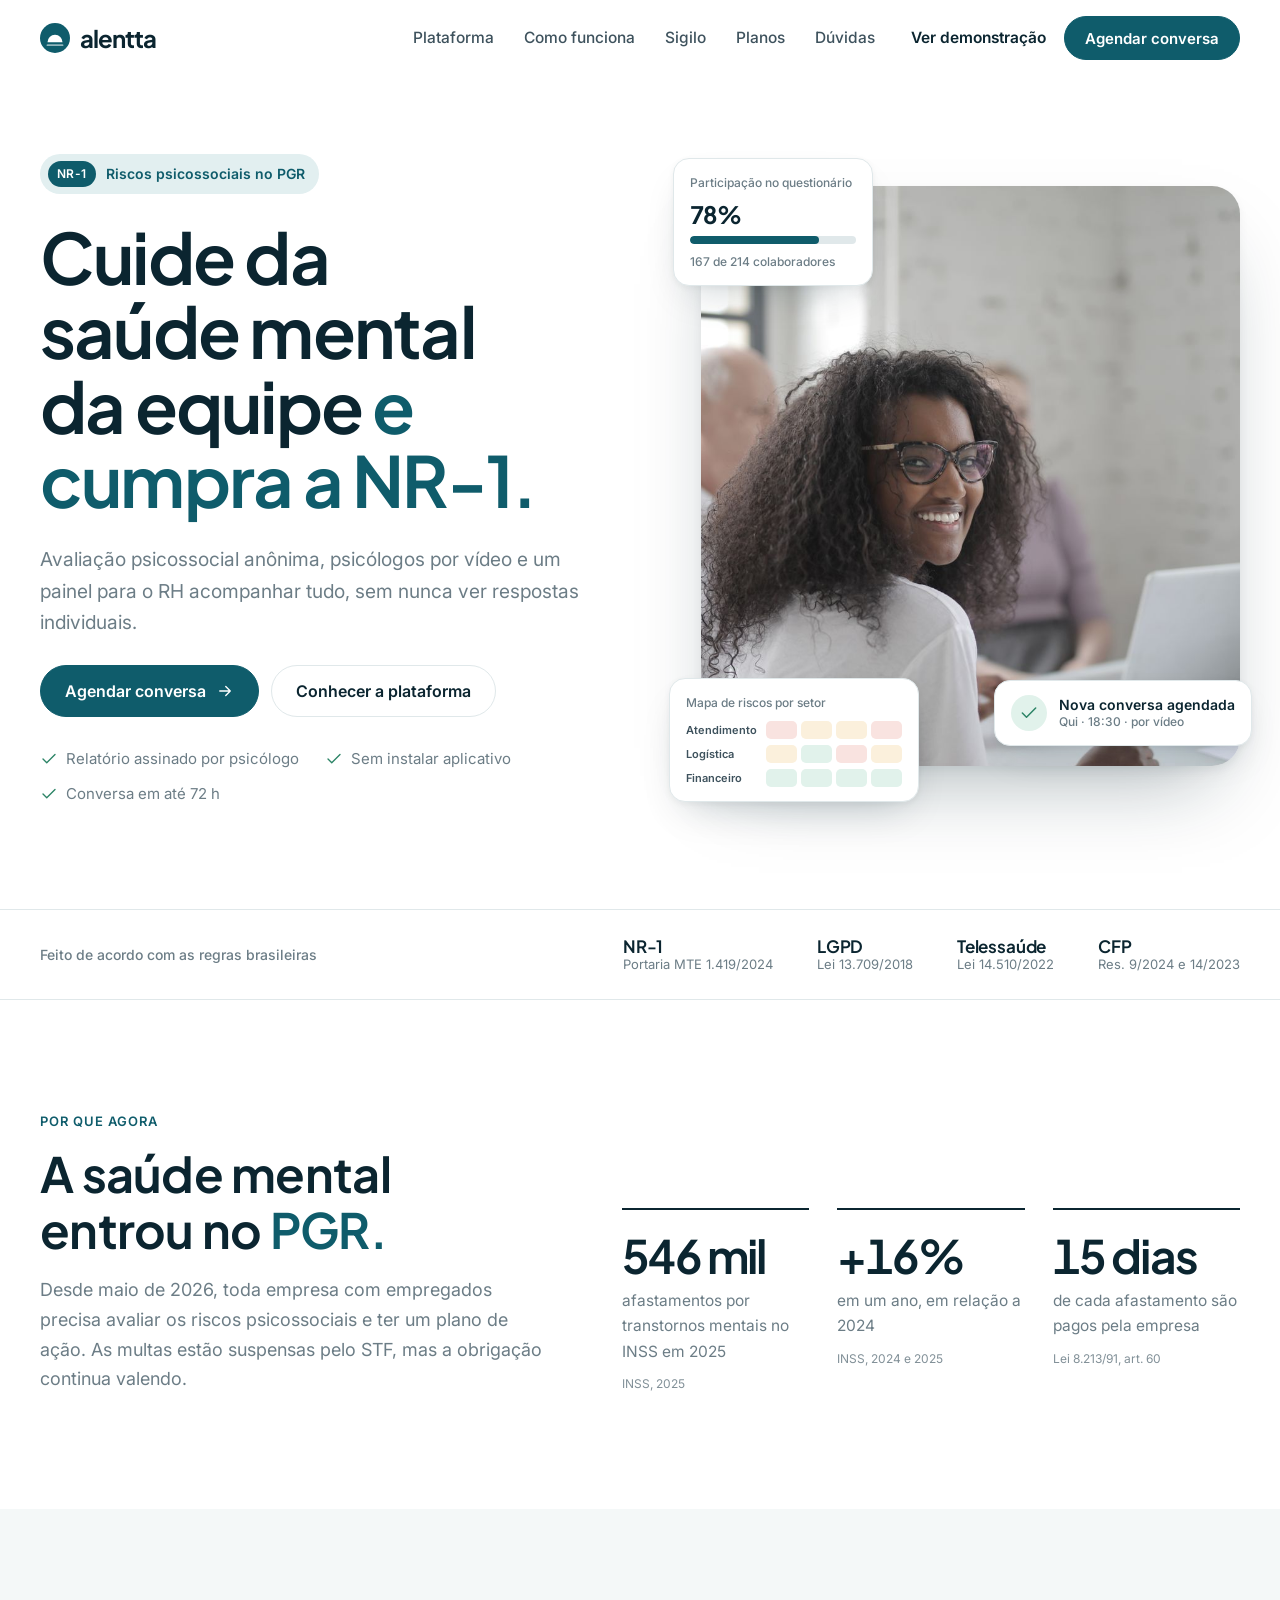
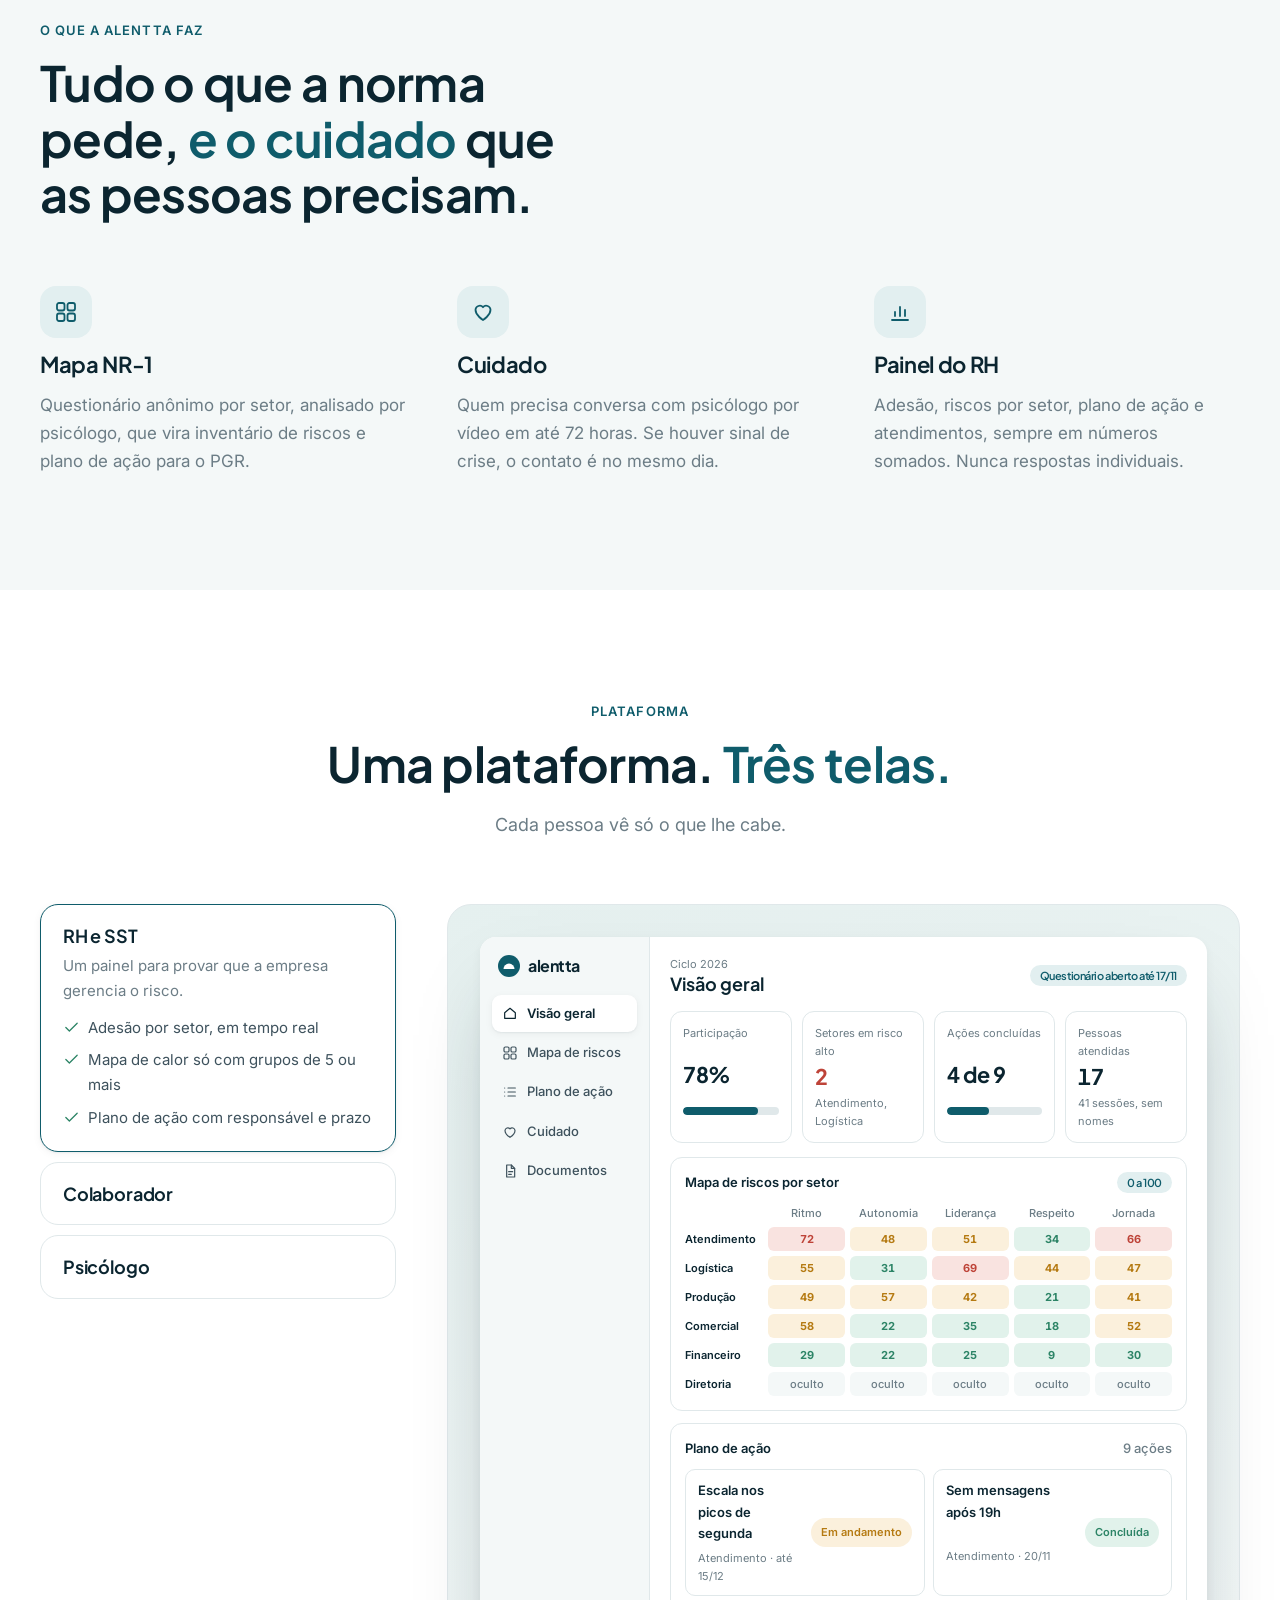
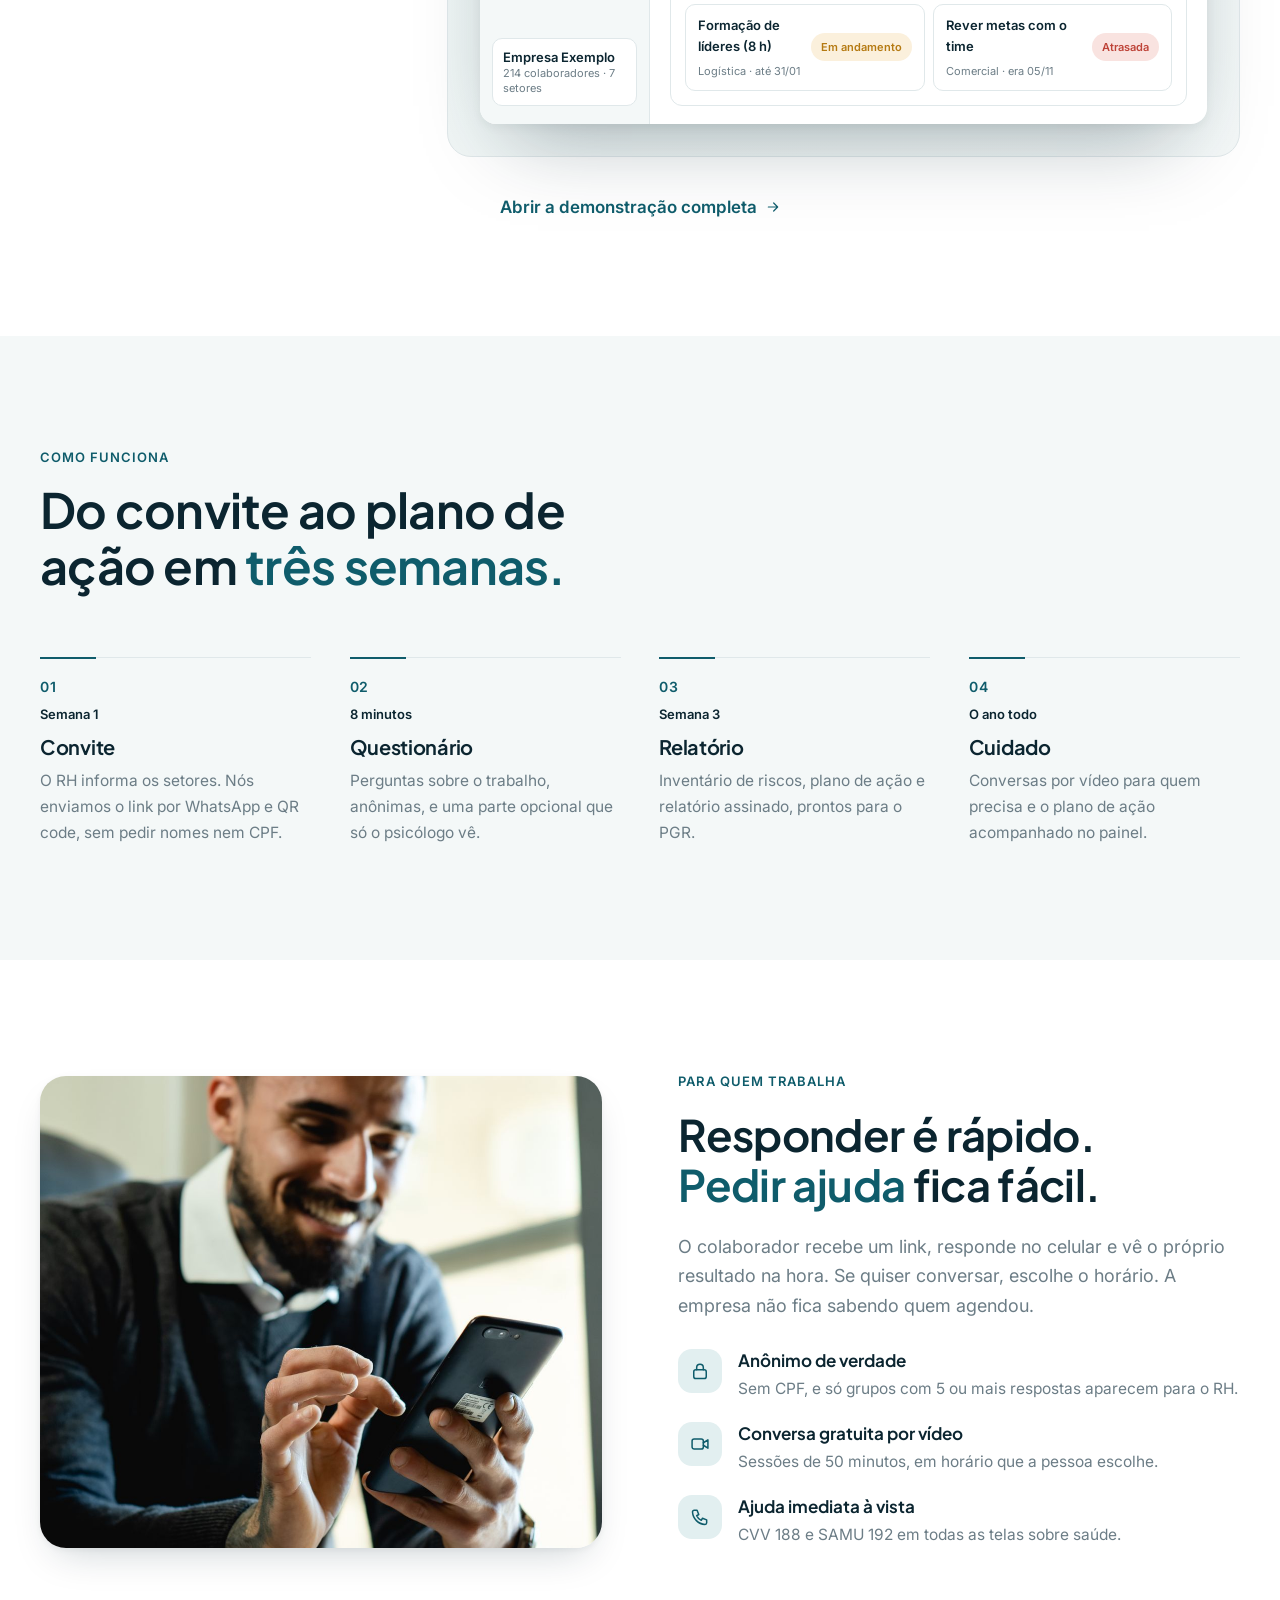
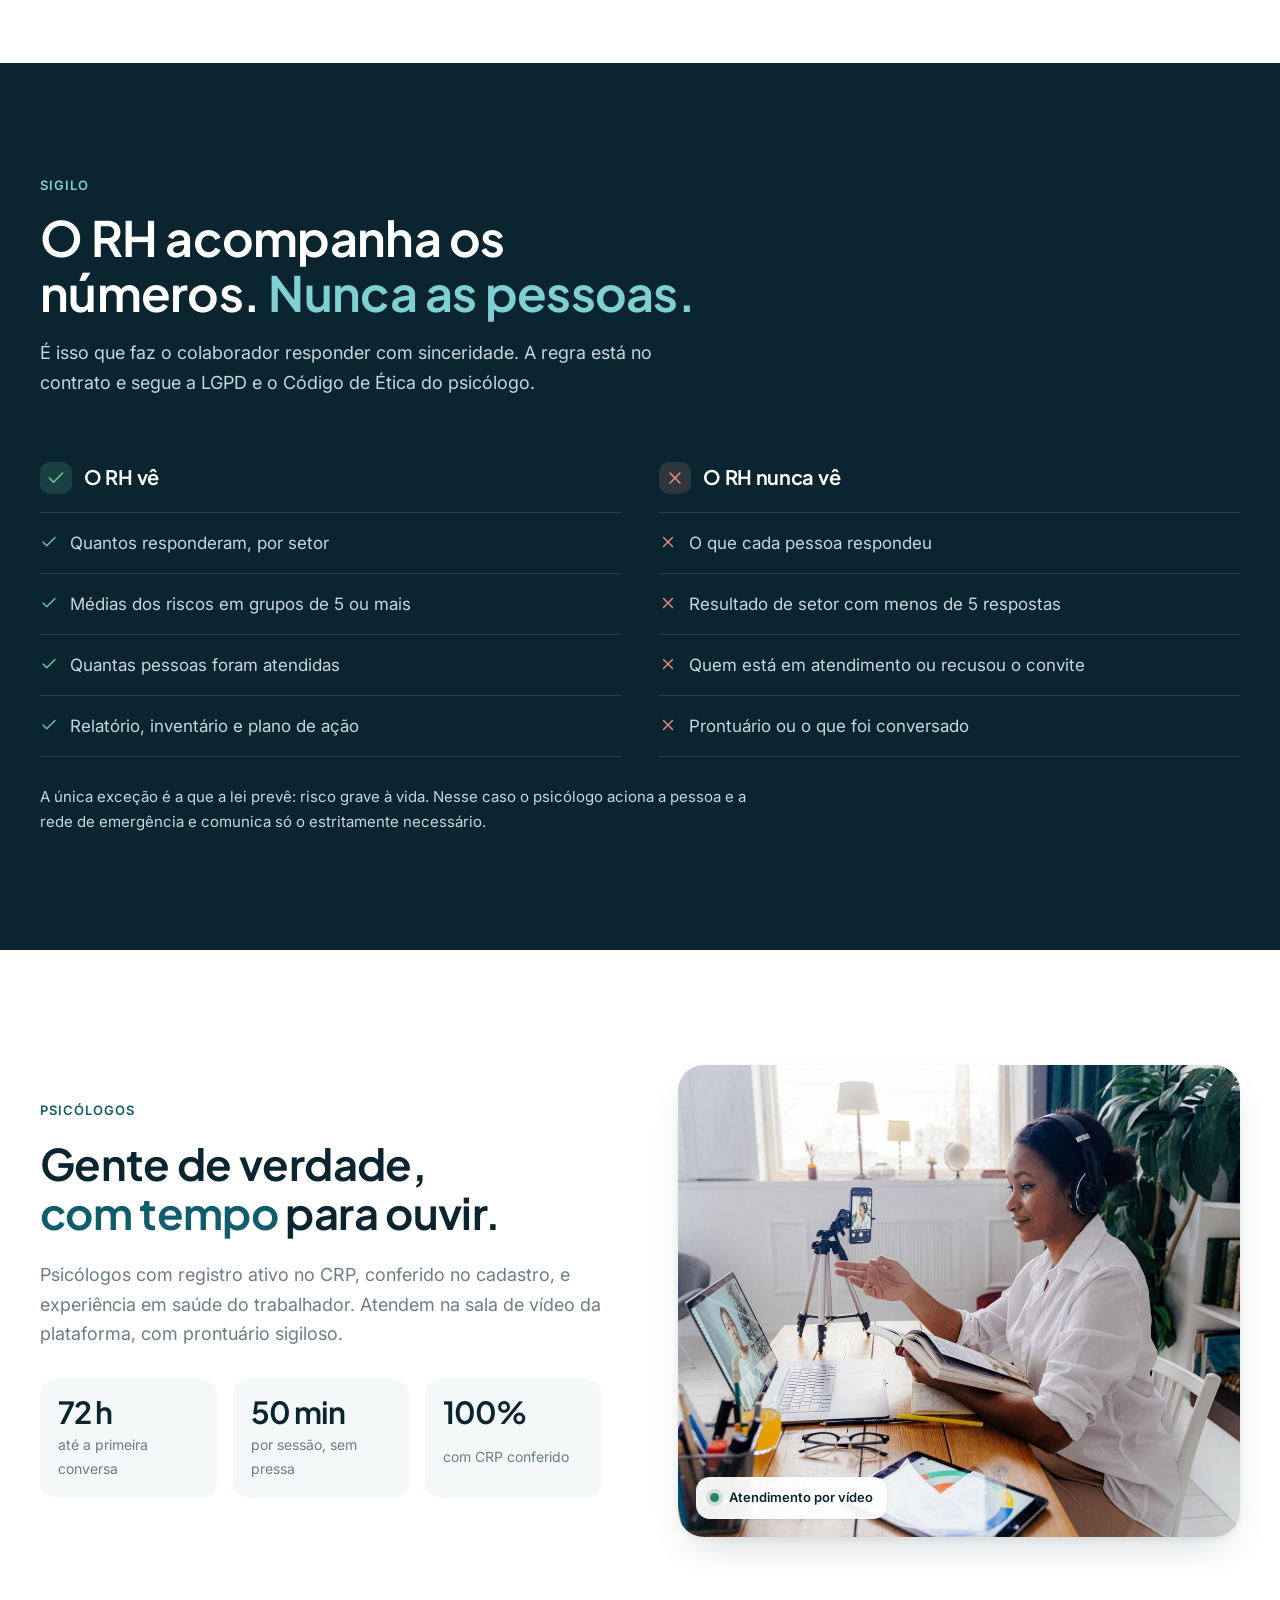
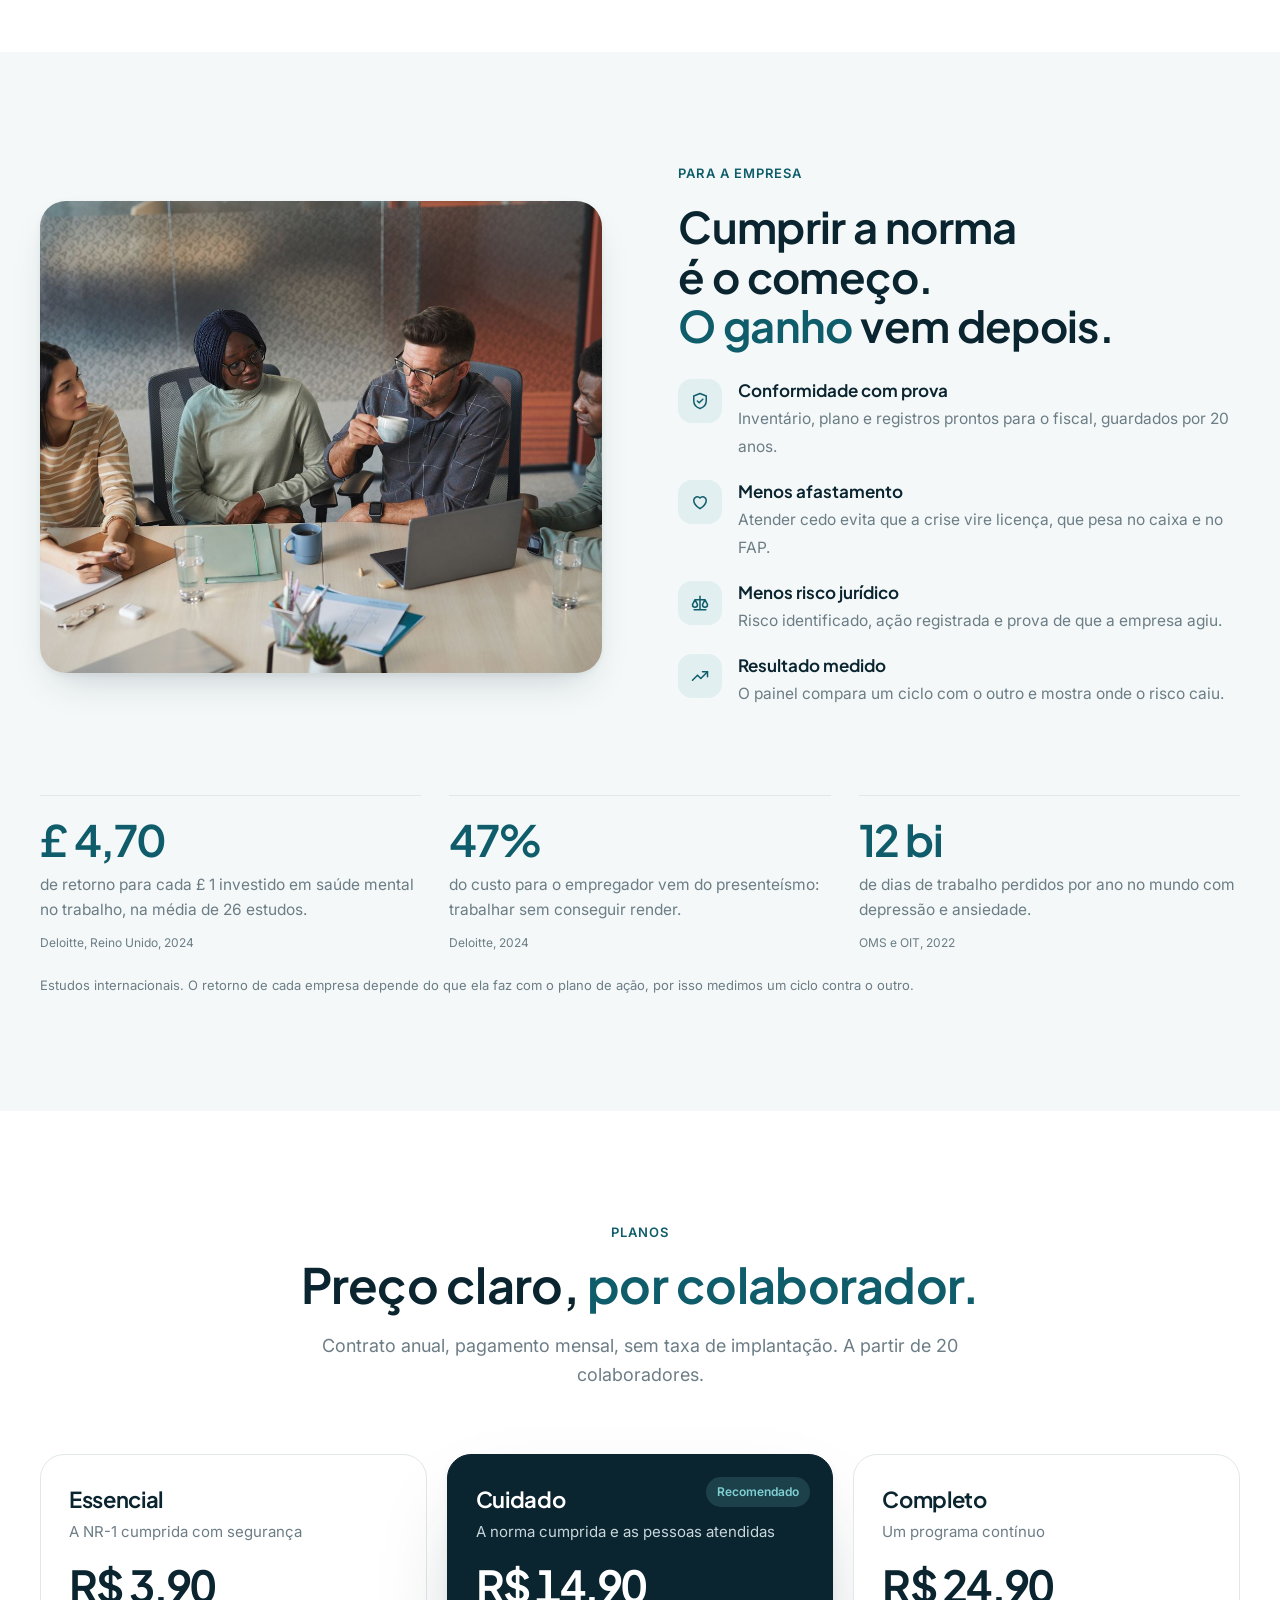
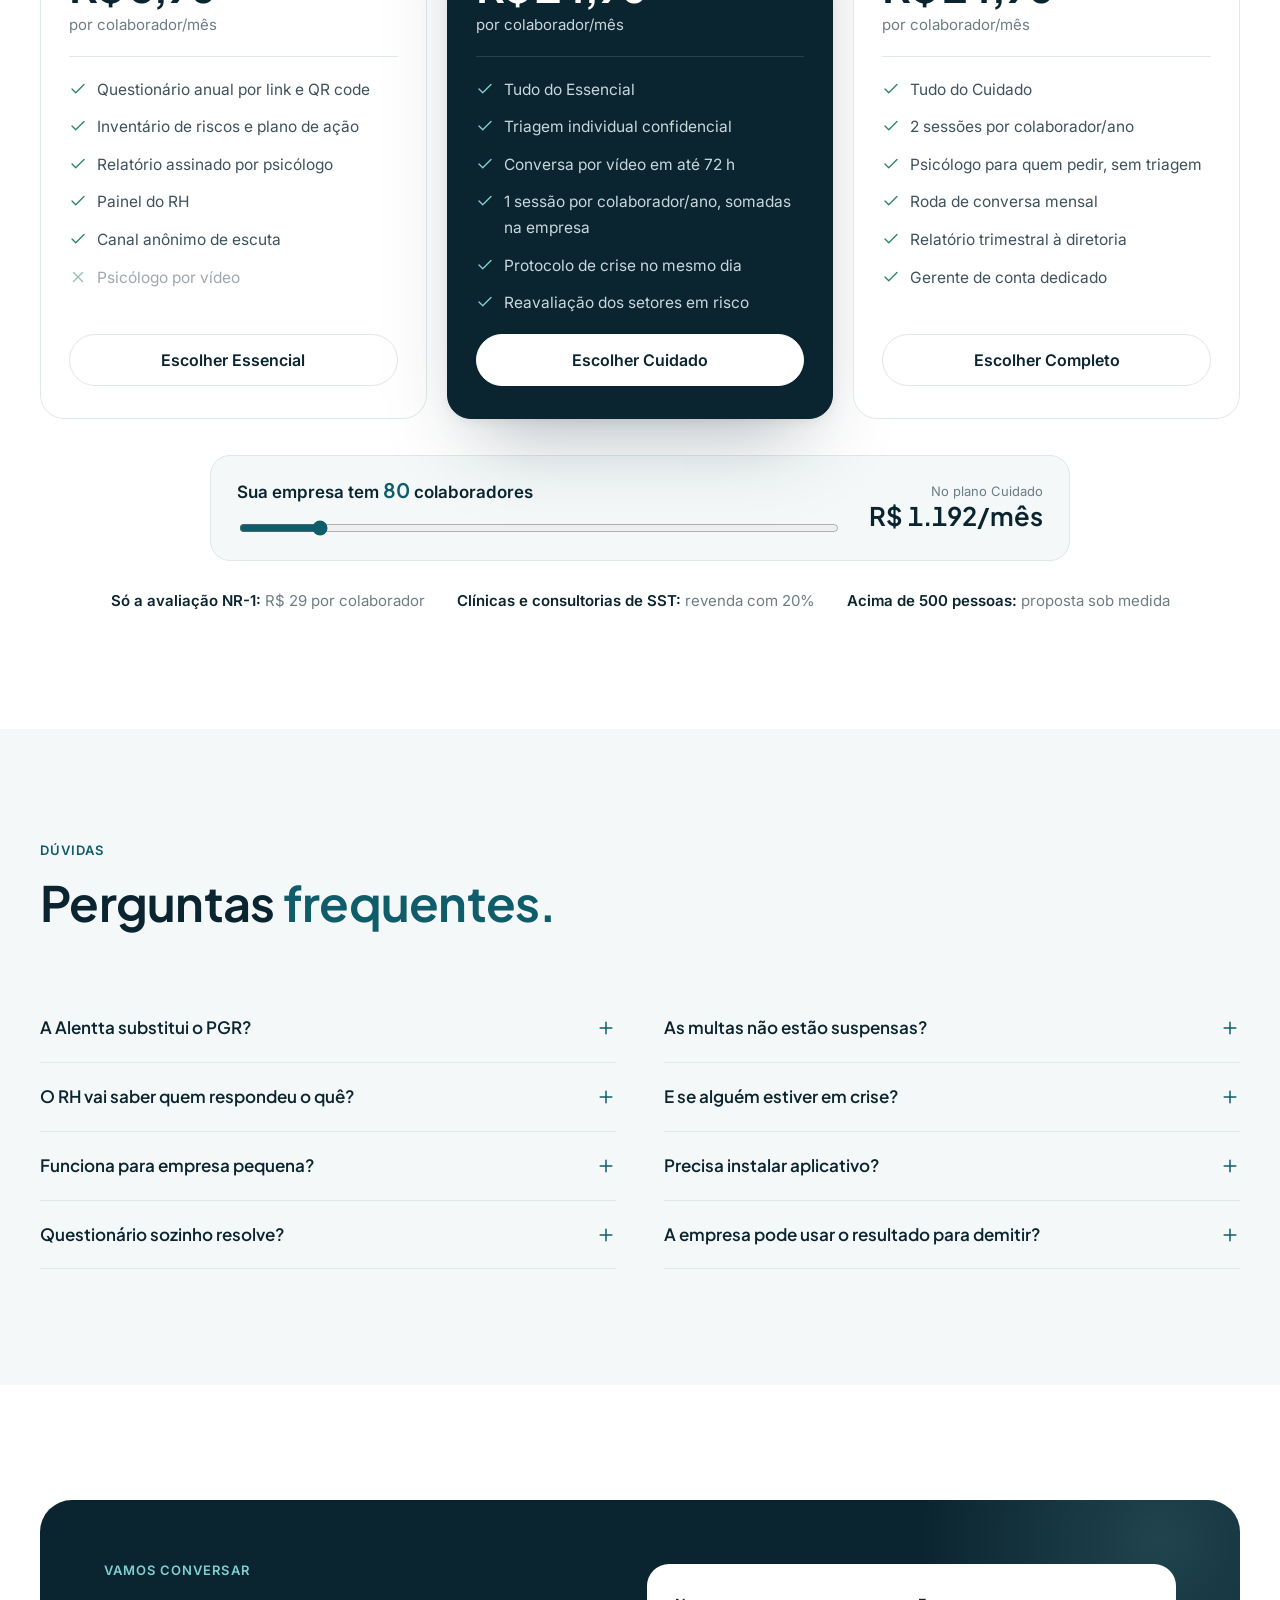
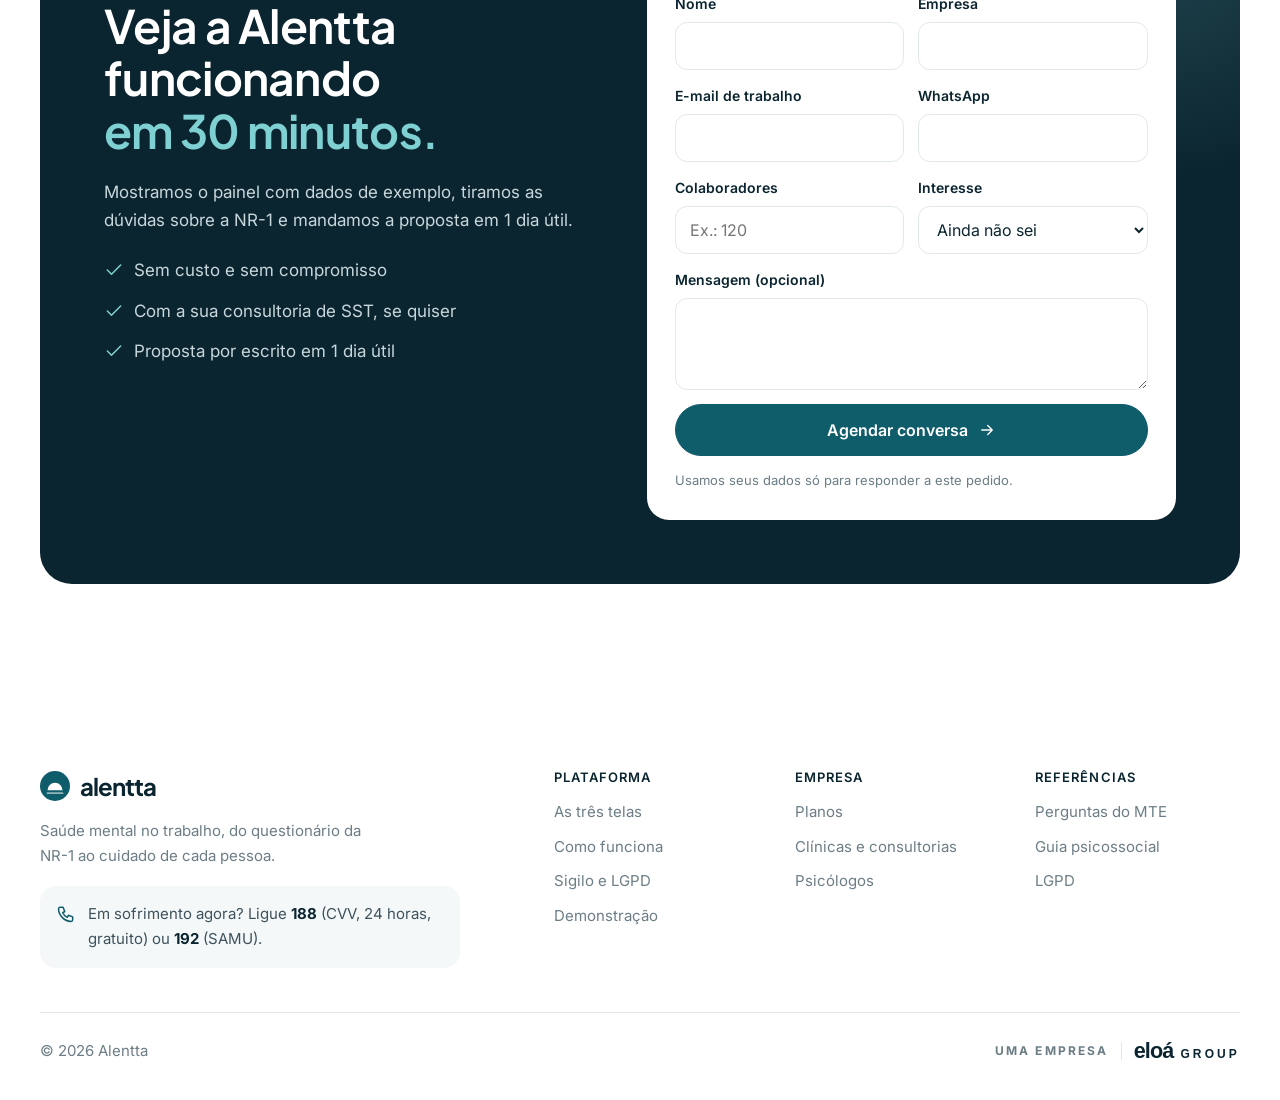
==== index.html @ a1b90047 "Titulos com uma letra so: destaque apenas na cor, sem italico serifado; espacamento mais solto" ====
<!doctype html>
<html lang="pt-BR">
<head>
<meta charset="utf-8">
<meta name="viewport" content="width=device-width, initial-scale=1, viewport-fit=cover">
<title>Alentta</title>
<meta name="claude:viewport-fit-sides" content="cover">
<meta name="description" content="Avaliação psicossocial da NR-1, psicólogos por vídeo e um painel para o RH acompanhar tudo, sem nunca ver respostas individuais.">
<link rel="preconnect" href="https://fonts.googleapis.com">
<link rel="preconnect" href="https://fonts.gstatic.com" crossorigin>
<link rel="stylesheet" href="https://fonts.googleapis.com/css2?family=Inter:wght@400;500;600&family=Plus+Jakarta+Sans:wght@500;600;700&display=swap">
<link rel="stylesheet" href="css/home.css">
</head>
<body>

<svg width="0" height="0" style="position:absolute" aria-hidden="true">
  <symbol id="i-check" viewBox="0 0 24 24"><path d="M20 6 9 17l-5-5"/></symbol>
  <symbol id="i-arrow" viewBox="0 0 24 24"><path d="M5 12h14M13 6l6 6-6 6"/></symbol>
  <symbol id="i-plus" viewBox="0 0 24 24"><path d="M12 5v14M5 12h14"/></symbol>
  <symbol id="i-menu" viewBox="0 0 24 24"><path d="M4 7h16M4 12h16M4 17h16"/></symbol>
  <symbol id="i-x" viewBox="0 0 24 24"><path d="M6 6l12 12M18 6 6 18"/></symbol>
  <symbol id="i-map" viewBox="0 0 24 24"><rect x="3" y="3" width="7.5" height="7.5" rx="2"/><rect x="13.5" y="3" width="7.5" height="7.5" rx="2"/><rect x="3" y="13.5" width="7.5" height="7.5" rx="2"/><rect x="13.5" y="13.5" width="7.5" height="7.5" rx="2"/></symbol>
  <symbol id="i-heart" viewBox="0 0 24 24"><path d="M12 20s-7.5-4.6-7.5-10.2A4.3 4.3 0 0 1 12 7.2a4.3 4.3 0 0 1 7.5 2.6C19.5 15.4 12 20 12 20z"/></symbol>
  <symbol id="i-chart" viewBox="0 0 24 24"><path d="M4 20h16"/><path d="M7 16v-4M12 16V7M17 16v-6"/></symbol>
  <symbol id="i-home" viewBox="0 0 24 24"><path d="M4 11.5 12 5l8 6.5V20H4z"/></symbol>
  <symbol id="i-list" viewBox="0 0 24 24"><path d="M9 6h11M9 12h11M9 18h11M4 6h.01M4 12h.01M4 18h.01"/></symbol>
  <symbol id="i-doc" viewBox="0 0 24 24"><path d="M7 3h7l5 5v13H7z"/><path d="M14 3v5h5M10 13h6M10 17h4"/></symbol>
  <symbol id="i-users" viewBox="0 0 24 24"><circle cx="9" cy="8" r="3.5"/><path d="M2.5 20c.8-3.4 3.4-5.5 6.5-5.5s5.7 2.1 6.5 5.5M16 4.7a3.5 3.5 0 0 1 0 6.6M18.2 14.8c1.7.8 2.9 2.5 3.3 5.2"/></symbol>
  <symbol id="i-video" viewBox="0 0 24 24"><rect x="2.5" y="6" width="13.5" height="12" rx="2.5"/><path d="m16 10.5 5.5-3.5v10L16 13.5"/></symbol>
  <symbol id="i-shield" viewBox="0 0 24 24"><path d="M12 3 19.5 6v5.8c0 4.4-3.1 7.9-7.5 9.2-4.4-1.3-7.5-4.8-7.5-9.2V6z"/><path d="m8.8 12 2.2 2.2 4.4-4.4"/></symbol>
  <symbol id="i-scale" viewBox="0 0 24 24"><path d="M12 4v16M5 20h14M6 8h12M6 8l-3 6a3 3 0 0 0 6 0zM18 8l-3 6a3 3 0 0 0 6 0z"/></symbol>
  <symbol id="i-trend" viewBox="0 0 24 24"><path d="m3 17 6-6 4 4 8-8"/><path d="M15 7h6v6"/></symbol>
  <symbol id="i-lock" viewBox="0 0 24 24"><rect x="4.5" y="10.5" width="15" height="10.5" rx="2.5"/><path d="M8 10.5V8a4 4 0 0 1 8 0v2.5"/></symbol>
  <symbol id="i-phone" viewBox="0 0 24 24"><path d="M5 4h3.5l2 5L8 10.5a11 11 0 0 0 5.5 5.5L15 13.5l5 2V19a2 2 0 0 1-2 2A16 16 0 0 1 3 6a2 2 0 0 1 2-2z"/></symbol>
</svg>

<header class="nav" id="nav">
  <div class="nav-in">
    <a class="brand" href="#inicio" aria-label="Alentta, início"><svg viewBox="0 0 32 32" aria-hidden="true"><circle cx="16" cy="16" r="16" fill="var(--brand)"/><path d="M8 20.5a8 8 0 0 1 16 0z" fill="var(--brand-ink)"/><rect x="7" y="22.6" width="18" height="2" rx="1" fill="var(--brand-ink)" fill-opacity=".55"/></svg>alentta</a>
    <nav class="nav-links" aria-label="Principal">
      <a href="#plataforma">Plataforma</a>
      <a href="#como-funciona">Como funciona</a>
      <a href="#sigilo">Sigilo</a>
      <a href="#planos">Planos</a>
      <a href="#duvidas">Dúvidas</a>
    </nav>
    <div class="nav-cta">
      <a class="enter" href="demo.html">Ver demonstração</a>
      <a class="btn" href="#contato">Agendar conversa</a>
    </div>
    <button class="menu-btn" id="menu-btn" type="button" aria-expanded="false" aria-controls="mobile-menu" aria-label="Abrir menu"><svg class="ico"><use href="#i-menu"/></svg></button>
  </div>
  <nav class="mobile-menu" id="mobile-menu" aria-label="Menu" hidden>
    <a href="#plataforma">Plataforma</a>
    <a href="#como-funciona">Como funciona</a>
    <a href="#sigilo">Sigilo</a>
    <a href="#planos">Planos</a>
    <a href="#duvidas">Dúvidas</a>
    <a href="demo.html">Ver demonstração</a>
    <a href="#contato">Agendar conversa</a>
  </nav>
</header>

<main id="inicio">

<!-- ABERTURA -->
<section class="sec hero" aria-labelledby="hero-title">
  <div class="wrap hero-in">
    <div class="hero-copy">
      <span class="badge"><i>NR-1</i>Riscos psicossociais no PGR</span>
      <h1 id="hero-title">Cuide da saúde mental da equipe <em>e cumpra a NR-1.</em></h1>
      <p class="hero-sub">Avaliação psicossocial anônima, psicólogos por vídeo e um painel para o RH acompanhar tudo, sem nunca ver respostas individuais.</p>
      <div class="hero-actions">
        <a class="btn" href="#contato">Agendar conversa <svg class="ico"><use href="#i-arrow"/></svg></a>
        <a class="btn line" href="#plataforma">Conhecer a plataforma</a>
      </div>
      <ul class="hero-proof">
        <li><svg class="ico"><use href="#i-check"/></svg>Relatório assinado por psicólogo</li>
        <li><svg class="ico"><use href="#i-check"/></svg>Sem instalar aplicativo</li>
        <li><svg class="ico"><use href="#i-check"/></svg>Conversa em até 72 h</li>
      </ul>
    </div>
    <div class="hero-art">
      <div class="hero-photo"><img src="img/equipe-sorrindo.jpg" width="1400" height="933" alt="Colaboradora sorrindo no escritório, com colegas ao fundo"></div>
      <div class="float f-part" aria-hidden="true"><small>Participação no questionário</small><b>78%</b><div class="meter"><i style="width:78%"></i></div><small>167 de 214 colaboradores</small></div>
      <div class="float f-heat" aria-hidden="true">
        <small>Mapa de riscos por setor</small>
        <div class="rows">
          <div class="r"><span>Atendimento</span><i class="cell hi"></i><i class="cell md"></i><i class="cell md"></i><i class="cell hi"></i></div>
          <div class="r"><span>Logística</span><i class="cell md"></i><i class="cell lo"></i><i class="cell hi"></i><i class="cell md"></i></div>
          <div class="r"><span>Financeiro</span><i class="cell lo"></i><i class="cell lo"></i><i class="cell lo"></i><i class="cell lo"></i></div>
        </div>
      </div>
      <div class="float f-session" aria-hidden="true"><span class="tick"><svg class="ico"><use href="#i-check"/></svg></span><span>Nova conversa agendada<br><small>Qui · 18:30 · por vídeo</small></span></div>
    </div>
  </div>
</section>

<!-- NORMAS -->
<section class="norms" aria-label="Normas atendidas">
  <div class="norms-in">
    <p>Feito de acordo com as regras brasileiras</p>
    <ul>
      <li>NR-1<span>Portaria MTE 1.419/2024</span></li>
      <li>LGPD<span>Lei 13.709/2018</span></li>
      <li>Telessaúde<span>Lei 14.510/2022</span></li>
      <li>CFP<span>Res. 9/2024 e 14/2023</span></li>
    </ul>
  </div>
</section>

<!-- POR QUE AGORA -->
<section class="sec" aria-labelledby="agora-title">
  <div class="wrap now">
    <div class="head">
      <span class="label">Por que agora</span>
      <h2 id="agora-title">A saúde mental entrou no <em>PGR.</em></h2>
      <p>Desde maio de 2026, toda empresa com empregados precisa avaliar os riscos psicossociais e ter um plano de ação. As multas estão suspensas pelo STF, mas a obrigação continua valendo.</p>
    </div>
    <div class="stats3">
      <div class="stat"><b>546 mil</b><p>afastamentos por transtornos mentais no INSS em 2025</p><cite>INSS, 2025</cite></div>
      <div class="stat"><b>+16%</b><p>em um ano, em relação a 2024</p><cite>INSS, 2024 e 2025</cite></div>
      <div class="stat"><b>15 dias</b><p>de cada afastamento são pagos pela empresa</p><cite>Lei 8.213/91, art. 60</cite></div>
    </div>
  </div>
</section>

<!-- TRÊS FRENTES -->
<section class="sec soft" aria-labelledby="frentes-title">
  <div class="wrap">
    <div class="head">
      <span class="label">O que a Alentta faz</span>
      <h2 id="frentes-title">Tudo o que a norma pede, <em>e o cuidado</em> que as pessoas precisam.</h2>
    </div>
    <div class="pillars">
      <article class="pillar"><span class="pillar-ico"><svg class="ico"><use href="#i-map"/></svg></span><h3>Mapa NR-1</h3><p>Questionário anônimo por setor, analisado por psicólogo, que vira inventário de riscos e plano de ação para o PGR.</p></article>
      <article class="pillar"><span class="pillar-ico"><svg class="ico"><use href="#i-heart"/></svg></span><h3>Cuidado</h3><p>Quem precisa conversa com psicólogo por vídeo em até 72 horas. Se houver sinal de crise, o contato é no mesmo dia.</p></article>
      <article class="pillar"><span class="pillar-ico"><svg class="ico"><use href="#i-chart"/></svg></span><h3>Painel do RH</h3><p>Adesão, riscos por setor, plano de ação e atendimentos, sempre em números somados. Nunca respostas individuais.</p></article>
    </div>
  </div>
</section>

<!-- PLATAFORMA (abas) -->
<section class="sec" id="plataforma" aria-labelledby="plat-title">
  <div class="wrap">
    <div class="head center">
      <span class="label">Plataforma</span>
      <h2 id="plat-title">Uma plataforma. <em>Três telas.</em></h2>
      <p>Cada pessoa vê só o que lhe cabe.</p>
    </div>
    <div class="show">
      <div class="tabs" role="tablist" aria-label="Escolha a tela">
        <button class="tab" role="tab" id="t-rh" aria-controls="p-rh" aria-selected="true" type="button">
          <b>RH e SST</b>
          <span>Um painel para provar que a empresa gerencia o risco.</span>
          <ul>
            <li><svg class="ico"><use href="#i-check"/></svg>Adesão por setor, em tempo real</li>
            <li><svg class="ico"><use href="#i-check"/></svg>Mapa de calor só com grupos de 5 ou mais</li>
            <li><svg class="ico"><use href="#i-check"/></svg>Plano de ação com responsável e prazo</li>
          </ul>
        </button>
        <button class="tab" role="tab" id="t-col" aria-controls="p-col" aria-selected="false" type="button">
          <b>Colaborador</b>
          <span>Responde em 8 minutos, pelo celular, sem instalar nada.</span>
          <ul>
            <li><svg class="ico"><use href="#i-check"/></svg>Link por WhatsApp ou QR code</li>
            <li><svg class="ico"><use href="#i-check"/></svg>Resultado na hora, só para ele</li>
            <li><svg class="ico"><use href="#i-check"/></svg>Agenda a conversa por vídeo</li>
          </ul>
        </button>
        <button class="tab" role="tab" id="t-psi" aria-controls="p-psi" aria-selected="false" type="button">
          <b>Psicólogo</b>
          <span>Fila por prioridade, com protocolo de crise.</span>
          <ul>
            <li><svg class="ico"><use href="#i-check"/></svg>Sinal de crise aparece primeiro</li>
            <li><svg class="ico"><use href="#i-check"/></svg>Sala de vídeo e prontuário juntos</li>
            <li><svg class="ico"><use href="#i-check"/></svg>Prontuário fora do alcance da empresa</li>
          </ul>
        </button>
      </div>

      <div class="stage">
        <!-- RH -->
        <div id="p-rh" role="tabpanel" aria-labelledby="t-rh">
          <div class="app" aria-hidden="true">
            <aside class="app-side">
              <div class="app-brand"><svg viewBox="0 0 32 32"><circle cx="16" cy="16" r="16" fill="var(--brand)"/><path d="M8 20.5a8 8 0 0 1 16 0z" fill="var(--brand-ink)"/></svg>alentta</div>
              <div class="app-nav">
                <span class="on"><svg class="ico"><use href="#i-home"/></svg>Visão geral</span>
                <span><svg class="ico"><use href="#i-map"/></svg>Mapa de riscos</span>
                <span><svg class="ico"><use href="#i-list"/></svg>Plano de ação</span>
                <span><svg class="ico"><use href="#i-heart"/></svg>Cuidado</span>
                <span><svg class="ico"><use href="#i-doc"/></svg>Documentos</span>
              </div>
              <div class="app-co">Empresa Exemplo<small>214 colaboradores · 7 setores</small></div>
            </aside>
            <div class="app-main">
              <div class="app-top"><div><small>Ciclo 2026</small><b>Visão geral</b></div><span class="chip brand">Questionário aberto até 17/11</span></div>
              <div class="kpis">
                <div class="kpi"><small>Participação</small><b>78%</b><div class="meter"><i style="width:78%"></i></div></div>
                <div class="kpi"><small>Setores em risco alto</small><b style="color:var(--crit)">2</b><small>Atendimento, Logística</small></div>
                <div class="kpi"><small>Ações concluídas</small><b>4 de 9</b><div class="meter"><i style="width:44%"></i></div></div>
                <div class="kpi"><small>Pessoas atendidas</small><b>17</b><small>41 sessões, sem nomes</small></div>
              </div>
              <div class="panel-grid stack">
                <div class="card">
                  <div class="card-h"><span>Mapa de riscos por setor</span><span class="chip brand">0 a 100</span></div>
                  <div class="heat">
                    <span></span><span class="h">Ritmo</span><span class="h">Autonomia</span><span class="h">Liderança</span><span class="h">Respeito</span><span class="h">Jornada</span>
                    <span class="s">Atendimento</span><span class="c hi">72</span><span class="c md">48</span><span class="c md">51</span><span class="c lo">34</span><span class="c hi">66</span>
                    <span class="s">Logística</span><span class="c md">55</span><span class="c lo">31</span><span class="c hi">69</span><span class="c md">44</span><span class="c md">47</span>
                    <span class="s">Produção</span><span class="c md">49</span><span class="c md">57</span><span class="c md">42</span><span class="c lo">21</span><span class="c md">41</span>
                    <span class="s">Comercial</span><span class="c md">58</span><span class="c lo">22</span><span class="c lo">35</span><span class="c lo">18</span><span class="c md">52</span>
                    <span class="s">Financeiro</span><span class="c lo">29</span><span class="c lo">22</span><span class="c lo">25</span><span class="c lo">9</span><span class="c lo">30</span>
                    <span class="s">Diretoria</span><span class="c na">oculto</span><span class="c na">oculto</span><span class="c na">oculto</span><span class="c na">oculto</span><span class="c na">oculto</span>
                  </div>
                </div>
                <div class="card">
                  <div class="card-h"><span>Plano de ação</span><span style="color:var(--muted);font-weight:500">9 ações</span></div>
                  <div class="acts two">
                    <div class="act"><b>Escala nos picos de segunda</b><span class="chip warn">Em andamento</span><small>Atendimento · até 15/12</small></div>
                    <div class="act"><b>Sem mensagens após 19h</b><span class="chip good">Concluída</span><small>Atendimento · 20/11</small></div>
                    <div class="act"><b>Formação de líderes (8 h)</b><span class="chip warn">Em andamento</span><small>Logística · até 31/01</small></div>
                    <div class="act"><b>Rever metas com o time</b><span class="chip crit">Atrasada</span><small>Comercial · era 05/11</small></div>
                  </div>
                </div>
              </div>
            </div>
          </div>
        </div>

        <!-- COLABORADOR -->
        <div id="p-col" role="tabpanel" aria-labelledby="t-col" hidden>
          <div class="phones" aria-hidden="true">
            <div class="phone"><div class="screen">
              <div class="top"><span>Sobre o seu trabalho</span><span>7 de 24</span></div>
              <div class="bar"><i style="width:29%"></i></div>
              <span class="q-k">Ritmo de trabalho</span>
              <p class="q-t">Com que frequência você precisa trabalhar muito rápido para dar conta das tarefas?</p>
              <span class="opt">Nunca</span><span class="opt">Raramente</span><span class="opt on">Às vezes</span><span class="opt">Frequentemente</span><span class="opt">Sempre</span>
              <p class="note">Anônimo. A empresa só vê a soma do seu setor.</p>
            </div></div>
            <div class="phone"><div class="screen">
              <div class="top"><span>Seu resultado</span><span class="chip brand">Só você vê</span></div>
              <div class="res"><b>Pode ajudar conversar com uma psicóloga.</b><span style="color:var(--muted)">Por vídeo, gratuito, e a empresa não fica sabendo quem agendou.</span></div>
              <span class="q-k">Escolha um horário</span>
              <span class="slot"><span>Qui, 14/11 · 18:30</span><span class="chip good">Livre</span></span>
              <span class="slot on"><span>Sex, 15/11 · 12:00</span><span class="chip good">Livre</span></span>
              <span class="slot"><span>Seg, 18/11 · 08:00</span><span class="chip good">Livre</span></span>
              <span class="cta-mini">Confirmar horário</span>
              <p class="note">Precisa de ajuda agora? Ligue 188 (CVV).</p>
            </div></div>
          </div>
        </div>

        <!-- PSICÓLOGO -->
        <div id="p-psi" role="tabpanel" aria-labelledby="t-psi" hidden>
          <div class="app" aria-hidden="true">
            <aside class="app-side">
              <div class="app-brand"><svg viewBox="0 0 32 32"><circle cx="16" cy="16" r="16" fill="var(--brand)"/><path d="M8 20.5a8 8 0 0 1 16 0z" fill="var(--brand-ink)"/></svg>alentta</div>
              <div class="app-nav">
                <span class="on"><svg class="ico"><use href="#i-list"/></svg>Fila</span>
                <span><svg class="ico"><use href="#i-video"/></svg>Agenda</span>
                <span><svg class="ico"><use href="#i-doc"/></svg>Prontuários</span>
              </div>
              <div class="app-co">Psic. Marina Lopes<small>CRP 03 · exemplo</small></div>
            </aside>
            <div class="app-main">
              <div class="app-top"><div><small>Quinta, 14/11</small><b>Fila de acolhimento</b></div><span class="chip good">Disponível</span></div>
              <div class="panel-grid">
                <div class="queue">
                  <div class="qi urgent"><div class="row"><b>Ana P. · Atendimento</b><span class="chip crit">Ligar agora</span></div><small>Pergunta de segurança positiva · há 20 min</small></div>
                  <div class="qi"><div class="row"><b>Carlos M. · Logística</b><span class="chip warn">Até 72 h</span></div><small>Triagem indicada · sem horário</small></div>
                  <div class="qi"><div class="row"><b>Juliana R. · Comercial</b><span class="chip good">Hoje 14:00</span></div><small>Primeira sessão por vídeo</small></div>
                  <div class="qi"><div class="row"><b>Rafael S. · Produção</b><span class="chip brand">Pedido livre</span></div><small>Pediu conversa sem triagem</small></div>
                </div>
                <div class="card">
                  <div class="card-h"><span>Prontuário · Juliana R.</span><span class="chip brand">Sessão 1</span></div>
                  <div class="field"><small>Demanda</small><div>Pressão por metas; ansiedade antes de reuniões.</div></div>
                  <div class="field"><small>Conduta</small><div>Técnica de respiração; 2ª sessão em 7 dias.</div></div>
                  <span class="lockline"><svg class="ico"><use href="#i-lock"/></svg>A empresa não tem acesso a esta tela.</span>
                </div>
              </div>
            </div>
          </div>
        </div>
      </div>
    </div>
    <p style="text-align:center;margin-top:36px"><a class="link" href="demo.html">Abrir a demonstração completa <svg class="ico"><use href="#i-arrow"/></svg></a></p>
  </div>
</section>

<!-- COMO FUNCIONA -->
<section class="sec soft" id="como-funciona" aria-labelledby="como-title">
  <div class="wrap">
    <div class="head">
      <span class="label">Como funciona</span>
      <h2 id="como-title">Do convite ao plano de ação em <em>três semanas.</em></h2>
    </div>
    <ol class="steps">
      <li><span class="when">Semana 1</span><h3>Convite</h3><p>O RH informa os setores. Nós enviamos o link por WhatsApp e QR code, sem pedir nomes nem CPF.</p></li>
      <li><span class="when">8 minutos</span><h3>Questionário</h3><p>Perguntas sobre o trabalho, anônimas, e uma parte opcional que só o psicólogo vê.</p></li>
      <li><span class="when">Semana 3</span><h3>Relatório</h3><p>Inventário de riscos, plano de ação e relatório assinado, prontos para o PGR.</p></li>
      <li><span class="when">O ano todo</span><h3>Cuidado</h3><p>Conversas por vídeo para quem precisa e o plano de ação acompanhado no painel.</p></li>
    </ol>
  </div>
</section>

<!-- PARA O COLABORADOR (foto) -->
<section class="sec" aria-labelledby="col-title">
  <div class="wrap split">
    <div class="split-photo"><img src="img/colaborador-celular.jpg" width="1400" height="933" loading="lazy" alt="Colaborador sorrindo enquanto usa o celular"></div>
    <div class="split-copy">
      <span class="label">Para quem trabalha</span>
      <h2 id="col-title">Responder é rápido. <em>Pedir ajuda</em> fica fácil.</h2>
      <p>O colaborador recebe um link, responde no celular e vê o próprio resultado na hora. Se quiser conversar, escolhe o horário. A empresa não fica sabendo quem agendou.</p>
      <ul class="vlist">
        <li><span class="vi"><svg class="ico"><use href="#i-lock"/></svg></span><div><b>Anônimo de verdade</b><span>Sem CPF, e só grupos com 5 ou mais respostas aparecem para o RH.</span></div></li>
        <li><span class="vi"><svg class="ico"><use href="#i-video"/></svg></span><div><b>Conversa gratuita por vídeo</b><span>Sessões de 50 minutos, em horário que a pessoa escolhe.</span></div></li>
        <li><span class="vi"><svg class="ico"><use href="#i-phone"/></svg></span><div><b>Ajuda imediata à vista</b><span>CVV 188 e SAMU 192 em todas as telas sobre saúde.</span></div></li>
      </ul>
    </div>
  </div>
</section>

<!-- SIGILO -->
<section class="sec privacy" id="sigilo" aria-labelledby="sigilo-title">
  <div class="wrap">
    <div class="head">
      <span class="label">Sigilo</span>
      <h2 id="sigilo-title">O RH acompanha os números. <em>Nunca as pessoas.</em></h2>
      <p>É isso que faz o colaborador responder com sinceridade. A regra está no contrato e segue a LGPD e o Código de Ética do psicólogo.</p>
    </div>
    <div class="priv">
      <div class="priv-col yes">
        <h3><i><svg class="ico"><use href="#i-check"/></svg></i>O RH vê</h3>
        <ul>
          <li><svg class="ico"><use href="#i-check"/></svg>Quantos responderam, por setor</li>
          <li><svg class="ico"><use href="#i-check"/></svg>Médias dos riscos em grupos de 5 ou mais</li>
          <li><svg class="ico"><use href="#i-check"/></svg>Quantas pessoas foram atendidas</li>
          <li><svg class="ico"><use href="#i-check"/></svg>Relatório, inventário e plano de ação</li>
        </ul>
      </div>
      <div class="priv-col no">
        <h3><i><svg class="ico"><use href="#i-x"/></svg></i>O RH nunca vê</h3>
        <ul>
          <li><svg class="ico"><use href="#i-x"/></svg>O que cada pessoa respondeu</li>
          <li><svg class="ico"><use href="#i-x"/></svg>Resultado de setor com menos de 5 respostas</li>
          <li><svg class="ico"><use href="#i-x"/></svg>Quem está em atendimento ou recusou o convite</li>
          <li><svg class="ico"><use href="#i-x"/></svg>Prontuário ou o que foi conversado</li>
        </ul>
      </div>
    </div>
    <p class="priv-note">A única exceção é a que a lei prevê: risco grave à vida. Nesse caso o psicólogo aciona a pessoa e a rede de emergência e comunica só o estritamente necessário.</p>
  </div>
</section>

<!-- PSICÓLOGOS (foto) -->
<section class="sec" aria-labelledby="psi-title">
  <div class="wrap split rev">
    <div class="split-photo"><img src="img/psicologa-video.jpg" width="1400" height="933" loading="lazy" alt="Psicóloga com fone de ouvido atendendo por vídeo"><span class="photo-tag"><i></i>Atendimento por vídeo</span></div>
    <div class="split-copy">
      <span class="label">Psicólogos</span>
      <h2 id="psi-title">Gente de verdade, <em>com tempo</em> para ouvir.</h2>
      <p>Psicólogos com registro ativo no CRP, conferido no cadastro, e experiência em saúde do trabalhador. Atendem na sala de vídeo da plataforma, com prontuário sigiloso.</p>
      <div class="promise">
        <div><b>72 h</b><span>até a primeira conversa</span></div>
        <div><b>50 min</b><span>por sessão, sem pressa</span></div>
        <div><b>100%</b><span>com CRP conferido</span></div>
      </div>
    </div>
  </div>
</section>

<!-- VALOR (foto) -->
<section class="sec soft" aria-labelledby="valor-title">
  <div class="wrap">
    <div class="split">
      <div class="split-photo"><img src="img/reuniao-equipe.jpg" width="1400" height="933" loading="lazy" alt="Equipe reunida conversando em volta de uma mesa"></div>
      <div class="split-copy">
        <span class="label">Para a empresa</span>
        <h2 id="valor-title">Cumprir a norma é o começo. <em>O&nbsp;ganho</em> vem&nbsp;depois.</h2>
        <ul class="vlist">
          <li><span class="vi"><svg class="ico"><use href="#i-shield"/></svg></span><div><b>Conformidade com prova</b><span>Inventário, plano e registros prontos para o fiscal, guardados por 20 anos.</span></div></li>
          <li><span class="vi"><svg class="ico"><use href="#i-heart"/></svg></span><div><b>Menos afastamento</b><span>Atender cedo evita que a crise vire licença, que pesa no caixa e no FAP.</span></div></li>
          <li><span class="vi"><svg class="ico"><use href="#i-scale"/></svg></span><div><b>Menos risco jurídico</b><span>Risco identificado, ação registrada e prova de que a empresa agiu.</span></div></li>
          <li><span class="vi"><svg class="ico"><use href="#i-trend"/></svg></span><div><b>Resultado medido</b><span>O painel compara um ciclo com o outro e mostra onde o risco caiu.</span></div></li>
        </ul>
      </div>
    </div>
    <div class="evidence">
      <div class="ev"><b>£ 4,70</b><p>de retorno para cada £ 1 investido em saúde mental no trabalho, na média de 26 estudos.</p><cite>Deloitte, Reino Unido, 2024</cite></div>
      <div class="ev"><b>47%</b><p>do custo para o empregador vem do presenteísmo: trabalhar sem conseguir render.</p><cite>Deloitte, 2024</cite></div>
      <div class="ev"><b>12 bi</b><p>de dias de trabalho perdidos por ano no mundo com depressão e ansiedade.</p><cite>OMS e OIT, 2022</cite></div>
    </div>
    <p class="fine">Estudos internacionais. O retorno de cada empresa depende do que ela faz com o plano de ação, por isso medimos um ciclo contra o outro.</p>
  </div>
</section>

<!-- PLANOS -->
<section class="sec" id="planos" aria-labelledby="planos-title">
  <div class="wrap">
    <div class="head center">
      <span class="label">Planos</span>
      <h2 id="planos-title">Preço claro, <em>por colaborador.</em></h2>
      <p>Contrato anual, pagamento mensal, sem taxa de implantação. A partir de 20 colaboradores.</p>
    </div>
    <div class="plans">
      <article class="plan">
        <h3>Essencial</h3>
        <p class="for">A NR-1 cumprida com segurança</p>
        <p class="price"><b>R$ 3,90</b><span>por colaborador/mês</span></p>
        <ul>
          <li><svg class="ico"><use href="#i-check"/></svg>Questionário anual por link e QR code</li>
          <li><svg class="ico"><use href="#i-check"/></svg>Inventário de riscos e plano de ação</li>
          <li><svg class="ico"><use href="#i-check"/></svg>Relatório assinado por psicólogo</li>
          <li><svg class="ico"><use href="#i-check"/></svg>Painel do RH</li>
          <li><svg class="ico"><use href="#i-check"/></svg>Canal anônimo de escuta</li>
          <li class="off"><svg class="ico"><use href="#i-x"/></svg>Psicólogo por vídeo</li>
        </ul>
        <a class="btn line" href="#contato" data-plano="Essencial">Escolher Essencial</a>
      </article>
      <article class="plan top">
        <span class="tag">Recomendado</span>
        <h3>Cuidado</h3>
        <p class="for">A norma cumprida e as pessoas atendidas</p>
        <p class="price"><b>R$ 14,90</b><span>por colaborador/mês</span></p>
        <ul>
          <li><svg class="ico"><use href="#i-check"/></svg>Tudo do Essencial</li>
          <li><svg class="ico"><use href="#i-check"/></svg>Triagem individual confidencial</li>
          <li><svg class="ico"><use href="#i-check"/></svg>Conversa por vídeo em até 72 h</li>
          <li><svg class="ico"><use href="#i-check"/></svg>1 sessão por colaborador/ano, somadas na empresa</li>
          <li><svg class="ico"><use href="#i-check"/></svg>Protocolo de crise no mesmo dia</li>
          <li><svg class="ico"><use href="#i-check"/></svg>Reavaliação dos setores em risco</li>
        </ul>
        <a class="btn" href="#contato" data-plano="Cuidado">Escolher Cuidado</a>
      </article>
      <article class="plan">
        <h3>Completo</h3>
        <p class="for">Um programa contínuo</p>
        <p class="price"><b>R$ 24,90</b><span>por colaborador/mês</span></p>
        <ul>
          <li><svg class="ico"><use href="#i-check"/></svg>Tudo do Cuidado</li>
          <li><svg class="ico"><use href="#i-check"/></svg>2 sessões por colaborador/ano</li>
          <li><svg class="ico"><use href="#i-check"/></svg>Psicólogo para quem pedir, sem triagem</li>
          <li><svg class="ico"><use href="#i-check"/></svg>Roda de conversa mensal</li>
          <li><svg class="ico"><use href="#i-check"/></svg>Relatório trimestral à diretoria</li>
          <li><svg class="ico"><use href="#i-check"/></svg>Gerente de conta dedicado</li>
        </ul>
        <a class="btn line" href="#contato" data-plano="Completo">Escolher Completo</a>
      </article>
    </div>
    <div class="calc">
      <label for="calc-n"><span>Sua empresa tem <b id="calc-out">80</b> colaboradores</span>
        <input id="calc-n" type="range" min="20" max="500" step="5" value="80">
      </label>
      <div class="calc-out" aria-live="polite"><small>No plano Cuidado</small><b id="calc-c">R$ 1.192/mês</b></div>
    </div>
    <p class="plans-extra"><span><b>Só a avaliação NR-1:</b> R$ 29 por colaborador</span><span><b>Clínicas e consultorias de SST:</b> revenda com 20%</span><span><b>Acima de 500 pessoas:</b> proposta sob medida</span></p>
  </div>
</section>

<!-- DÚVIDAS -->
<section class="sec soft" id="duvidas" aria-labelledby="duvidas-title">
  <div class="wrap">
    <div class="head">
      <span class="label">Dúvidas</span>
      <h2 id="duvidas-title">Perguntas <em>frequentes.</em></h2>
    </div>
    <div class="faq">
      <details><summary>A Alentta substitui o PGR?<svg class="ico"><use href="#i-plus"/></svg></summary><p>Não. Entregamos a parte psicossocial (inventário, plano de ação e relatório técnico) para o responsável pelo PGR incluir no documento, ou na AEP, se a empresa for dispensada do PGR.</p></details>
      <details><summary>As multas não estão suspensas?<svg class="ico"><use href="#i-plus"/></svg></summary><p>Estão, por decisão do STF de junho de 2026, prorrogada em setembro. A obrigação de avaliar e agir continua valendo, e a suspensão pode acabar a qualquer momento.</p></details>
      <details><summary>O RH vai saber quem respondeu o quê?<svg class="ico"><use href="#i-plus"/></svg></summary><p>Não. O questionário não pede CPF, e o painel só mostra grupos com 5 ou mais respostas. As respostas sobre saúde vão só para o psicólogo.</p></details>
      <details><summary>E se alguém estiver em crise?<svg class="ico"><use href="#i-plus"/></svg></summary><p>A pessoa vê na hora os contatos do CVV (188) e do SAMU (192). A equipe liga no mesmo dia, das 8h às 20h, de segunda a sábado; fora desse horário, na primeira hora seguinte.</p></details>
      <details><summary>Funciona para empresa pequena?<svg class="ico"><use href="#i-plus"/></svg></summary><p>Sim, a partir de 20 colaboradores. Setores com menos de 5 pessoas entram só no total da empresa, para proteger o anonimato.</p></details>
      <details><summary>Precisa instalar aplicativo?<svg class="ico"><use href="#i-plus"/></svg></summary><p>Não. O colaborador responde e entra na consulta pelo navegador do celular.</p></details>
      <details><summary>Questionário sozinho resolve?<svg class="ico"><use href="#i-plus"/></svg></summary><p>Não. O Ministério do Trabalho pede análise, inventário, plano de ação e participação dos trabalhadores. Entregamos tudo isso, com acompanhamento no painel.</p></details>
      <details><summary>A empresa pode usar o resultado para demitir?<svg class="ico"><use href="#i-plus"/></svg></summary><p>Não. O contrato proíbe qualquer uso dos dados para contratar, promover ou demitir. E o RH nunca recebe dado individual.</p></details>
    </div>
  </div>
</section>

<!-- CHAMADA FINAL -->
<section class="sec" id="contato" aria-labelledby="contato-title">
  <div class="final">
    <div class="final-copy">
      <span class="label" style="color:#7FD0D3">Vamos conversar</span>
      <h2 id="contato-title">Veja a Alentta funcionando <em>em 30 minutos.</em></h2>
      <p>Mostramos o painel com dados de exemplo, tiramos as dúvidas sobre a NR-1 e mandamos a proposta em 1 dia útil.</p>
      <ul>
        <li><svg class="ico"><use href="#i-check"/></svg>Sem custo e sem compromisso</li>
        <li><svg class="ico"><use href="#i-check"/></svg>Com a sua consultoria de SST, se quiser</li>
        <li><svg class="ico"><use href="#i-check"/></svg>Proposta por escrito em 1 dia útil</li>
      </ul>
    </div>
    <form class="form" id="form-proposta" novalidate>
      <label for="f-nome">Nome<input id="f-nome" name="nome" autocomplete="name" required></label>
      <label for="f-empresa">Empresa<input id="f-empresa" name="empresa" autocomplete="organization" required></label>
      <label for="f-email">E-mail de trabalho<input id="f-email" name="email" type="email" autocomplete="email" required></label>
      <label for="f-tel">WhatsApp<input id="f-tel" name="tel" type="tel" autocomplete="tel" inputmode="tel"></label>
      <label for="f-n">Colaboradores<input id="f-n" name="colaboradores" type="number" min="1" inputmode="numeric" placeholder="Ex.: 120"></label>
      <label for="f-plano">Interesse
        <select id="f-plano" name="plano">
          <option>Ainda não sei</option>
          <option>Essencial</option>
          <option>Cuidado</option>
          <option>Completo</option>
          <option>Só a avaliação NR-1</option>
          <option>Sou clínica ou consultoria de SST</option>
        </select>
      </label>
      <label class="full" for="f-msg">Mensagem (opcional)<textarea id="f-msg" name="mensagem"></textarea></label>
      <div class="full"><button class="btn" type="submit">Agendar conversa <svg class="ico"><use href="#i-arrow"/></svg></button></div>
      <p class="form-note">Usamos seus dados só para responder a este pedido.</p>
      <p class="form-msg" id="form-msg" role="status" hidden></p>
    </form>
  </div>
</section>

</main>

<footer class="footer">
  <div class="footer-in">
    <div class="footer-top">
      <div style="display:grid;gap:18px;align-content:start">
        <a class="brand" href="#inicio"><svg viewBox="0 0 32 32" aria-hidden="true"><circle cx="16" cy="16" r="16" fill="var(--brand)"/><path d="M8 20.5a8 8 0 0 1 16 0z" fill="var(--brand-ink)"/><rect x="7" y="22.6" width="18" height="2" rx="1" fill="var(--brand-ink)" fill-opacity=".55"/></svg>alentta</a>
        <p style="max-width:36ch">Saúde mental no trabalho, do questionário da NR-1 ao cuidado de cada pessoa.</p>
        <p class="help"><svg class="ico"><use href="#i-phone"/></svg><span>Em sofrimento agora? Ligue <b>188</b> (CVV, 24 horas, gratuito) ou <b>192</b> (SAMU).</span></p>
      </div>
      <div>
        <h4>Plataforma</h4>
        <ul>
          <li><a href="#plataforma">As três telas</a></li>
          <li><a href="#como-funciona">Como funciona</a></li>
          <li><a href="#sigilo">Sigilo e LGPD</a></li>
          <li><a href="demo.html">Demonstração</a></li>
        </ul>
      </div>
      <div>
        <h4>Empresa</h4>
        <ul>
          <li><a href="#planos">Planos</a></li>
          <li><a href="#contato">Clínicas e consultorias</a></li>
          <li><a href="#contato">Psicólogos</a></li>
        </ul>
      </div>
      <div>
        <h4>Referências</h4>
        <ul>
          <li><a href="https://www.gov.br/trabalho-e-emprego/pt-br/assuntos/inspecao-do-trabalho/manuais-e-publicacoes/2026/perguntas-e-respostas-gro-pgr-maio-2026" rel="noopener">Perguntas do MTE</a></li>
          <li><a href="https://www.gov.br/trabalho-e-emprego/pt-br/acesso-a-informacao/participacao-social/conselhos-e-orgaos-colegiados/comissao-tripartite-partitaria-permanente/normas-regulamentadora/normas-regulamentadoras-vigentes/guia-nr-01-revisado.pdf" rel="noopener">Guia psicossocial</a></li>
          <li><a href="https://www.planalto.gov.br/ccivil_03/_ato2015-2018/2018/lei/l13709.htm" rel="noopener">LGPD</a></li>
        </ul>
      </div>
    </div>
    <div class="footer-bottom">
      <span>© 2026 Alentta</span>
      <p class="group-sign"><span class="group-label">Uma empresa</span><span class="group-sep" aria-hidden="true"></span><span class="group-wordmark" translate="no">eloá<small>group</small></span></p>
    </div>
  </div>
</footer>

<script>
(function(){
  /* menu do celular */
  var btn = document.getElementById('menu-btn'), menu = document.getElementById('mobile-menu');
  btn.addEventListener('click', function(){
    var abrir = menu.hidden;
    menu.hidden = !abrir;
    btn.setAttribute('aria-expanded', abrir ? 'true' : 'false');
    btn.setAttribute('aria-label', abrir ? 'Fechar menu' : 'Abrir menu');
    btn.innerHTML = '<svg class="ico"><use href="#i-' + (abrir ? 'x' : 'menu') + '"/></svg>';
  });
  menu.addEventListener('click', function(e){ if (e.target.closest('a')) btn.click(); });

  /* borda da barra ao rolar */
  var nav = document.getElementById('nav');
  function borda(){ nav.classList.toggle('scrolled', window.scrollY > 8); }
  window.addEventListener('scroll', borda, {passive:true}); borda();

  /* abas da plataforma */
  var tabs = Array.prototype.slice.call(document.querySelectorAll('.tab'));
  function abrirAba(t){
    tabs.forEach(function(x){
      var on = x === t;
      x.setAttribute('aria-selected', on ? 'true' : 'false');
      document.getElementById(x.getAttribute('aria-controls')).hidden = !on;
    });
  }
  var porHash = {'#tela-rh':'t-rh', '#tela-colaborador':'t-col', '#tela-psicologo':'t-psi'};
  if (porHash[location.hash]) abrirAba(document.getElementById(porHash[location.hash]));
  tabs.forEach(function(t, i){
    t.addEventListener('click', function(){ abrirAba(t); });
    t.addEventListener('keydown', function(e){
      if (e.key !== 'ArrowDown' && e.key !== 'ArrowUp' && e.key !== 'ArrowRight' && e.key !== 'ArrowLeft') return;
      e.preventDefault();
      var n = tabs[(i + (e.key === 'ArrowDown' || e.key === 'ArrowRight' ? 1 : tabs.length - 1)) % tabs.length];
      n.focus(); abrirAba(n);
    });
  });

  /* simulador */
  var n = document.getElementById('calc-n');
  function calcular(){
    var q = Number(n.value);
    document.getElementById('calc-out').textContent = q;
    document.getElementById('calc-c').textContent = 'R$ ' + Math.round(q * 14.90).toLocaleString('pt-BR') + '/mês';
  }
  n.addEventListener('input', calcular); calcular();

  /* formulário */
  var sel = document.getElementById('f-plano');
  document.querySelectorAll('[data-plano]').forEach(function(a){
    a.addEventListener('click', function(){ sel.value = a.getAttribute('data-plano'); });
  });
  var form = document.getElementById('form-proposta'), msg = document.getElementById('form-msg');
  form.addEventListener('submit', function(e){
    e.preventDefault();
    var faltando = ['f-nome','f-empresa','f-email'].filter(function(id){ return !document.getElementById(id).value.trim(); });
    msg.hidden = false;
    if (faltando.length){
      msg.style.background = 'var(--warn-soft)'; msg.style.color = 'var(--warn)';
      msg.textContent = 'Preencha nome, empresa e e-mail para recebermos o pedido.';
      document.getElementById(faltando[0]).focus();
      return;
    }
    msg.style.background = ''; msg.style.color = '';
    msg.textContent = 'Pedido registrado nesta prévia. Na versão no ar, ele chega à equipe e a resposta sai em 1 dia útil.';
  });
})();
</script>
</body>
</html>
---- css/home.css ----
/* Alentta · página inicial. Uma empresa da Eloá Group.
   Direção: clínica, calma e confiante. Fundo branco, verde-azulado profundo como cor da marca,
   fotos reais de pessoas, telas do produto em alta fidelidade, pouco texto e muito espaço.
   Títulos em Plus Jakarta Sans, com a palavra de destaque só na cor da marca; texto em Inter. */
:root{
  --bg:#FFFFFF;
  --bg-soft:#F4F8F8;
  --tint:#E5F0EF;
  --ink:#0B2530;
  --text:#3E525D;
  --muted:#6C7D86;
  --line:#E0E8EA;
  --brand:#0F5C6B;
  --brand-strong:#0A4753;
  --brand-soft:#E2EFF0;
  --brand-ink:#FFFFFF;
  --accent:#E3A13B;
  --good:#2C8466;
  --good-soft:#E1F2EB;
  --warn:#B57A12;
  --warn-soft:#FBF0DC;
  --crit:#BE4338;
  --crit-soft:#F9E3E0;
  --night:#0B2530;
  --night-2:#12333F;
  --night-text:#C8D7DC;
  --night-line:rgba(255,255,255,.12);
  --card:#FFFFFF;
  --shadow-sm:0 1px 2px rgba(11,37,48,.06),0 2px 8px rgba(11,37,48,.05);
  --shadow:0 2px 6px rgba(11,37,48,.05),0 18px 40px -16px rgba(11,37,48,.22);
  --shadow-lg:0 4px 10px rgba(11,37,48,.05),0 40px 80px -30px rgba(11,37,48,.35);
  --f-head:"Plus Jakarta Sans","Segoe UI",system-ui,sans-serif;
  --f-serif:"Instrument Serif",Georgia,"Times New Roman",serif;
  --f-body:"Inter","Segoe UI",system-ui,-apple-system,Roboto,sans-serif;
  --r:18px;
  --wrap:1200px;
}
@media (prefers-color-scheme: dark){
  :root:not([data-theme="light"]){
    --bg:#081A21;--bg-soft:#0C222A;--tint:#0F2B33;--ink:#EAF2F3;--text:#B7C7CC;--muted:#8DA0A7;--line:#1E3A44;
    --brand:#6CC3C9;--brand-strong:#8AD4D8;--brand-soft:#123640;--brand-ink:#06191F;--accent:#F0B65C;
    --good:#6CCBA3;--good-soft:#123329;--warn:#E8BB5E;--warn-soft:#33291A;--crit:#EE8E84;--crit-soft:#3A1F1D;
    --night:#04131A;--night-2:#0B2530;--night-text:#B9CCD2;--card:#0E2730;
    --shadow-sm:0 1px 2px rgba(0,0,0,.3);--shadow:0 18px 40px -16px rgba(0,0,0,.6);--shadow-lg:0 40px 80px -30px rgba(0,0,0,.8);
    color-scheme:dark;
  }
}
:root[data-theme="dark"]{
  --bg:#081A21;--bg-soft:#0C222A;--tint:#0F2B33;--ink:#EAF2F3;--text:#B7C7CC;--muted:#8DA0A7;--line:#1E3A44;
  --brand:#6CC3C9;--brand-strong:#8AD4D8;--brand-soft:#123640;--brand-ink:#06191F;--accent:#F0B65C;
  --good:#6CCBA3;--good-soft:#123329;--warn:#E8BB5E;--warn-soft:#33291A;--crit:#EE8E84;--crit-soft:#3A1F1D;
  --night:#04131A;--night-2:#0B2530;--night-text:#B9CCD2;--card:#0E2730;
  --shadow-sm:0 1px 2px rgba(0,0,0,.3);--shadow:0 18px 40px -16px rgba(0,0,0,.6);--shadow-lg:0 40px 80px -30px rgba(0,0,0,.8);
  color-scheme:dark;
}

*{box-sizing:border-box}
[hidden]{display:none!important}
html{scroll-behavior:smooth}
@media (prefers-reduced-motion: reduce){html{scroll-behavior:auto}}
body{margin:0;background:var(--bg);color:var(--text);font:400 1.0625rem/1.65 var(--f-body);-webkit-font-smoothing:antialiased;text-rendering:optimizeLegibility}
h1,h2,h3,h4{margin:0;color:var(--ink);font-family:var(--f-head);font-weight:650;letter-spacing:-.015em;line-height:1.14;text-wrap:balance}
/* Destaque no título: mesma letra e mesmo peso, só a cor muda (o dono não gostou do itálico serifado misturado). */
h1 em,h2 em{font-style:normal;color:var(--brand)}
p{margin:0}
a{color:inherit}
img{max-width:100%;display:block}
:focus-visible{outline:3px solid var(--accent);outline-offset:3px;border-radius:8px}
.ico{width:20px;height:20px;flex:none;stroke:currentColor;fill:none;stroke-width:1.8;stroke-linecap:round;stroke-linejoin:round}

.sec{padding-block:clamp(72px,9vw,128px);padding-left:max(20px,env(safe-area-inset-left,0px));padding-right:max(20px,env(safe-area-inset-right,0px))}
.sec.soft{background:var(--bg-soft)}
.wrap{max-width:var(--wrap);margin-inline:auto;min-width:0}
.label{display:inline-block;font:600 .8125rem/1 var(--f-body);letter-spacing:.08em;text-transform:uppercase;color:var(--brand)}
.head{display:grid;gap:18px;max-width:720px;margin-bottom:clamp(40px,5vw,64px)}
.head.center{text-align:center;margin-inline:auto;justify-items:center}
.head h2{font-size:clamp(2rem,3.8vw,3.1rem)}
.head p{font-size:1.125rem;color:var(--muted);max-width:60ch}

.btn{display:inline-flex;align-items:center;justify-content:center;gap:10px;min-height:52px;padding:14px 24px;border-radius:999px;border:1.5px solid var(--brand);background:var(--brand);color:var(--brand-ink);font:600 1rem/1 var(--f-body);text-decoration:none;cursor:pointer;transition:background .18s ease,transform .18s ease}
.btn:hover{background:var(--brand-strong);border-color:var(--brand-strong)}
.btn.line{background:transparent;color:var(--ink);border-color:var(--line)}
.btn.line:hover{border-color:var(--ink);background:transparent}
.btn.white{background:#fff;border-color:#fff;color:#0B2530}
.btn .ico{width:18px;height:18px}
.link{display:inline-flex;align-items:center;gap:8px;font-weight:600;color:var(--brand);text-decoration:none}
.link:hover{text-decoration:underline;text-underline-offset:4px}
.link .ico{width:16px;height:16px}

/* ---------- marca ---------- */
.brand{display:inline-flex;align-items:center;gap:10px;text-decoration:none;color:var(--ink);font:700 1.5rem/1 var(--f-head);letter-spacing:-.04em}
.brand svg{width:30px;height:30px;flex:none}

/* ---------- navegação ---------- */
.nav{position:sticky;top:env(safe-area-inset-top,0px);z-index:40;background:color-mix(in srgb,var(--bg) 88%,transparent);backdrop-filter:saturate(1.5) blur(14px);-webkit-backdrop-filter:saturate(1.5) blur(14px);border-bottom:1px solid transparent;transition:border-color .2s;padding-left:max(20px,env(safe-area-inset-left,0px));padding-right:max(20px,env(safe-area-inset-right,0px))}
.nav.scrolled{border-bottom-color:var(--line)}
body::before{content:"";position:fixed;inset:0 0 auto;height:env(safe-area-inset-top,0px);z-index:50;background:var(--bg)}
.nav-in{max-width:var(--wrap);margin-inline:auto;display:flex;align-items:center;gap:36px;min-height:76px}
.nav-links{display:flex;gap:30px;margin-left:auto;font-size:.9688rem;font-weight:500}
.nav-links a{text-decoration:none;color:var(--text)}
.nav-links a:hover{color:var(--ink)}
.nav-cta{display:flex;align-items:center;gap:18px}
.nav-cta .enter{font-weight:600;text-decoration:none;color:var(--ink);font-size:.9688rem}
.nav .btn{min-height:44px;padding:10px 20px;font-size:.9375rem}
.menu-btn{display:none;width:44px;height:44px;border:1px solid var(--line);border-radius:12px;background:var(--bg);color:var(--ink);cursor:pointer;align-items:center;justify-content:center;margin-left:auto}
.mobile-menu{max-width:var(--wrap);margin-inline:auto;display:grid;padding:4px 0 18px}
.mobile-menu a{padding:14px 2px;border-bottom:1px solid var(--line);text-decoration:none;font-weight:600;color:var(--ink)}
@media (min-width:1001px){.mobile-menu{display:none!important}}
@media (max-width:1000px){.nav-links,.nav-cta .enter{display:none}.menu-btn{display:inline-flex;margin-left:12px}.nav-cta{margin-left:auto}}
@media (max-width:480px){.nav-cta{display:none}.menu-btn{margin-left:auto}}

/* ---------- abertura ---------- */
.hero{padding-top:clamp(40px,6vw,80px);padding-bottom:clamp(64px,8vw,112px)}
.hero-in{display:grid;grid-template-columns:minmax(0,1fr) minmax(0,1.02fr);gap:clamp(40px,6vw,88px);align-items:center}
.hero-copy{display:grid;gap:26px;min-width:0}
.badge{display:inline-flex;align-items:center;gap:10px;justify-self:start;padding:7px 14px 7px 8px;border-radius:999px;background:var(--brand-soft);color:var(--brand);font-size:.875rem;font-weight:600}
.badge i{font-style:normal;background:var(--brand);color:var(--brand-ink);padding:3px 9px;border-radius:999px;font-size:.75rem;letter-spacing:.04em}
.hero h1{font-size:clamp(2.6rem,5.6vw,4.4rem);letter-spacing:-.025em;line-height:1.06}
.hero-sub{font-size:clamp(1.0625rem,1.5vw,1.2rem);color:var(--muted);max-width:52ch}
.hero-actions{display:flex;flex-wrap:wrap;gap:12px}
.hero-proof{display:flex;flex-wrap:wrap;gap:10px 26px;font-size:.9375rem;color:var(--muted);list-style:none;padding:0;margin:4px 0 0}
.hero-proof li{display:inline-flex;align-items:center;gap:8px}
.hero-proof .ico{color:var(--good);width:18px;height:18px}
.hero-art{position:relative;min-width:0;padding:28px 0 36px 28px}
.hero-photo{position:relative;border-radius:28px;overflow:hidden;aspect-ratio:4/4.3;box-shadow:var(--shadow-lg)}
.hero-photo img{width:100%;height:100%;object-fit:cover;object-position:52% 40%}
.float{position:absolute;z-index:2;background:var(--card);border:1px solid var(--line);border-radius:16px;box-shadow:var(--shadow);padding:14px 16px;color:var(--ink)}
.float small{display:block;font-size:.75rem;color:var(--muted);font-weight:500}
.float b{font:700 1.5rem/1.1 var(--f-head);letter-spacing:-.02em;font-variant-numeric:tabular-nums}
.f-part{top:0;left:0;width:200px;display:grid;gap:8px}
.meter{height:8px;border-radius:99px;background:var(--line);overflow:hidden}
.meter i{display:block;height:100%;border-radius:99px;background:var(--brand)}
.f-heat{left:-4px;bottom:0;width:250px;display:grid;gap:8px}
.f-heat .rows{display:grid;gap:6px}
.f-heat .r{display:grid;grid-template-columns:76px repeat(4,1fr);gap:4px;align-items:center;font-size:.6875rem;font-weight:600;color:var(--text)}
.cell{height:18px;border-radius:5px}
.cell.lo{background:var(--good-soft)}
.cell.md{background:var(--warn-soft)}
.cell.hi{background:var(--crit-soft)}
.f-session{right:-12px;bottom:56px;display:flex;align-items:center;gap:12px;max-width:260px}
.f-session .tick{width:36px;height:36px;border-radius:50%;display:grid;place-items:center;background:var(--good-soft);color:var(--good);flex:none}
.f-session span{font-size:.875rem;font-weight:600;line-height:1.3}
@media (max-width:960px){.hero-in{grid-template-columns:1fr}.hero-art{max-width:560px;margin-inline:auto;width:100%}}
@media (max-width:520px){.hero-art{padding:16px 0 20px}.f-part{width:170px}.f-heat{display:none}.f-session{right:8px;bottom:18px}}

/* ---------- normas ---------- */
.norms{border-block:1px solid var(--line);padding:26px max(20px,env(safe-area-inset-right,0px)) 26px max(20px,env(safe-area-inset-left,0px))}
.norms-in{max-width:var(--wrap);margin-inline:auto;display:flex;flex-wrap:wrap;align-items:center;justify-content:space-between;gap:16px 40px}
.norms p{font-size:.875rem;color:var(--muted);font-weight:500}
.norms ul{list-style:none;margin:0;padding:0;display:flex;flex-wrap:wrap;gap:14px 44px}
.norms li{font:650 1.0625rem/1.2 var(--f-head);color:var(--ink);letter-spacing:-.01em}
.norms li span{display:block;font:400 .8125rem/1.3 var(--f-body);color:var(--muted);letter-spacing:0}

/* ---------- por que agora ---------- */
.now{display:grid;grid-template-columns:minmax(0,.9fr) minmax(0,1.1fr);gap:clamp(36px,6vw,96px);align-items:end}
.now .head{margin-bottom:0}
.stats3{display:grid;grid-template-columns:repeat(3,minmax(0,1fr));gap:28px}
.stat{display:grid;gap:10px;align-content:start;padding-top:22px;border-top:2px solid var(--ink)}
.stat b{font:650 clamp(2.2rem,3.6vw,3rem)/1 var(--f-head);letter-spacing:-.04em;color:var(--ink);font-variant-numeric:tabular-nums}
.stat p{font-size:.9688rem;color:var(--muted)}
.stat cite{font-style:normal;font-size:.75rem;color:var(--muted);opacity:.85}
@media (max-width:960px){.now{grid-template-columns:1fr}}
@media (max-width:620px){.stats3{grid-template-columns:1fr}}

/* ---------- três frentes ---------- */
.pillars{display:grid;grid-template-columns:repeat(3,minmax(0,1fr));gap:clamp(24px,4vw,56px)}
.pillar{display:grid;gap:14px;align-content:start}
.pillar-ico{width:52px;height:52px;border-radius:16px;display:grid;place-items:center;background:var(--brand-soft);color:var(--brand)}
.pillar-ico .ico{width:24px;height:24px}
.pillar h3{font-size:1.375rem}
.pillar p{color:var(--muted)}
@media (max-width:860px){.pillars{grid-template-columns:1fr}}

/* ---------- vitrine com abas ---------- */
.show{display:grid;grid-template-columns:minmax(0,.62fr) minmax(0,1.38fr);gap:clamp(28px,4vw,56px);align-items:start}
.tabs{display:grid;gap:10px}
.tab{display:grid;gap:8px;text-align:left;padding:20px 22px;border-radius:var(--r);border:1px solid var(--line);background:var(--card);cursor:pointer;color:var(--text);font:inherit;transition:border-color .18s,box-shadow .18s}
.tab b{font:650 1.125rem/1.2 var(--f-head);color:var(--ink);letter-spacing:-.01em}
.tab span{font-size:.9375rem;color:var(--muted);display:none}
.tab ul{display:none;margin:4px 0 0;padding:0;list-style:none;gap:8px;font-size:.9375rem}
.tab li{display:flex;gap:8px;align-items:flex-start}
.tab li .ico{width:17px;height:17px;color:var(--good);margin-top:3px}
.tab[aria-selected="true"]{border-color:var(--brand);box-shadow:var(--shadow-sm)}
.tab[aria-selected="true"] span{display:block}
.tab[aria-selected="true"] ul{display:grid}
.stage{min-width:0;border-radius:24px;background:linear-gradient(160deg,var(--tint),var(--bg-soft));padding:clamp(16px,2.6vw,32px);border:1px solid var(--line)}
@media (max-width:1000px){.show{grid-template-columns:1fr}.tabs{grid-template-columns:repeat(3,minmax(0,1fr))}.tab span,.tab ul,.tab[aria-selected="true"] span,.tab[aria-selected="true"] ul{display:none}.tab{text-align:center;padding:14px}}
@media (max-width:520px){.tab b{font-size:.9375rem}}

/* tela do aplicativo (RH e psicólogo) */
.app{display:grid;grid-template-columns:170px minmax(0,1fr);background:var(--card);border-radius:16px;box-shadow:var(--shadow-lg);overflow:hidden;font-size:.8125rem;color:var(--text);min-height:480px}
.app-side{background:var(--bg-soft);border-right:1px solid var(--line);padding:18px 12px;display:grid;grid-template-rows:auto 1fr auto;gap:18px}
.app-brand{display:flex;align-items:center;gap:8px;font:700 1rem/1 var(--f-head);color:var(--ink);letter-spacing:-.03em;padding:0 6px}
.app-brand svg{width:22px;height:22px}
.app-nav{display:grid;gap:2px;align-content:start}
.app-nav span{display:flex;align-items:center;gap:9px;padding:8px 10px;border-radius:9px;font-weight:500}
.app-nav span .ico{width:16px;height:16px}
.app-nav span.on{background:var(--card);color:var(--ink);font-weight:600;box-shadow:var(--shadow-sm)}
.app-co{padding:10px;border-radius:10px;background:var(--card);border:1px solid var(--line);font-weight:600;color:var(--ink);line-height:1.3}
.app-co small{display:block;font-weight:400;color:var(--muted);font-size:.6875rem}
.app-main{padding:18px 20px;display:grid;gap:14px;align-content:start;min-width:0}
.app-top{display:flex;justify-content:space-between;align-items:center;gap:12px}
.app-top small{display:block;color:var(--muted);font-size:.6875rem}
.app-top b{font:650 1.125rem/1.2 var(--f-head);color:var(--ink)}
.chip{display:inline-flex;align-items:center;gap:6px;padding:5px 10px;border-radius:999px;font-size:.6875rem;font-weight:600;white-space:nowrap}
.chip.brand{background:var(--brand-soft);color:var(--brand)}
.chip.good{background:var(--good-soft);color:var(--good)}
.chip.warn{background:var(--warn-soft);color:var(--warn)}
.chip.crit{background:var(--crit-soft);color:var(--crit)}
.kpis{display:grid;grid-template-columns:repeat(4,minmax(0,1fr));gap:10px}
.kpi{border:1px solid var(--line);border-radius:12px;padding:12px;display:grid;gap:6px}
.kpi small{font-size:.6875rem;color:var(--muted)}
.kpi b{font:700 1.35rem/1 var(--f-head);color:var(--ink);font-variant-numeric:tabular-nums;letter-spacing:-.02em}
.panel-grid{display:grid;grid-template-columns:minmax(0,1.35fr) minmax(0,1fr);gap:12px}
.panel-grid.stack{grid-template-columns:1fr}
.acts.two{grid-template-columns:repeat(2,minmax(0,1fr));gap:8px}
.acts.two .act{border:1px solid var(--line);border-radius:10px;padding:10px 12px}
@media (max-width:620px){.acts.two{grid-template-columns:1fr}}
.card{border:1px solid var(--line);border-radius:12px;padding:14px;display:grid;gap:10px;align-content:start;min-width:0}
.card-h{display:flex;justify-content:space-between;align-items:center;gap:8px;font-weight:600;color:var(--ink)}
.heat{display:grid;grid-template-columns:78px repeat(5,minmax(0,1fr));gap:5px;align-items:center;font-size:.6875rem}
.heat .h{color:var(--muted);text-align:center;font-weight:500}
.heat .s{font-weight:600;color:var(--ink);white-space:nowrap;overflow:hidden;text-overflow:ellipsis}
.heat .c{height:24px;border-radius:6px;display:grid;place-items:center;font-weight:700;font-variant-numeric:tabular-nums}
.c.lo{background:var(--good-soft);color:var(--good)}
.c.md{background:var(--warn-soft);color:var(--warn)}
.c.hi{background:var(--crit-soft);color:var(--crit)}
.c.na{background:var(--bg-soft);color:var(--muted);font-weight:500}
.acts{display:grid}
.act{display:grid;grid-template-columns:minmax(0,1fr) auto;gap:4px 10px;padding:9px 0;border-top:1px solid var(--line)}
.act:first-child{border-top:0;padding-top:0}
.act b{font-weight:600;color:var(--ink)}
.act small{color:var(--muted);font-size:.6875rem}
.act .chip{grid-row:span 2;align-self:center}
@media (max-width:760px){.app{grid-template-columns:1fr}.app-side{display:none}.kpis{grid-template-columns:repeat(2,minmax(0,1fr))}.panel-grid{grid-template-columns:1fr}}

/* celulares (colaborador) */
.phones{display:flex;justify-content:center;align-items:flex-start;gap:clamp(16px,3vw,36px);padding:12px 0}
.phone{width:min(270px,46%);border-radius:36px;padding:10px;background:#0B1A20;box-shadow:var(--shadow-lg);flex:none}
.phone:nth-child(2){margin-top:44px}
.screen{border-radius:27px;background:var(--card);padding:22px 16px 18px;display:grid;gap:12px;align-content:start;min-height:470px;color:var(--ink)}
.screen .top{display:flex;justify-content:space-between;align-items:center;font-size:.6875rem;color:var(--muted)}
.bar{height:6px;border-radius:99px;background:var(--line);overflow:hidden}
.bar i{display:block;height:100%;background:var(--brand);border-radius:99px}
.q-k{font-size:.6875rem;font-weight:700;letter-spacing:.1em;text-transform:uppercase;color:var(--brand)}
.q-t{font:650 1.02rem/1.35 var(--f-head);letter-spacing:-.01em}
.opt{display:block;padding:11px 12px;border:1.5px solid var(--line);border-radius:12px;font-size:.8125rem;background:var(--card)}
.opt.on{border-color:var(--brand);background:var(--brand-soft);font-weight:600}
.note{font-size:.6875rem;color:var(--muted)}
.res{padding:12px;border-radius:14px;background:var(--brand-soft);font-size:.8125rem;display:grid;gap:4px}
.res b{font-size:.875rem}
.slot{display:flex;justify-content:space-between;align-items:center;padding:11px 12px;border:1.5px solid var(--line);border-radius:12px;font-size:.8125rem}
.slot.on{border-color:var(--brand);background:var(--brand-soft);font-weight:600}
.cta-mini{display:block;text-align:center;padding:12px;border-radius:999px;background:var(--brand);color:var(--brand-ink);font-weight:600;font-size:.8125rem}

/* psicólogo */
.queue{display:grid;gap:8px}
.qi{display:grid;gap:3px;padding:11px 12px;border:1px solid var(--line);border-radius:12px}
.qi.urgent{border-color:color-mix(in srgb,var(--crit) 55%,transparent);background:var(--crit-soft)}
.qi .row{display:flex;justify-content:space-between;align-items:center;gap:8px}
.qi b{color:var(--ink);font-weight:600}
.qi small{color:var(--muted);font-size:.6875rem}
.field{display:grid;gap:5px}
.field small{font-weight:600;color:var(--ink);font-size:.6875rem}
.field div{border:1px solid var(--line);border-radius:10px;padding:9px 10px;background:var(--bg-soft);min-height:44px;color:var(--text)}
.lockline{display:flex;gap:8px;align-items:center;font-size:.6875rem;color:var(--muted)}
.lockline .ico{width:14px;height:14px}

/* ---------- como funciona ---------- */
.steps{list-style:none;margin:0;padding:0;display:grid;grid-template-columns:repeat(4,minmax(0,1fr));gap:clamp(20px,3vw,40px);counter-reset:s}
.steps li{display:grid;gap:10px;align-content:start;counter-increment:s;padding-top:22px;border-top:1px solid var(--line);position:relative}
.steps li::before{content:"0" counter(s);font:600 .875rem/1 var(--f-body);color:var(--brand);letter-spacing:.06em}
.steps li::after{content:"";position:absolute;top:-1px;left:0;width:56px;height:2px;background:var(--brand)}
.steps h3{font-size:1.25rem}
.steps p{color:var(--muted);font-size:.9688rem}
.steps .when{font-size:.8125rem;font-weight:600;color:var(--ink)}
@media (max-width:960px){.steps{grid-template-columns:repeat(2,minmax(0,1fr))}}
@media (max-width:520px){.steps{grid-template-columns:1fr}}

/* ---------- sigilo ---------- */
.privacy{background:var(--night);color:var(--night-text)}
.privacy .label{color:#7FD0D3}
.privacy h2{color:#fff}
.privacy h2 em{color:#7FD0D3}
.privacy .head p{color:var(--night-text)}
.priv{display:grid;grid-template-columns:repeat(2,minmax(0,1fr));gap:clamp(20px,3vw,40px)}
.priv-col h3{color:#fff;font-size:1.25rem;display:flex;align-items:center;gap:12px;padding-bottom:18px;border-bottom:1px solid var(--night-line)}
.priv-col h3 i{width:32px;height:32px;border-radius:10px;display:grid;place-items:center;font-style:normal}
.priv-col.yes h3 i{background:rgba(108,203,163,.16);color:#6CCBA3}
.priv-col.no h3 i{background:rgba(238,142,132,.16);color:#EE8E84}
.priv-col ul{list-style:none;margin:0;padding:0}
.priv-col li{padding:16px 0;border-bottom:1px solid var(--night-line);display:flex;gap:12px;align-items:flex-start}
.priv-col li .ico{width:18px;height:18px;margin-top:4px}
.priv-col.yes li .ico{color:#6CCBA3}
.priv-col.no li .ico{color:#EE8E84}
.priv-note{margin-top:28px;font-size:.9375rem;max-width:80ch}
@media (max-width:860px){.priv{grid-template-columns:1fr}}

/* ---------- foto + texto ---------- */
.split{display:grid;grid-template-columns:minmax(0,1fr) minmax(0,1fr);gap:clamp(36px,6vw,88px);align-items:center}
.split.rev .split-photo{order:2}
.split-photo{position:relative;border-radius:26px;overflow:hidden;aspect-ratio:5/4.2;box-shadow:var(--shadow)}
.split-photo img{width:100%;height:100%;object-fit:cover}
.split-copy{display:grid;gap:22px;min-width:0}
.split-copy h2{font-size:clamp(1.9rem,3.4vw,2.8rem)}
.split-copy>p{font-size:1.125rem;color:var(--muted)}
.vlist{list-style:none;margin:6px 0 0;padding:0;display:grid;gap:20px}
.vlist li{display:grid;grid-template-columns:44px minmax(0,1fr);gap:16px;align-items:start}
.vlist .vi{width:44px;height:44px;border-radius:14px;display:grid;place-items:center;background:var(--brand-soft);color:var(--brand)}
.vlist b{display:block;font:650 1.0625rem/1.3 var(--f-head);color:var(--ink);margin-bottom:3px}
.vlist span{color:var(--muted);font-size:.9688rem}
.promise{display:grid;grid-template-columns:repeat(3,minmax(0,1fr));gap:16px;margin-top:8px}
.promise div{padding:18px;border-radius:16px;background:var(--bg-soft);display:grid;gap:6px}
.promise b{font:650 1.9rem/1 var(--f-head);color:var(--ink);letter-spacing:-.03em}
.promise span{font-size:.875rem;color:var(--muted)}
.photo-tag{position:absolute;left:18px;bottom:18px;display:flex;align-items:center;gap:10px;padding:10px 14px;border-radius:14px;background:rgba(255,255,255,.94);color:#0B2530;font-size:.8125rem;font-weight:600;box-shadow:var(--shadow-sm)}
.photo-tag i{width:9px;height:9px;border-radius:50%;background:#2C8466;box-shadow:0 0 0 4px rgba(44,132,102,.18)}
@media (max-width:960px){.split{grid-template-columns:1fr}.split.rev .split-photo{order:0}}
@media (max-width:520px){.promise{grid-template-columns:1fr}}

/* evidências */
.evidence{display:grid;grid-template-columns:repeat(3,minmax(0,1fr));gap:28px;margin-top:clamp(56px,7vw,88px)}
.ev{display:grid;gap:10px;align-content:start;padding-top:22px;border-top:1px solid var(--line)}
.ev b{font:650 clamp(2.1rem,3.4vw,2.7rem)/1 var(--f-head);color:var(--brand);letter-spacing:-.035em}
.ev p{color:var(--muted);font-size:.9688rem}
.ev cite{font-style:normal;font-size:.75rem;color:var(--muted)}
.fine{margin-top:22px;font-size:.8125rem;color:var(--muted)}
@media (max-width:760px){.evidence{grid-template-columns:1fr}}

/* ---------- planos ---------- */
.plans{display:grid;grid-template-columns:repeat(3,minmax(0,1fr));gap:20px;align-items:stretch}
.plan{position:relative;display:grid;grid-template-rows:auto auto auto 1fr auto;gap:18px;padding:32px 28px;border-radius:24px;border:1px solid var(--line);background:var(--card)}
.plan.top{background:var(--night);border-color:var(--night);color:var(--night-text);box-shadow:var(--shadow-lg)}
.plan.top h3,.plan.top .price b{color:#fff}
.plan.top .tag{position:absolute;top:22px;right:22px;font-size:.75rem;font-weight:600;padding:5px 11px;border-radius:999px;background:rgba(127,208,211,.16);color:#7FD0D3}
.plan h3{font-size:1.375rem}
.plan .for{font-size:.9375rem;color:var(--muted);margin-top:-10px}
.plan.top .for{color:var(--night-text)}
.price{display:grid;gap:6px}
.price b{font:650 2.75rem/1 var(--f-head);color:var(--ink);letter-spacing:-.04em;font-variant-numeric:tabular-nums}
.price span{font-size:.9375rem;color:var(--muted)}
.plan.top .price span{color:var(--night-text)}
.plan ul{list-style:none;margin:0;padding:20px 0 0;border-top:1px solid var(--line);display:grid;gap:12px;font-size:.9688rem;align-content:start}
.plan.top ul{border-top-color:var(--night-line)}
.plan li{display:flex;gap:10px;align-items:flex-start}
.plan li .ico{width:18px;height:18px;color:var(--good);margin-top:3px}
.plan.top li .ico{color:#7FD0D3}
.plan li.off{opacity:.5}
.plan .btn{width:100%}
.plan.top .btn{background:#fff;border-color:#fff;color:#0B2530}
.plans-extra{margin-top:28px;display:flex;flex-wrap:wrap;gap:12px 32px;justify-content:center;font-size:.9375rem;color:var(--muted)}
.plans-extra b{color:var(--ink);font-weight:600}
.calc{margin:36px auto 0;max-width:860px;display:grid;grid-template-columns:minmax(0,1fr) auto;gap:16px 32px;align-items:center;padding:22px 26px;border-radius:20px;background:var(--bg-soft);border:1px solid var(--line)}
.calc label{display:grid;gap:12px;font-weight:600;color:var(--ink)}
.calc label b{font:650 1.25rem/1 var(--f-head);color:var(--brand)}
.calc input{width:100%;accent-color:var(--brand)}
.calc-out{text-align:right}
.calc-out small{display:block;color:var(--muted);font-size:.8125rem}
.calc-out b{font:650 1.6rem/1.1 var(--f-head);color:var(--ink);font-variant-numeric:tabular-nums}
@media (max-width:1000px){.plans{grid-template-columns:1fr;max-width:540px;margin-inline:auto}}
@media (max-width:620px){.calc{grid-template-columns:1fr}.calc-out{text-align:left}}

/* ---------- dúvidas ---------- */
.faq{display:grid;grid-template-columns:repeat(2,minmax(0,1fr));gap:0 48px}
.faq details{border-bottom:1px solid var(--line)}
.faq summary{list-style:none;cursor:pointer;display:flex;justify-content:space-between;gap:20px;padding:22px 0;font:600 1.0625rem/1.4 var(--f-head);color:var(--ink)}
.faq summary::-webkit-details-marker{display:none}
.faq summary .ico{transition:transform .2s;color:var(--brand);margin-top:2px}
.faq details[open] summary .ico{transform:rotate(45deg)}
.faq details p{padding:0 0 22px;color:var(--muted)}
@media (max-width:860px){.faq{grid-template-columns:1fr}}

/* ---------- chamada final ---------- */
.final{background:var(--night);color:var(--night-text);border-radius:32px;padding:clamp(32px,5vw,64px);display:grid;grid-template-columns:minmax(0,.95fr) minmax(0,1.05fr);gap:clamp(32px,5vw,64px);align-items:start;max-width:var(--wrap);margin-inline:auto;position:relative;overflow:hidden}
.final::before{content:"";position:absolute;width:520px;height:520px;right:-180px;top:-220px;border-radius:50%;background:radial-gradient(circle,rgba(127,208,211,.18),transparent 65%)}
.final h2{color:#fff;font-size:clamp(2rem,3.6vw,2.9rem)}
.final h2 em{color:#7FD0D3}
.final-copy{display:grid;gap:22px;position:relative}
.final-copy ul{list-style:none;margin:0;padding:0;display:grid;gap:12px}
.final-copy li{display:flex;gap:10px;align-items:center}
.final-copy li .ico{color:#7FD0D3}
.form{position:relative;display:grid;grid-template-columns:repeat(2,minmax(0,1fr));gap:14px;padding:28px;border-radius:22px;background:var(--card);color:var(--text)}
.form label{display:grid;gap:7px;font-size:.875rem;font-weight:600;color:var(--ink)}
.form .full{grid-column:1/-1}
.form input,.form select,.form textarea{width:100%;min-height:48px;padding:11px 14px;border:1px solid var(--line);border-radius:12px;background:var(--bg);color:var(--ink);font:400 1rem/1.4 var(--f-body)}
.form input:focus,.form select:focus,.form textarea:focus{outline:none;border-color:var(--brand);box-shadow:0 0 0 4px var(--brand-soft)}
.form textarea{min-height:92px;resize:vertical}
.form .btn{width:100%}
.form-note{grid-column:1/-1;font-size:.8125rem;color:var(--muted)}
.form-msg{grid-column:1/-1;padding:12px 14px;border-radius:12px;background:var(--good-soft);color:var(--good);font-size:.9375rem}
@media (max-width:900px){.final{grid-template-columns:1fr}}
@media (max-width:520px){.form{grid-template-columns:1fr;padding:20px}}

/* ---------- rodapé ---------- */
.footer{padding:72px max(20px,env(safe-area-inset-right,0px)) 36px max(20px,env(safe-area-inset-left,0px));font-size:.9375rem;color:var(--muted)}
.footer-in{max-width:var(--wrap);margin-inline:auto;display:grid;gap:44px}
.footer-top{display:grid;grid-template-columns:minmax(0,1.4fr) repeat(3,minmax(0,.6fr));gap:36px}
.footer h4{font:600 .8125rem/1 var(--f-body);letter-spacing:.08em;text-transform:uppercase;color:var(--ink);margin-bottom:16px}
.footer ul{list-style:none;margin:0;padding:0;display:grid;gap:10px}
.footer a{text-decoration:none}
.footer a:hover{color:var(--ink)}
.help{display:flex;gap:12px;align-items:flex-start;padding:16px;border-radius:16px;background:var(--bg-soft);color:var(--text);max-width:420px}
.help .ico{color:var(--brand);margin-top:2px}
.help b{color:var(--ink)}
.footer-bottom{display:flex;flex-wrap:wrap;justify-content:space-between;align-items:center;gap:16px;padding-top:26px;border-top:1px solid var(--line)}
/* Assinatura do grupo, igual à da Eloá e da NutriObjetivo */
.group-sign{display:inline-flex;align-items:center;gap:12px;margin:0;color:var(--ink)}
.group-label{font-size:12px;font-weight:700;letter-spacing:.18em;text-transform:uppercase;color:var(--muted)}
.group-sep{width:1px;height:18px;background:var(--line)}
.group-wordmark{display:inline-flex;align-items:baseline;gap:7px;font:650 1.35rem/1 Arial,Helvetica,sans-serif;letter-spacing:-.04em}
.group-wordmark small{font-size:12px;font-weight:700;letter-spacing:.26em;text-transform:uppercase}
@media (max-width:860px){.footer-top{grid-template-columns:repeat(3,minmax(0,1fr))}.footer-top>:first-child{grid-column:1/-1}}
@media (max-width:520px){.footer-top{grid-template-columns:1fr}}
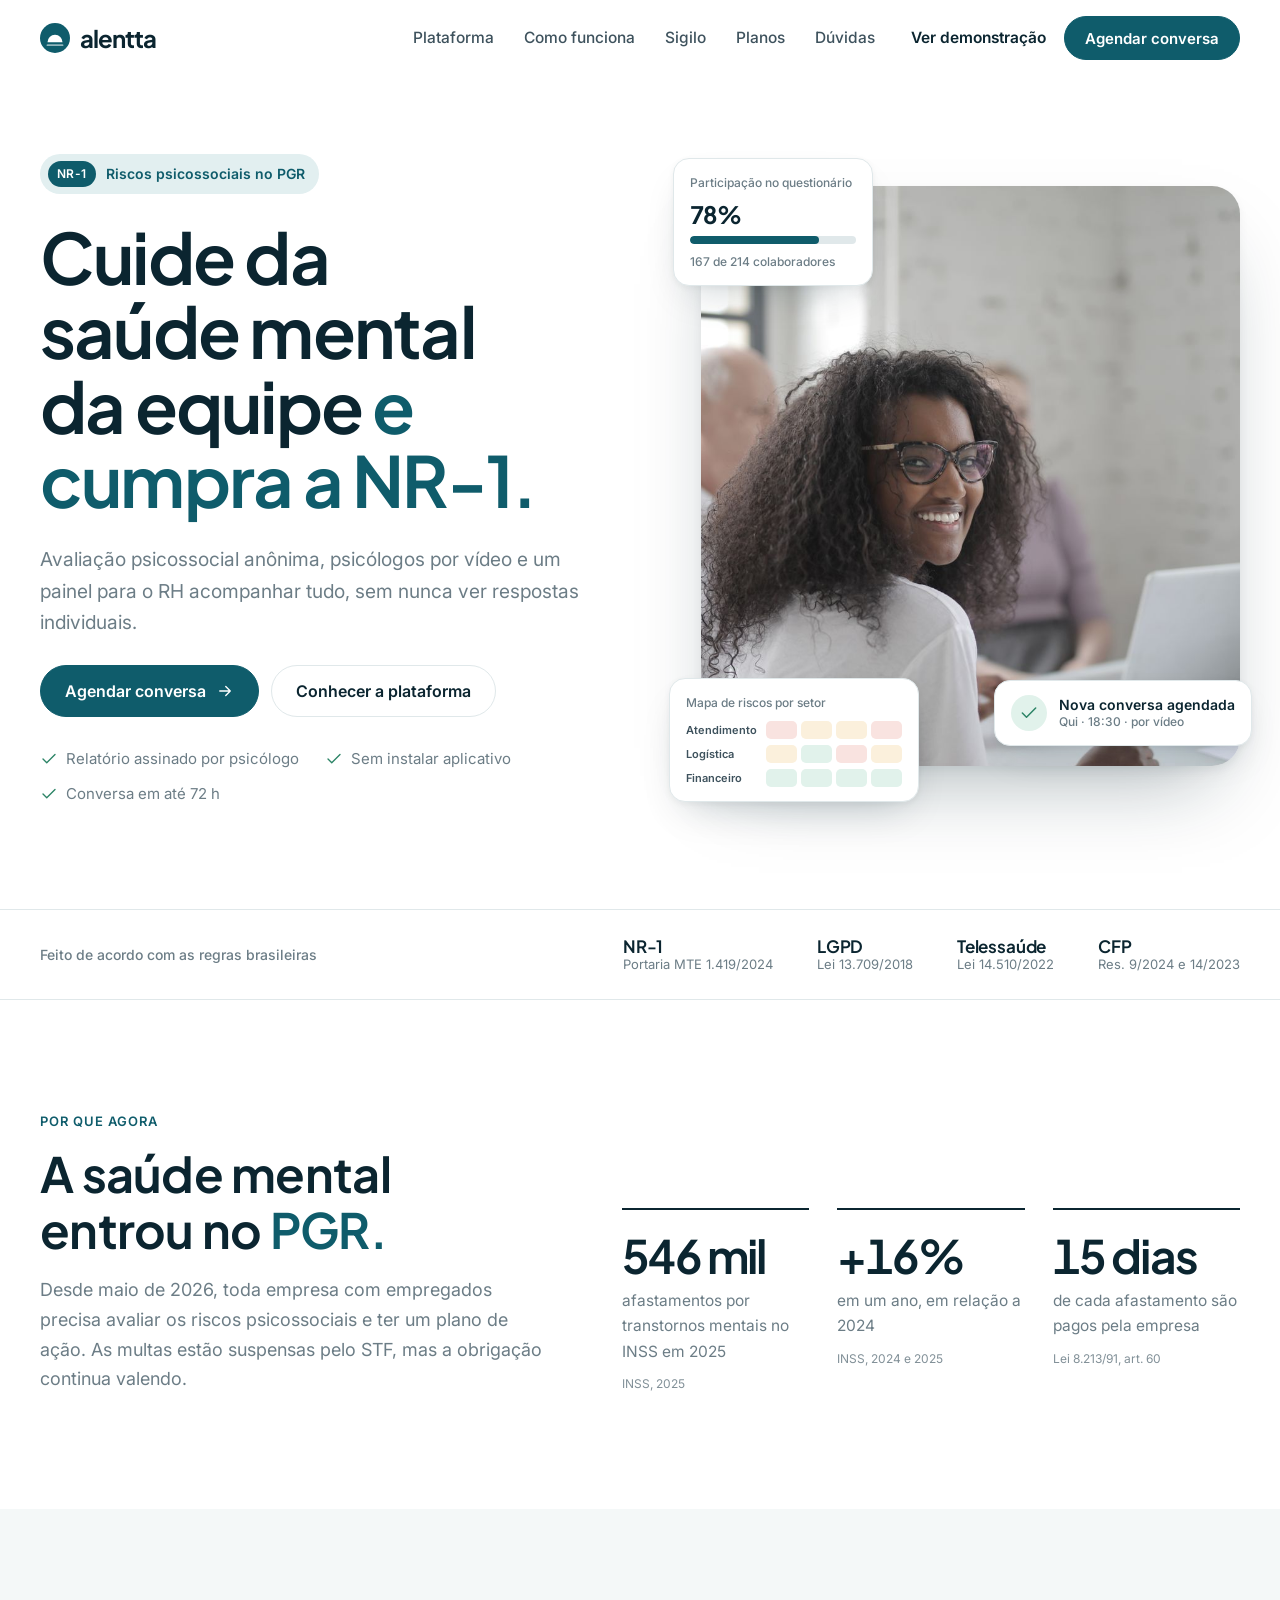
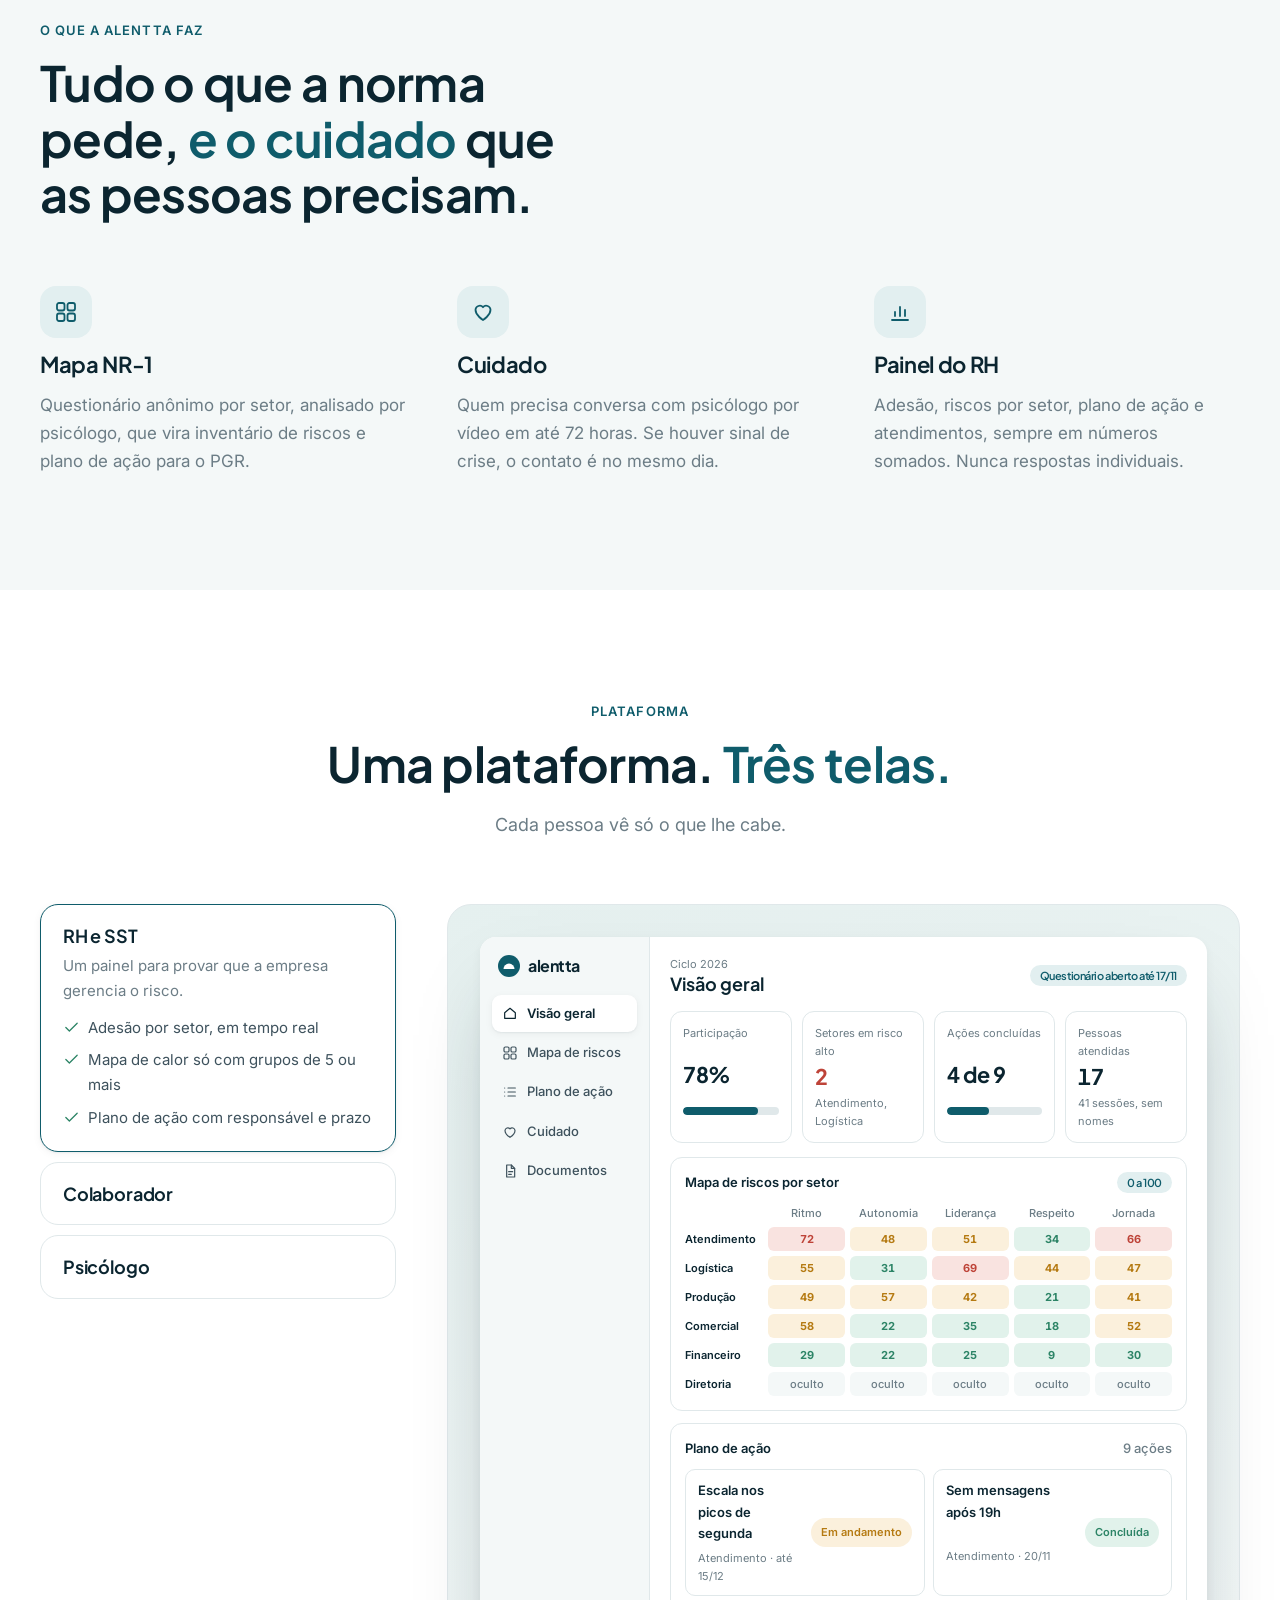
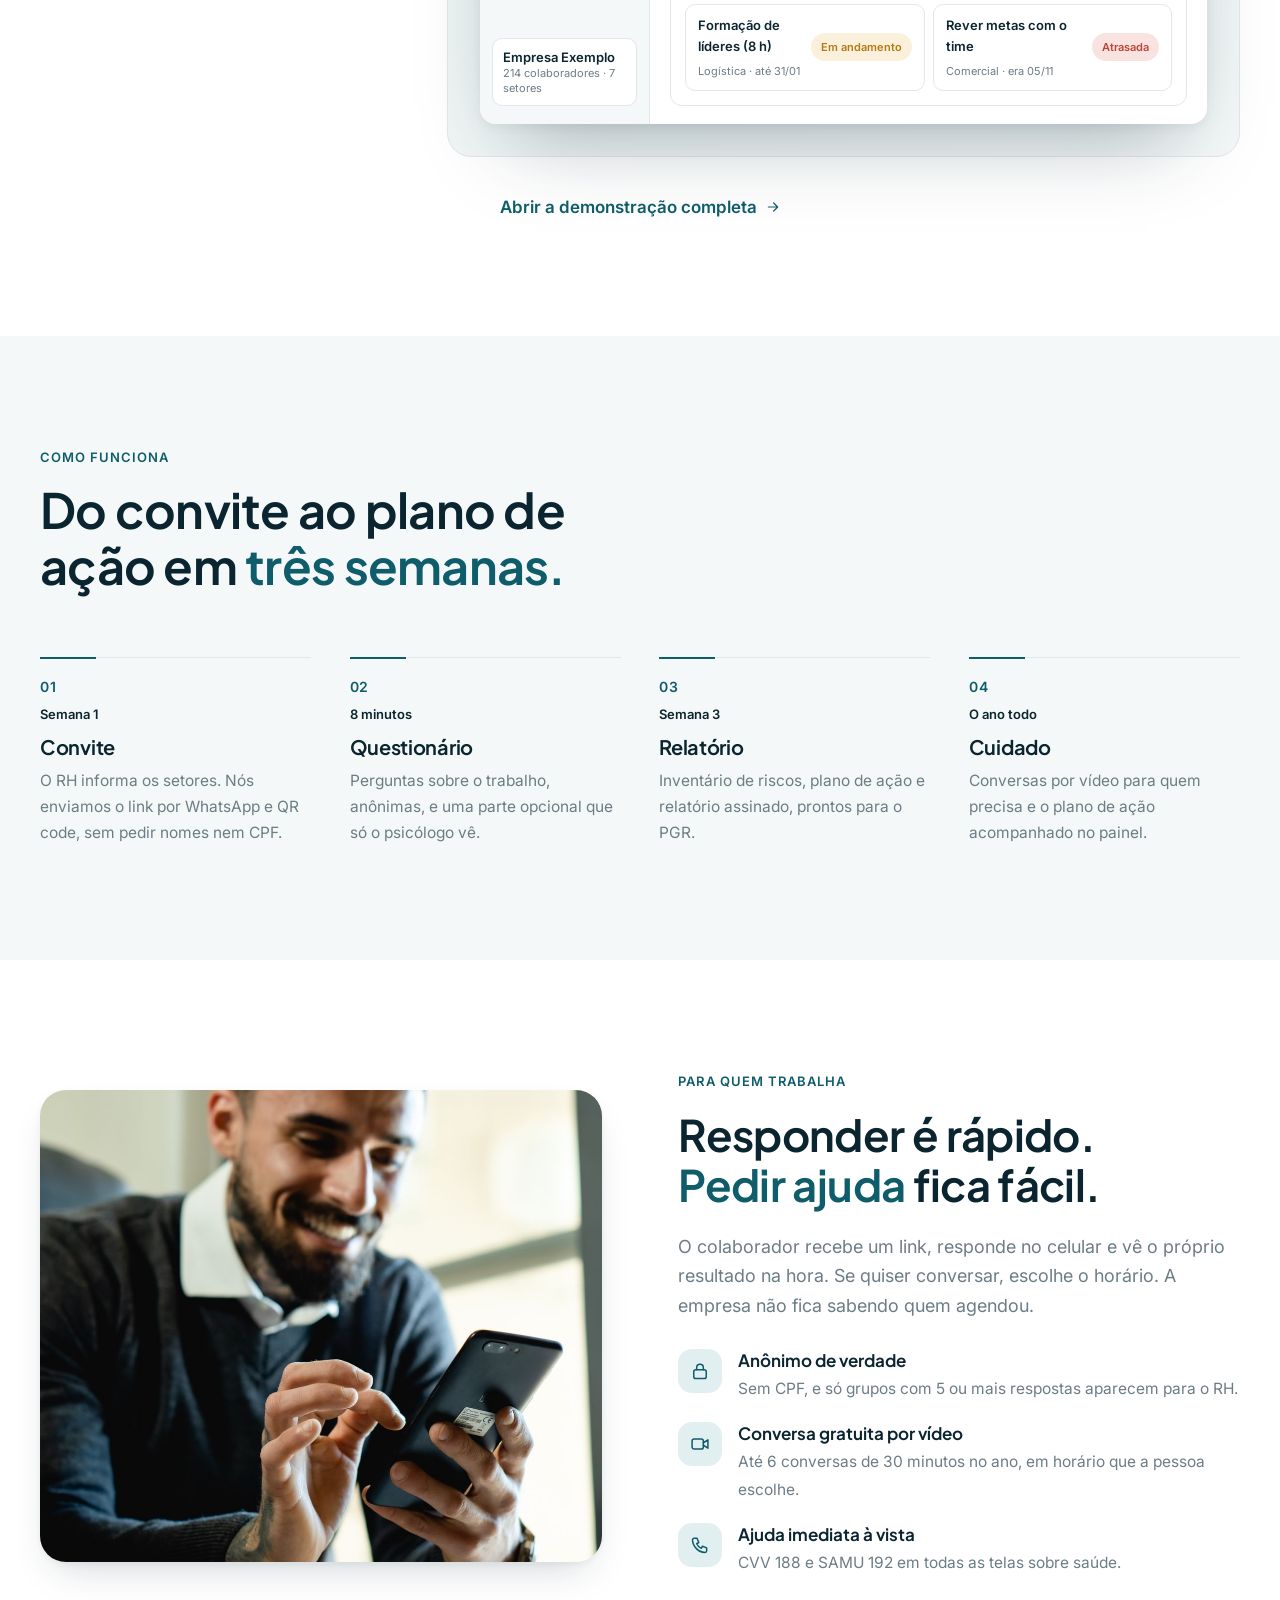
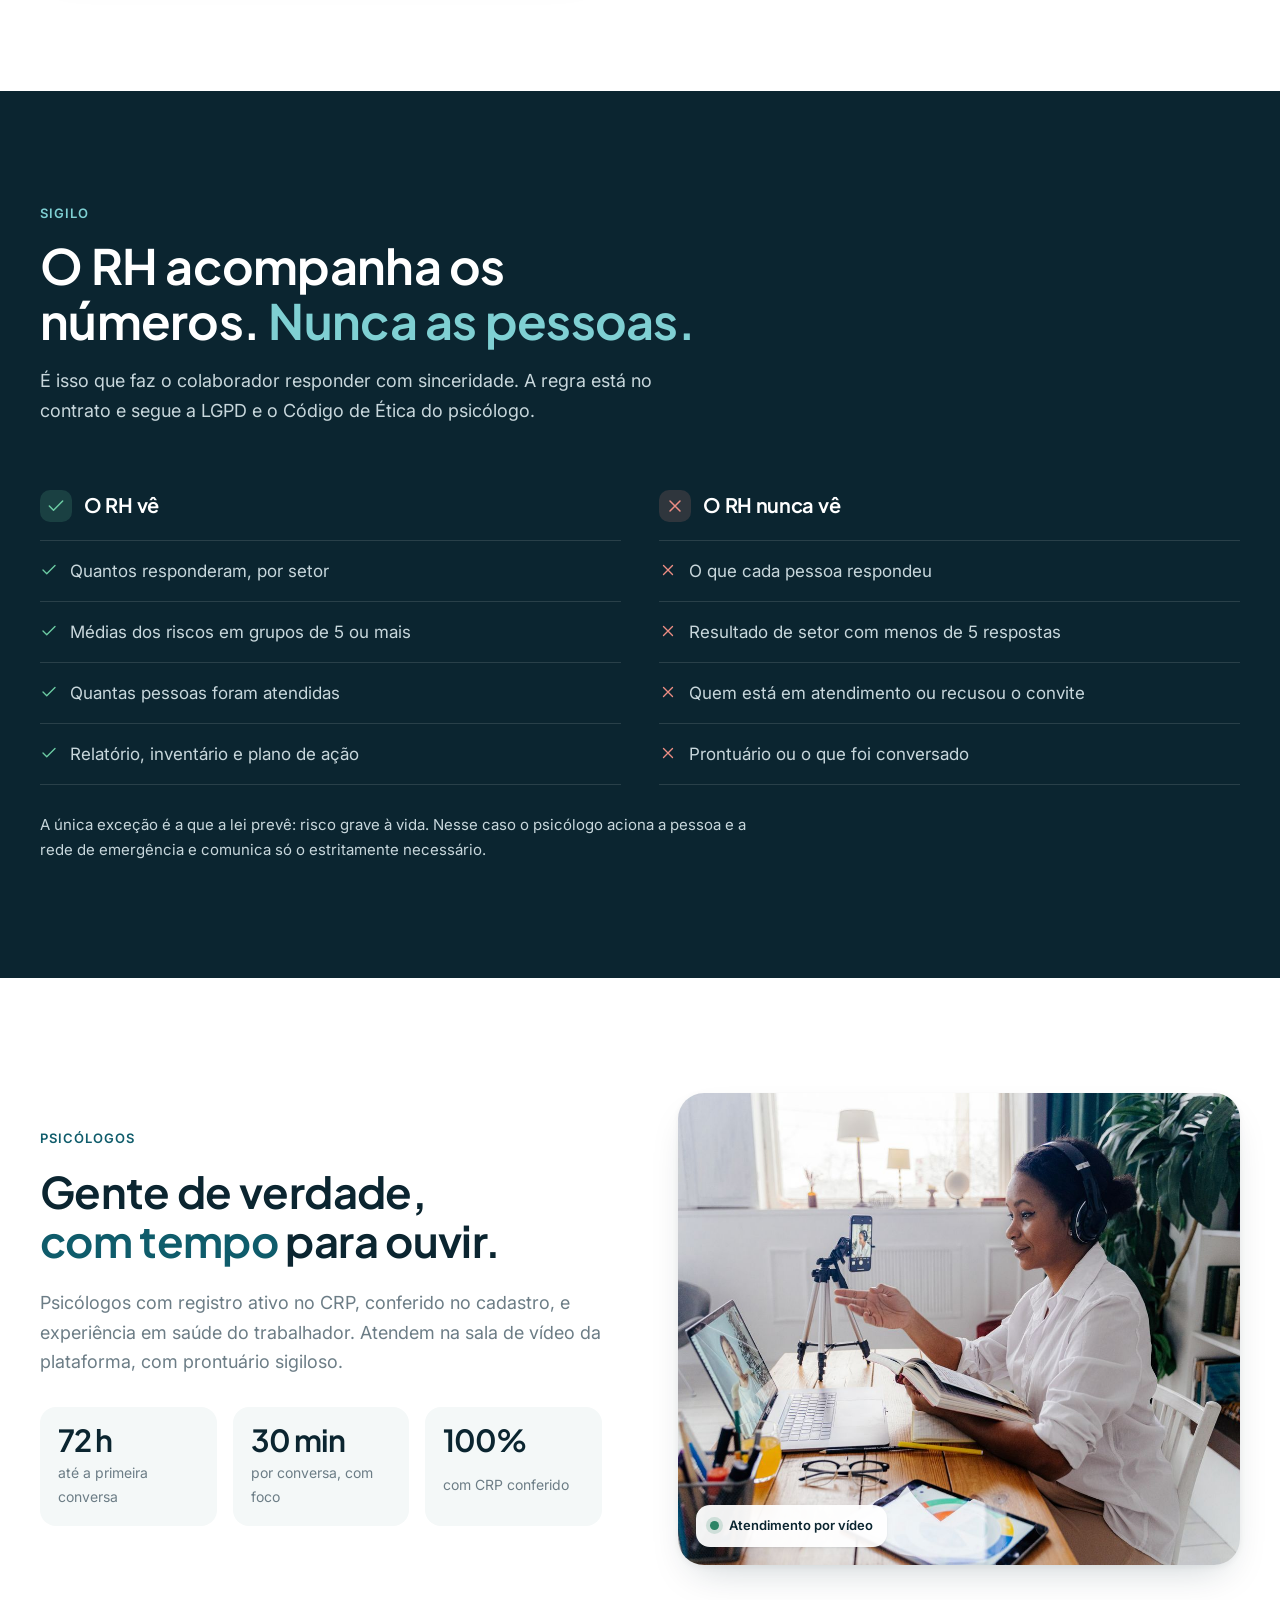
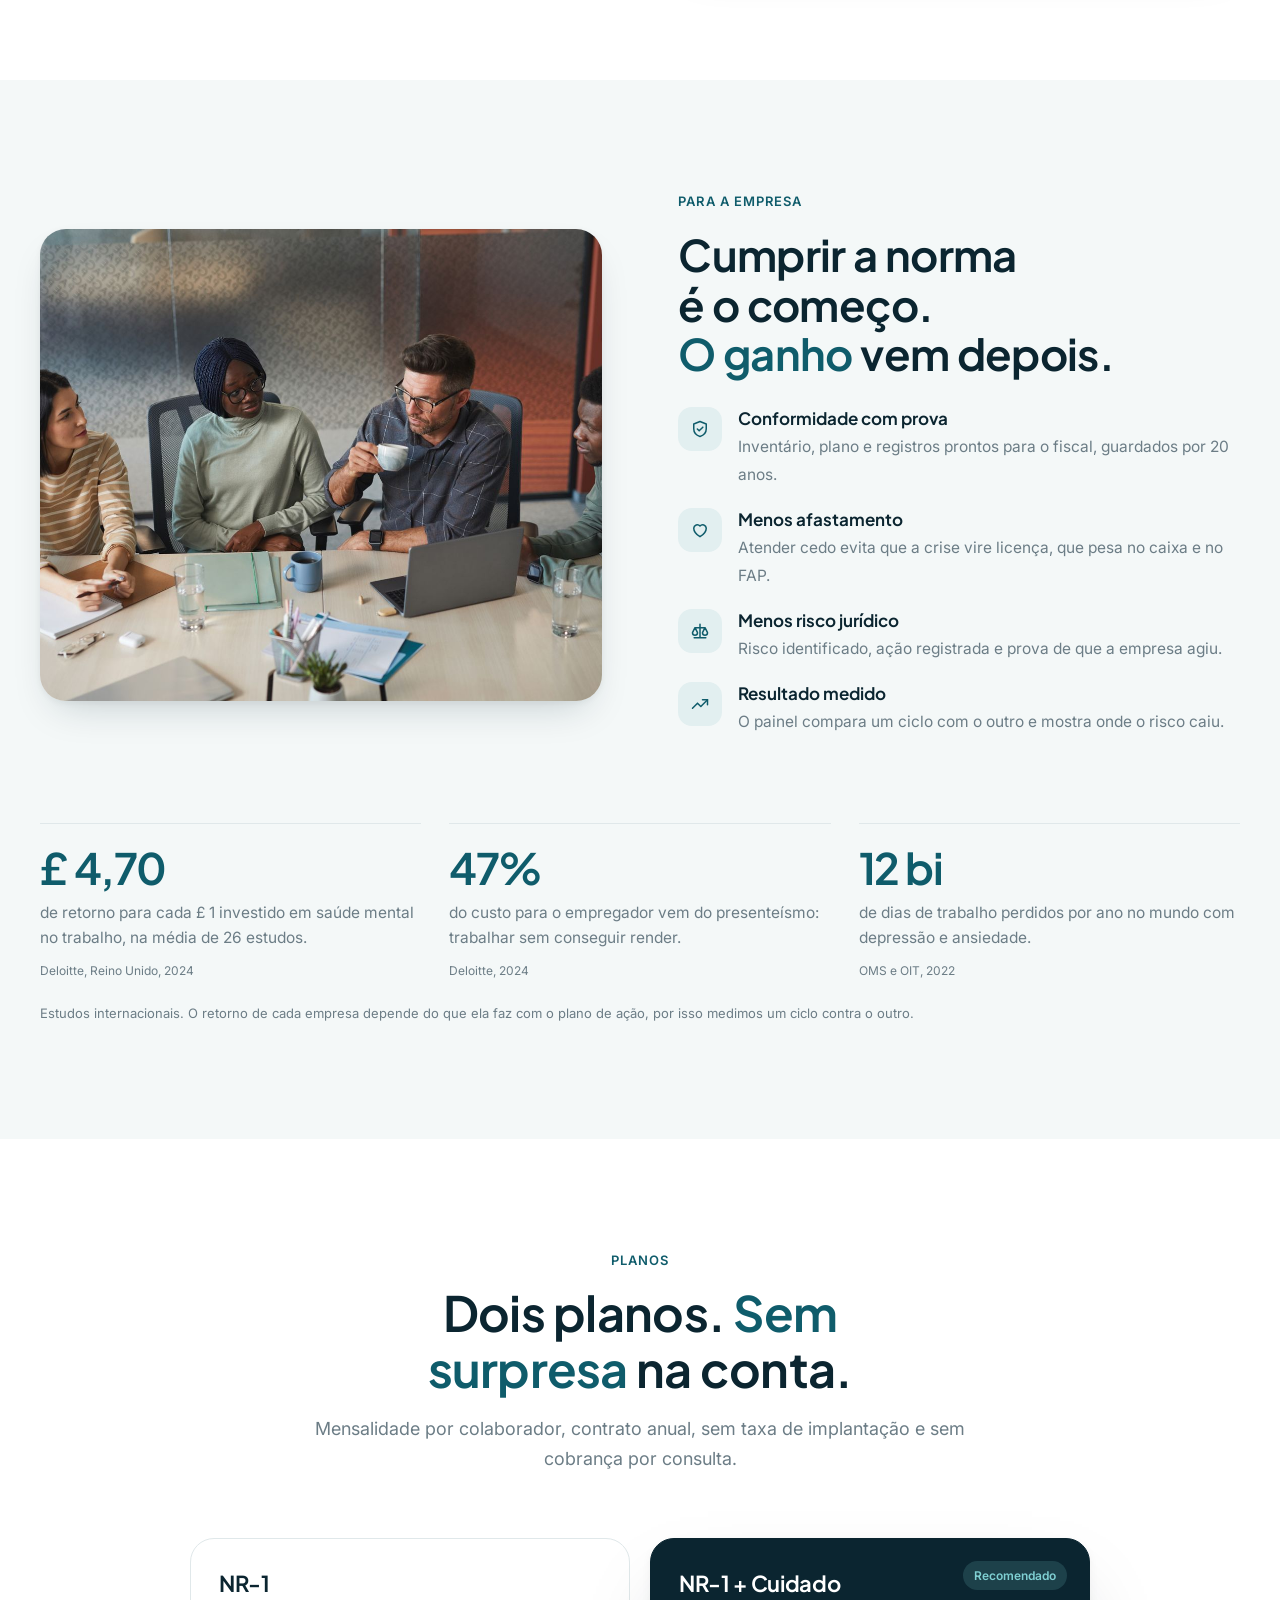
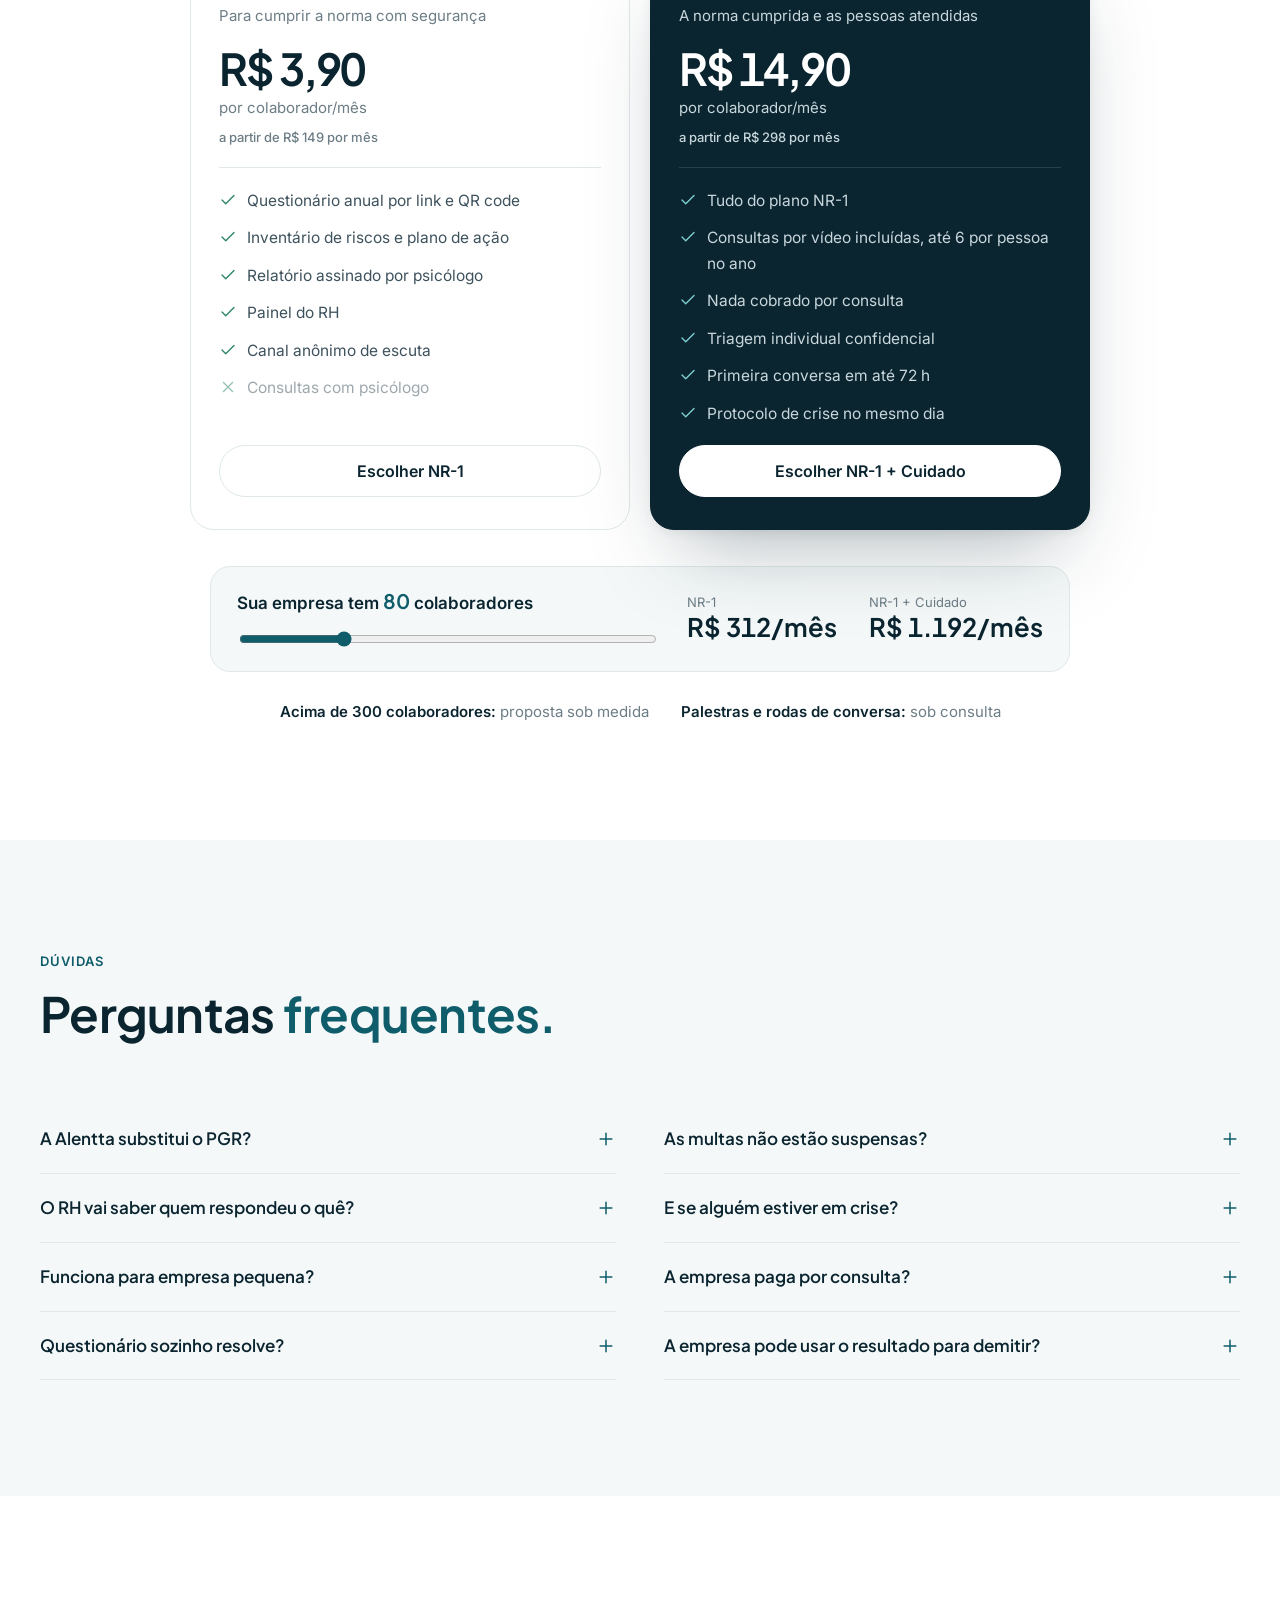
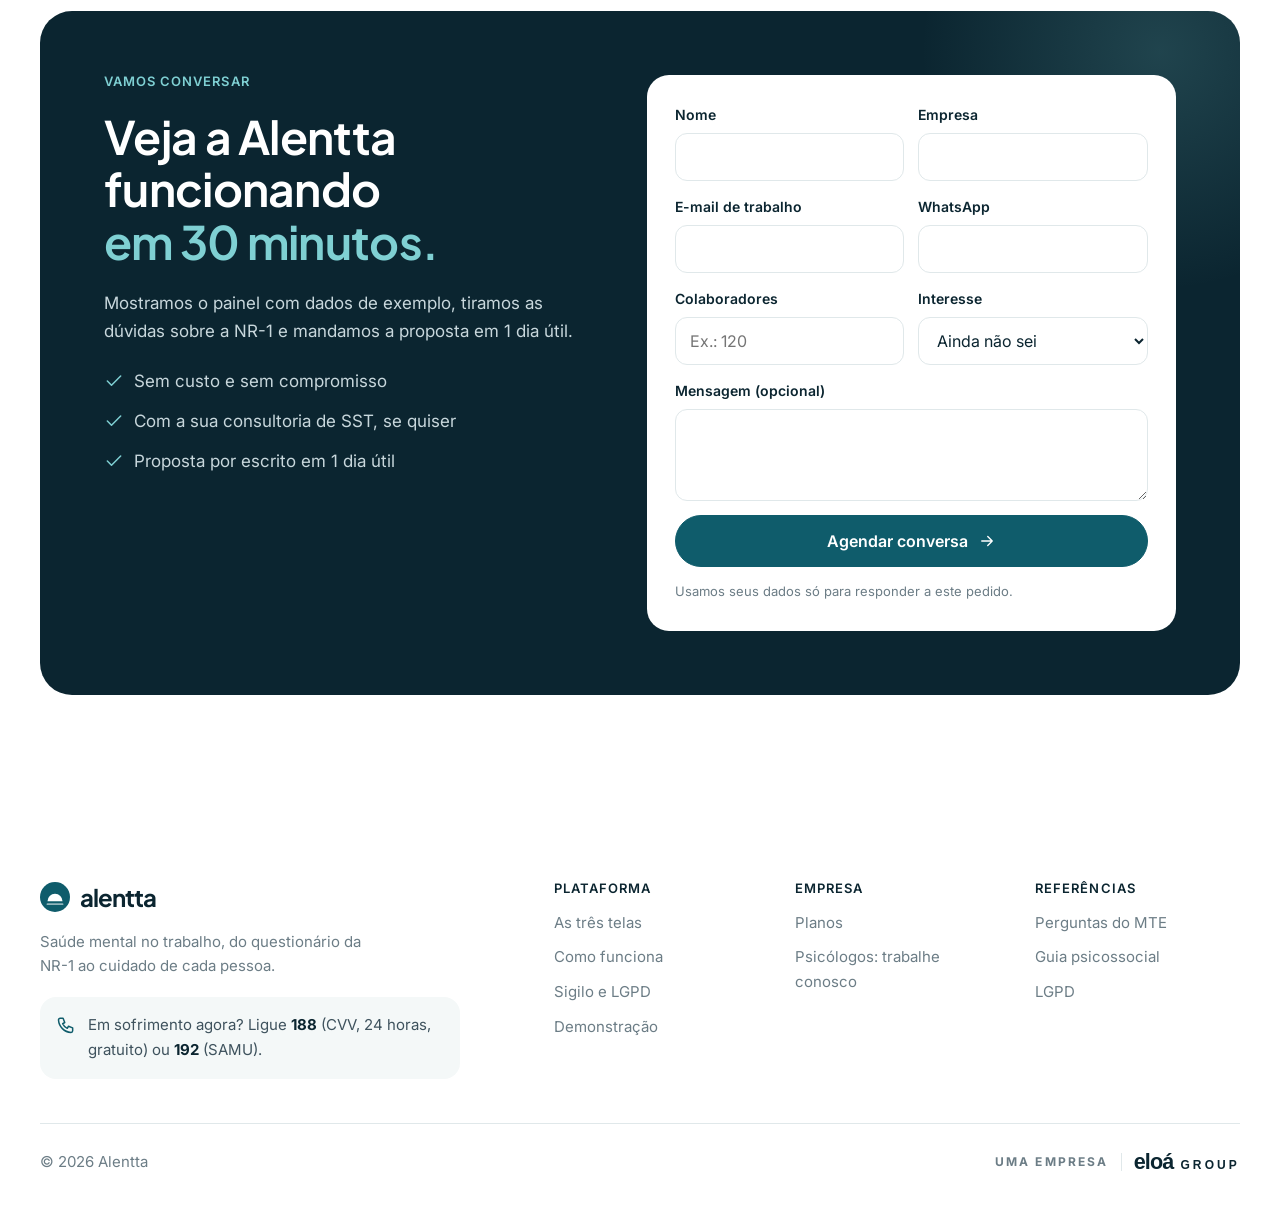
==== commit c509e363: "Planos simplificados: NR-1 e NR-1 + Cuidado com consultas incluidas de 30 min; sem mencao a clinica" ====
--- a/index.html
+++ b/index.html
@@ -316,7 +316,7 @@
       <p>O colaborador recebe um link, responde no celular e vê o próprio resultado na hora. Se quiser conversar, escolhe o horário. A empresa não fica sabendo quem agendou.</p>
       <ul class="vlist">
         <li><span class="vi"><svg class="ico"><use href="#i-lock"/></svg></span><div><b>Anônimo de verdade</b><span>Sem CPF, e só grupos com 5 ou mais respostas aparecem para o RH.</span></div></li>
-        <li><span class="vi"><svg class="ico"><use href="#i-video"/></svg></span><div><b>Conversa gratuita por vídeo</b><span>Sessões de 50 minutos, em horário que a pessoa escolhe.</span></div></li>
+        <li><span class="vi"><svg class="ico"><use href="#i-video"/></svg></span><div><b>Conversa gratuita por vídeo</b><span>Até 6 conversas de 30 minutos no ano, em horário que a pessoa escolhe.</span></div></li>
         <li><span class="vi"><svg class="ico"><use href="#i-phone"/></svg></span><div><b>Ajuda imediata à vista</b><span>CVV 188 e SAMU 192 em todas as telas sobre saúde.</span></div></li>
       </ul>
     </div>
@@ -365,7 +365,7 @@
       <p>Psicólogos com registro ativo no CRP, conferido no cadastro, e experiência em saúde do trabalhador. Atendem na sala de vídeo da plataforma, com prontuário sigiloso.</p>
       <div class="promise">
         <div><b>72 h</b><span>até a primeira conversa</span></div>
-        <div><b>50 min</b><span>por sessão, sem pressa</span></div>
+        <div><b>30 min</b><span>por conversa, com foco</span></div>
         <div><b>100%</b><span>com CRP conferido</span></div>
       </div>
     </div>
@@ -402,61 +402,50 @@
   <div class="wrap">
     <div class="head center">
       <span class="label">Planos</span>
-      <h2 id="planos-title">Preço claro, <em>por colaborador.</em></h2>
-      <p>Contrato anual, pagamento mensal, sem taxa de implantação. A partir de 20 colaboradores.</p>
-    </div>
-    <div class="plans">
+      <h2 id="planos-title">Dois planos. <em>Sem surpresa</em> na conta.</h2>
+      <p>Mensalidade por colaborador, contrato anual, sem taxa de implantação e sem cobrança por consulta.</p>
+    </div>
+    <div class="plans two">
       <article class="plan">
-        <h3>Essencial</h3>
-        <p class="for">A NR-1 cumprida com segurança</p>
-        <p class="price"><b>R$ 3,90</b><span>por colaborador/mês</span></p>
+        <h3>NR-1</h3>
+        <p class="for">Para cumprir a norma com segurança</p>
+        <div class="price"><b>R$ 3,90</b><span>por colaborador/mês</span><small class="min">a partir de R$ 149 por mês</small></div>
         <ul>
           <li><svg class="ico"><use href="#i-check"/></svg>Questionário anual por link e QR code</li>
           <li><svg class="ico"><use href="#i-check"/></svg>Inventário de riscos e plano de ação</li>
           <li><svg class="ico"><use href="#i-check"/></svg>Relatório assinado por psicólogo</li>
           <li><svg class="ico"><use href="#i-check"/></svg>Painel do RH</li>
           <li><svg class="ico"><use href="#i-check"/></svg>Canal anônimo de escuta</li>
-          <li class="off"><svg class="ico"><use href="#i-x"/></svg>Psicólogo por vídeo</li>
-        </ul>
-        <a class="btn line" href="#contato" data-plano="Essencial">Escolher Essencial</a>
+          <li class="off"><svg class="ico"><use href="#i-x"/></svg>Consultas com psicólogo</li>
+        </ul>
+        <a class="btn line" href="#contato" data-plano="NR-1">Escolher NR-1</a>
       </article>
       <article class="plan top">
         <span class="tag">Recomendado</span>
-        <h3>Cuidado</h3>
+        <h3>NR-1 + Cuidado</h3>
         <p class="for">A norma cumprida e as pessoas atendidas</p>
-        <p class="price"><b>R$ 14,90</b><span>por colaborador/mês</span></p>
+        <div class="price"><b>R$ 14,90</b><span>por colaborador/mês</span><small class="min">a partir de R$ 298 por mês</small></div>
         <ul>
-          <li><svg class="ico"><use href="#i-check"/></svg>Tudo do Essencial</li>
+          <li><svg class="ico"><use href="#i-check"/></svg>Tudo do plano NR-1</li>
+          <li><svg class="ico"><use href="#i-check"/></svg>Consultas por vídeo incluídas, até 6 por pessoa no ano</li>
+          <li><svg class="ico"><use href="#i-check"/></svg>Nada cobrado por consulta</li>
           <li><svg class="ico"><use href="#i-check"/></svg>Triagem individual confidencial</li>
-          <li><svg class="ico"><use href="#i-check"/></svg>Conversa por vídeo em até 72 h</li>
-          <li><svg class="ico"><use href="#i-check"/></svg>1 sessão por colaborador/ano, somadas na empresa</li>
+          <li><svg class="ico"><use href="#i-check"/></svg>Primeira conversa em até 72 h</li>
           <li><svg class="ico"><use href="#i-check"/></svg>Protocolo de crise no mesmo dia</li>
-          <li><svg class="ico"><use href="#i-check"/></svg>Reavaliação dos setores em risco</li>
-        </ul>
-        <a class="btn" href="#contato" data-plano="Cuidado">Escolher Cuidado</a>
-      </article>
-      <article class="plan">
-        <h3>Completo</h3>
-        <p class="for">Um programa contínuo</p>
-        <p class="price"><b>R$ 24,90</b><span>por colaborador/mês</span></p>
-        <ul>
-          <li><svg class="ico"><use href="#i-check"/></svg>Tudo do Cuidado</li>
-          <li><svg class="ico"><use href="#i-check"/></svg>2 sessões por colaborador/ano</li>
-          <li><svg class="ico"><use href="#i-check"/></svg>Psicólogo para quem pedir, sem triagem</li>
-          <li><svg class="ico"><use href="#i-check"/></svg>Roda de conversa mensal</li>
-          <li><svg class="ico"><use href="#i-check"/></svg>Relatório trimestral à diretoria</li>
-          <li><svg class="ico"><use href="#i-check"/></svg>Gerente de conta dedicado</li>
-        </ul>
-        <a class="btn line" href="#contato" data-plano="Completo">Escolher Completo</a>
+        </ul>
+        <a class="btn" href="#contato" data-plano="NR-1 + Cuidado">Escolher NR-1 + Cuidado</a>
       </article>
     </div>
     <div class="calc">
       <label for="calc-n"><span>Sua empresa tem <b id="calc-out">80</b> colaboradores</span>
-        <input id="calc-n" type="range" min="20" max="500" step="5" value="80">
+        <input id="calc-n" type="range" min="10" max="300" step="5" value="80">
       </label>
-      <div class="calc-out" aria-live="polite"><small>No plano Cuidado</small><b id="calc-c">R$ 1.192/mês</b></div>
-    </div>
-    <p class="plans-extra"><span><b>Só a avaliação NR-1:</b> R$ 29 por colaborador</span><span><b>Clínicas e consultorias de SST:</b> revenda com 20%</span><span><b>Acima de 500 pessoas:</b> proposta sob medida</span></p>
+      <div class="calc-out" aria-live="polite">
+        <div><small>NR-1</small><b id="calc-a">R$ 312/mês</b></div>
+        <div><small>NR-1 + Cuidado</small><b id="calc-c">R$ 1.192/mês</b></div>
+      </div>
+    </div>
+    <p class="plans-extra"><span><b>Acima de 300 colaboradores:</b> proposta sob medida</span><span><b>Palestras e rodas de conversa:</b> sob consulta</span></p>
   </div>
 </section>
 
@@ -472,8 +461,8 @@
       <details><summary>As multas não estão suspensas?<svg class="ico"><use href="#i-plus"/></svg></summary><p>Estão, por decisão do STF de junho de 2026, prorrogada em setembro. A obrigação de avaliar e agir continua valendo, e a suspensão pode acabar a qualquer momento.</p></details>
       <details><summary>O RH vai saber quem respondeu o quê?<svg class="ico"><use href="#i-plus"/></svg></summary><p>Não. O questionário não pede CPF, e o painel só mostra grupos com 5 ou mais respostas. As respostas sobre saúde vão só para o psicólogo.</p></details>
       <details><summary>E se alguém estiver em crise?<svg class="ico"><use href="#i-plus"/></svg></summary><p>A pessoa vê na hora os contatos do CVV (188) e do SAMU (192). A equipe liga no mesmo dia, das 8h às 20h, de segunda a sábado; fora desse horário, na primeira hora seguinte.</p></details>
-      <details><summary>Funciona para empresa pequena?<svg class="ico"><use href="#i-plus"/></svg></summary><p>Sim, a partir de 20 colaboradores. Setores com menos de 5 pessoas entram só no total da empresa, para proteger o anonimato.</p></details>
-      <details><summary>Precisa instalar aplicativo?<svg class="ico"><use href="#i-plus"/></svg></summary><p>Não. O colaborador responde e entra na consulta pelo navegador do celular.</p></details>
+      <details><summary>Funciona para empresa pequena?<svg class="ico"><use href="#i-plus"/></svg></summary><p>Sim. O plano NR-1 começa em R$ 149 por mês e o NR-1 + Cuidado em R$ 298. Setores com menos de 5 pessoas entram só no total da empresa, para proteger o anonimato.</p></details>
+      <details><summary>A empresa paga por consulta?<svg class="ico"><use href="#i-plus"/></svg></summary><p>Não. No plano NR-1 + Cuidado as consultas já estão na mensalidade, até 6 por pessoa no ano. Quem precisa de acompanhamento mais longo é encaminhado à rede pública ou ao plano de saúde.</p></details>
       <details><summary>Questionário sozinho resolve?<svg class="ico"><use href="#i-plus"/></svg></summary><p>Não. O Ministério do Trabalho pede análise, inventário, plano de ação e participação dos trabalhadores. Entregamos tudo isso, com acompanhamento no painel.</p></details>
       <details><summary>A empresa pode usar o resultado para demitir?<svg class="ico"><use href="#i-plus"/></svg></summary><p>Não. O contrato proíbe qualquer uso dos dados para contratar, promover ou demitir. E o RH nunca recebe dado individual.</p></details>
     </div>
@@ -502,11 +491,9 @@
       <label for="f-plano">Interesse
         <select id="f-plano" name="plano">
           <option>Ainda não sei</option>
-          <option>Essencial</option>
-          <option>Cuidado</option>
-          <option>Completo</option>
-          <option>Só a avaliação NR-1</option>
-          <option>Sou clínica ou consultoria de SST</option>
+          <option>NR-1</option>
+          <option>NR-1 + Cuidado</option>
+          <option>Mais de 300 colaboradores</option>
         </select>
       </label>
       <label class="full" for="f-msg">Mensagem (opcional)<textarea id="f-msg" name="mensagem"></textarea></label>
@@ -540,8 +527,7 @@
         <h4>Empresa</h4>
         <ul>
           <li><a href="#planos">Planos</a></li>
-          <li><a href="#contato">Clínicas e consultorias</a></li>
-          <li><a href="#contato">Psicólogos</a></li>
+          <li><a href="#contato">Psicólogos: trabalhe conosco</a></li>
         </ul>
       </div>
       <div>
@@ -604,7 +590,9 @@
   function calcular(){
     var q = Number(n.value);
     document.getElementById('calc-out').textContent = q;
-    document.getElementById('calc-c').textContent = 'R$ ' + Math.round(q * 14.90).toLocaleString('pt-BR') + '/mês';
+    var brl = function(v){ return 'R$ ' + Math.round(v).toLocaleString('pt-BR') + '/mês'; };
+    document.getElementById('calc-a').textContent = brl(Math.max(q * 3.90, 149));
+    document.getElementById('calc-c').textContent = brl(Math.max(q * 14.90, 298));
   }
   n.addEventListener('input', calcular); calcular();
 
--- a/css/home.css
+++ b/css/home.css
@@ -357,8 +357,12 @@
 .calc-out{text-align:right}
 .calc-out small{display:block;color:var(--muted);font-size:.8125rem}
 .calc-out b{font:650 1.6rem/1.1 var(--f-head);color:var(--ink);font-variant-numeric:tabular-nums}
-@media (max-width:1000px){.plans{grid-template-columns:1fr;max-width:540px;margin-inline:auto}}
-@media (max-width:620px){.calc{grid-template-columns:1fr}.calc-out{text-align:left}}
+.plans.two{grid-template-columns:repeat(2,minmax(0,1fr));max-width:900px;margin-inline:auto}
+.price .min{font-size:.8125rem;color:var(--muted);font-weight:500}
+.plan.top .price .min{color:var(--night-text)}
+.calc .calc-out{display:flex;gap:32px;text-align:left}
+@media (max-width:1000px){.plans,.plans.two{grid-template-columns:1fr;max-width:540px;margin-inline:auto}}
+@media (max-width:620px){.calc{grid-template-columns:1fr}}
 
 /* ---------- dúvidas ---------- */
 .faq{display:grid;grid-template-columns:repeat(2,minmax(0,1fr));gap:0 48px}
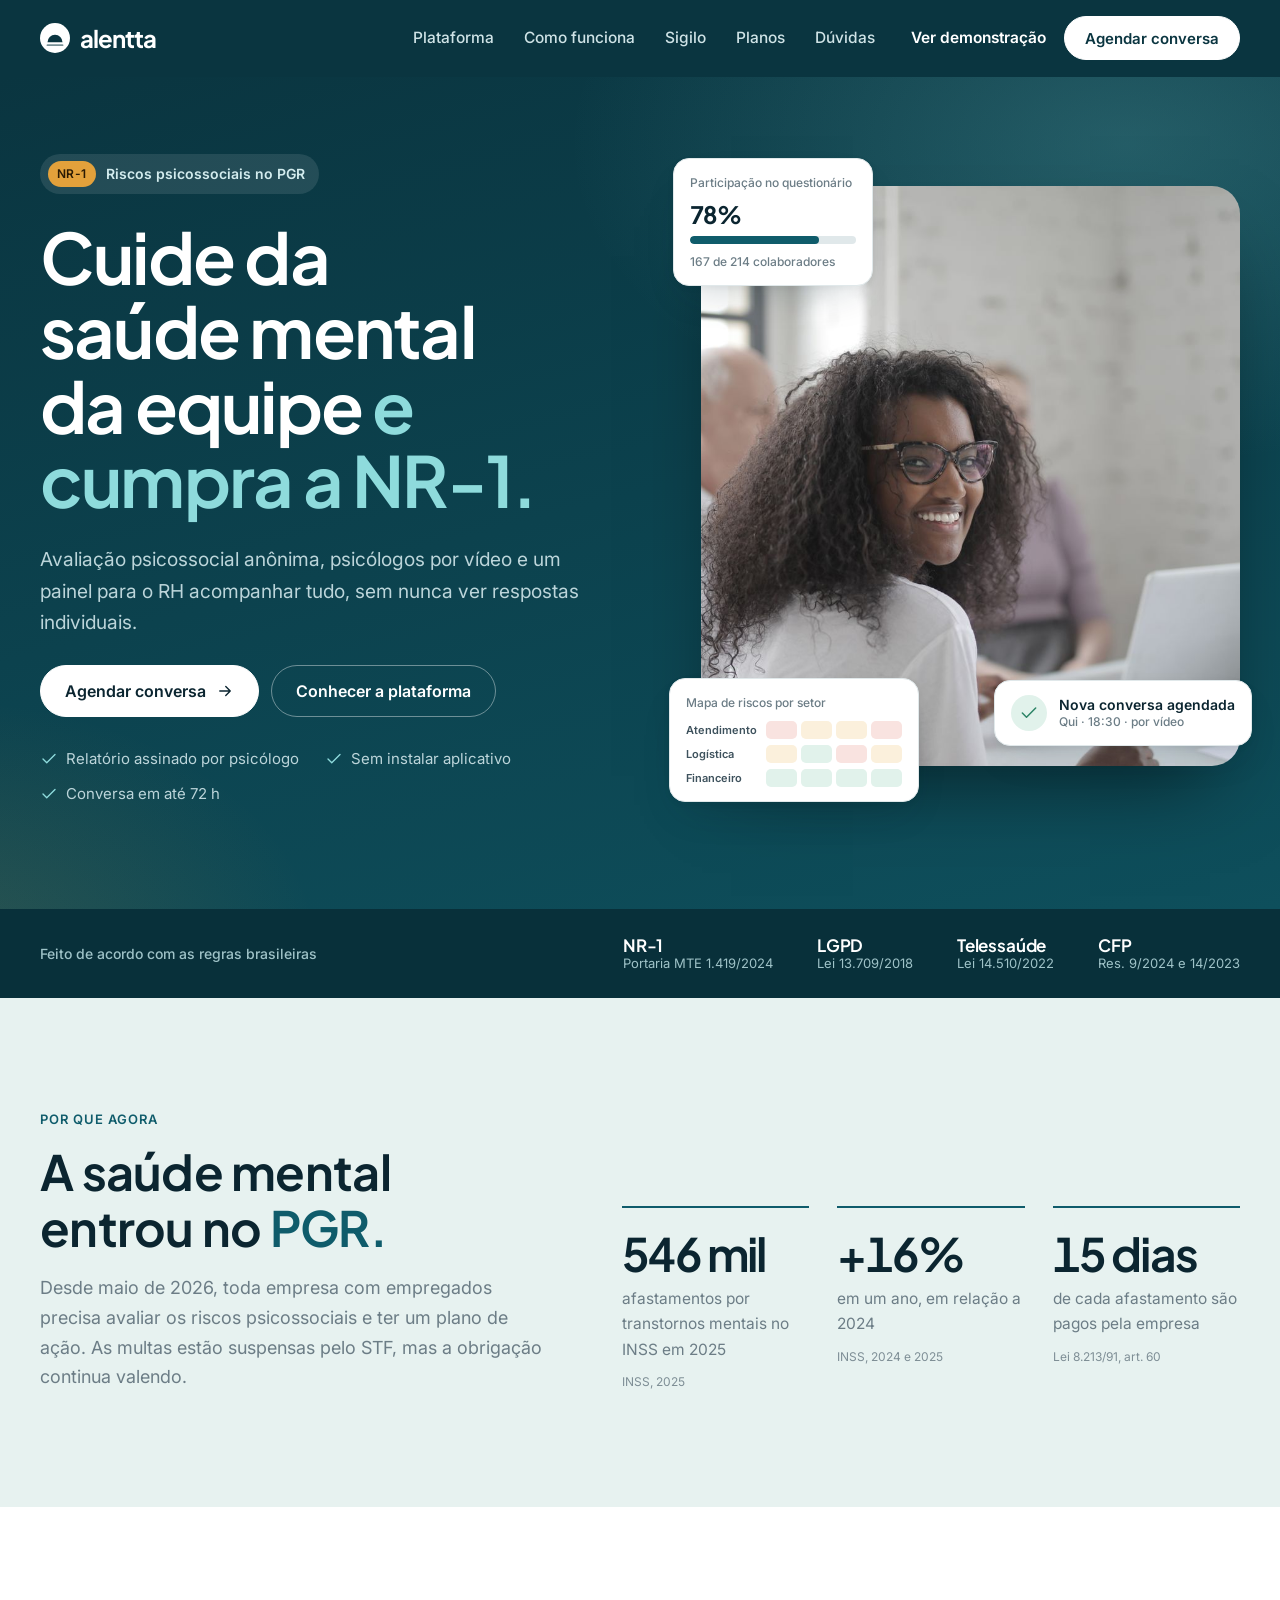
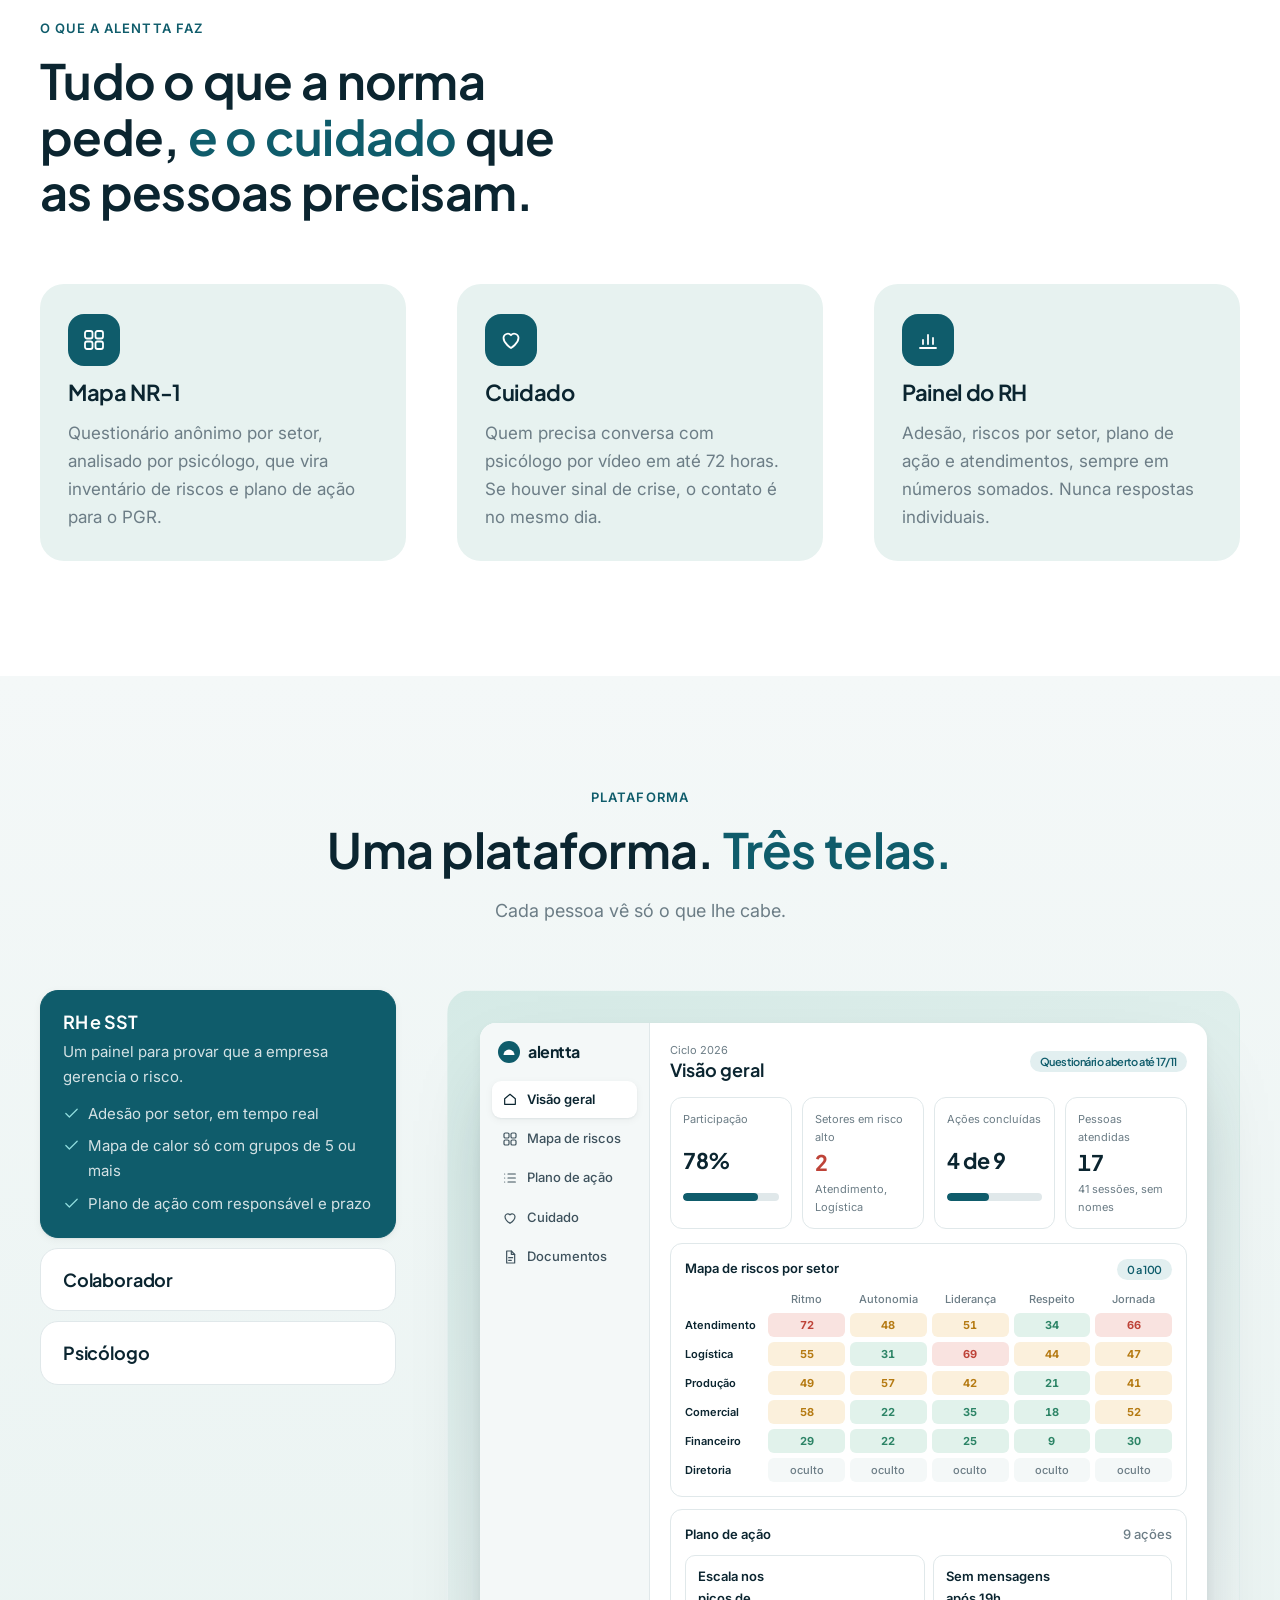
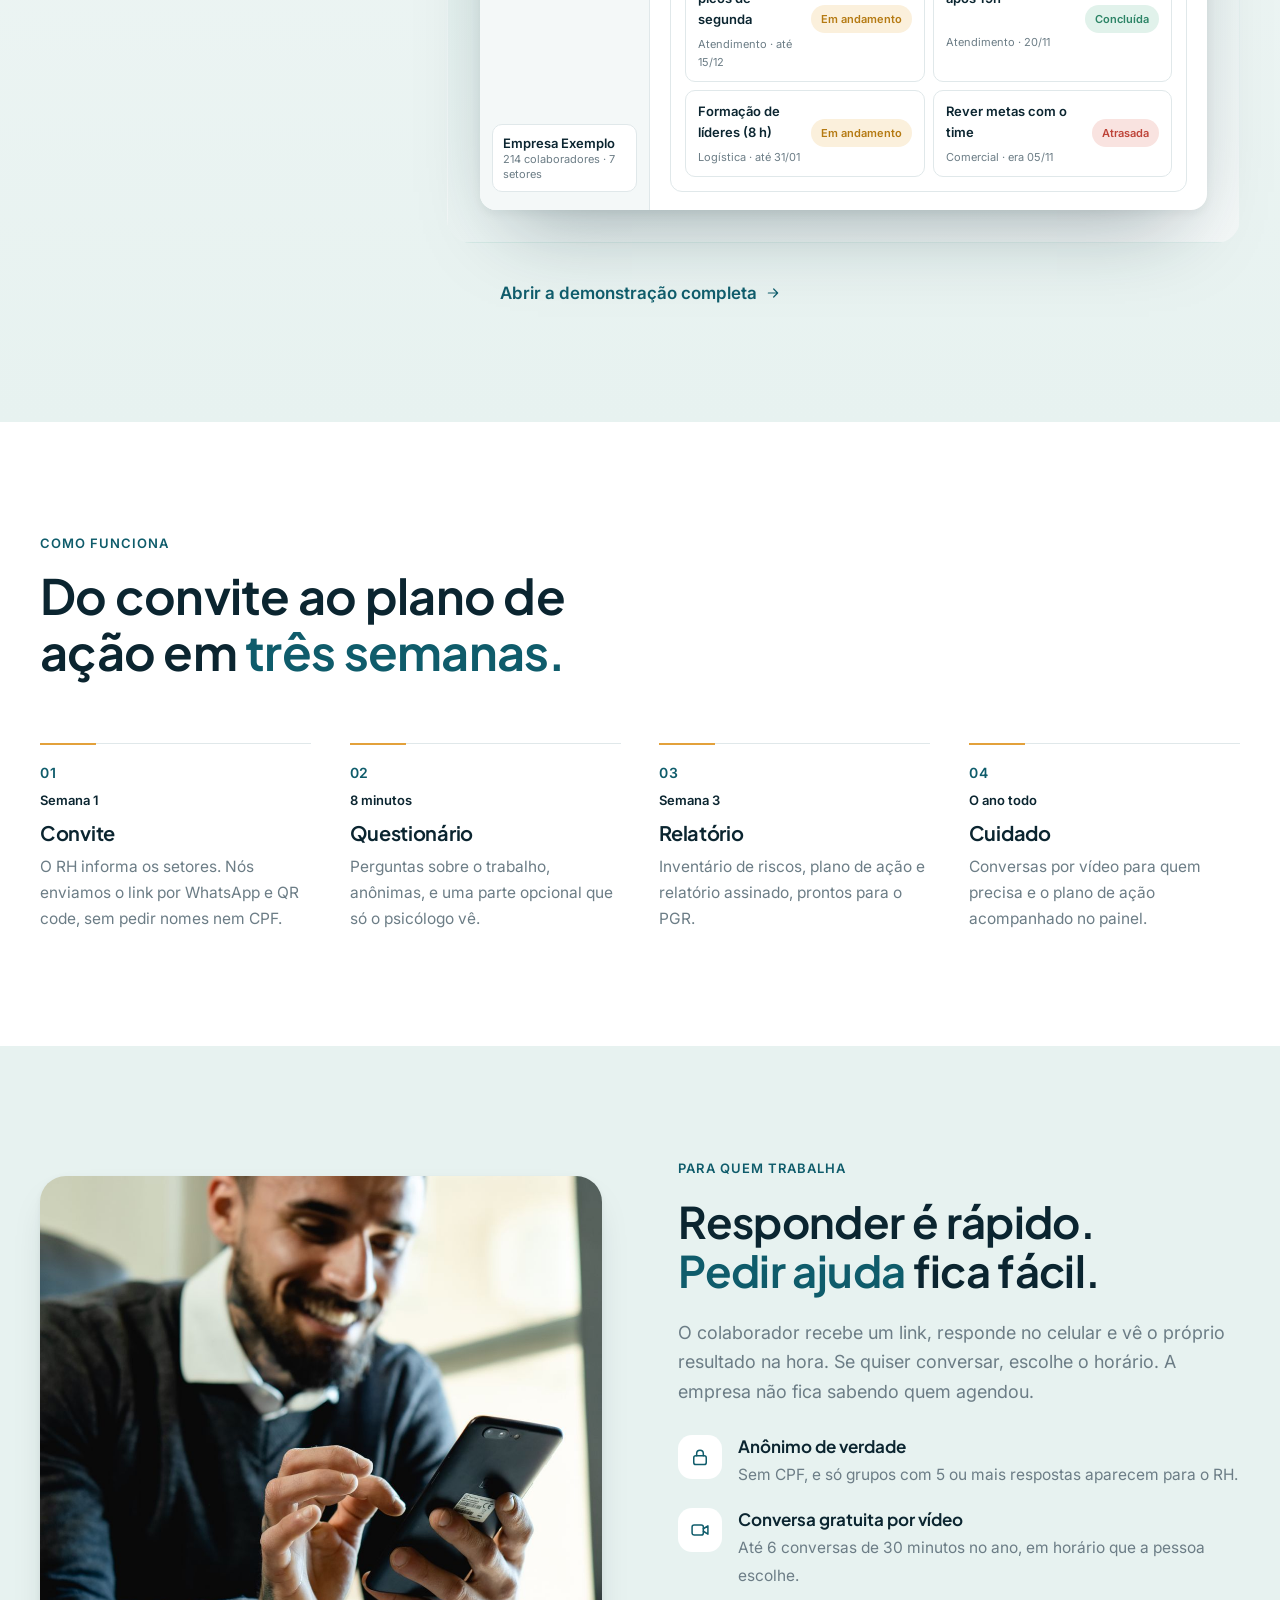
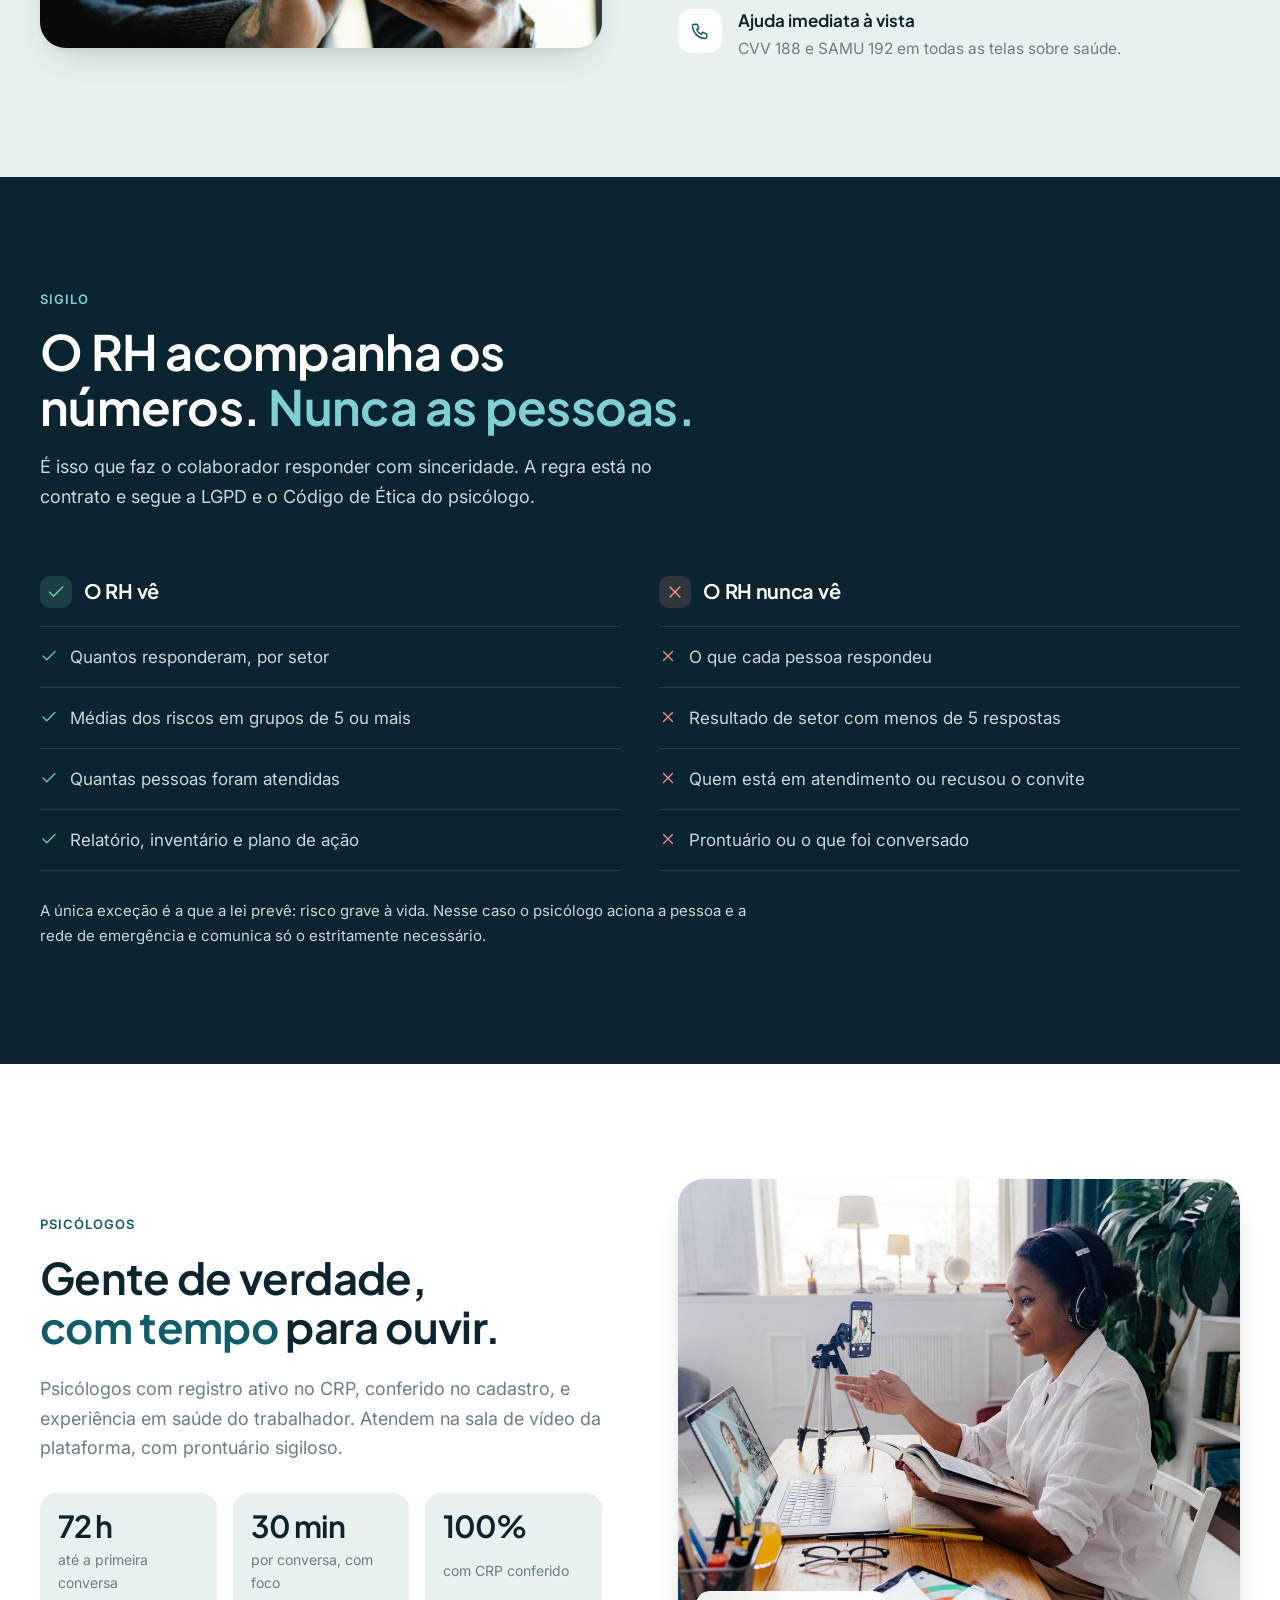
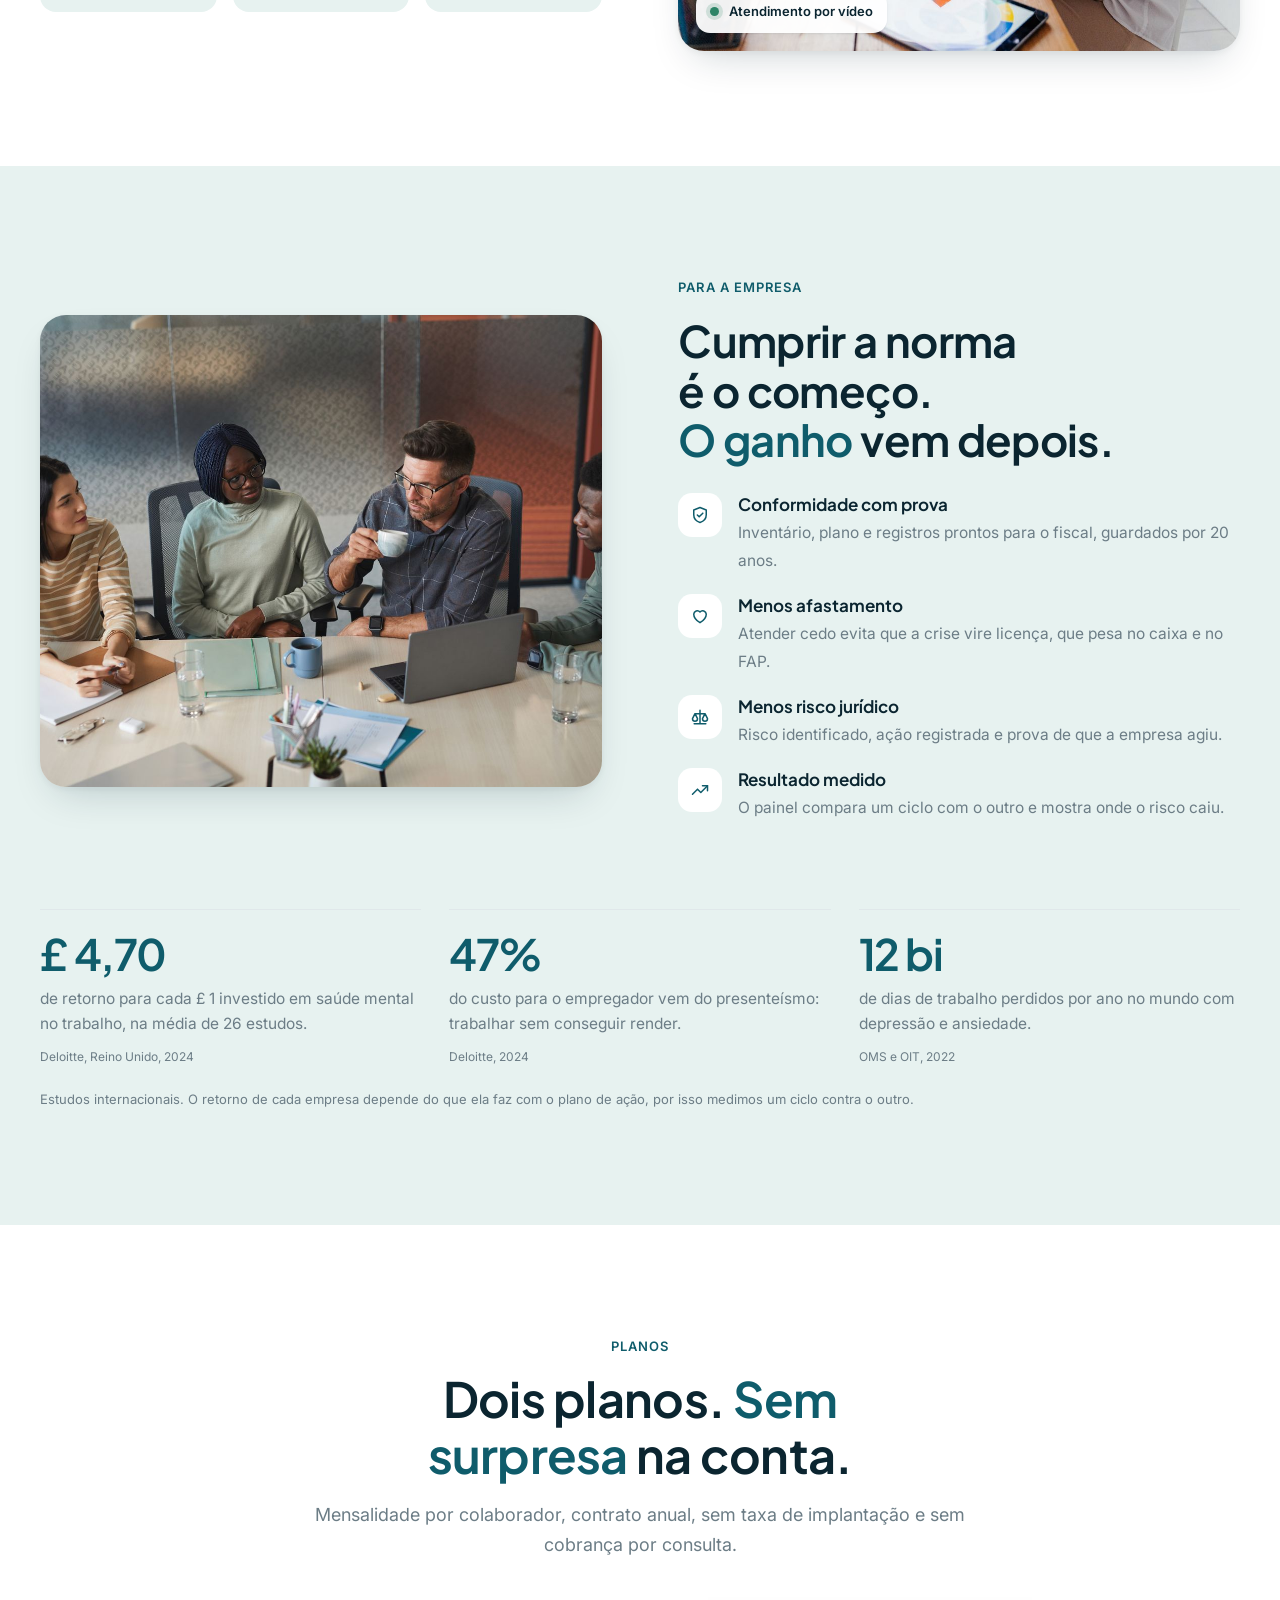
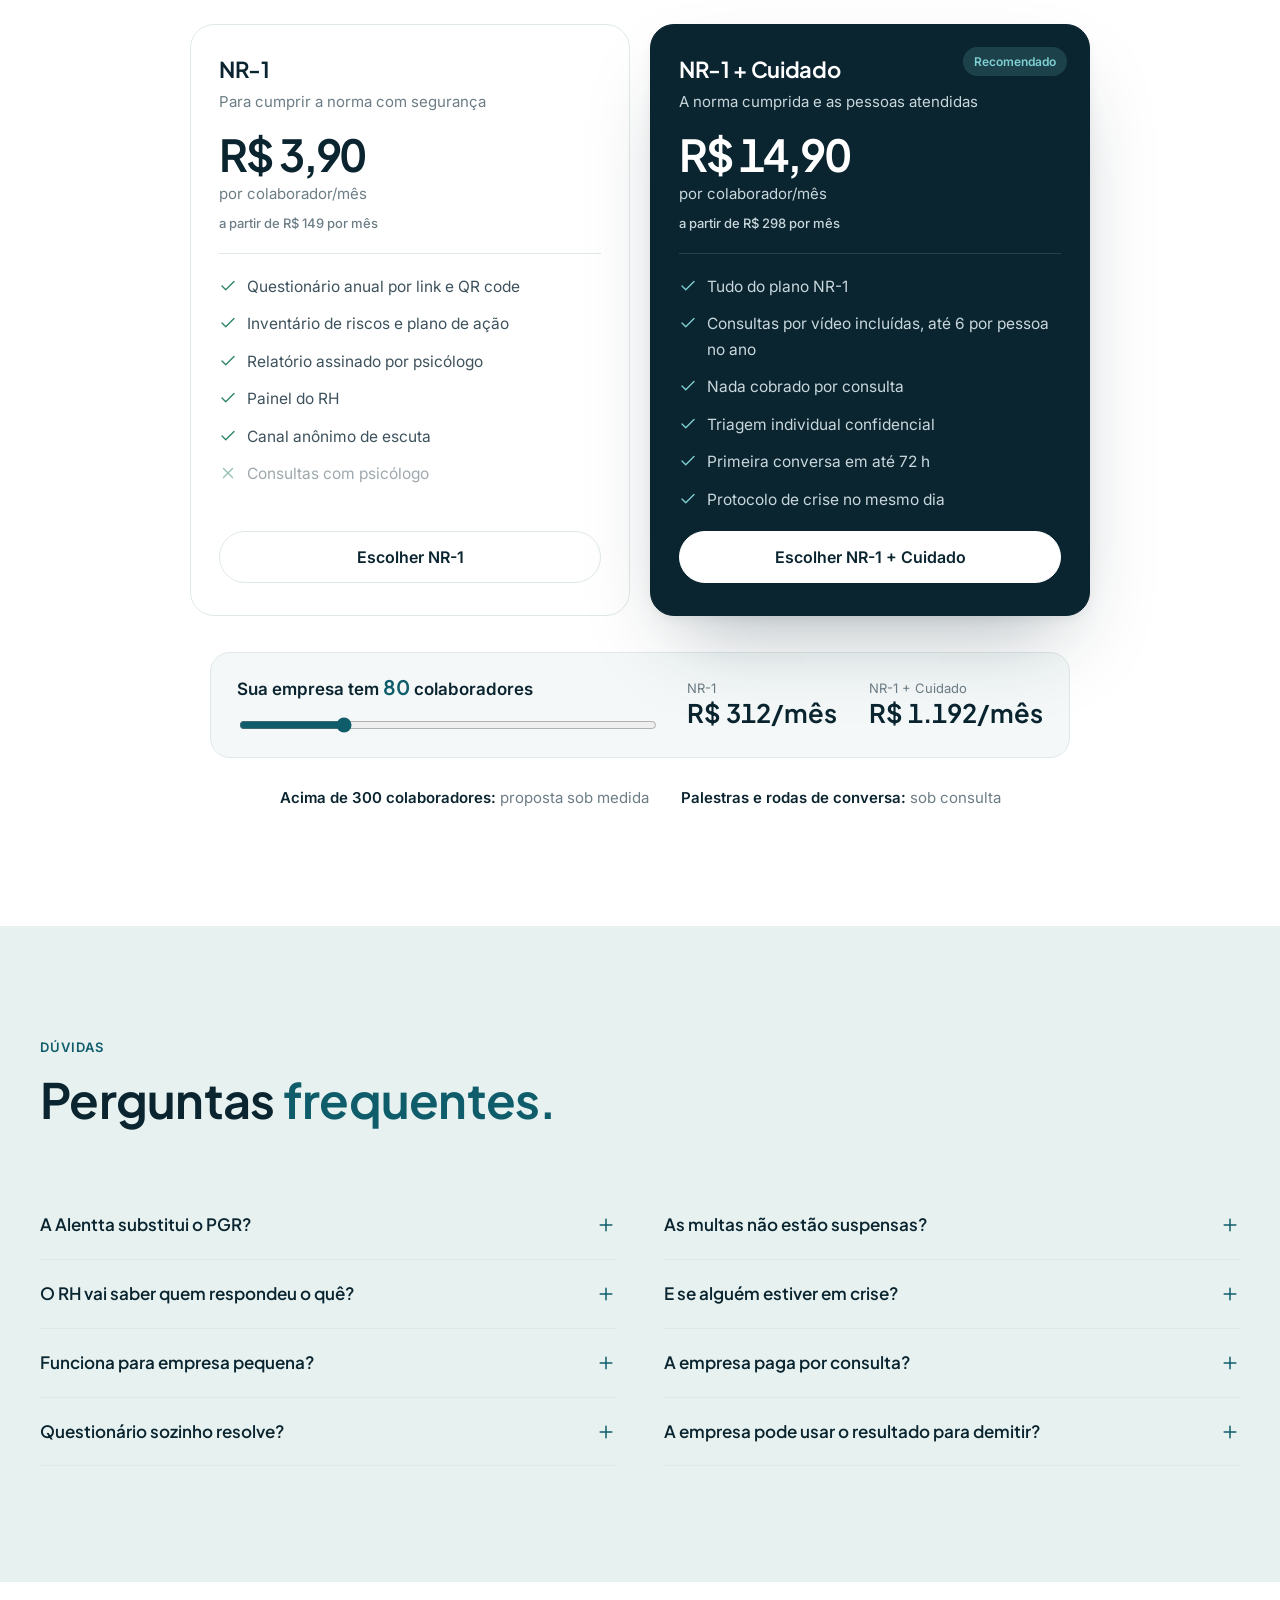
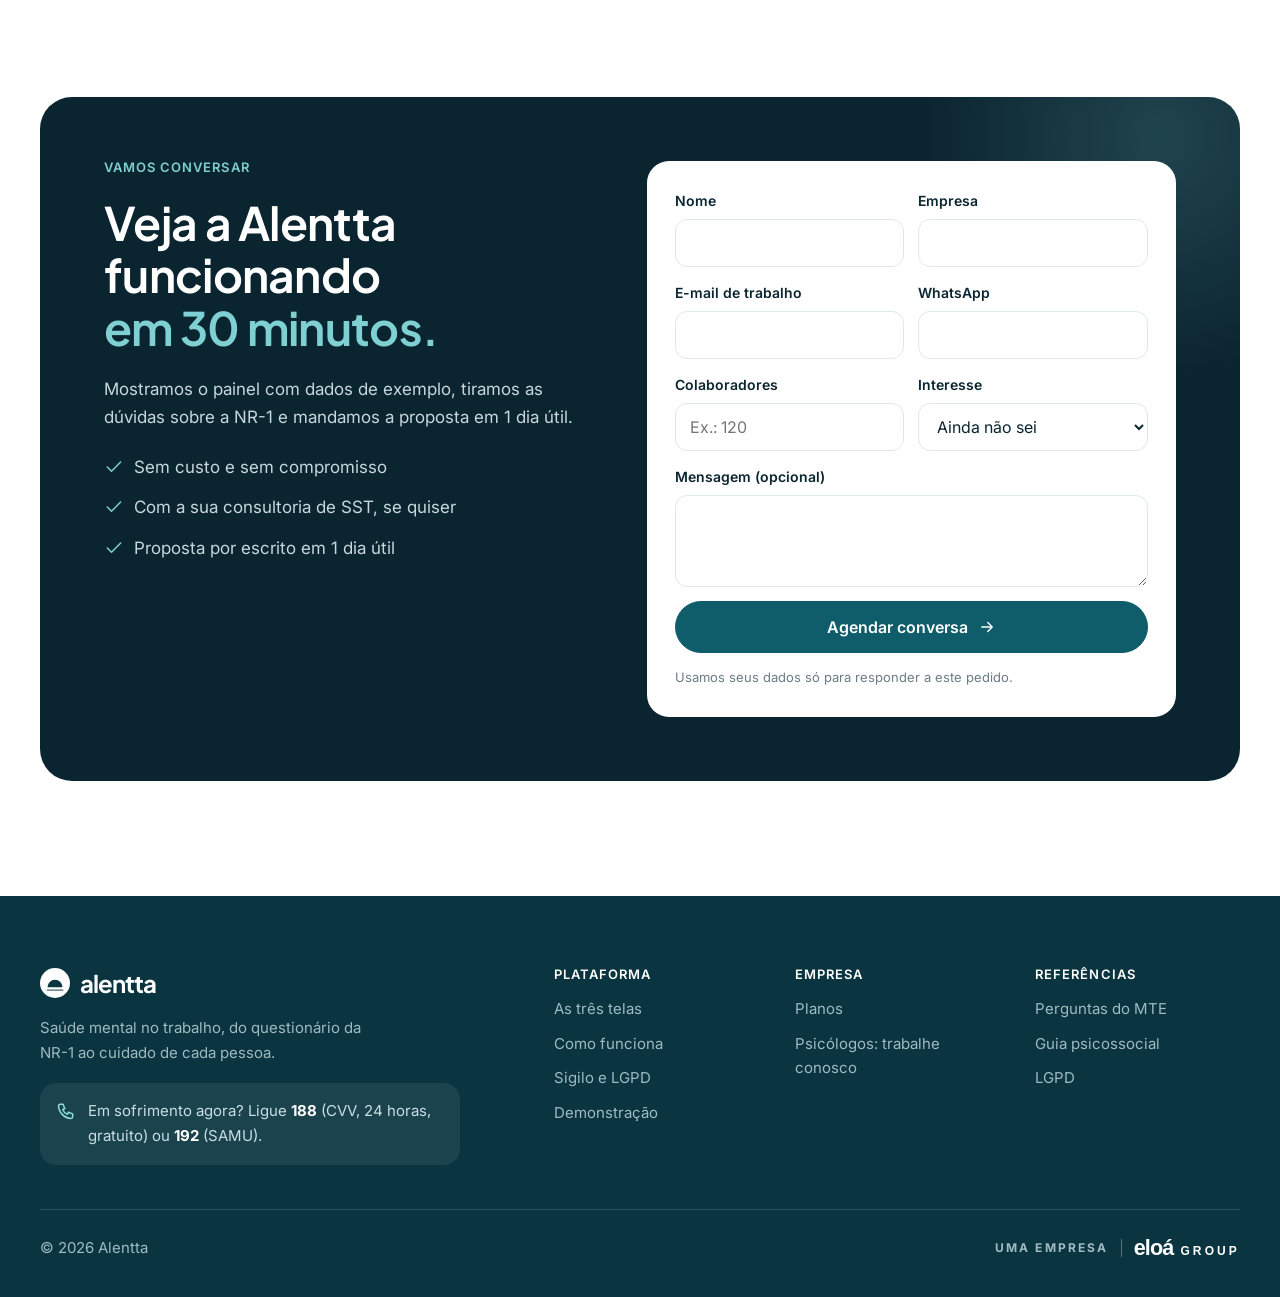
==== commit 354b73ba: "Mais cor: abertura e normas em verde-azulado escuro, secoes alternando branco e menta, rodape escuro" ====
--- a/index.html
+++ b/index.html
@@ -6,6 +6,15 @@
 <title>Alentta</title>
 <meta name="claude:viewport-fit-sides" content="cover">
 <meta name="description" content="Avaliação psicossocial da NR-1, psicólogos por vídeo e um painel para o RH acompanhar tudo, sem nunca ver respostas individuais.">
+<!-- Fora do Google enquanto o nome e o domínio são provisórios. Tirar esta linha quando estiverem definidos. -->
+<meta name="robots" content="noindex">
+<link rel="icon" href="img/favicon.svg" type="image/svg+xml">
+<meta property="og:type" content="website">
+<meta property="og:title" content="Alentta · Saúde mental no trabalho e NR-1">
+<meta property="og:description" content="Avaliação psicossocial anônima, psicólogos por vídeo e um painel para o RH, sem nunca ver respostas individuais.">
+<meta property="og:image" content="https://almir2015666-cpu.github.io/alentta/img/equipe-sorrindo.jpg">
+<meta property="og:url" content="https://almir2015666-cpu.github.io/alentta/">
+<meta property="og:locale" content="pt_BR">
 <link rel="preconnect" href="https://fonts.googleapis.com">
 <link rel="preconnect" href="https://fonts.gstatic.com" crossorigin>
 <link rel="stylesheet" href="https://fonts.googleapis.com/css2?family=Inter:wght@400;500;600&family=Plus+Jakarta+Sans:wght@500;600;700&display=swap">
@@ -110,7 +119,7 @@
 </section>
 
 <!-- POR QUE AGORA -->
-<section class="sec" aria-labelledby="agora-title">
+<section class="sec mint" aria-labelledby="agora-title">
   <div class="wrap now">
     <div class="head">
       <span class="label">Por que agora</span>
@@ -126,7 +135,7 @@
 </section>
 
 <!-- TRÊS FRENTES -->
-<section class="sec soft" aria-labelledby="frentes-title">
+<section class="sec" aria-labelledby="frentes-title">
   <div class="wrap">
     <div class="head">
       <span class="label">O que a Alentta faz</span>
@@ -141,7 +150,7 @@
 </section>
 
 <!-- PLATAFORMA (abas) -->
-<section class="sec" id="plataforma" aria-labelledby="plat-title">
+<section class="sec soft" id="plataforma" aria-labelledby="plat-title">
   <div class="wrap">
     <div class="head center">
       <span class="label">Plataforma</span>
@@ -291,7 +300,7 @@
 </section>
 
 <!-- COMO FUNCIONA -->
-<section class="sec soft" id="como-funciona" aria-labelledby="como-title">
+<section class="sec" id="como-funciona" aria-labelledby="como-title">
   <div class="wrap">
     <div class="head">
       <span class="label">Como funciona</span>
@@ -307,7 +316,7 @@
 </section>
 
 <!-- PARA O COLABORADOR (foto) -->
-<section class="sec" aria-labelledby="col-title">
+<section class="sec mint" aria-labelledby="col-title">
   <div class="wrap split">
     <div class="split-photo"><img src="img/colaborador-celular.jpg" width="1400" height="933" loading="lazy" alt="Colaborador sorrindo enquanto usa o celular"></div>
     <div class="split-copy">
@@ -373,7 +382,7 @@
 </section>
 
 <!-- VALOR (foto) -->
-<section class="sec soft" aria-labelledby="valor-title">
+<section class="sec mint" aria-labelledby="valor-title">
   <div class="wrap">
     <div class="split">
       <div class="split-photo"><img src="img/reuniao-equipe.jpg" width="1400" height="933" loading="lazy" alt="Equipe reunida conversando em volta de uma mesa"></div>
@@ -450,7 +459,7 @@
 </section>
 
 <!-- DÚVIDAS -->
-<section class="sec soft" id="duvidas" aria-labelledby="duvidas-title">
+<section class="sec mint" id="duvidas" aria-labelledby="duvidas-title">
   <div class="wrap">
     <div class="head">
       <span class="label">Dúvidas</span>
@@ -548,6 +557,9 @@
 
 <script>
 (function(){
+  /* Contato comercial: preencher quando o dono passar o número e o e-mail. Sem eles, o formulário avisa que ainda não envia. */
+  var CONTATO = { whatsapp: '', whatsappVisivel: '', email: '' };
+
   /* menu do celular */
   var btn = document.getElementById('menu-btn'), menu = document.getElementById('mobile-menu');
   btn.addEventListener('click', function(){
@@ -613,7 +625,22 @@
       return;
     }
     msg.style.background = ''; msg.style.color = '';
-    msg.textContent = 'Pedido registrado nesta prévia. Na versão no ar, ele chega à equipe e a resposta sai em 1 dia útil.';
+    var d = function(id){ return document.getElementById(id).value.trim(); };
+    var linhas = ['Olá! Quero conhecer a Alentta.', 'Nome: ' + d('f-nome'), 'Empresa: ' + d('f-empresa'), 'E-mail: ' + d('f-email'),
+      'WhatsApp: ' + d('f-tel'), 'Colaboradores: ' + d('f-n'), 'Interesse: ' + sel.value];
+    if (d('f-msg')) linhas.push('Mensagem: ' + d('f-msg'));
+    var texto = linhas.join(String.fromCharCode(10));
+    if (CONTATO.whatsapp) {
+      window.location.href = 'https://wa.me/' + CONTATO.whatsapp + '?text=' + encodeURIComponent(texto);
+      msg.textContent = 'Abrindo o WhatsApp com a sua mensagem pronta. Se não abrir, chame no ' + CONTATO.whatsappVisivel + '.';
+      return;
+    }
+    if (CONTATO.email) {
+      window.location.href = 'mailto:' + CONTATO.email + '?subject=' + encodeURIComponent('Apresentação Alentta - ' + d('f-empresa')) + '&body=' + encodeURIComponent(texto);
+      msg.textContent = 'Abrindo o seu e-mail com a mensagem pronta para ' + CONTATO.email + '.';
+      return;
+    }
+    msg.textContent = 'Obrigado! O atendimento comercial está sendo aberto e este formulário passa a enviar nos próximos dias.';
   });
 })();
 </script>
--- a/css/home.css
+++ b/css/home.css
@@ -233,6 +233,10 @@
 .act small{color:var(--muted);font-size:.6875rem}
 .act .chip{grid-row:span 2;align-self:center}
 @media (max-width:760px){.app{grid-template-columns:1fr}.app-side{display:none}.kpis{grid-template-columns:repeat(2,minmax(0,1fr))}.panel-grid{grid-template-columns:1fr}}
+/* No celular o mapa de calor rola de lado dentro do cartão, em vez de espremer os nomes das colunas. */
+@media (max-width:620px){.card:has(.heat){overflow-x:auto}.card .heat{min-width:470px}}
+.calc .calc-out b{white-space:nowrap}
+@media (max-width:620px){.calc .calc-out{gap:22px}.calc .calc-out b{font-size:1.3rem}}
 
 /* celulares (colaborador) */
 .phones{display:flex;justify-content:center;align-items:flex-start;gap:clamp(16px,3vw,36px);padding:12px 0}
@@ -415,3 +419,82 @@
 .group-wordmark small{font-size:12px;font-weight:700;letter-spacing:.26em;text-transform:uppercase}
 @media (max-width:860px){.footer-top{grid-template-columns:repeat(3,minmax(0,1fr))}.footer-top>:first-child{grid-column:1/-1}}
 @media (max-width:520px){.footer-top{grid-template-columns:1fr}}
+
+/* ======================================================================
+   MAIS COR (11/11/2026): o dono achou o site "muito branco".
+   Abertura e normas em verde-azulado escuro, seções alternando branco e menta,
+   rodapé escuro, âmbar em pequenos detalhes. Fica no fim para sobrepor as regras acima.
+   ====================================================================== */
+:root{--mint:#E7F2F0;--mint-2:#D5EAE6;--deep:#0A3540;--deep-2:#0E4F5C;--amber:#E3A13B}
+@media (prefers-color-scheme: dark){:root:not([data-theme="light"]){--mint:#0F2B33;--mint-2:#143640;--deep:#04161C;--deep-2:#0A2B33}}
+:root[data-theme="dark"]{--mint:#0F2B33;--mint-2:#143640;--deep:#04161C;--deep-2:#0A2B33}
+
+.sec.mint{background:var(--mint)}
+.sec.soft{background:linear-gradient(180deg,var(--bg-soft),var(--mint))}
+
+/* topo: escuro sobre a abertura, claro depois de rolar */
+body::before{background:var(--deep)}
+.nav{background:var(--deep);transition:background .25s,border-color .25s}
+.nav:not(.scrolled){--brand:#FFFFFF;--brand-ink:#0A3540;--brand-strong:#E7F2F0;--ink:#FFFFFF;--line:rgba(255,255,255,.18);--bg:#0A3540}
+.nav:not(.scrolled) .nav-links a{color:#CFE3E6}
+.nav:not(.scrolled) .nav-links a:hover{color:#fff}
+.nav.scrolled{background:color-mix(in srgb,#FFFFFF 92%,transparent)}
+@media (prefers-color-scheme: dark){:root:not([data-theme="light"]) .nav.scrolled{background:color-mix(in srgb,#081A21 92%,transparent)}}
+:root[data-theme="dark"] .nav.scrolled{background:color-mix(in srgb,#081A21 92%,transparent)}
+
+/* abertura */
+.hero{color:#C9DEE2;background:
+  radial-gradient(900px 520px at 88% 8%,rgba(127,208,211,.22),transparent 62%),
+  radial-gradient(640px 420px at -5% 105%,rgba(227,161,59,.14),transparent 60%),
+  linear-gradient(165deg,var(--deep) 0%,var(--deep-2) 100%)}
+.hero h1{color:#FFFFFF}
+.hero h1 em{color:#8EDBDC}
+.hero-sub{color:#BCD5DA}
+.hero .badge{background:rgba(255,255,255,.1);color:#D3ECEE}
+.hero .badge i{background:var(--amber);color:#2A1A04}
+.hero .btn{background:#FFFFFF;border-color:#FFFFFF;color:#0B2530}
+.hero .btn:hover{background:var(--mint);border-color:var(--mint)}
+.hero .btn.line{background:transparent;border-color:rgba(255,255,255,.4);color:#FFFFFF}
+.hero .btn.line:hover{border-color:#FFFFFF}
+.hero-proof{color:#BCD5DA}
+.hero-proof .ico{color:#8EDBDC}
+.hero-photo{box-shadow:0 40px 80px -30px rgba(0,0,0,.55)}
+
+/* faixa das normas, continuando a abertura */
+.norms{background:#08303A;border:0}
+.norms p{color:#9FC3C8}
+.norms li{color:#FFFFFF}
+.norms li span{color:#9FC3C8}
+
+/* três frentes em cartões menta, ícone sólido */
+.pillar{background:var(--mint);border-radius:24px;padding:30px 28px}
+.pillar-ico{background:var(--brand);color:var(--brand-ink)}
+
+/* vitrine com mais cor */
+.stage{background:linear-gradient(155deg,var(--mint-2),var(--bg-soft));border-color:transparent}
+.tab[aria-selected="true"]{background:var(--brand);border-color:var(--brand)}
+.tab[aria-selected="true"] b{color:var(--brand-ink)}
+.tab[aria-selected="true"] span,.tab[aria-selected="true"] li{color:color-mix(in srgb,var(--brand-ink) 82%,transparent)}
+.tab[aria-selected="true"] li .ico{color:#8EDBDC}
+
+/* ícones sobre menta ficam em branco para não sumir */
+.sec.mint .vi{background:var(--card)}
+.sec.mint .label,.sec.soft .label{color:var(--brand)}
+
+/* números e etapas com um toque de âmbar */
+.steps li::after{background:var(--amber)}
+.stat{border-top-color:var(--brand)}
+.promise div{background:var(--mint)}
+
+/* rodapé escuro */
+.footer{background:var(--deep);color:#9FBBC1}
+.footer h4{color:#FFFFFF}
+.footer a:hover{color:#FFFFFF}
+.footer .brand{color:#FFFFFF;--brand:#FFFFFF;--brand-ink:#0A3540}
+.help{background:rgba(255,255,255,.07);color:#C9DEE2}
+.help b{color:#FFFFFF}
+.help .ico{color:#8EDBDC}
+.footer-bottom{border-top-color:rgba(255,255,255,.14)}
+.group-sign{color:#FFFFFF}
+.group-label{color:#9FBBC1}
+.group-sep{background:rgba(255,255,255,.3)}
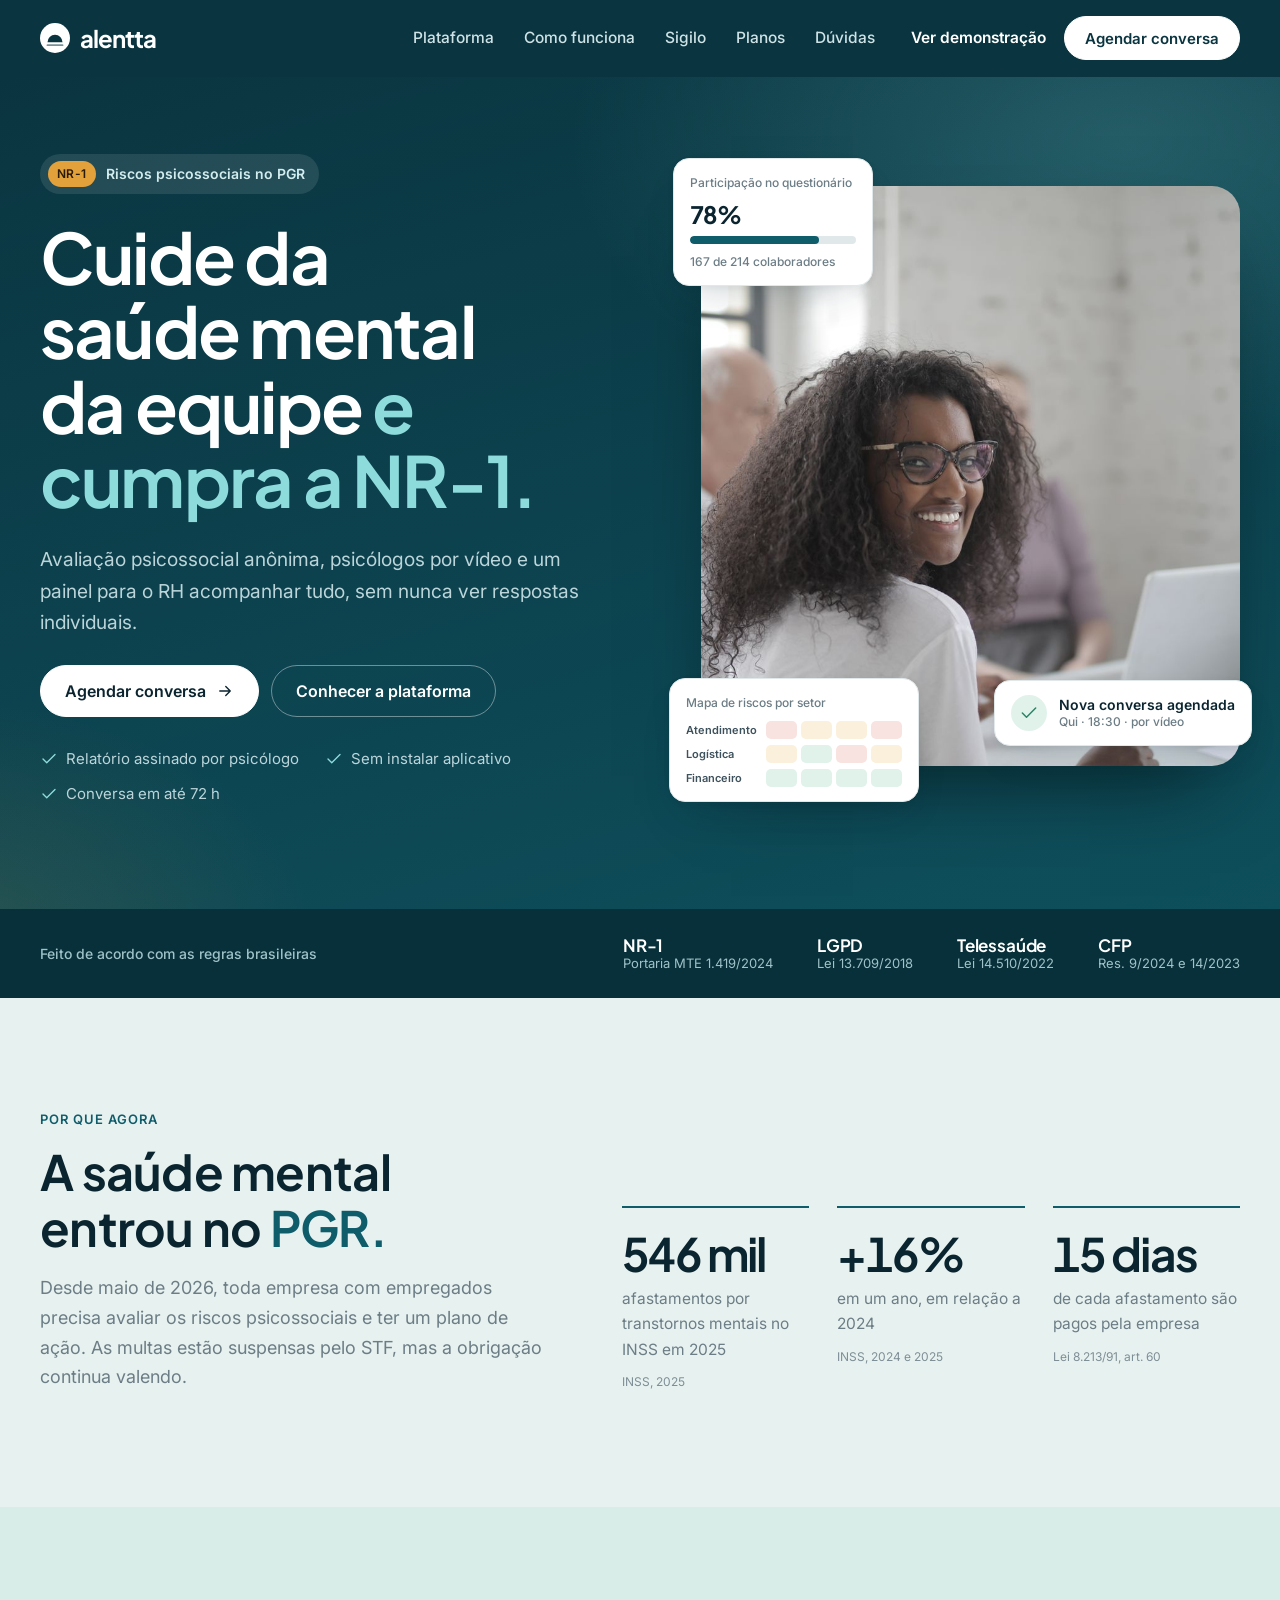
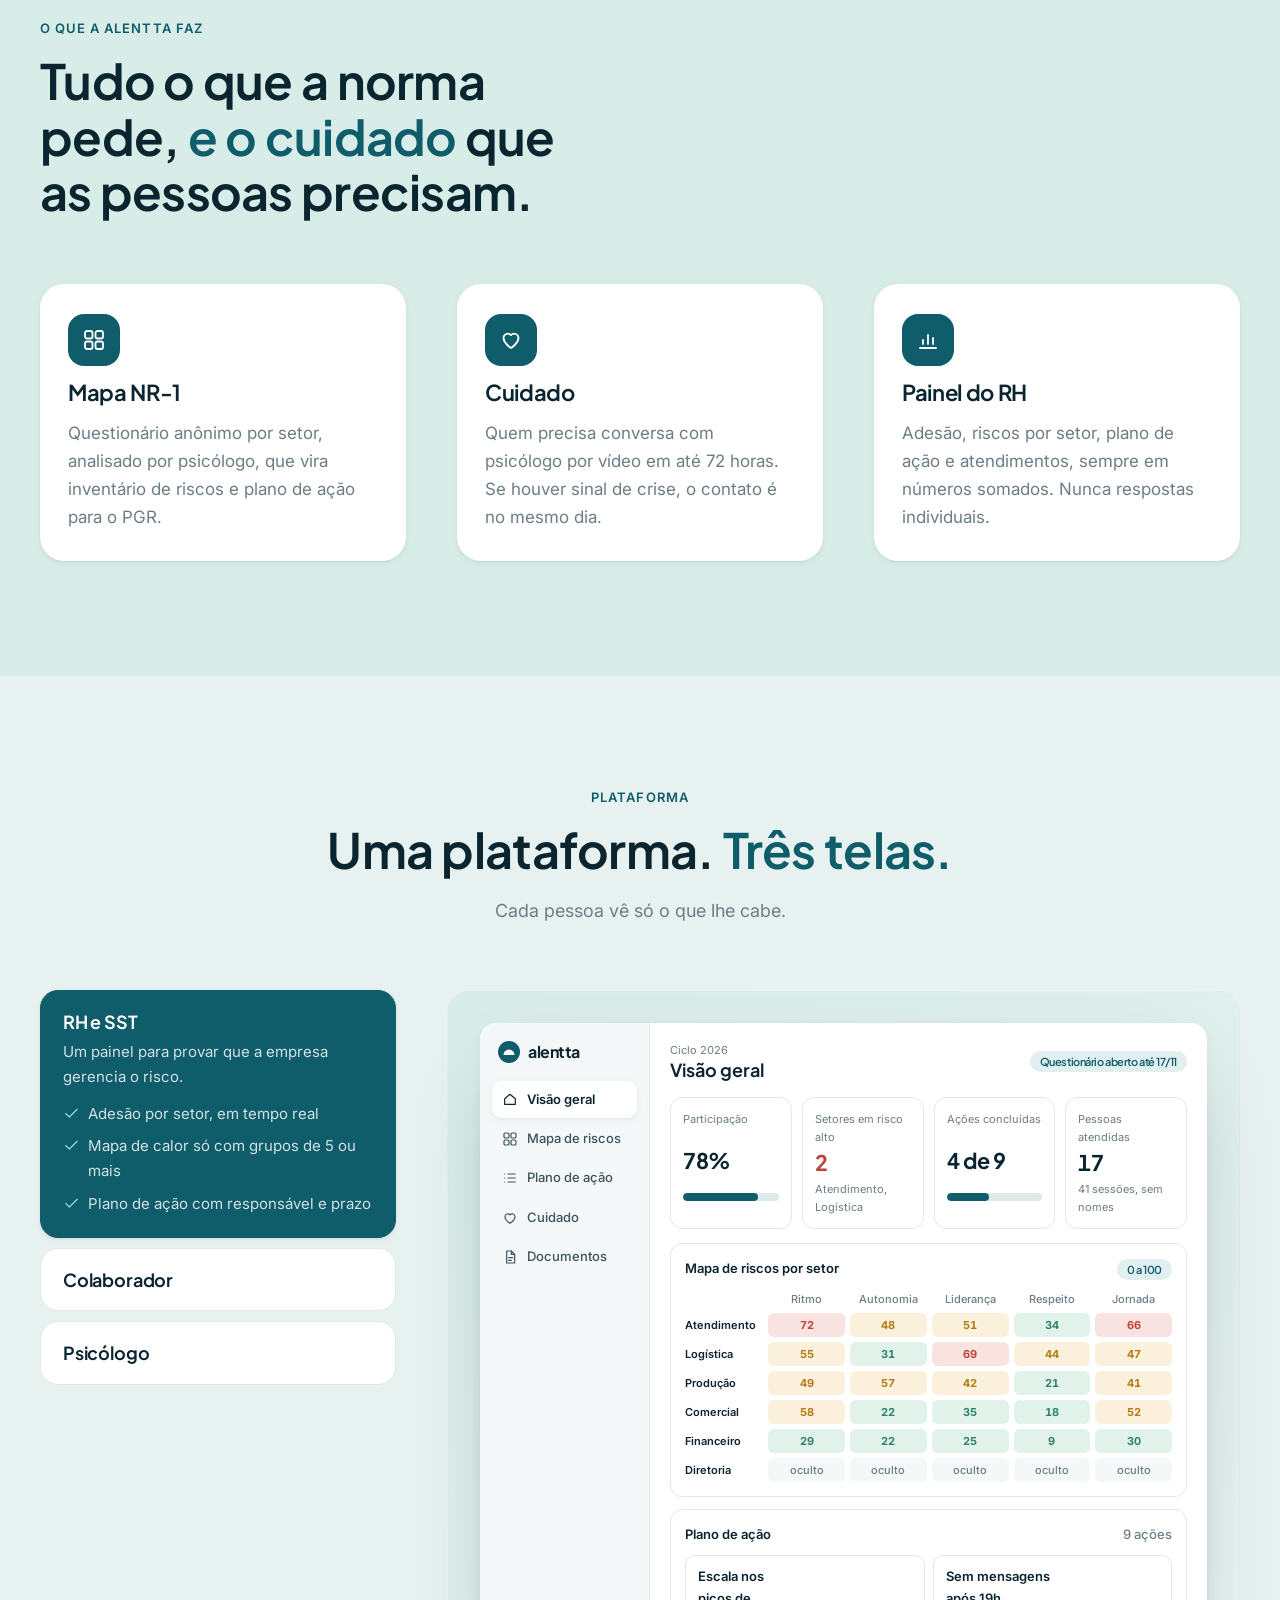
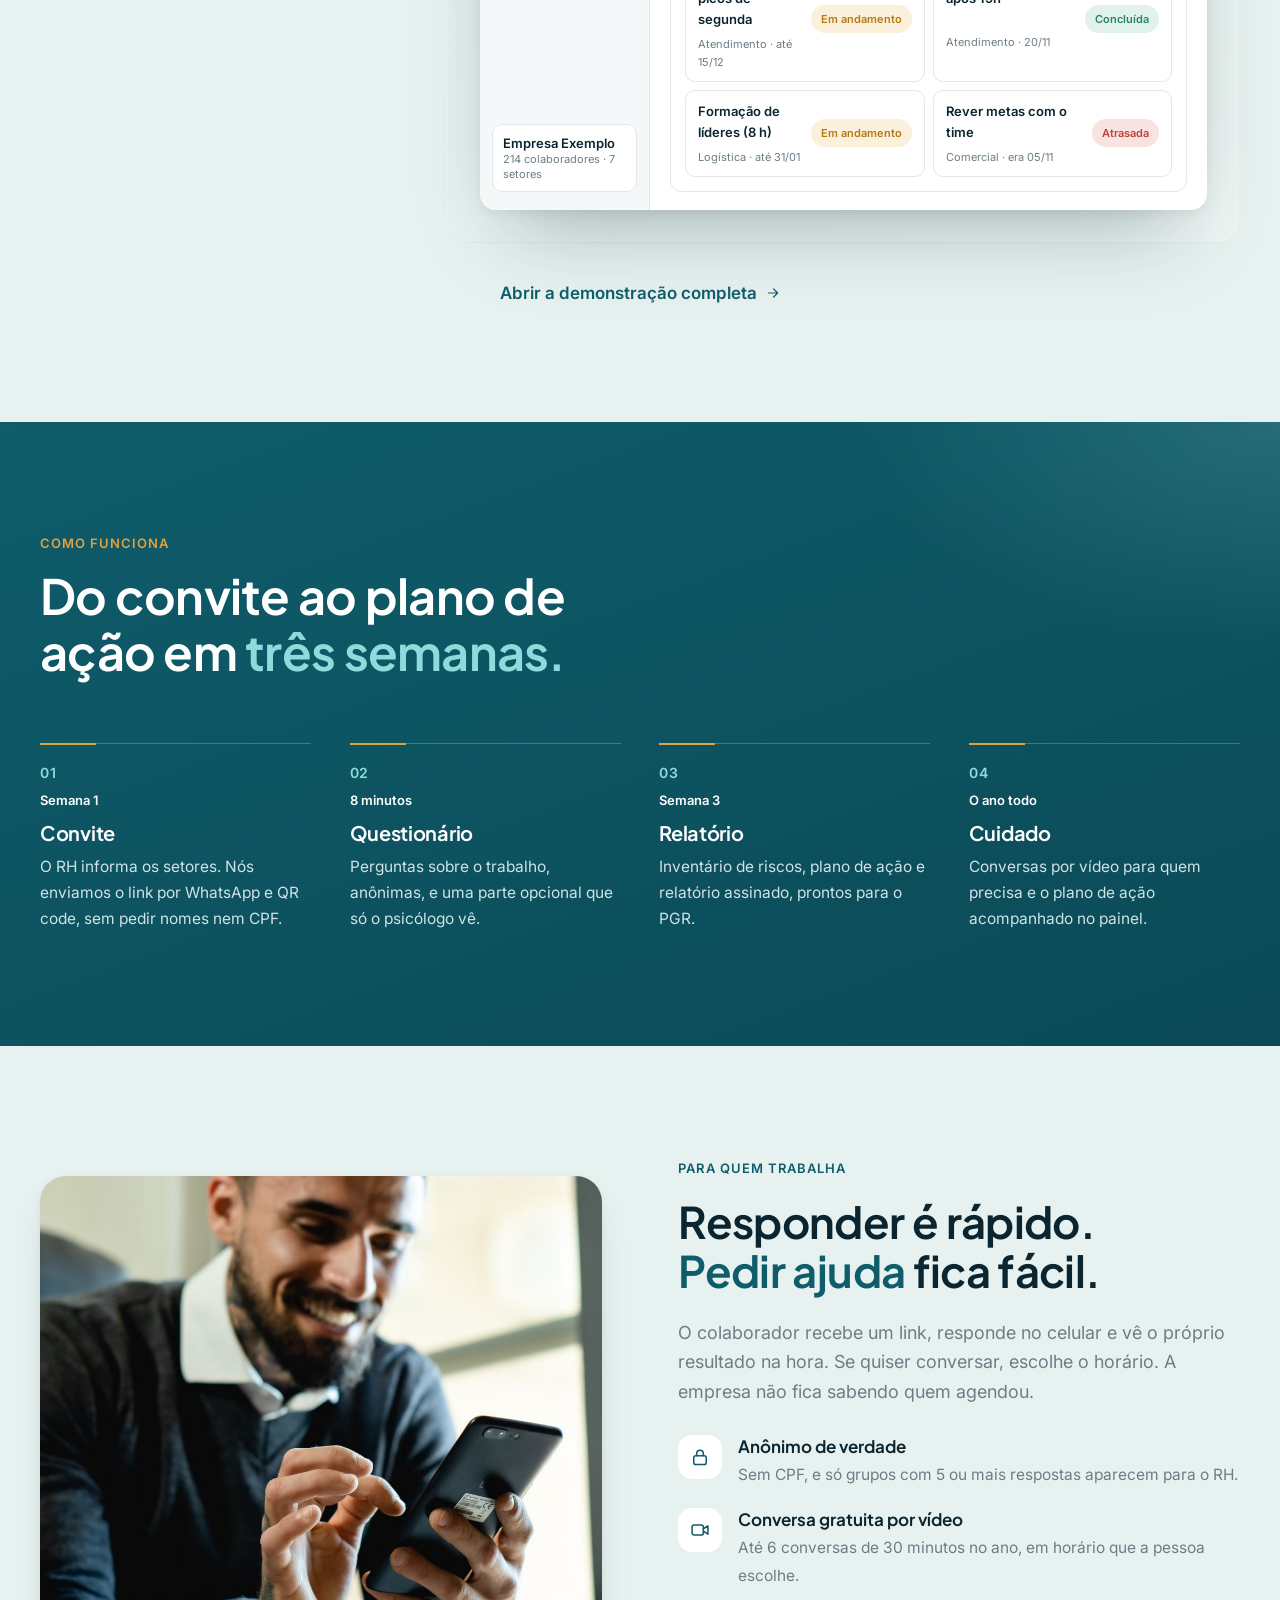
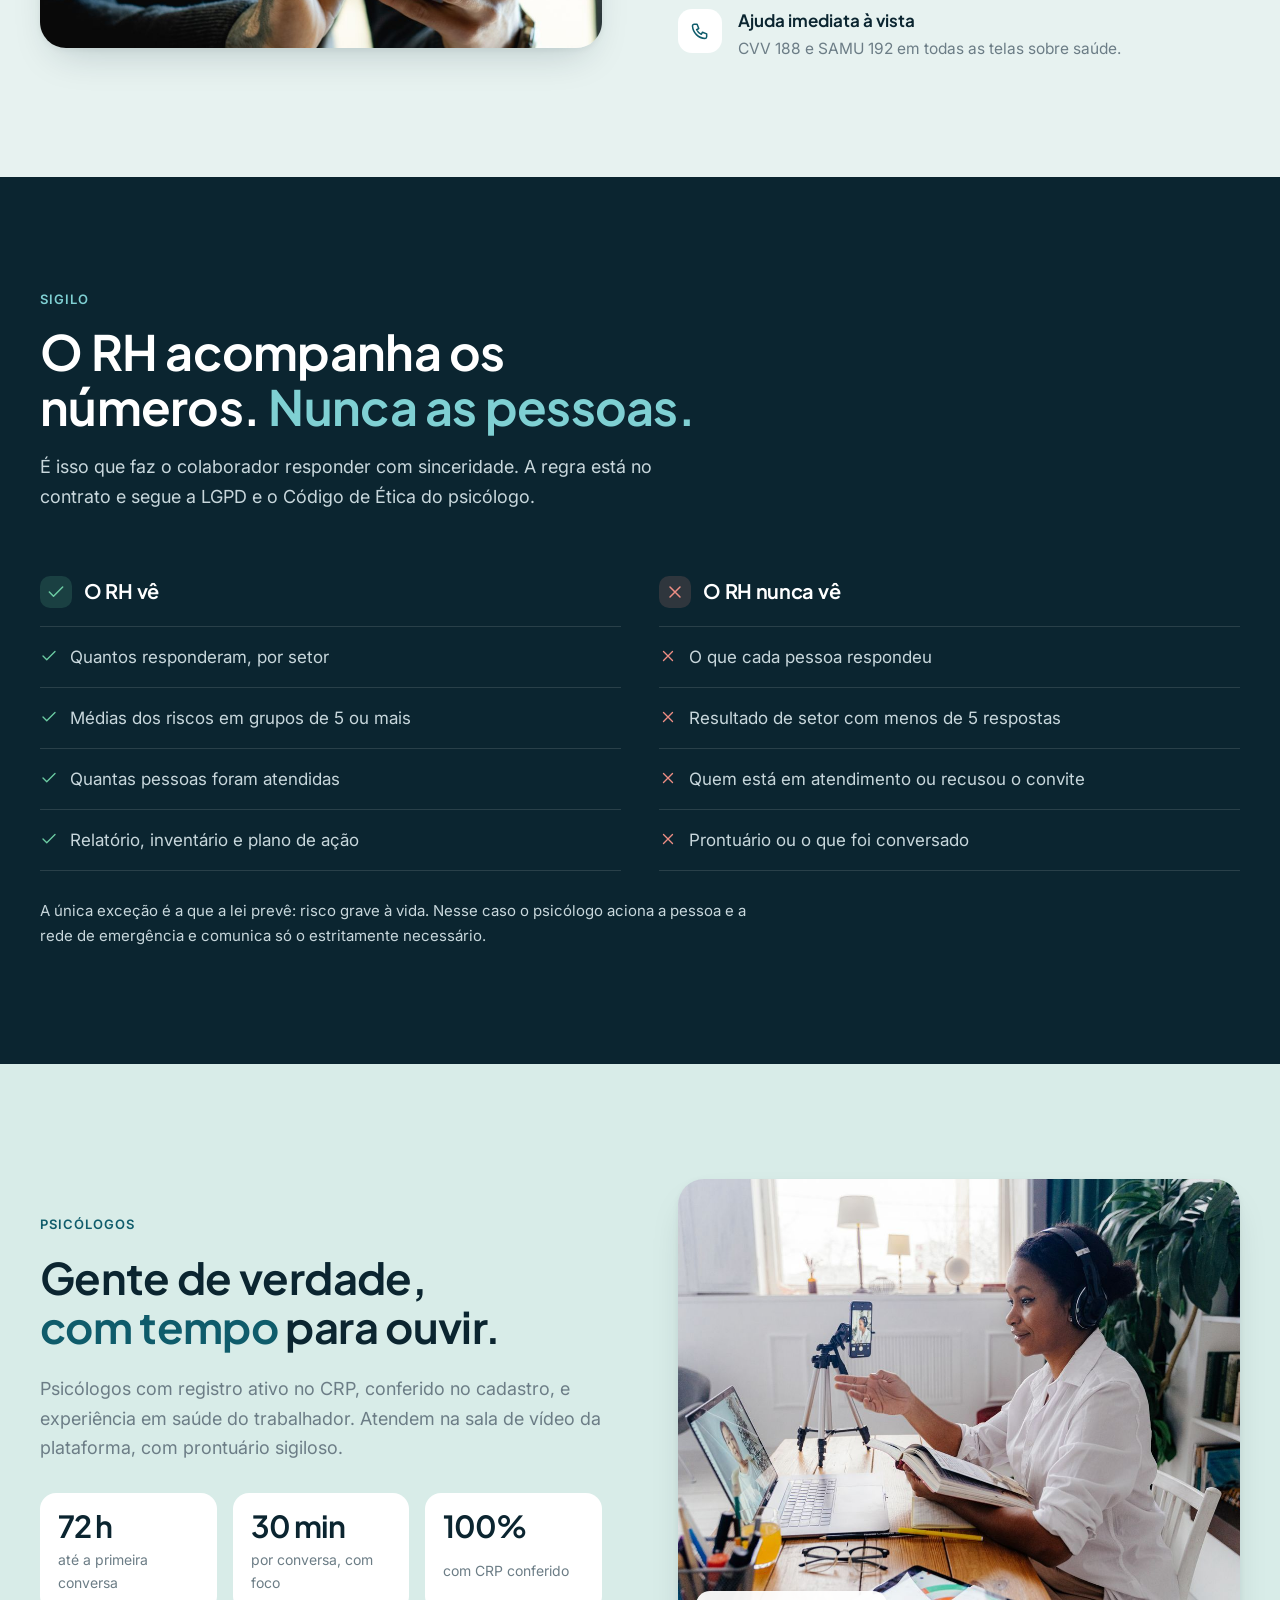
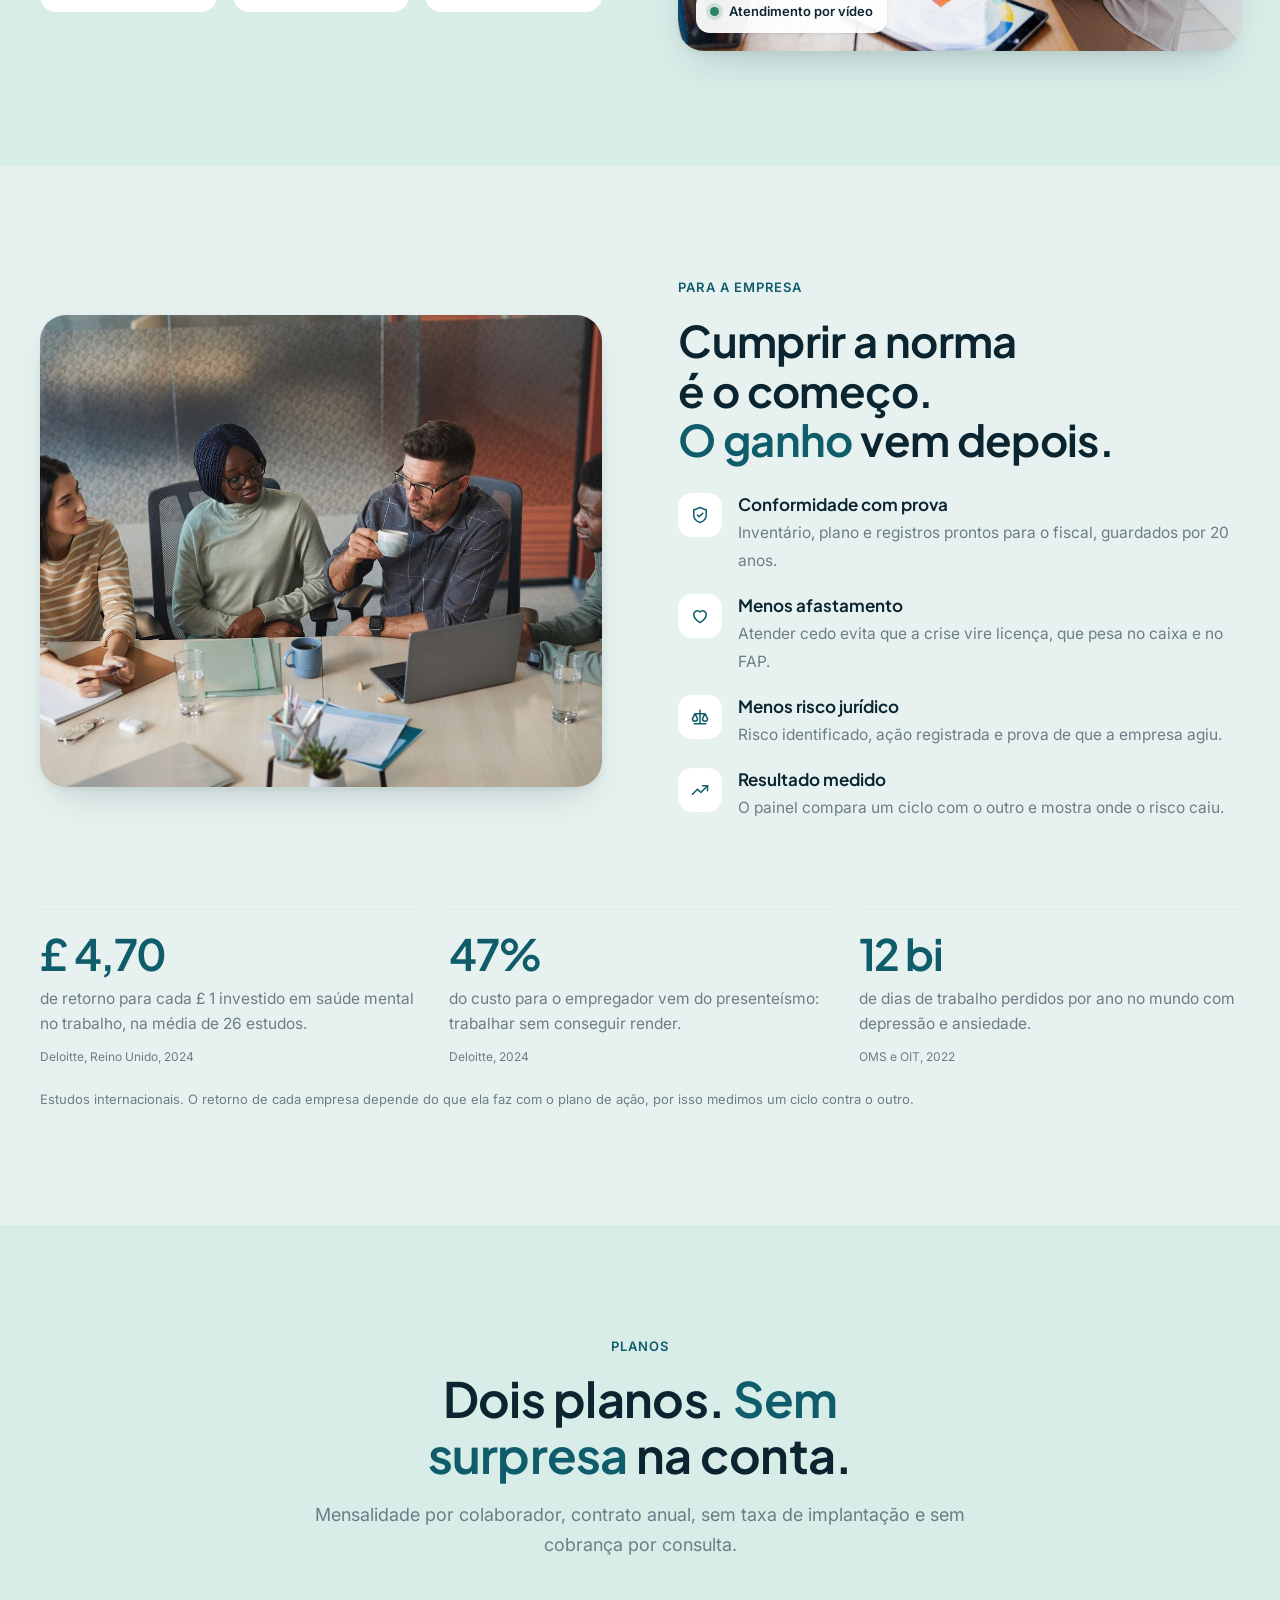
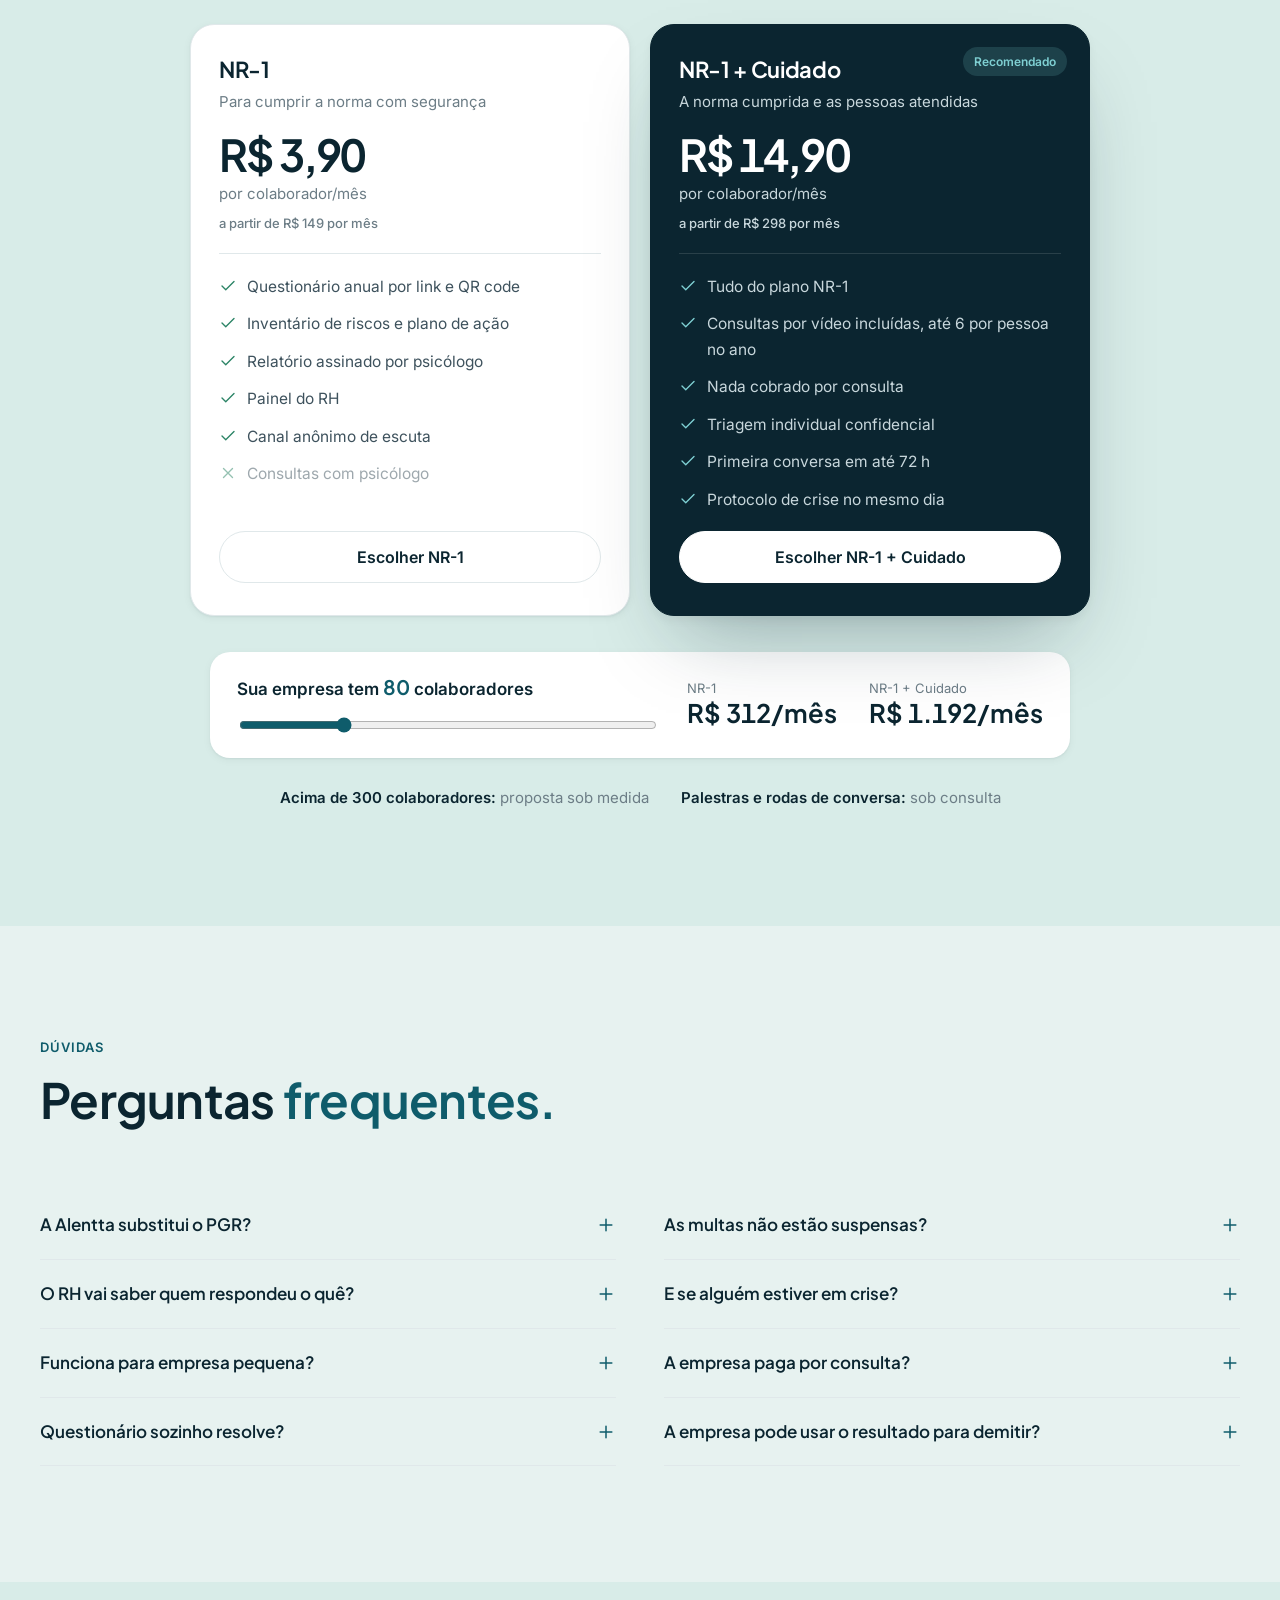
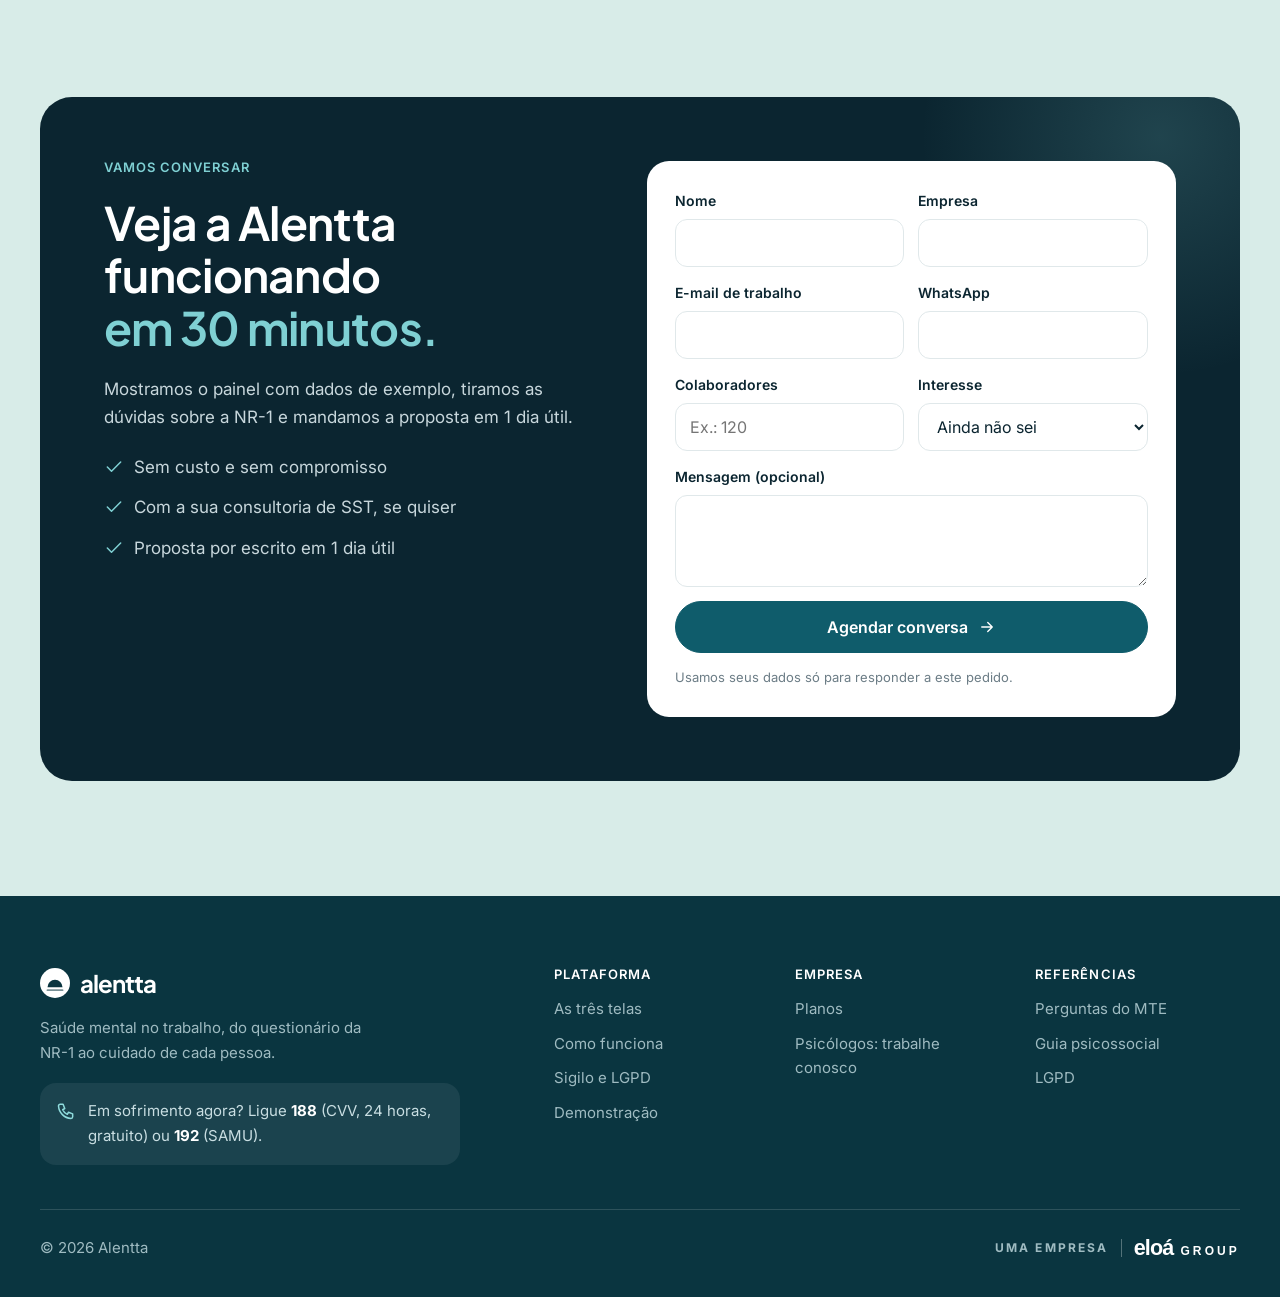
==== commit 1539ce89: "Sem fundo branco: secoes em dois tons de menta, faixa da marca no Como funciona" ====
--- a/index.html
+++ b/index.html
@@ -135,7 +135,7 @@
 </section>
 
 <!-- TRÊS FRENTES -->
-<section class="sec" aria-labelledby="frentes-title">
+<section class="sec mint2" aria-labelledby="frentes-title">
   <div class="wrap">
     <div class="head">
       <span class="label">O que a Alentta faz</span>
@@ -150,7 +150,7 @@
 </section>
 
 <!-- PLATAFORMA (abas) -->
-<section class="sec soft" id="plataforma" aria-labelledby="plat-title">
+<section class="sec mint" id="plataforma" aria-labelledby="plat-title">
   <div class="wrap">
     <div class="head center">
       <span class="label">Plataforma</span>
@@ -300,7 +300,7 @@
 </section>
 
 <!-- COMO FUNCIONA -->
-<section class="sec" id="como-funciona" aria-labelledby="como-title">
+<section class="sec teal" id="como-funciona" aria-labelledby="como-title">
   <div class="wrap">
     <div class="head">
       <span class="label">Como funciona</span>
@@ -365,7 +365,7 @@
 </section>
 
 <!-- PSICÓLOGOS (foto) -->
-<section class="sec" aria-labelledby="psi-title">
+<section class="sec mint2" aria-labelledby="psi-title">
   <div class="wrap split rev">
     <div class="split-photo"><img src="img/psicologa-video.jpg" width="1400" height="933" loading="lazy" alt="Psicóloga com fone de ouvido atendendo por vídeo"><span class="photo-tag"><i></i>Atendimento por vídeo</span></div>
     <div class="split-copy">
@@ -407,7 +407,7 @@
 </section>
 
 <!-- PLANOS -->
-<section class="sec" id="planos" aria-labelledby="planos-title">
+<section class="sec mint2" id="planos" aria-labelledby="planos-title">
   <div class="wrap">
     <div class="head center">
       <span class="label">Planos</span>
@@ -479,7 +479,7 @@
 </section>
 
 <!-- CHAMADA FINAL -->
-<section class="sec" id="contato" aria-labelledby="contato-title">
+<section class="sec mint2" id="contato" aria-labelledby="contato-title">
   <div class="final">
     <div class="final-copy">
       <span class="label" style="color:#7FD0D3">Vamos conversar</span>
--- a/css/home.css
+++ b/css/home.css
@@ -498,3 +498,30 @@
 .group-sign{color:#FFFFFF}
 .group-label{color:#9FBBC1}
 .group-sep{background:rgba(255,255,255,.3)}
+
+/* SEM FUNDO BRANCO (11/11/2026): o dono pediu cor também na "parte branca".
+   As seções alternam dois tons de menta; branco só nos cartões. "Como funciona" vira faixa na cor da marca. */
+:root{--mint-2:#D8ECE8}
+body{background:var(--mint)}
+.sec.mint2{background:var(--mint-2)}
+.sec.mint2 .vi{background:var(--card)}
+.sec.mint2 .label{color:var(--brand)}
+.pillar{background:var(--card);box-shadow:var(--shadow-sm)}
+.promise div{background:var(--card)}
+.calc{background:var(--card);border-color:transparent;box-shadow:var(--shadow-sm)}
+.plan{box-shadow:var(--shadow-sm)}
+.stage{background:linear-gradient(155deg,var(--mint-2),#EEF6F4)}
+@media (prefers-color-scheme: dark){:root:not([data-theme="light"]) .stage{background:linear-gradient(155deg,var(--mint-2),var(--bg-soft))}}
+:root[data-theme="dark"] .stage{background:linear-gradient(155deg,var(--mint-2),var(--bg-soft))}
+
+/* faixa na cor da marca */
+.sec.teal{color:#CFE3E6;background:
+  radial-gradient(700px 380px at 100% 0%,rgba(142,219,220,.18),transparent 60%),
+  linear-gradient(160deg,#0F5C6B,#0B4A56)}
+.sec.teal h2,.sec.teal h3{color:#FFFFFF}
+.sec.teal h2 em{color:#8EDBDC}
+.sec.teal .label{color:var(--amber)}
+.sec.teal .steps li{border-top-color:rgba(255,255,255,.22)}
+.sec.teal .steps li::before{color:#8EDBDC}
+.sec.teal .steps .when{color:#FFFFFF}
+.sec.teal .steps p{color:#CFE3E6}
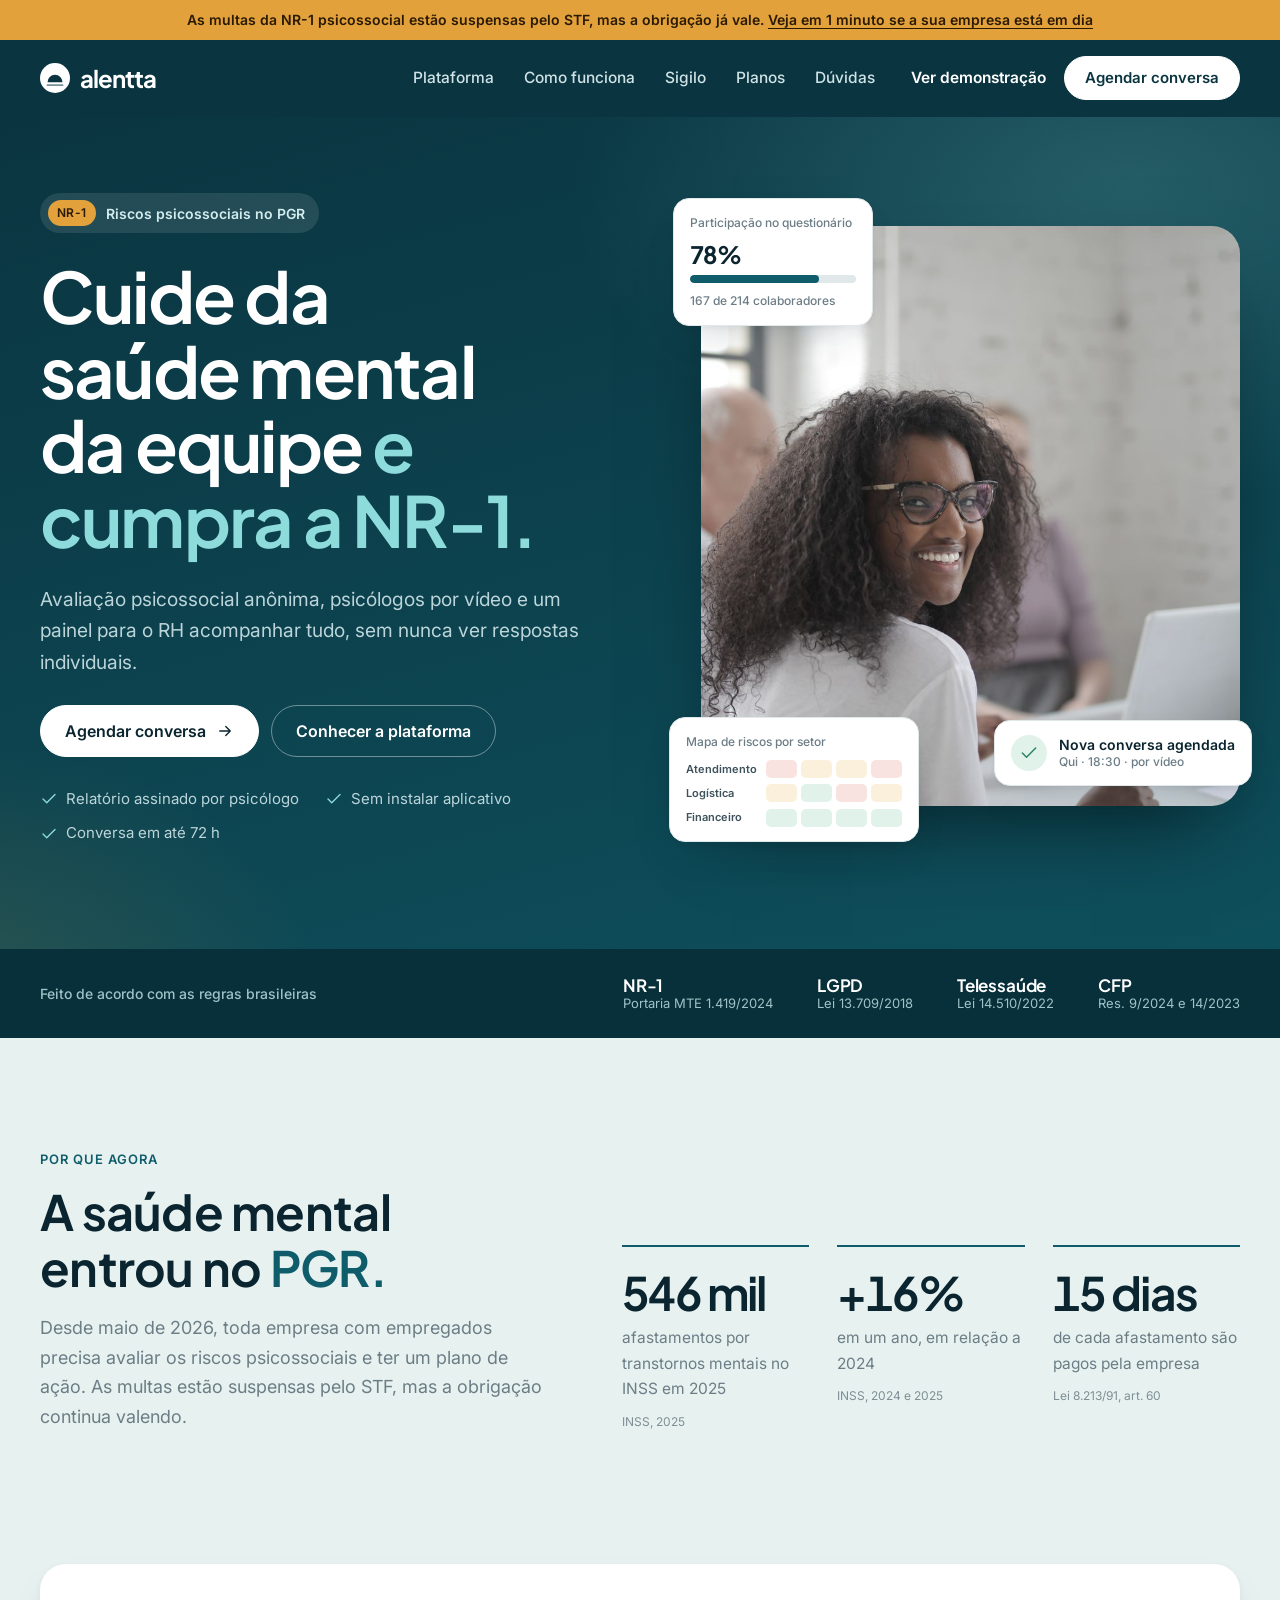
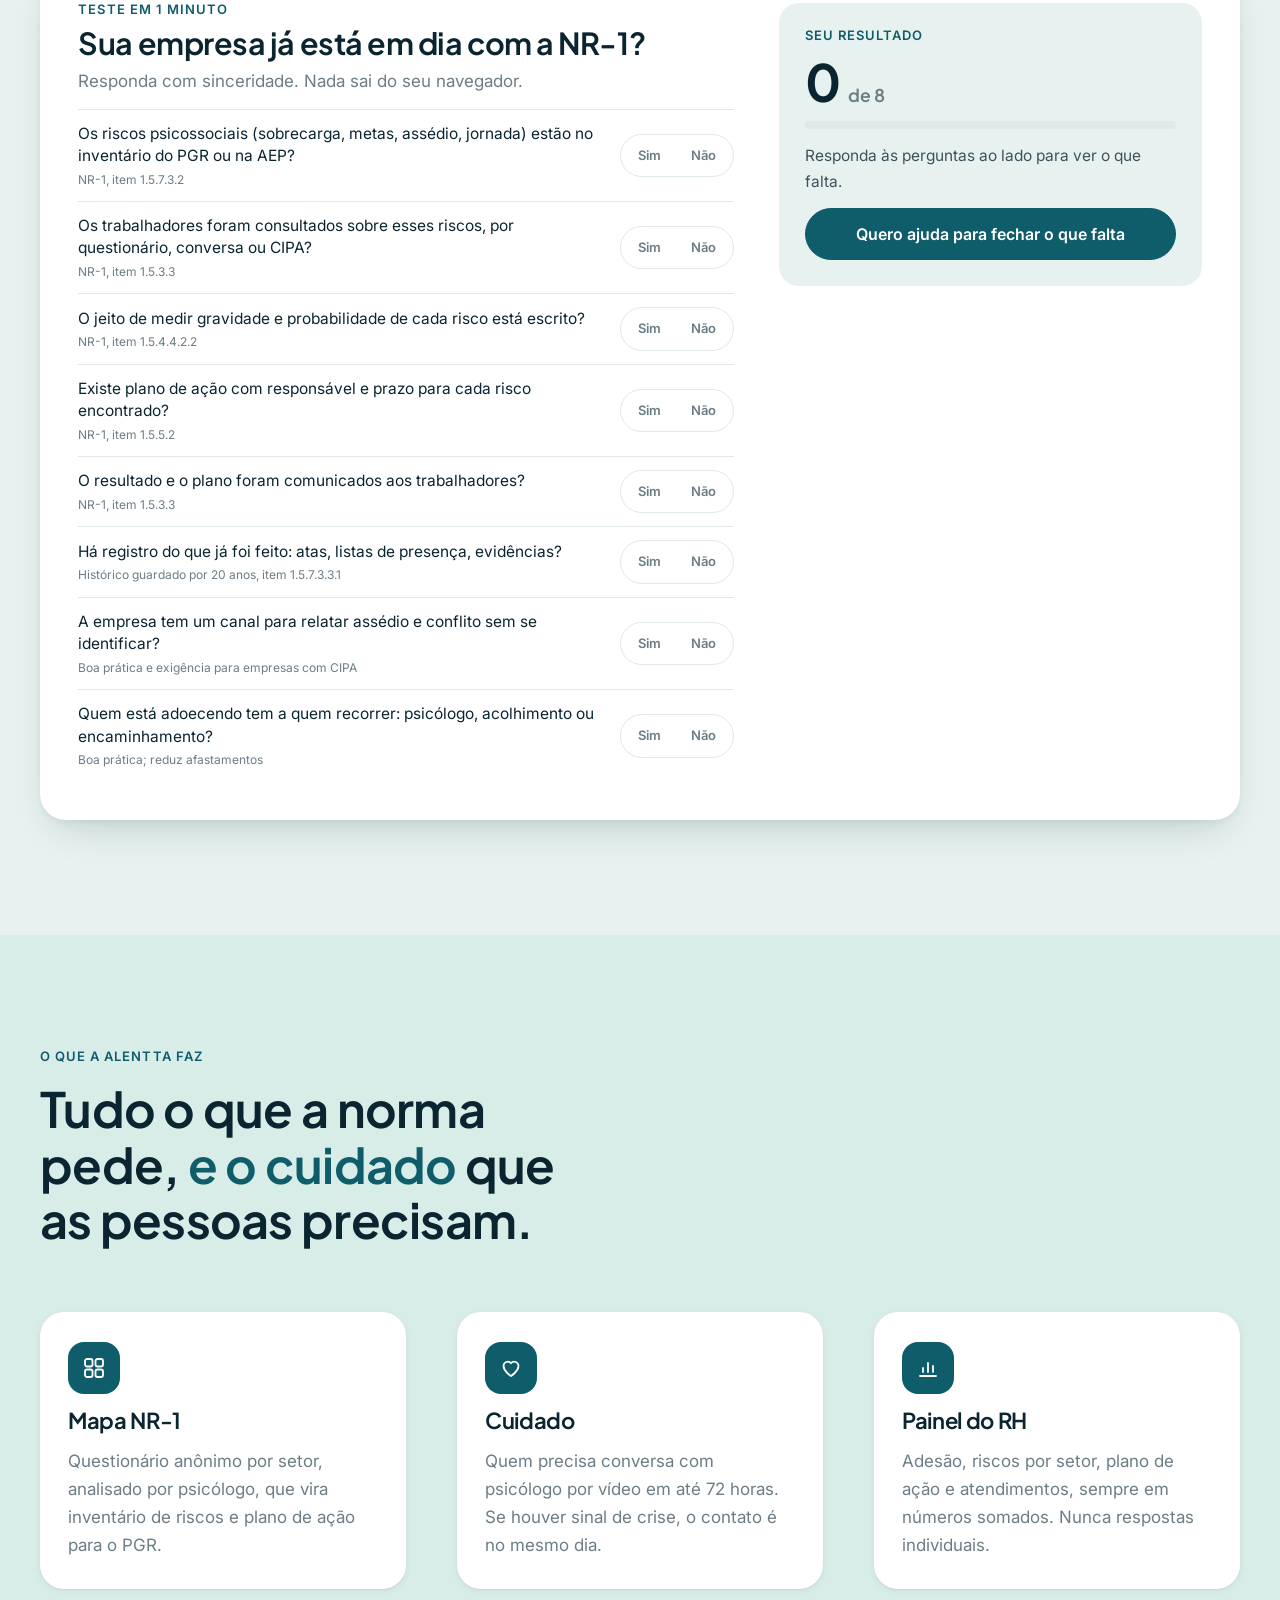
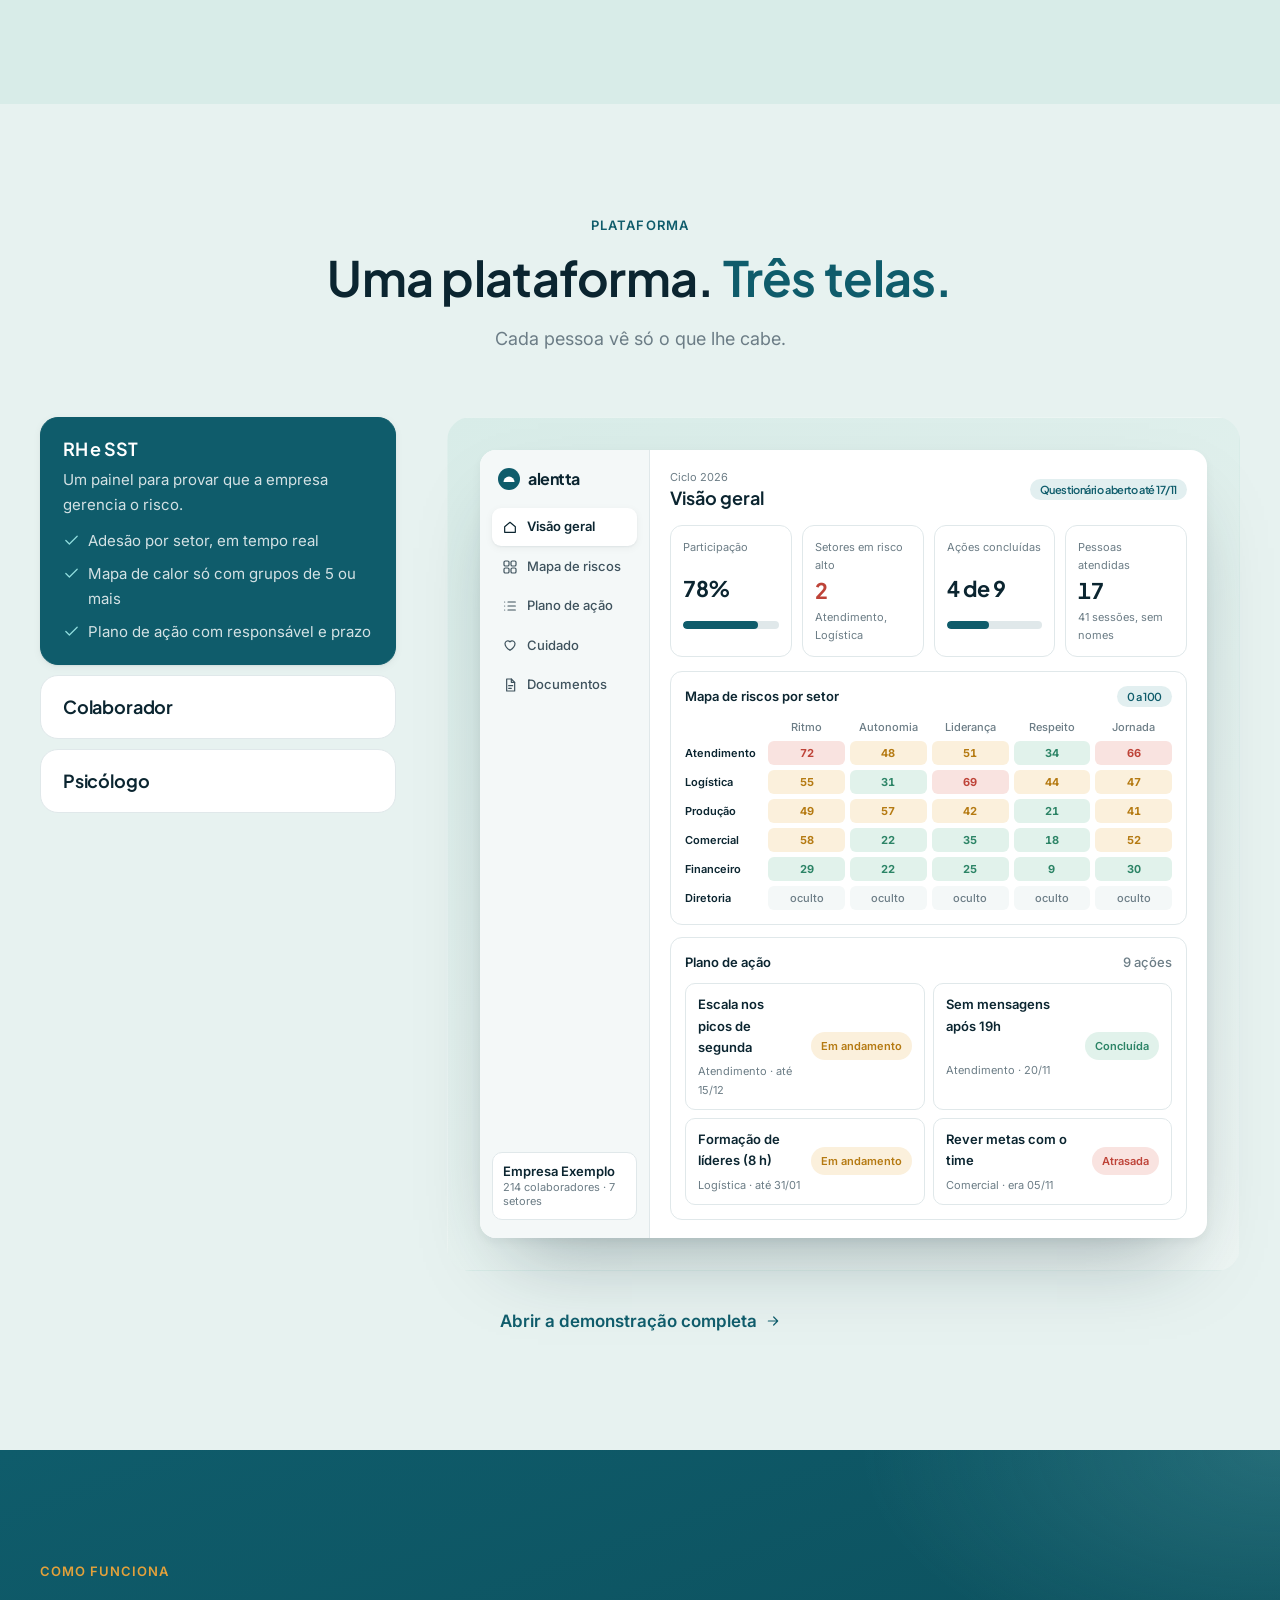
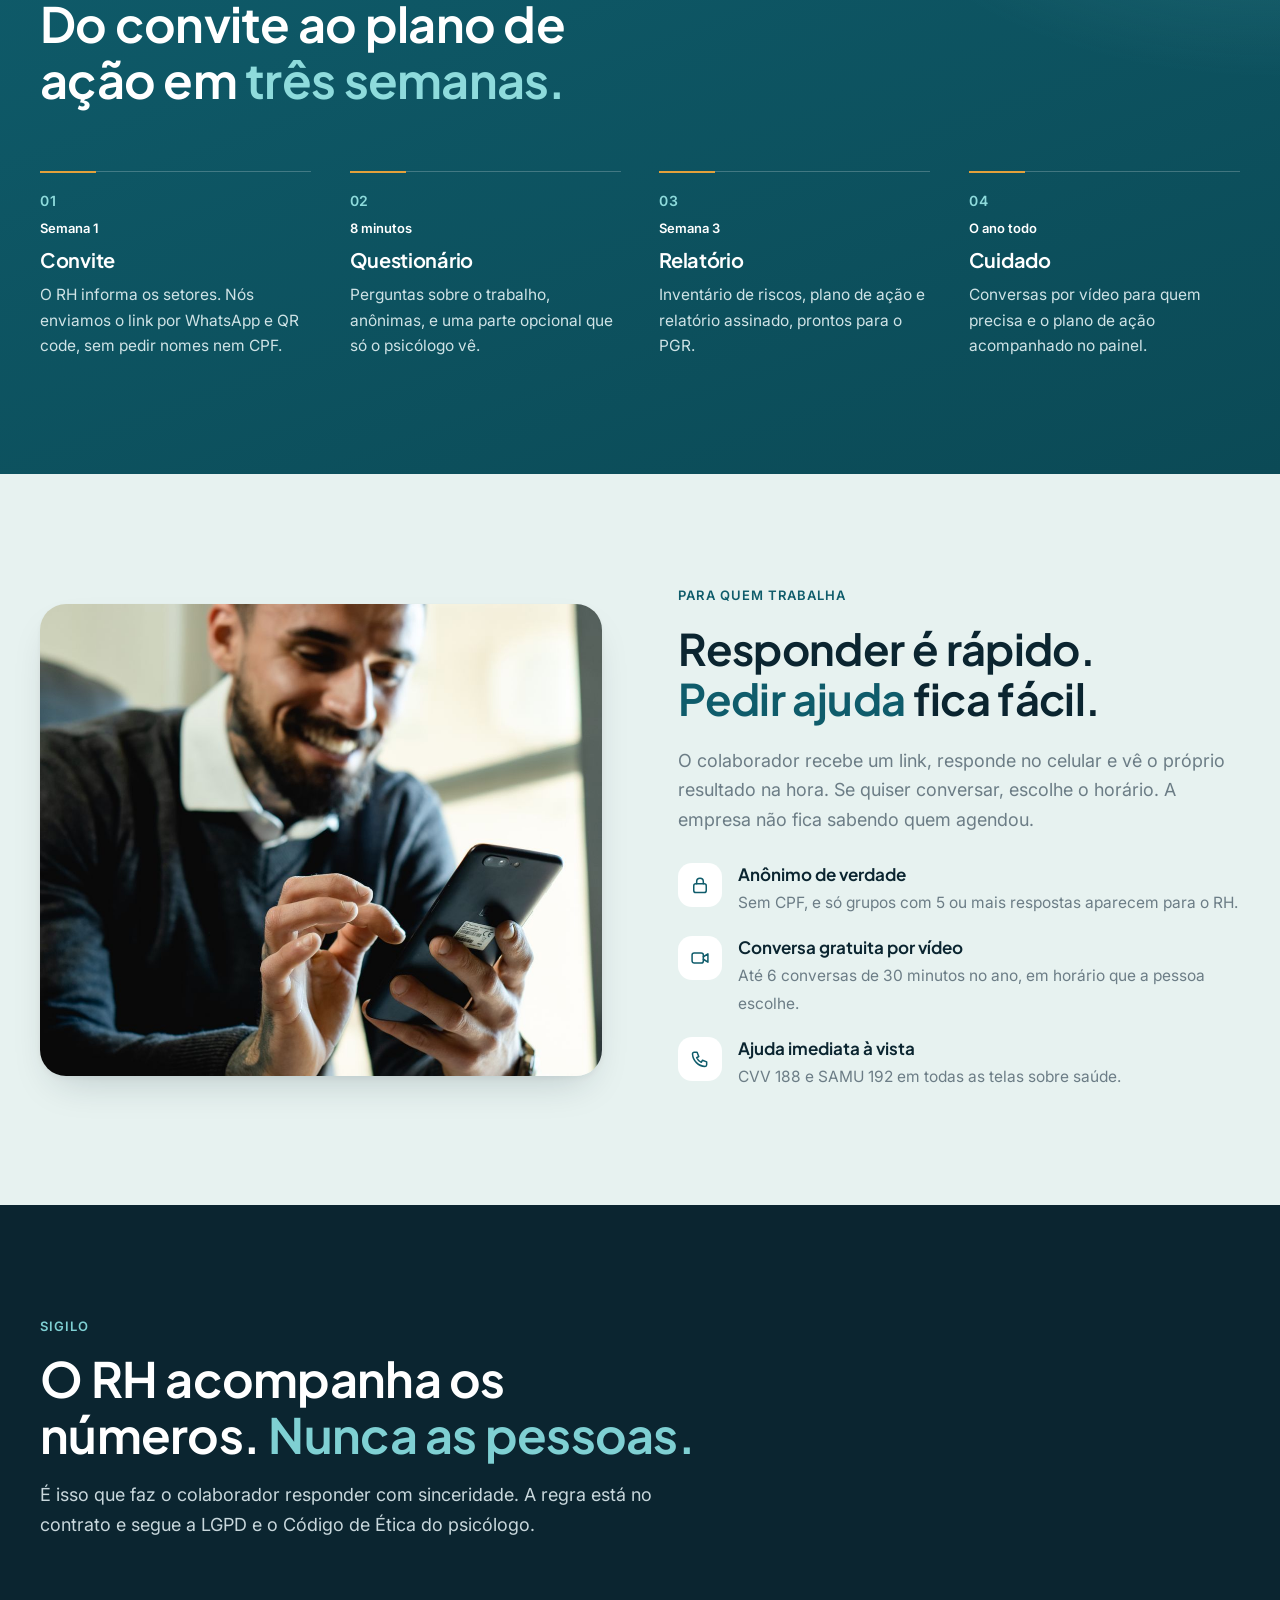
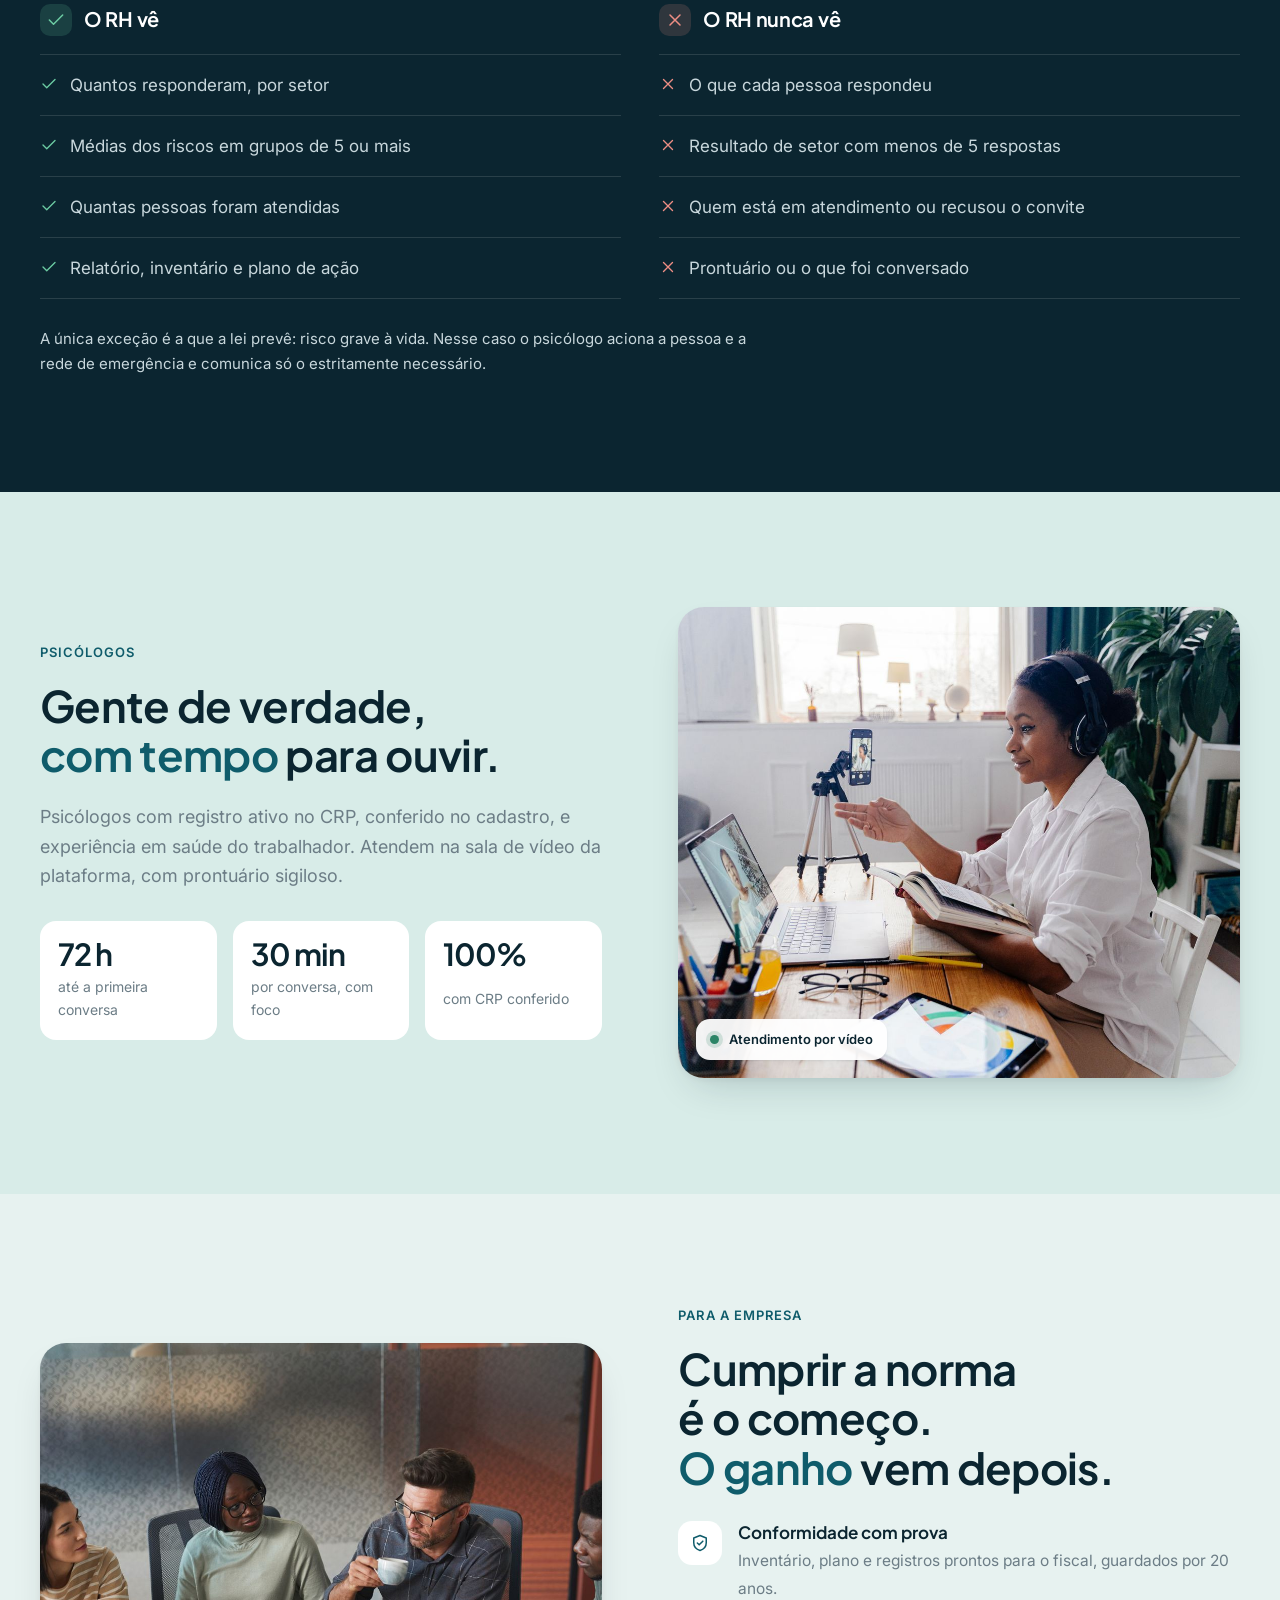
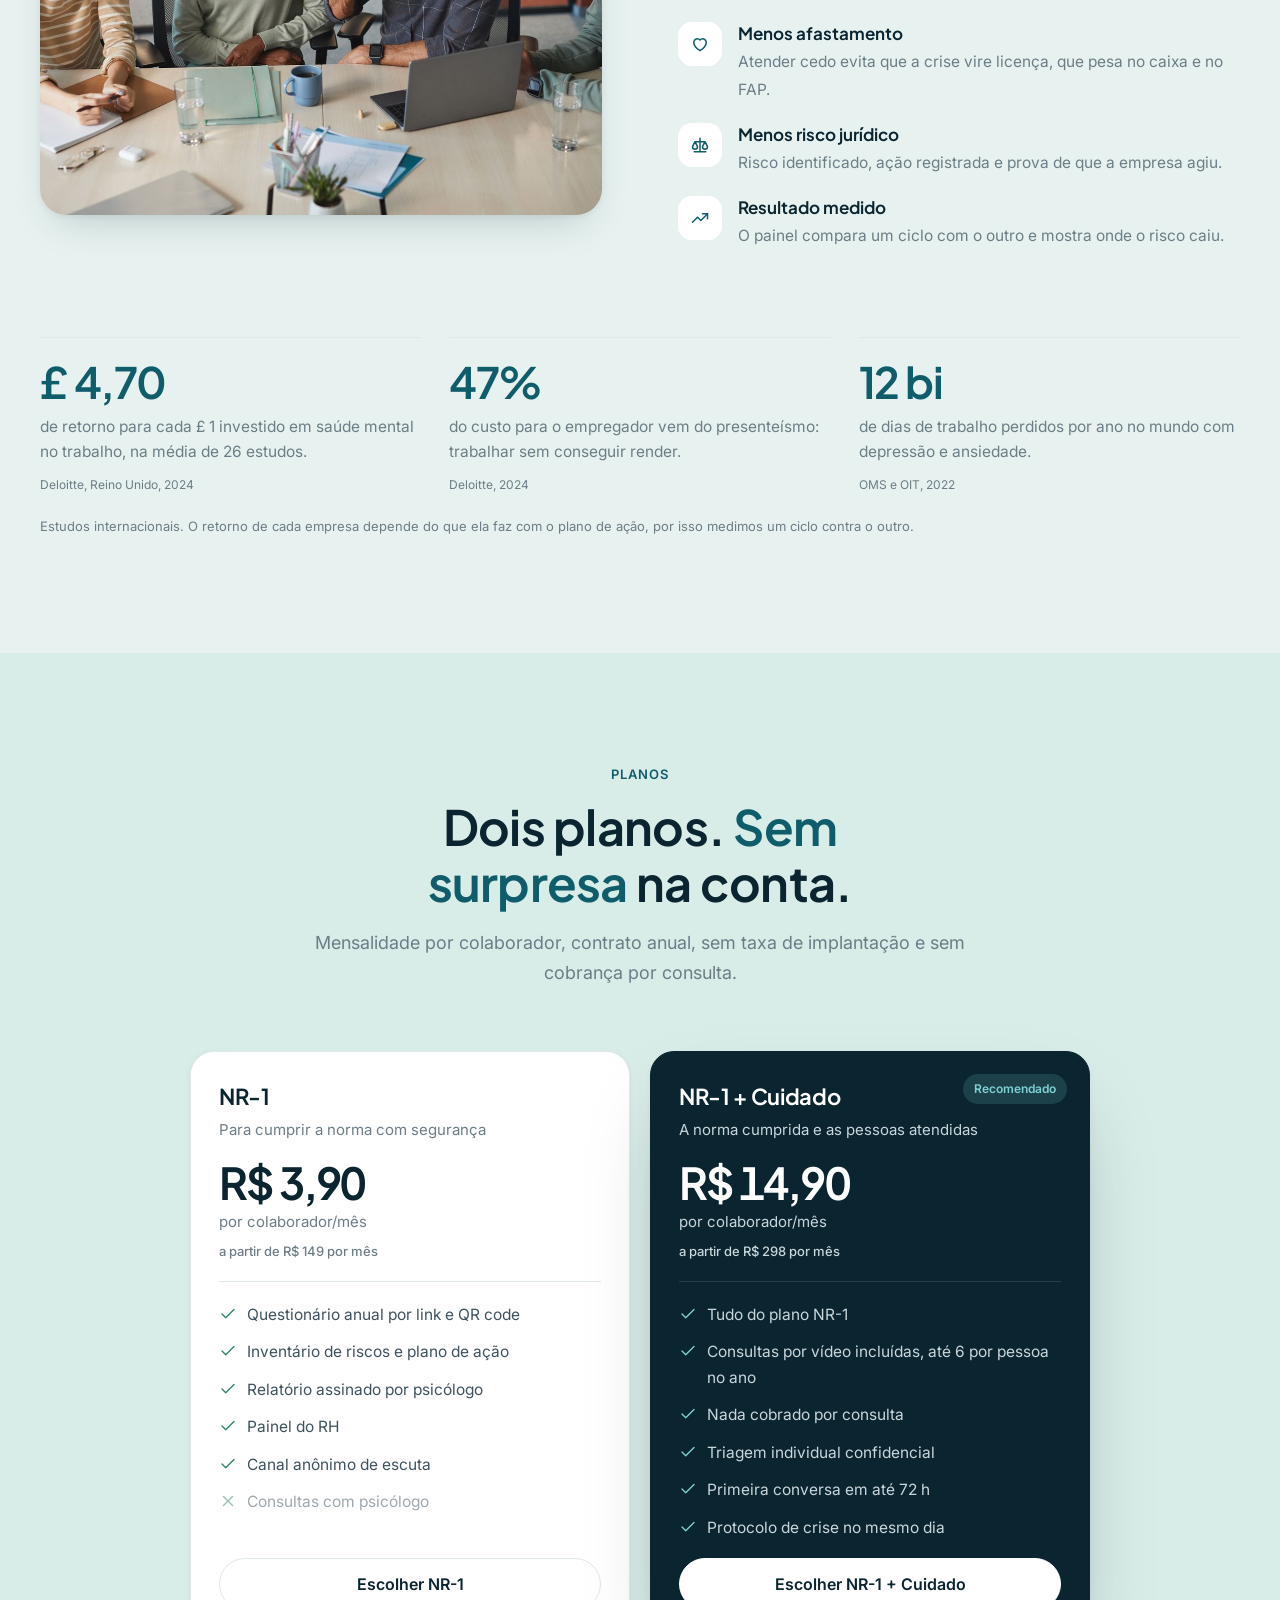
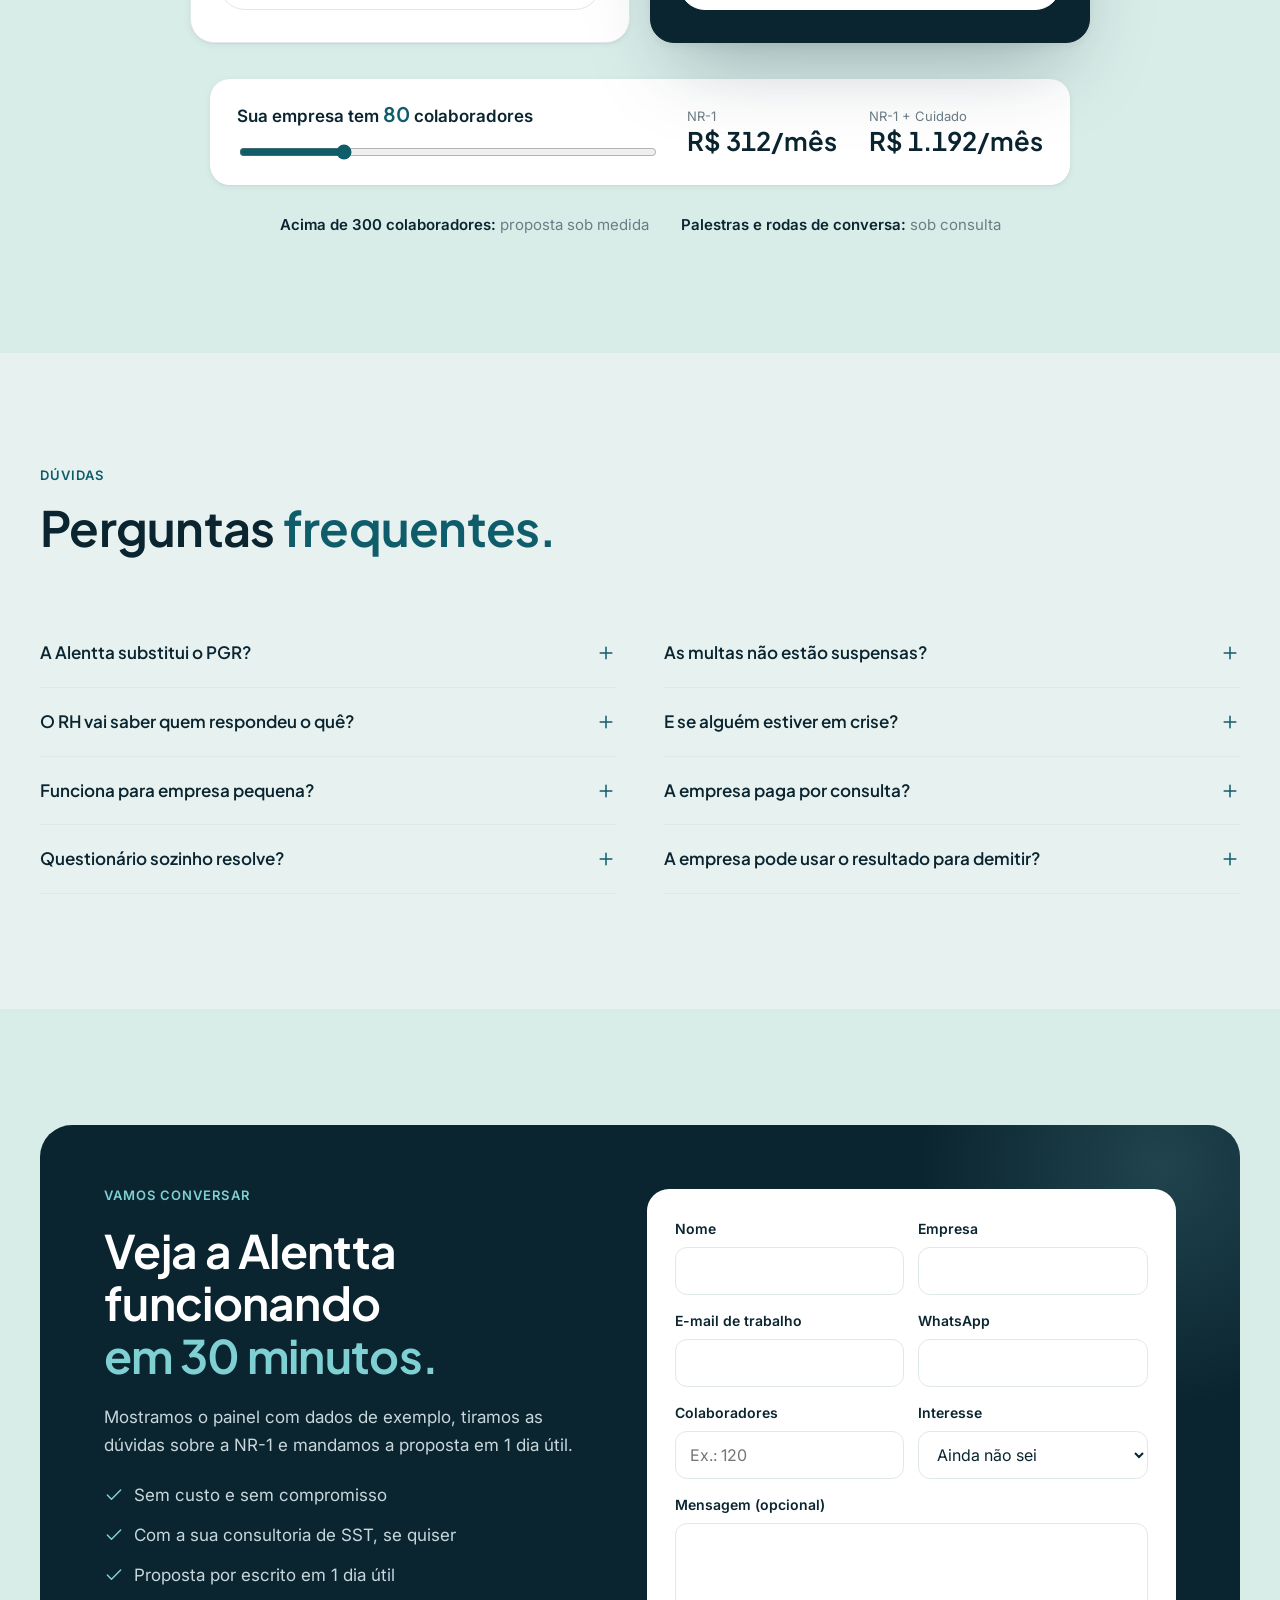
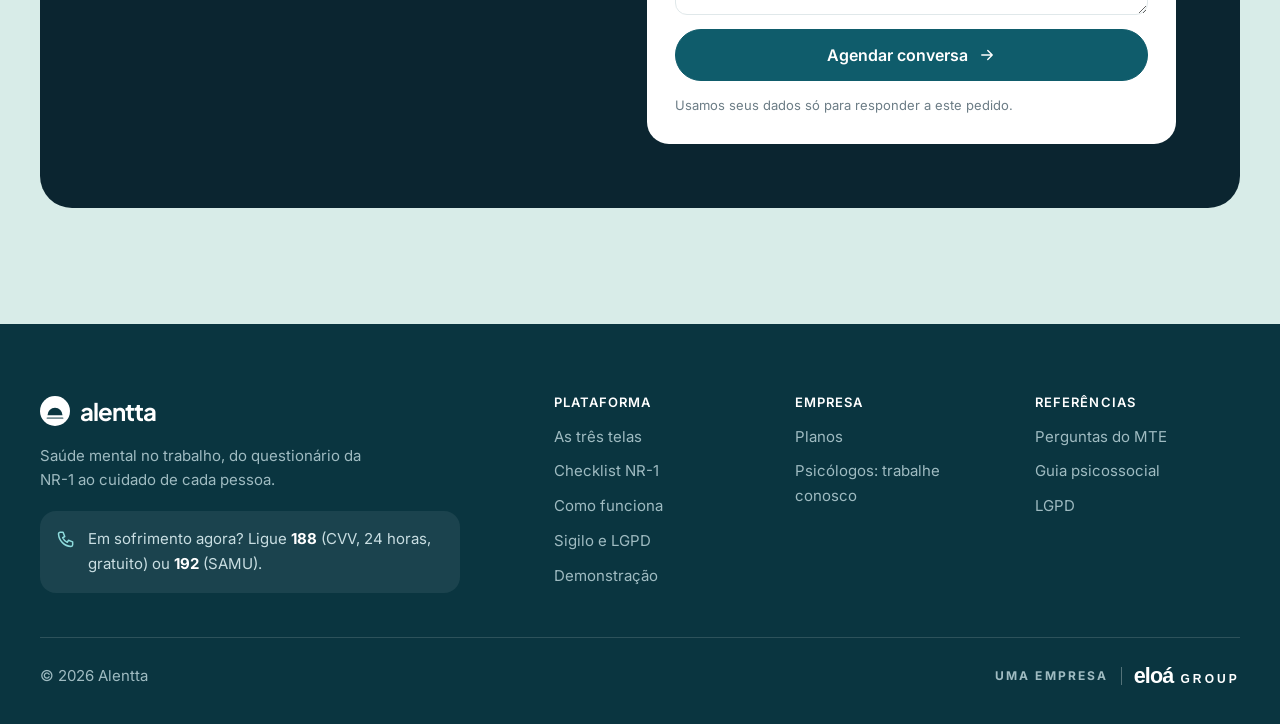
==== commit 7b9fd7b9: "Melhorias vistas nas concorrentes: faixa de aviso, checklist NR-1 interativo, botao de WhatsApp pron" ====
--- a/index.html
+++ b/index.html
@@ -43,6 +43,8 @@
   <symbol id="i-phone" viewBox="0 0 24 24"><path d="M5 4h3.5l2 5L8 10.5a11 11 0 0 0 5.5 5.5L15 13.5l5 2V19a2 2 0 0 1-2 2A16 16 0 0 1 3 6a2 2 0 0 1 2-2z"/></symbol>
 </svg>
 
+<a class="topbar" href="#checklist">As multas da NR-1 psicossocial estão suspensas pelo STF, mas a obrigação já vale. <span>Veja em 1 minuto se a sua empresa está em dia</span></a>
+
 <header class="nav" id="nav">
   <div class="nav-in">
     <a class="brand" href="#inicio" aria-label="Alentta, início"><svg viewBox="0 0 32 32" aria-hidden="true"><circle cx="16" cy="16" r="16" fill="var(--brand)"/><path d="M8 20.5a8 8 0 0 1 16 0z" fill="var(--brand-ink)"/><rect x="7" y="22.6" width="18" height="2" rx="1" fill="var(--brand-ink)" fill-opacity=".55"/></svg>alentta</a>
@@ -130,6 +132,29 @@
       <div class="stat"><b>546 mil</b><p>afastamentos por transtornos mentais no INSS em 2025</p><cite>INSS, 2025</cite></div>
       <div class="stat"><b>+16%</b><p>em um ano, em relação a 2024</p><cite>INSS, 2024 e 2025</cite></div>
       <div class="stat"><b>15 dias</b><p>de cada afastamento são pagos pela empresa</p><cite>Lei 8.213/91, art. 60</cite></div>
+    </div>
+    <div class="check-card" id="checklist">
+      <div class="check-q">
+        <span class="label">Teste em 1 minuto</span>
+        <h3 class="check-title">Sua empresa já está em dia com a NR-1?</h3>
+        <p class="check-sub">Responda com sinceridade. Nada sai do seu navegador.</p>
+        <div class="cq"><p>Os riscos psicossociais (sobrecarga, metas, assédio, jornada) estão no inventário do PGR ou na AEP?<small>NR-1, item 1.5.7.3.2</small></p><span class="yn" role="radiogroup" aria-label="Riscos no inventário"><input type="radio" name="q1" id="q1s" value="1"><label for="q1s">Sim</label><input type="radio" name="q1" id="q1n" value="0"><label for="q1n">Não</label></span></div>
+        <div class="cq"><p>Os trabalhadores foram consultados sobre esses riscos, por questionário, conversa ou CIPA?<small>NR-1, item 1.5.3.3</small></p><span class="yn" role="radiogroup" aria-label="Trabalhadores consultados"><input type="radio" name="q2" id="q2s" value="1"><label for="q2s">Sim</label><input type="radio" name="q2" id="q2n" value="0"><label for="q2n">Não</label></span></div>
+        <div class="cq"><p>O jeito de medir gravidade e probabilidade de cada risco está escrito?<small>NR-1, item 1.5.4.4.2.2</small></p><span class="yn" role="radiogroup" aria-label="Critérios escritos"><input type="radio" name="q3" id="q3s" value="1"><label for="q3s">Sim</label><input type="radio" name="q3" id="q3n" value="0"><label for="q3n">Não</label></span></div>
+        <div class="cq"><p>Existe plano de ação com responsável e prazo para cada risco encontrado?<small>NR-1, item 1.5.5.2</small></p><span class="yn" role="radiogroup" aria-label="Plano de ação"><input type="radio" name="q4" id="q4s" value="1"><label for="q4s">Sim</label><input type="radio" name="q4" id="q4n" value="0"><label for="q4n">Não</label></span></div>
+        <div class="cq"><p>O resultado e o plano foram comunicados aos trabalhadores?<small>NR-1, item 1.5.3.3</small></p><span class="yn" role="radiogroup" aria-label="Resultado comunicado"><input type="radio" name="q5" id="q5s" value="1"><label for="q5s">Sim</label><input type="radio" name="q5" id="q5n" value="0"><label for="q5n">Não</label></span></div>
+        <div class="cq"><p>Há registro do que já foi feito: atas, listas de presença, evidências?<small>Histórico guardado por 20 anos, item 1.5.7.3.3.1</small></p><span class="yn" role="radiogroup" aria-label="Registros guardados"><input type="radio" name="q6" id="q6s" value="1"><label for="q6s">Sim</label><input type="radio" name="q6" id="q6n" value="0"><label for="q6n">Não</label></span></div>
+        <div class="cq"><p>A empresa tem um canal para relatar assédio e conflito sem se identificar?<small>Boa prática e exigência para empresas com CIPA</small></p><span class="yn" role="radiogroup" aria-label="Canal de relato"><input type="radio" name="q7" id="q7s" value="1"><label for="q7s">Sim</label><input type="radio" name="q7" id="q7n" value="0"><label for="q7n">Não</label></span></div>
+        <div class="cq"><p>Quem está adoecendo tem a quem recorrer: psicólogo, acolhimento ou encaminhamento?<small>Boa prática; reduz afastamentos</small></p><span class="yn" role="radiogroup" aria-label="Caminho de ajuda"><input type="radio" name="q8" id="q8s" value="1"><label for="q8s">Sim</label><input type="radio" name="q8" id="q8n" value="0"><label for="q8n">Não</label></span></div>
+      </div>
+      <aside class="check-res" aria-live="polite">
+        <span class="label">Seu resultado</span>
+        <p class="score"><b id="ck-sim">0</b> de 8</p>
+        <div class="meter"><i id="ck-bar" style="width:0%"></i></div>
+        <p id="ck-txt" class="ck-txt">Responda às perguntas ao lado para ver o que falta.</p>
+        <ul id="ck-falta" hidden></ul>
+        <a class="btn" href="#contato" id="ck-cta" data-plano="NR-1 + Cuidado">Quero ajuda para fechar o que falta</a>
+      </aside>
     </div>
   </div>
 </section>
@@ -527,6 +552,7 @@
         <h4>Plataforma</h4>
         <ul>
           <li><a href="#plataforma">As três telas</a></li>
+          <li><a href="#checklist">Checklist NR-1</a></li>
           <li><a href="#como-funciona">Como funciona</a></li>
           <li><a href="#sigilo">Sigilo e LGPD</a></li>
           <li><a href="demo.html">Demonstração</a></li>
@@ -596,6 +622,49 @@
       n.focus(); abrirAba(n);
     });
   });
+
+  /* checklist NR-1: conta os "sim" e lista o que falta, sem enviar nada */
+  var FALTA = {
+    q1: 'Colocar os riscos psicossociais no inventário do PGR ou na AEP',
+    q2: 'Consultar os trabalhadores sobre os riscos',
+    q3: 'Escrever o critério de gravidade e probabilidade',
+    q4: 'Montar o plano de ação com responsável e prazo',
+    q5: 'Comunicar o resultado e o plano à equipe',
+    q6: 'Guardar registros e evidências do que foi feito',
+    q7: 'Abrir um canal anônimo de relato',
+    q8: 'Oferecer acolhimento psicológico a quem precisa'
+  };
+  function checar(){
+    var sim = 0, resp = 0, falta = [];
+    Object.keys(FALTA).forEach(function(q){
+      var m = document.querySelector('input[name="' + q + '"]:checked');
+      if (!m) return;
+      resp++;
+      if (m.value === '1') sim++; else falta.push(FALTA[q]);
+    });
+    document.getElementById('ck-sim').textContent = sim;
+    document.getElementById('ck-bar').style.width = (sim / 8 * 100) + '%';
+    var txt = document.getElementById('ck-txt'), ul = document.getElementById('ck-falta');
+    if (resp < 8) txt.textContent = 'Faltam ' + (8 - resp) + ' perguntas para ver o resultado completo.';
+    else if (sim === 8) txt.textContent = 'Sua empresa está em dia. A Alentta ajuda a manter o ciclo vivo e a atender quem precisa.';
+    else if (sim >= 5) txt.textContent = 'Bom começo, mas ainda há pontos que a fiscalização vai pedir:';
+    else txt.textContent = 'Atenção: a maior parte do que a NR-1 pede ainda não está feita. Comece por:';
+    ul.innerHTML = '';
+    falta.forEach(function(f){ var li = document.createElement('li'); li.textContent = f; ul.appendChild(li); });
+    ul.hidden = falta.length === 0;
+  }
+  document.querySelectorAll('.cq input').forEach(function(i){ i.addEventListener('change', checar); });
+
+  /* botão flutuante de WhatsApp: só aparece quando o número estiver em CONTATO */
+  if (CONTATO.whatsapp) {
+    var wa = document.createElement('a');
+    wa.className = 'wa-float';
+    wa.href = 'https://wa.me/' + CONTATO.whatsapp + '?text=' + encodeURIComponent('Olá! Quero conhecer a Alentta.');
+    wa.target = '_blank'; wa.rel = 'noopener';
+    wa.setAttribute('aria-label', 'Falar com a Alentta no WhatsApp');
+    wa.innerHTML = '<svg viewBox="0 0 24 24" aria-hidden="true"><path d="M20 11.5a8.5 8.5 0 0 1-12.6 7.4L3.5 20l1.2-3.8A8.5 8.5 0 1 1 20 11.5z"/><path d="M9 9.5c.3 1.7 2.2 3.8 4.3 4.5l1.3-1.1 1.9.9c-.2 1-1.2 1.7-2.2 1.6-3-.3-6.2-3.5-6.4-6.5-.1-1 .6-1.9 1.6-2.1l.9 1.9z"/></svg>';
+    document.body.appendChild(wa);
+  }
 
   /* simulador */
   var n = document.getElementById('calc-n');
--- a/css/home.css
+++ b/css/home.css
@@ -525,3 +525,38 @@
 .sec.teal .steps li::before{color:#8EDBDC}
 .sec.teal .steps .when{color:#FFFFFF}
 .sec.teal .steps p{color:#CFE3E6}
+
+/* ---------- faixa de aviso, checklist NR-1 e WhatsApp (11/11/2026, depois de comparar com as concorrentes) ---------- */
+.topbar{display:block;text-align:center;text-decoration:none;background:var(--amber);color:#2A1A04;font-size:.875rem;font-weight:600;line-height:1.4;padding:10px max(20px,env(safe-area-inset-right,0px)) 10px max(20px,env(safe-area-inset-left,0px))}
+.topbar span{text-decoration:underline;text-underline-offset:3px;white-space:nowrap}
+.topbar:hover span{text-decoration-thickness:2px}
+
+.now .check-card{grid-column:1/-1}
+.check-card{margin-top:clamp(36px,5vw,56px);background:var(--card);border-radius:26px;box-shadow:var(--shadow);padding:clamp(22px,3vw,40px);display:grid;grid-template-columns:minmax(0,1.55fr) minmax(0,1fr);gap:clamp(24px,3.5vw,48px);align-items:start}
+.check-q{display:grid;min-width:0}
+.check-title{font-size:clamp(1.4rem,2.4vw,1.9rem);margin:10px 0 6px}
+.check-sub{color:var(--muted);margin-bottom:14px}
+.cq{display:grid;grid-template-columns:minmax(0,1fr) auto;gap:16px;align-items:center;padding:13px 0;border-top:1px solid var(--line)}
+.cq p{font-size:.9688rem;color:var(--ink);line-height:1.45}
+.cq small{display:block;margin-top:3px;color:var(--muted);font-size:.75rem}
+.yn{display:inline-flex;gap:2px;padding:3px;border:1px solid var(--line);border-radius:999px;background:var(--bg)}
+.yn input{position:absolute;opacity:0;width:1px;height:1px;pointer-events:none}
+.yn label{min-width:52px;text-align:center;padding:7px 12px;border-radius:999px;font-size:.8125rem;font-weight:600;color:var(--muted);cursor:pointer;user-select:none}
+.yn input:checked+label{background:var(--brand);color:var(--brand-ink)}
+.yn input[value="0"]:checked+label{background:var(--crit-soft);color:var(--crit)}
+.yn input:focus-visible+label{outline:3px solid var(--amber);outline-offset:2px}
+.check-res{position:sticky;top:100px;display:grid;gap:14px;align-content:start;padding:26px;border-radius:20px;background:var(--mint)}
+.check-res .score{font:650 1.1rem/1 var(--f-head);color:var(--muted)}
+.check-res .score b{font-size:3.2rem;letter-spacing:-.04em;color:var(--ink);margin-right:6px}
+.ck-txt{color:var(--text);font-size:.9688rem}
+.check-res ul{margin:0;padding-left:18px;display:grid;gap:7px;font-size:.9063rem;color:var(--text)}
+.check-res .btn{width:100%}
+@media (max-width:900px){.check-card{grid-template-columns:1fr}.check-res{position:static}}
+@media (max-width:480px){.cq{grid-template-columns:1fr;gap:8px}}
+
+.wa-float{position:fixed;z-index:45;right:max(20px,env(safe-area-inset-right,0px));bottom:max(20px,env(safe-area-inset-bottom,0px));width:58px;height:58px;border-radius:50%;display:grid;place-items:center;background:#1FAF57;color:#fff;box-shadow:0 12px 28px -8px rgba(0,0,0,.4);text-decoration:none}
+.wa-float svg{width:28px;height:28px;fill:none;stroke:currentColor;stroke-width:1.8;stroke-linecap:round;stroke-linejoin:round}
+.wa-float:hover{transform:translateY(-2px)}
+@media (prefers-reduced-motion: reduce){.wa-float:hover{transform:none}}
+/* atalhos (#planos, #checklist...) param abaixo do menu fixo */
+section[id],.check-card{scroll-margin-top:92px}
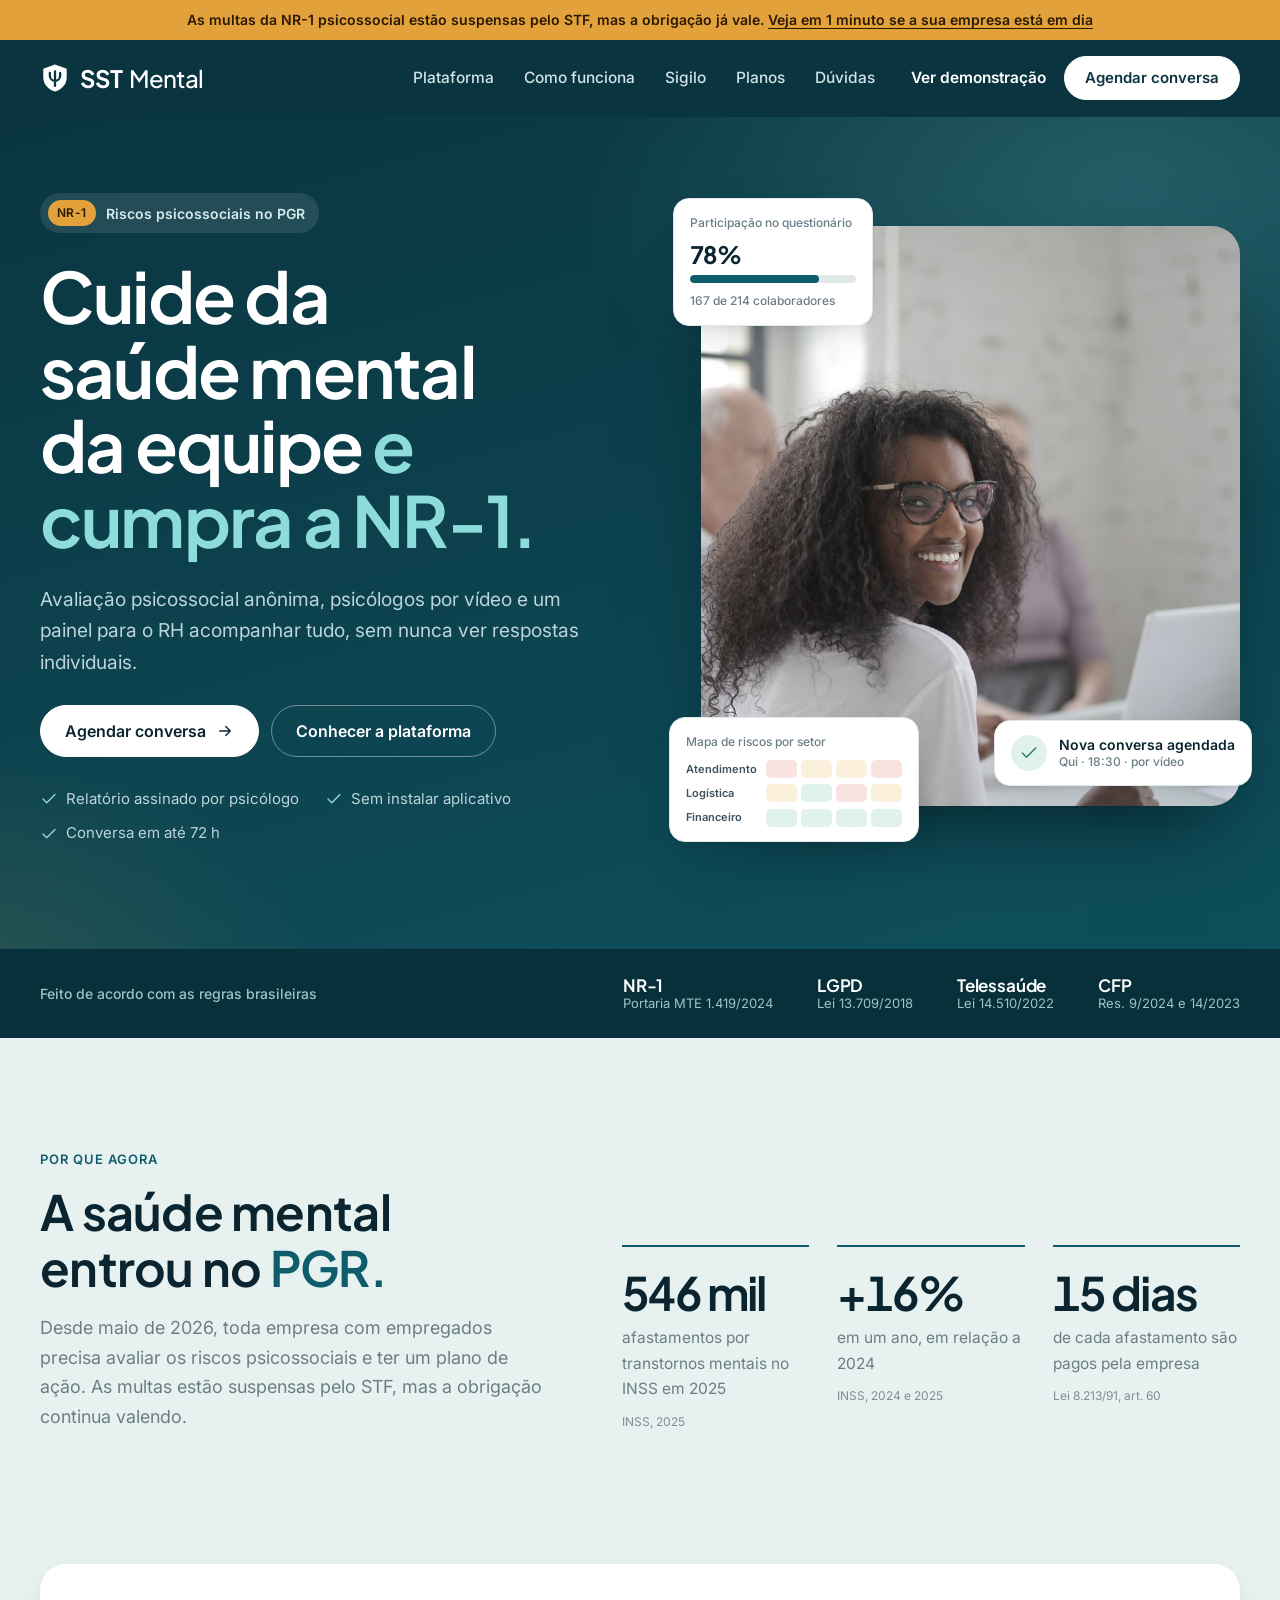
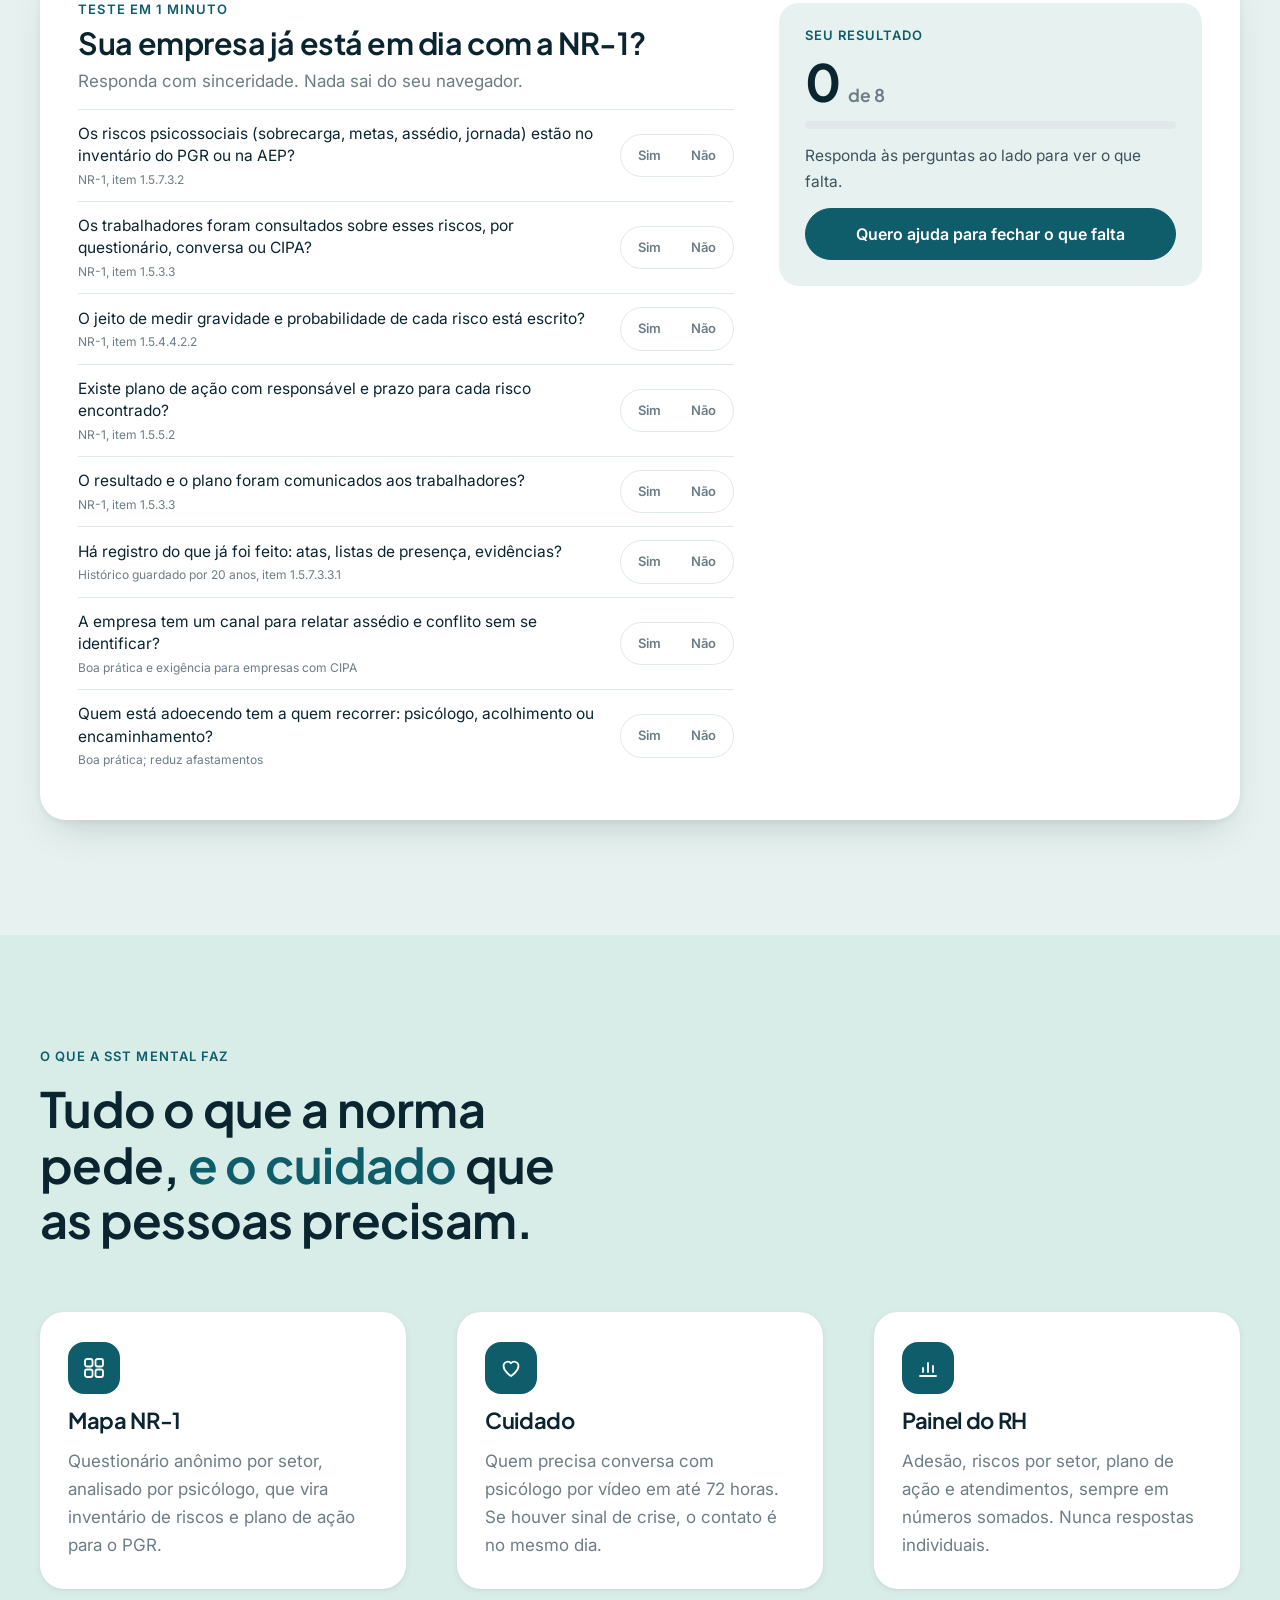
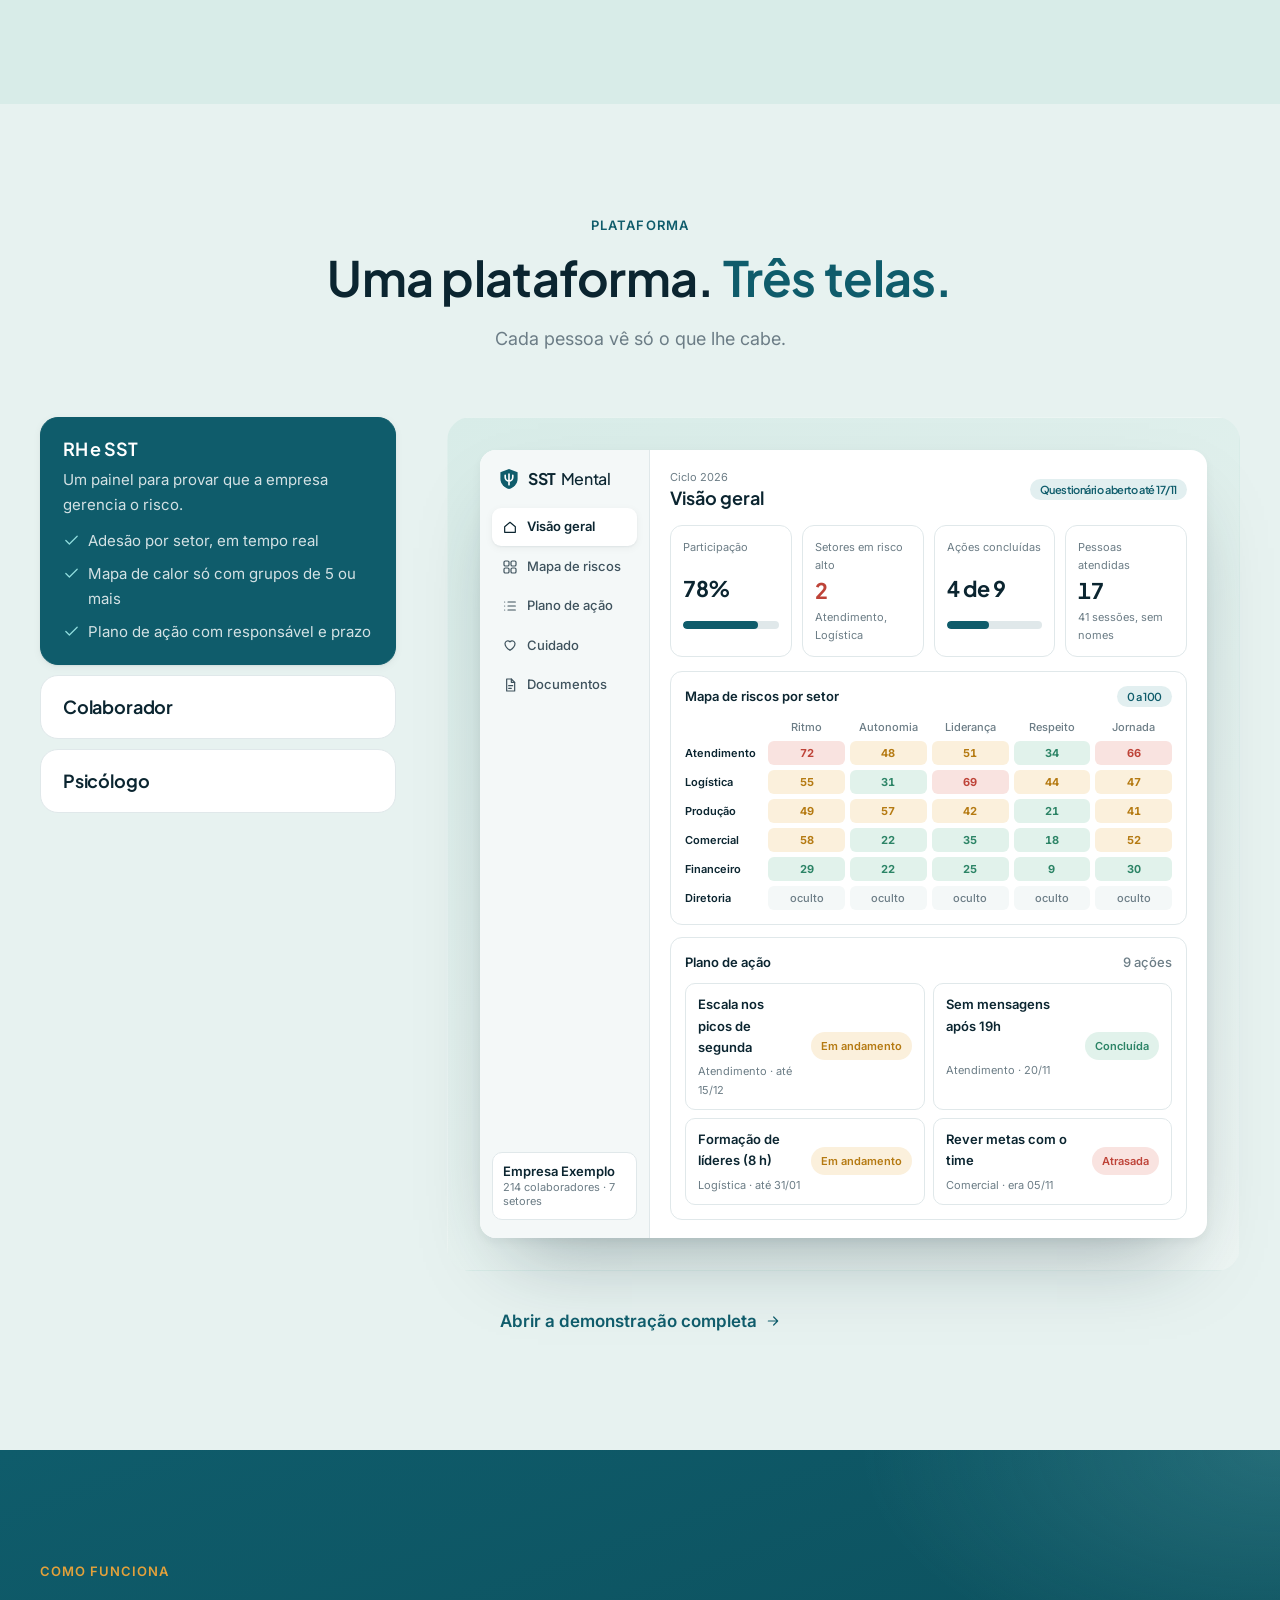
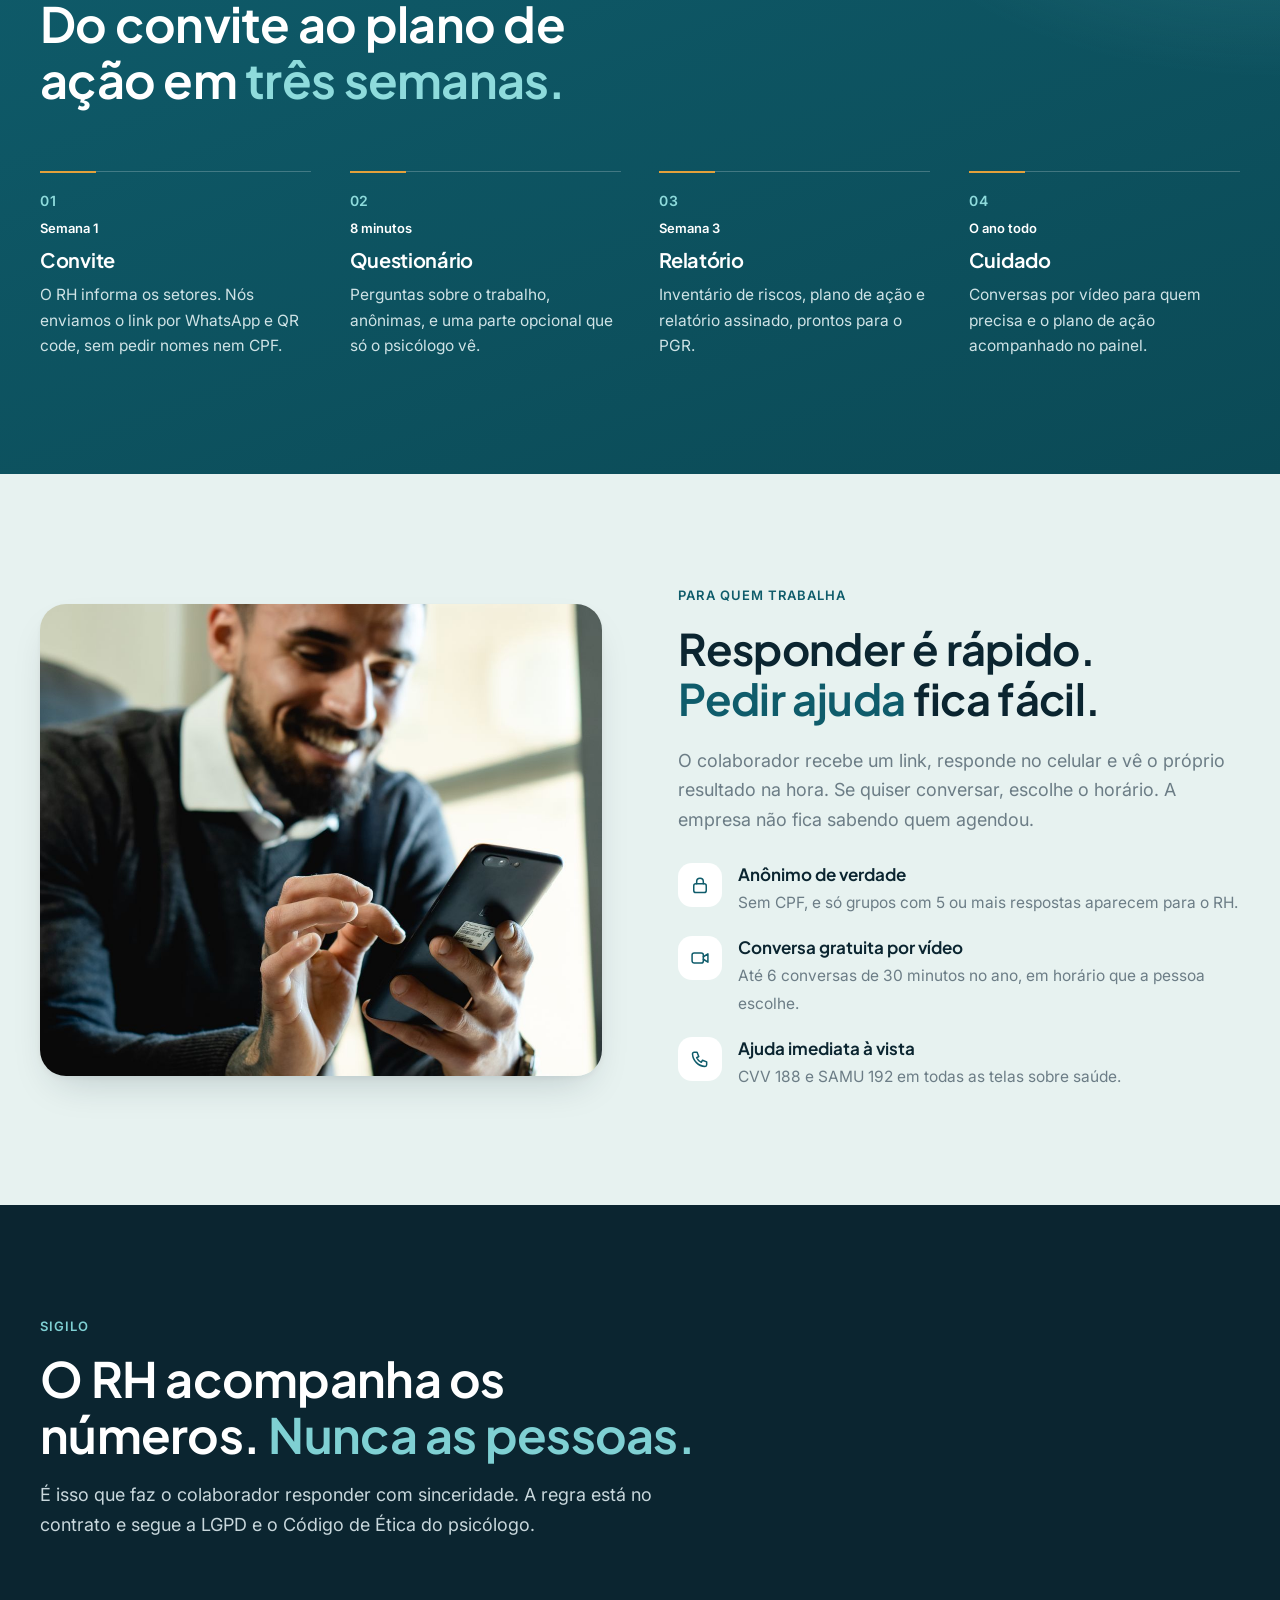
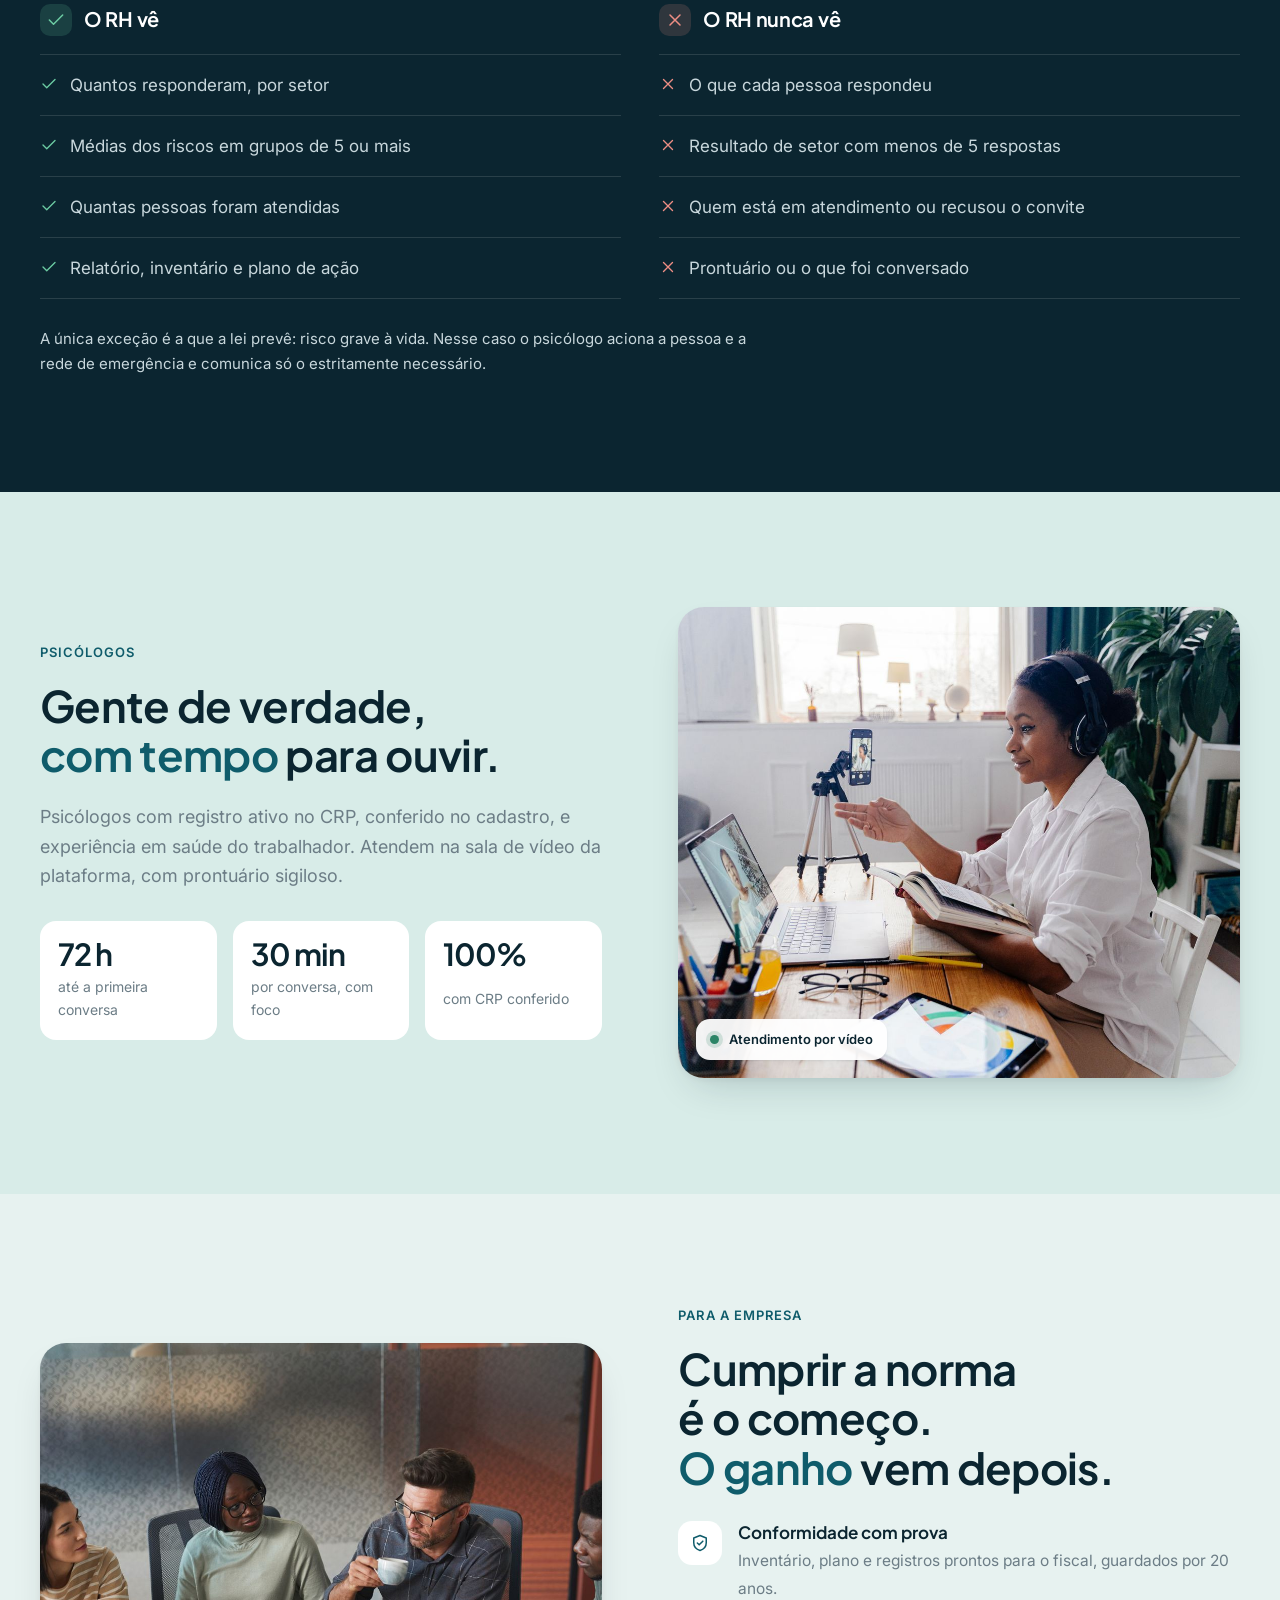
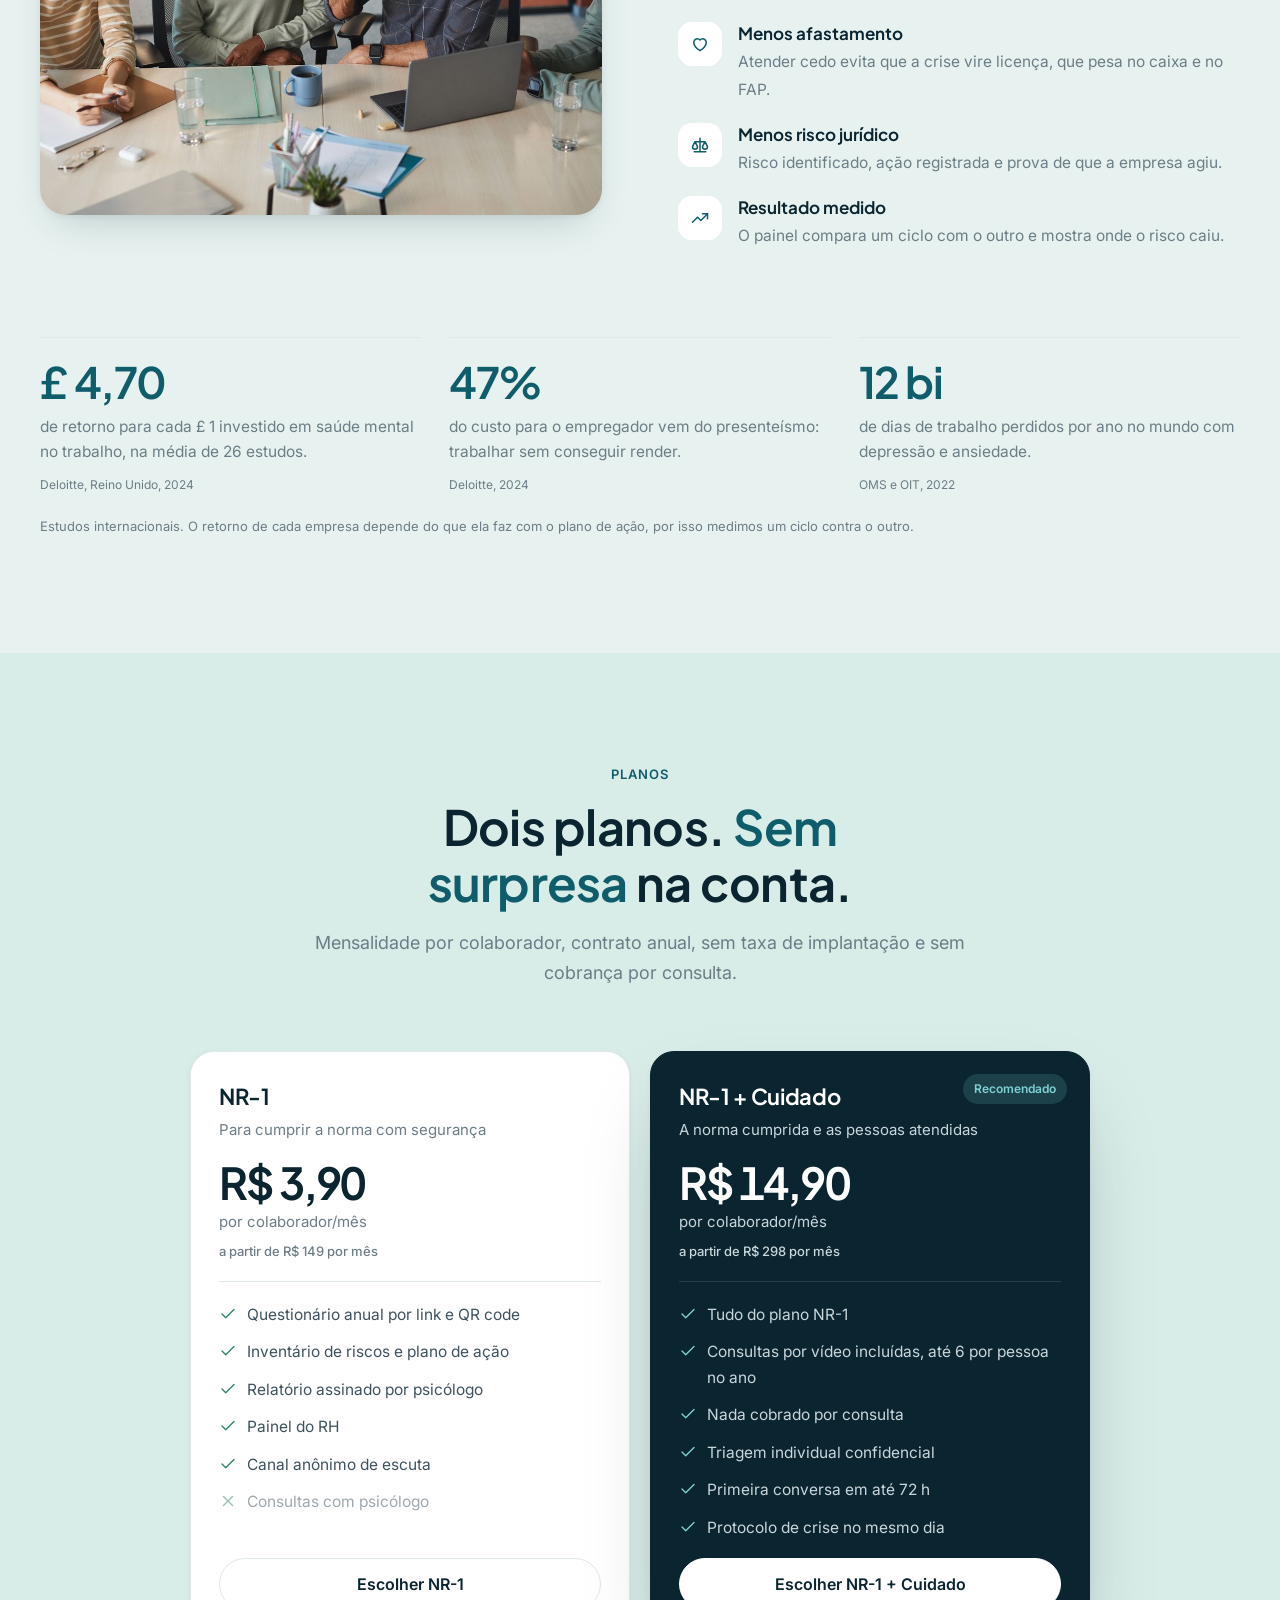
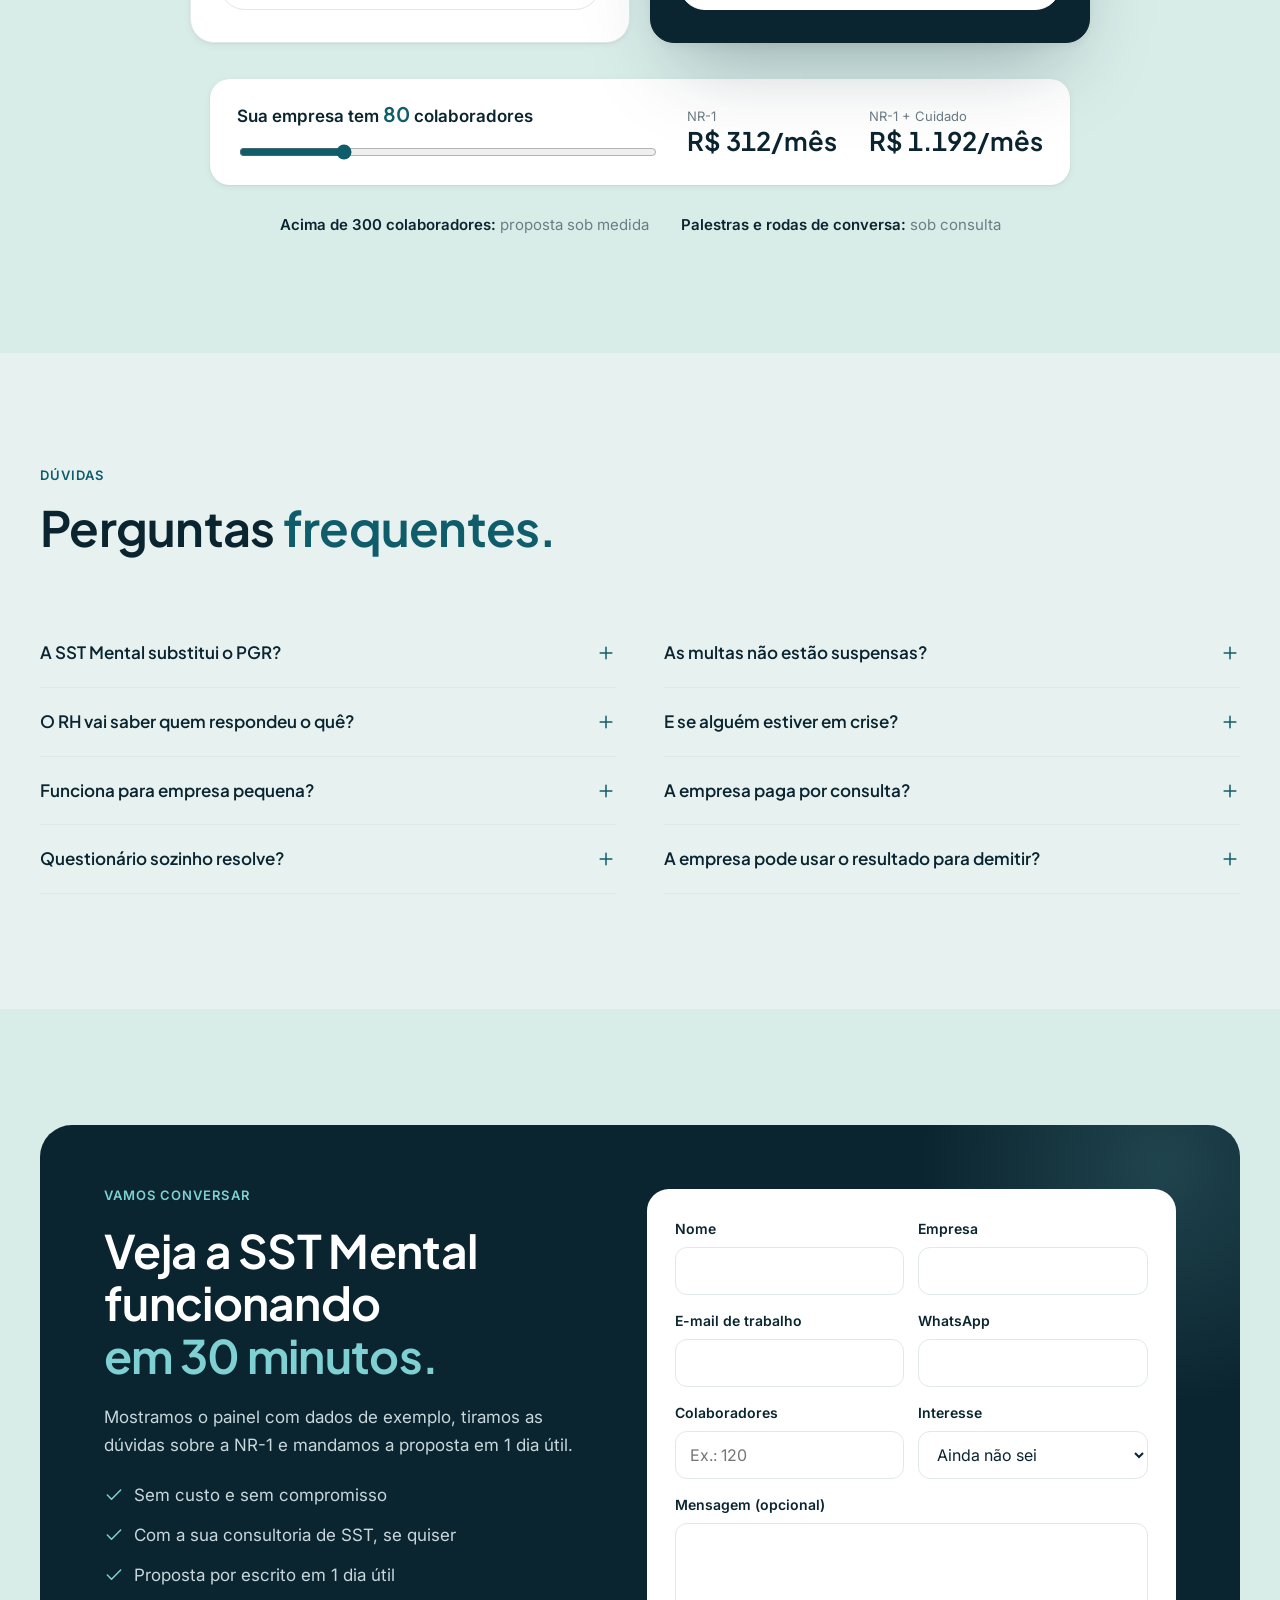
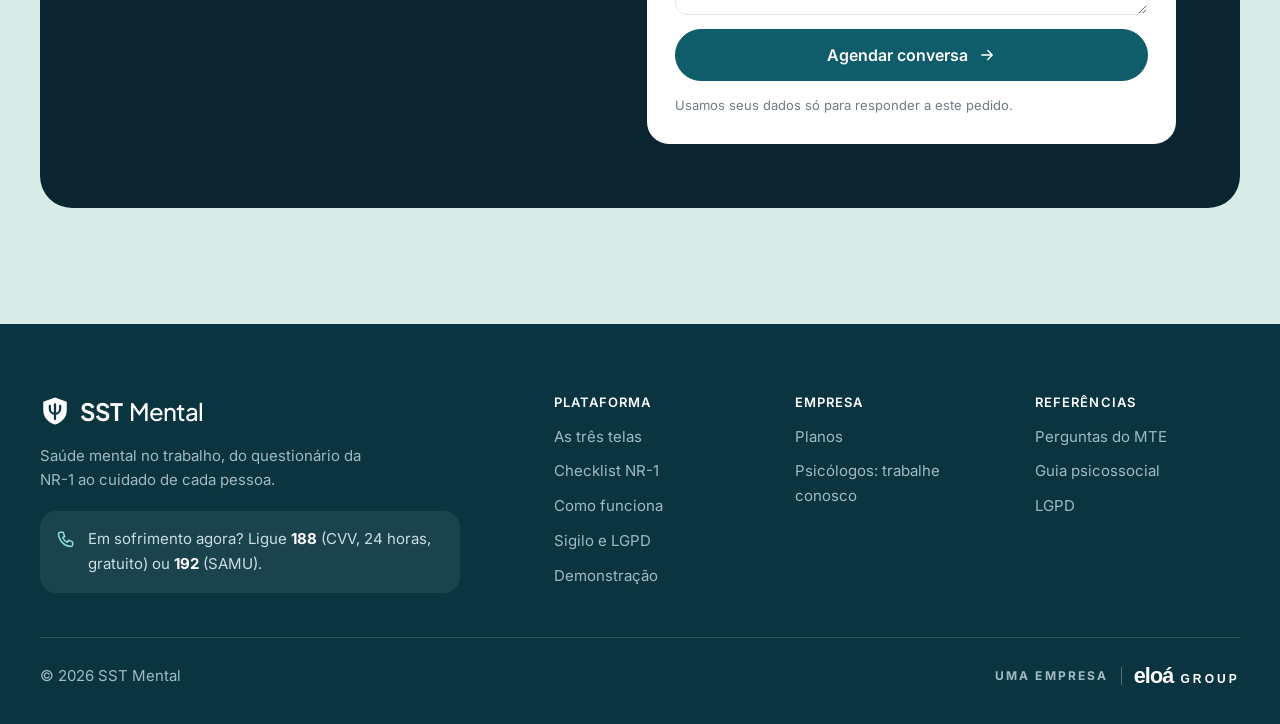
==== commit 0fbca2d9: "Nome definitivo: SST Mental (logo com escudo e psi, ícone e textos)" ====
--- a/index.html
+++ b/index.html
@@ -3,17 +3,17 @@
 <head>
 <meta charset="utf-8">
 <meta name="viewport" content="width=device-width, initial-scale=1, viewport-fit=cover">
-<title>Alentta</title>
+<title>SST Mental</title>
 <meta name="claude:viewport-fit-sides" content="cover">
 <meta name="description" content="Avaliação psicossocial da NR-1, psicólogos por vídeo e um painel para o RH acompanhar tudo, sem nunca ver respostas individuais.">
-<!-- Fora do Google enquanto o nome e o domínio são provisórios. Tirar esta linha quando estiverem definidos. -->
+<!-- Fora do Google até o domínio sstmental.com.br estar registrado e apontado para cá. Tirar esta linha nessa hora. -->
 <meta name="robots" content="noindex">
 <link rel="icon" href="img/favicon.svg" type="image/svg+xml">
 <meta property="og:type" content="website">
-<meta property="og:title" content="Alentta · Saúde mental no trabalho e NR-1">
+<meta property="og:title" content="SST Mental · Saúde mental no trabalho e NR-1">
 <meta property="og:description" content="Avaliação psicossocial anônima, psicólogos por vídeo e um painel para o RH, sem nunca ver respostas individuais.">
-<meta property="og:image" content="https://almir2015666-cpu.github.io/alentta/img/equipe-sorrindo.jpg">
-<meta property="og:url" content="https://almir2015666-cpu.github.io/alentta/">
+<meta property="og:image" content="https://almir2015666-cpu.github.io/sstmental/img/equipe-sorrindo.jpg">
+<meta property="og:url" content="https://almir2015666-cpu.github.io/sstmental/">
 <meta property="og:locale" content="pt_BR">
 <link rel="preconnect" href="https://fonts.googleapis.com">
 <link rel="preconnect" href="https://fonts.gstatic.com" crossorigin>
@@ -47,7 +47,7 @@
 
 <header class="nav" id="nav">
   <div class="nav-in">
-    <a class="brand" href="#inicio" aria-label="Alentta, início"><svg viewBox="0 0 32 32" aria-hidden="true"><circle cx="16" cy="16" r="16" fill="var(--brand)"/><path d="M8 20.5a8 8 0 0 1 16 0z" fill="var(--brand-ink)"/><rect x="7" y="22.6" width="18" height="2" rx="1" fill="var(--brand-ink)" fill-opacity=".55"/></svg>alentta</a>
+    <a class="brand" href="#inicio" aria-label="SST Mental, início"><svg viewBox="0 0 32 32" aria-hidden="true"><path d="M16 1.5 28.5 6v9.5c0 7.5-5.3 12.7-12.5 15-7.2-2.3-12.5-7.5-12.5-15V6z" fill="var(--brand)"/><path d="M10.5 10.5v3a5.5 5.5 0 0 0 11 0v-3M16 9v15.5" fill="none" stroke="var(--brand-ink)" stroke-width="2.4" stroke-linecap="round"/></svg><span class="wm">SST <span class="wm-l">Mental</span></span></a>
     <nav class="nav-links" aria-label="Principal">
       <a href="#plataforma">Plataforma</a>
       <a href="#como-funciona">Como funciona</a>
@@ -163,7 +163,7 @@
 <section class="sec mint2" aria-labelledby="frentes-title">
   <div class="wrap">
     <div class="head">
-      <span class="label">O que a Alentta faz</span>
+      <span class="label">O que a SST Mental faz</span>
       <h2 id="frentes-title">Tudo o que a norma pede, <em>e o cuidado</em> que as pessoas precisam.</h2>
     </div>
     <div class="pillars">
@@ -218,7 +218,7 @@
         <div id="p-rh" role="tabpanel" aria-labelledby="t-rh">
           <div class="app" aria-hidden="true">
             <aside class="app-side">
-              <div class="app-brand"><svg viewBox="0 0 32 32"><circle cx="16" cy="16" r="16" fill="var(--brand)"/><path d="M8 20.5a8 8 0 0 1 16 0z" fill="var(--brand-ink)"/></svg>alentta</div>
+              <div class="app-brand"><svg viewBox="0 0 32 32"><path d="M16 1.5 28.5 6v9.5c0 7.5-5.3 12.7-12.5 15-7.2-2.3-12.5-7.5-12.5-15V6z" fill="var(--brand)"/><path d="M10.5 10.5v3a5.5 5.5 0 0 0 11 0v-3M16 9v15.5" fill="none" stroke="var(--brand-ink)" stroke-width="2.4" stroke-linecap="round"/></svg><span class="wm">SST <span class="wm-l">Mental</span></span></div>
               <div class="app-nav">
                 <span class="on"><svg class="ico"><use href="#i-home"/></svg>Visão geral</span>
                 <span><svg class="ico"><use href="#i-map"/></svg>Mapa de riscos</span>
@@ -291,7 +291,7 @@
         <div id="p-psi" role="tabpanel" aria-labelledby="t-psi" hidden>
           <div class="app" aria-hidden="true">
             <aside class="app-side">
-              <div class="app-brand"><svg viewBox="0 0 32 32"><circle cx="16" cy="16" r="16" fill="var(--brand)"/><path d="M8 20.5a8 8 0 0 1 16 0z" fill="var(--brand-ink)"/></svg>alentta</div>
+              <div class="app-brand"><svg viewBox="0 0 32 32"><path d="M16 1.5 28.5 6v9.5c0 7.5-5.3 12.7-12.5 15-7.2-2.3-12.5-7.5-12.5-15V6z" fill="var(--brand)"/><path d="M10.5 10.5v3a5.5 5.5 0 0 0 11 0v-3M16 9v15.5" fill="none" stroke="var(--brand-ink)" stroke-width="2.4" stroke-linecap="round"/></svg><span class="wm">SST <span class="wm-l">Mental</span></span></div>
               <div class="app-nav">
                 <span class="on"><svg class="ico"><use href="#i-list"/></svg>Fila</span>
                 <span><svg class="ico"><use href="#i-video"/></svg>Agenda</span>
@@ -491,7 +491,7 @@
       <h2 id="duvidas-title">Perguntas <em>frequentes.</em></h2>
     </div>
     <div class="faq">
-      <details><summary>A Alentta substitui o PGR?<svg class="ico"><use href="#i-plus"/></svg></summary><p>Não. Entregamos a parte psicossocial (inventário, plano de ação e relatório técnico) para o responsável pelo PGR incluir no documento, ou na AEP, se a empresa for dispensada do PGR.</p></details>
+      <details><summary>A SST Mental substitui o PGR?<svg class="ico"><use href="#i-plus"/></svg></summary><p>Não. Entregamos a parte psicossocial (inventário, plano de ação e relatório técnico) para o responsável pelo PGR incluir no documento, ou na AEP, se a empresa for dispensada do PGR.</p></details>
       <details><summary>As multas não estão suspensas?<svg class="ico"><use href="#i-plus"/></svg></summary><p>Estão, por decisão do STF de junho de 2026, prorrogada em setembro. A obrigação de avaliar e agir continua valendo, e a suspensão pode acabar a qualquer momento.</p></details>
       <details><summary>O RH vai saber quem respondeu o quê?<svg class="ico"><use href="#i-plus"/></svg></summary><p>Não. O questionário não pede CPF, e o painel só mostra grupos com 5 ou mais respostas. As respostas sobre saúde vão só para o psicólogo.</p></details>
       <details><summary>E se alguém estiver em crise?<svg class="ico"><use href="#i-plus"/></svg></summary><p>A pessoa vê na hora os contatos do CVV (188) e do SAMU (192). A equipe liga no mesmo dia, das 8h às 20h, de segunda a sábado; fora desse horário, na primeira hora seguinte.</p></details>
@@ -508,7 +508,7 @@
   <div class="final">
     <div class="final-copy">
       <span class="label" style="color:#7FD0D3">Vamos conversar</span>
-      <h2 id="contato-title">Veja a Alentta funcionando <em>em 30 minutos.</em></h2>
+      <h2 id="contato-title">Veja a SST Mental funcionando <em>em 30 minutos.</em></h2>
       <p>Mostramos o painel com dados de exemplo, tiramos as dúvidas sobre a NR-1 e mandamos a proposta em 1 dia útil.</p>
       <ul>
         <li><svg class="ico"><use href="#i-check"/></svg>Sem custo e sem compromisso</li>
@@ -544,7 +544,7 @@
   <div class="footer-in">
     <div class="footer-top">
       <div style="display:grid;gap:18px;align-content:start">
-        <a class="brand" href="#inicio"><svg viewBox="0 0 32 32" aria-hidden="true"><circle cx="16" cy="16" r="16" fill="var(--brand)"/><path d="M8 20.5a8 8 0 0 1 16 0z" fill="var(--brand-ink)"/><rect x="7" y="22.6" width="18" height="2" rx="1" fill="var(--brand-ink)" fill-opacity=".55"/></svg>alentta</a>
+        <a class="brand" href="#inicio"><svg viewBox="0 0 32 32" aria-hidden="true"><path d="M16 1.5 28.5 6v9.5c0 7.5-5.3 12.7-12.5 15-7.2-2.3-12.5-7.5-12.5-15V6z" fill="var(--brand)"/><path d="M10.5 10.5v3a5.5 5.5 0 0 0 11 0v-3M16 9v15.5" fill="none" stroke="var(--brand-ink)" stroke-width="2.4" stroke-linecap="round"/></svg><span class="wm">SST <span class="wm-l">Mental</span></span></a>
         <p style="max-width:36ch">Saúde mental no trabalho, do questionário da NR-1 ao cuidado de cada pessoa.</p>
         <p class="help"><svg class="ico"><use href="#i-phone"/></svg><span>Em sofrimento agora? Ligue <b>188</b> (CVV, 24 horas, gratuito) ou <b>192</b> (SAMU).</span></p>
       </div>
@@ -575,7 +575,7 @@
       </div>
     </div>
     <div class="footer-bottom">
-      <span>© 2026 Alentta</span>
+      <span>© 2026 SST Mental</span>
       <p class="group-sign"><span class="group-label">Uma empresa</span><span class="group-sep" aria-hidden="true"></span><span class="group-wordmark" translate="no">eloá<small>group</small></span></p>
     </div>
   </div>
@@ -646,7 +646,7 @@
     document.getElementById('ck-bar').style.width = (sim / 8 * 100) + '%';
     var txt = document.getElementById('ck-txt'), ul = document.getElementById('ck-falta');
     if (resp < 8) txt.textContent = 'Faltam ' + (8 - resp) + ' perguntas para ver o resultado completo.';
-    else if (sim === 8) txt.textContent = 'Sua empresa está em dia. A Alentta ajuda a manter o ciclo vivo e a atender quem precisa.';
+    else if (sim === 8) txt.textContent = 'Sua empresa está em dia. A SST Mental ajuda a manter o ciclo vivo e a atender quem precisa.';
     else if (sim >= 5) txt.textContent = 'Bom começo, mas ainda há pontos que a fiscalização vai pedir:';
     else txt.textContent = 'Atenção: a maior parte do que a NR-1 pede ainda não está feita. Comece por:';
     ul.innerHTML = '';
@@ -659,9 +659,9 @@
   if (CONTATO.whatsapp) {
     var wa = document.createElement('a');
     wa.className = 'wa-float';
-    wa.href = 'https://wa.me/' + CONTATO.whatsapp + '?text=' + encodeURIComponent('Olá! Quero conhecer a Alentta.');
+    wa.href = 'https://wa.me/' + CONTATO.whatsapp + '?text=' + encodeURIComponent('Olá! Quero conhecer a SST Mental.');
     wa.target = '_blank'; wa.rel = 'noopener';
-    wa.setAttribute('aria-label', 'Falar com a Alentta no WhatsApp');
+    wa.setAttribute('aria-label', 'Falar com a SST Mental no WhatsApp');
     wa.innerHTML = '<svg viewBox="0 0 24 24" aria-hidden="true"><path d="M20 11.5a8.5 8.5 0 0 1-12.6 7.4L3.5 20l1.2-3.8A8.5 8.5 0 1 1 20 11.5z"/><path d="M9 9.5c.3 1.7 2.2 3.8 4.3 4.5l1.3-1.1 1.9.9c-.2 1-1.2 1.7-2.2 1.6-3-.3-6.2-3.5-6.4-6.5-.1-1 .6-1.9 1.6-2.1l.9 1.9z"/></svg>';
     document.body.appendChild(wa);
   }
@@ -695,7 +695,7 @@
     }
     msg.style.background = ''; msg.style.color = '';
     var d = function(id){ return document.getElementById(id).value.trim(); };
-    var linhas = ['Olá! Quero conhecer a Alentta.', 'Nome: ' + d('f-nome'), 'Empresa: ' + d('f-empresa'), 'E-mail: ' + d('f-email'),
+    var linhas = ['Olá! Quero conhecer a SST Mental.', 'Nome: ' + d('f-nome'), 'Empresa: ' + d('f-empresa'), 'E-mail: ' + d('f-email'),
       'WhatsApp: ' + d('f-tel'), 'Colaboradores: ' + d('f-n'), 'Interesse: ' + sel.value];
     if (d('f-msg')) linhas.push('Mensagem: ' + d('f-msg'));
     var texto = linhas.join(String.fromCharCode(10));
@@ -705,7 +705,7 @@
       return;
     }
     if (CONTATO.email) {
-      window.location.href = 'mailto:' + CONTATO.email + '?subject=' + encodeURIComponent('Apresentação Alentta - ' + d('f-empresa')) + '&body=' + encodeURIComponent(texto);
+      window.location.href = 'mailto:' + CONTATO.email + '?subject=' + encodeURIComponent('Apresentação SST Mental - ' + d('f-empresa')) + '&body=' + encodeURIComponent(texto);
       msg.textContent = 'Abrindo o seu e-mail com a mensagem pronta para ' + CONTATO.email + '.';
       return;
     }
--- a/css/home.css
+++ b/css/home.css
@@ -1,4 +1,4 @@
-/* Alentta · página inicial. Uma empresa da Eloá Group.
+/* SST Mental · página inicial. Uma empresa da Eloá Group.
    Direção: clínica, calma e confiante. Fundo branco, verde-azulado profundo como cor da marca,
    fotos reais de pessoas, telas do produto em alta fidelidade, pouco texto e muito espaço.
    Títulos em Plus Jakarta Sans, com a palavra de destaque só na cor da marca; texto em Inter. */
@@ -560,3 +560,6 @@
 @media (prefers-reduced-motion: reduce){.wa-float:hover{transform:none}}
 /* atalhos (#planos, #checklist...) param abaixo do menu fixo */
 section[id],.check-card{scroll-margin-top:92px}
+
+/* logo SST Mental: "Mental" mais leve */
+.wm-l{font-weight:500;margin-left:.16em}
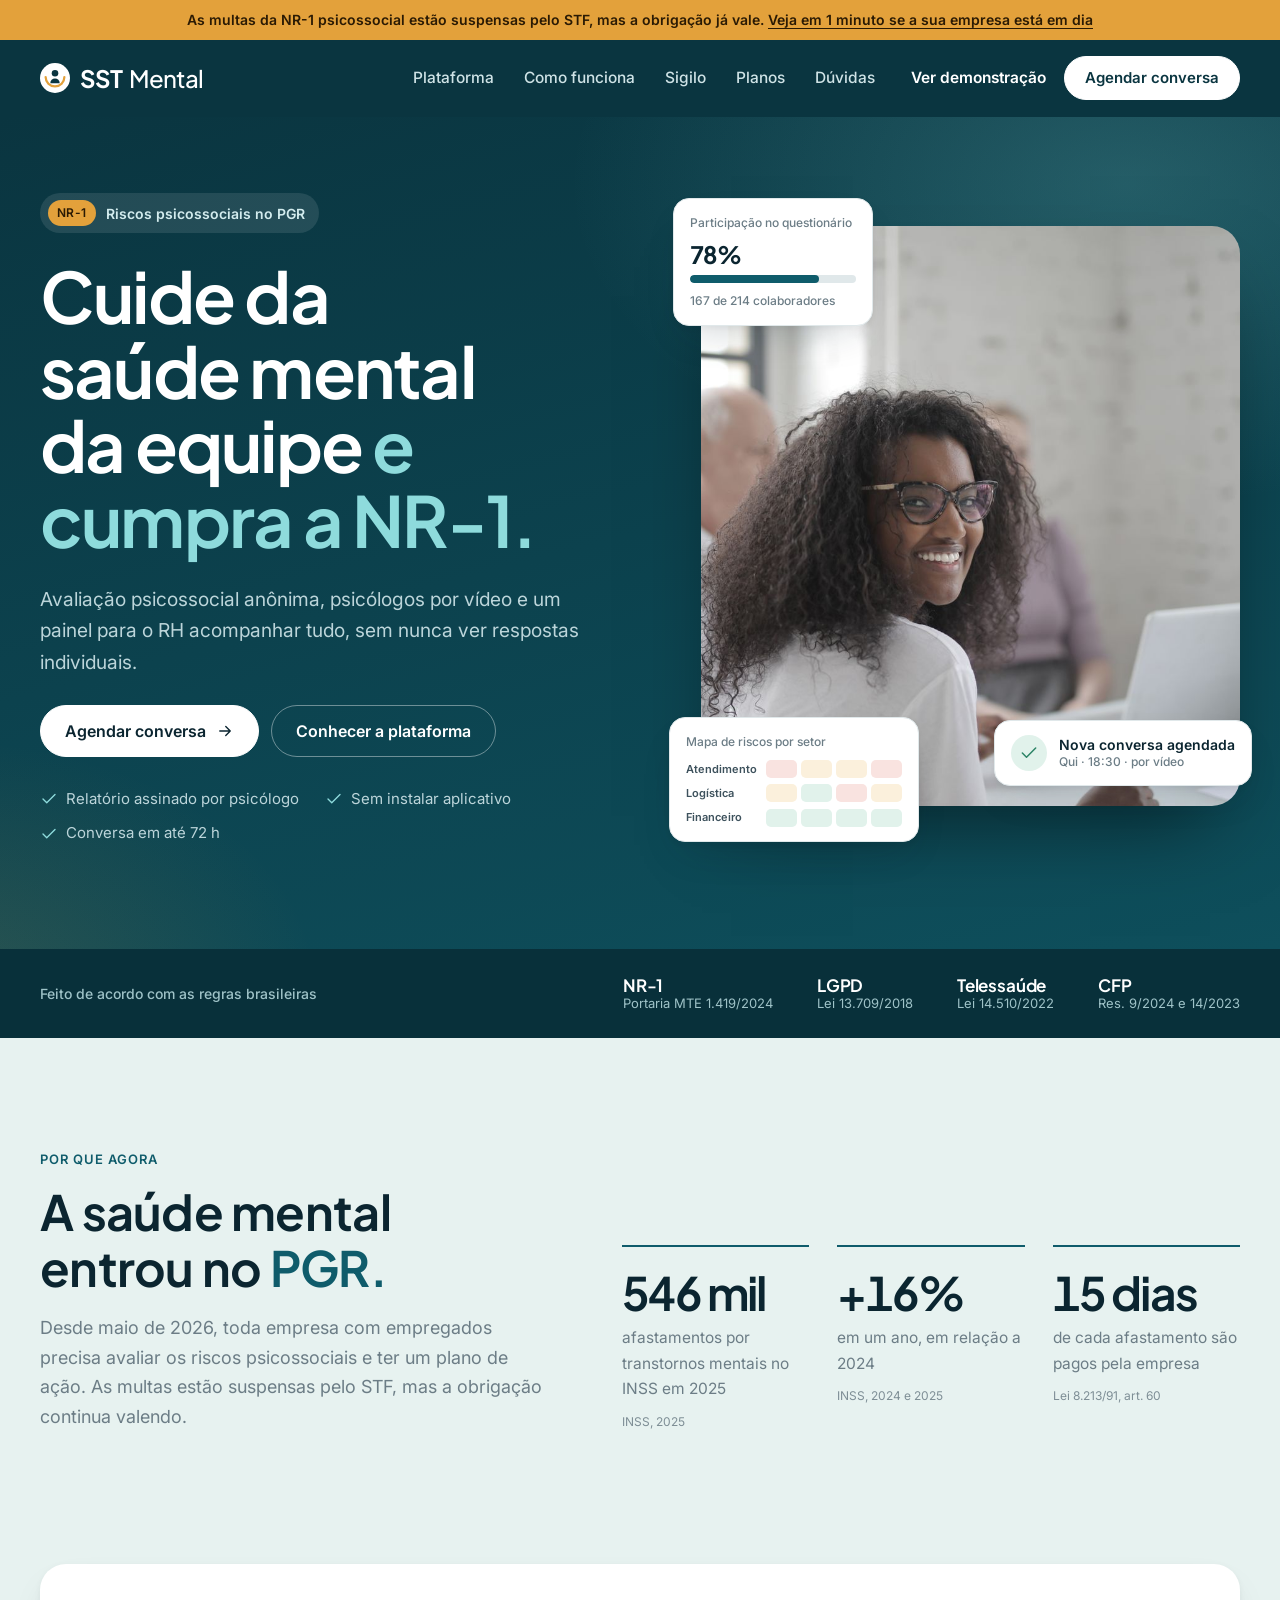
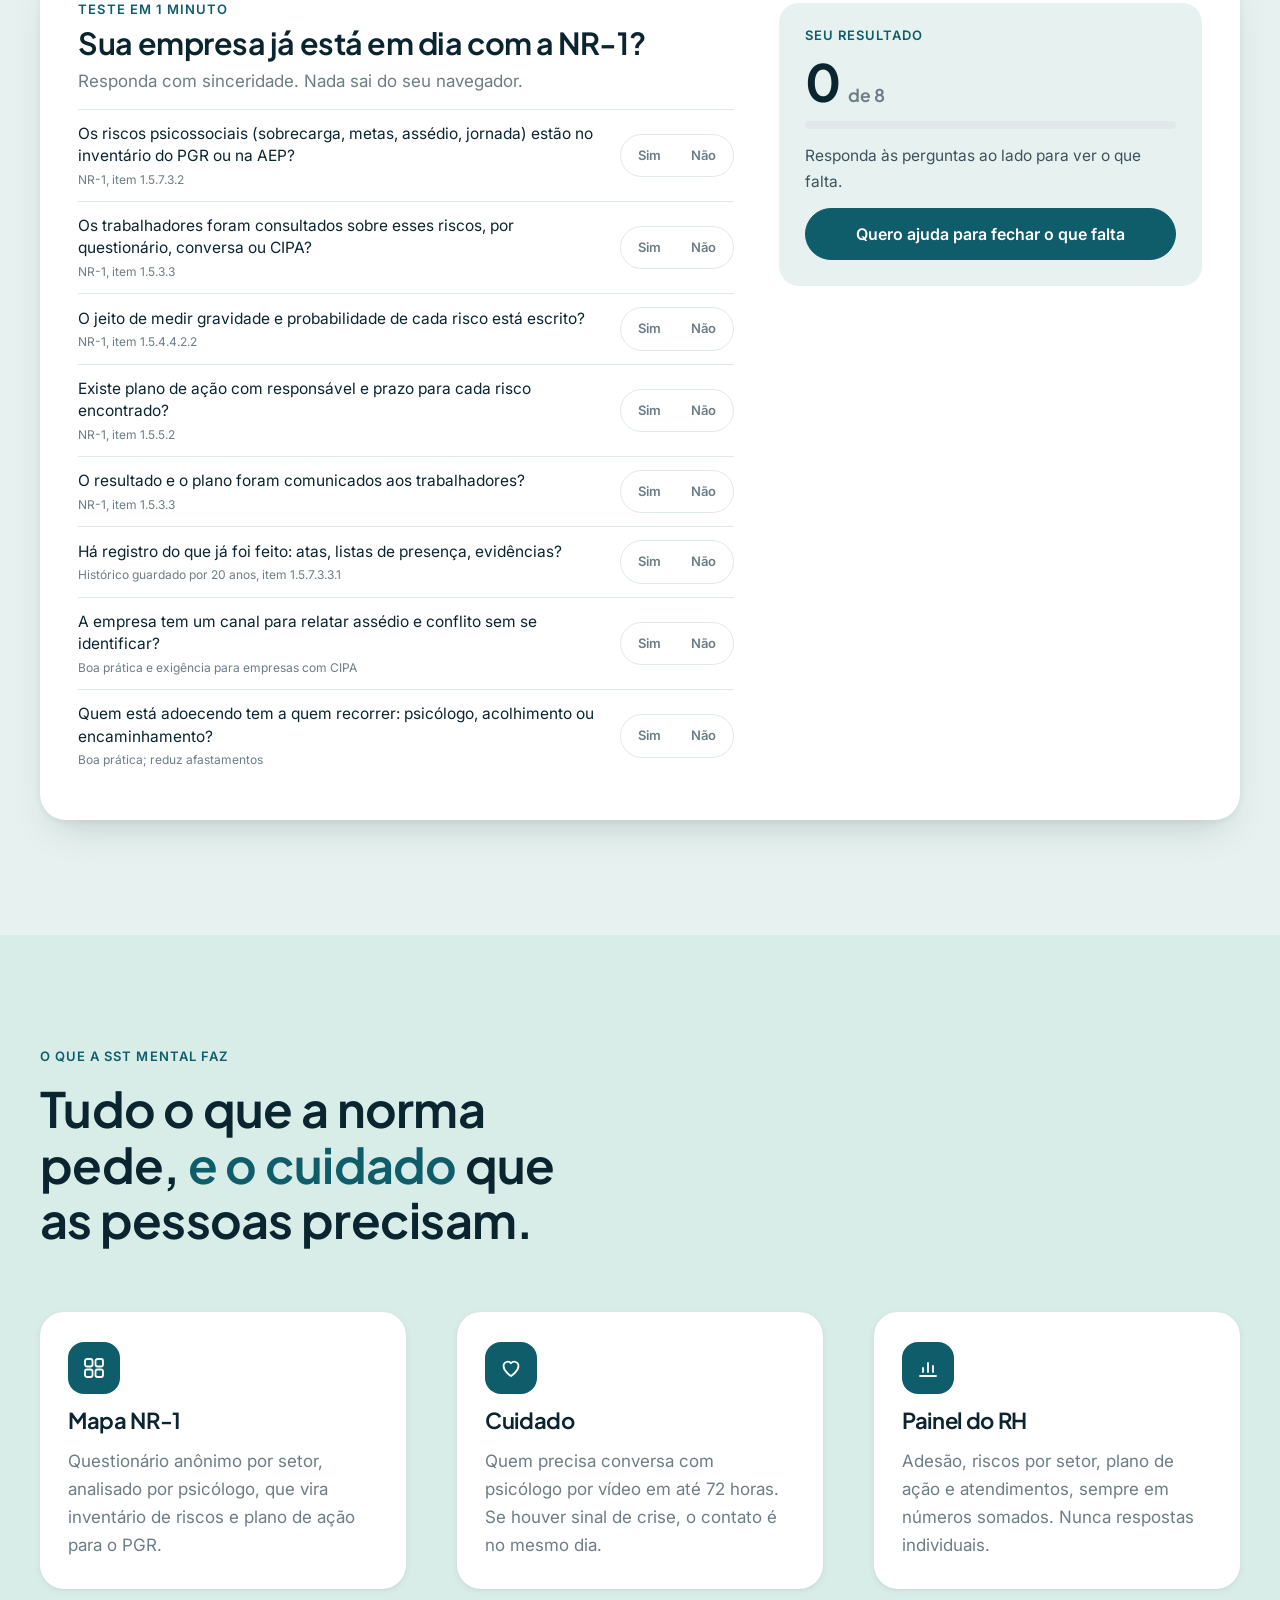
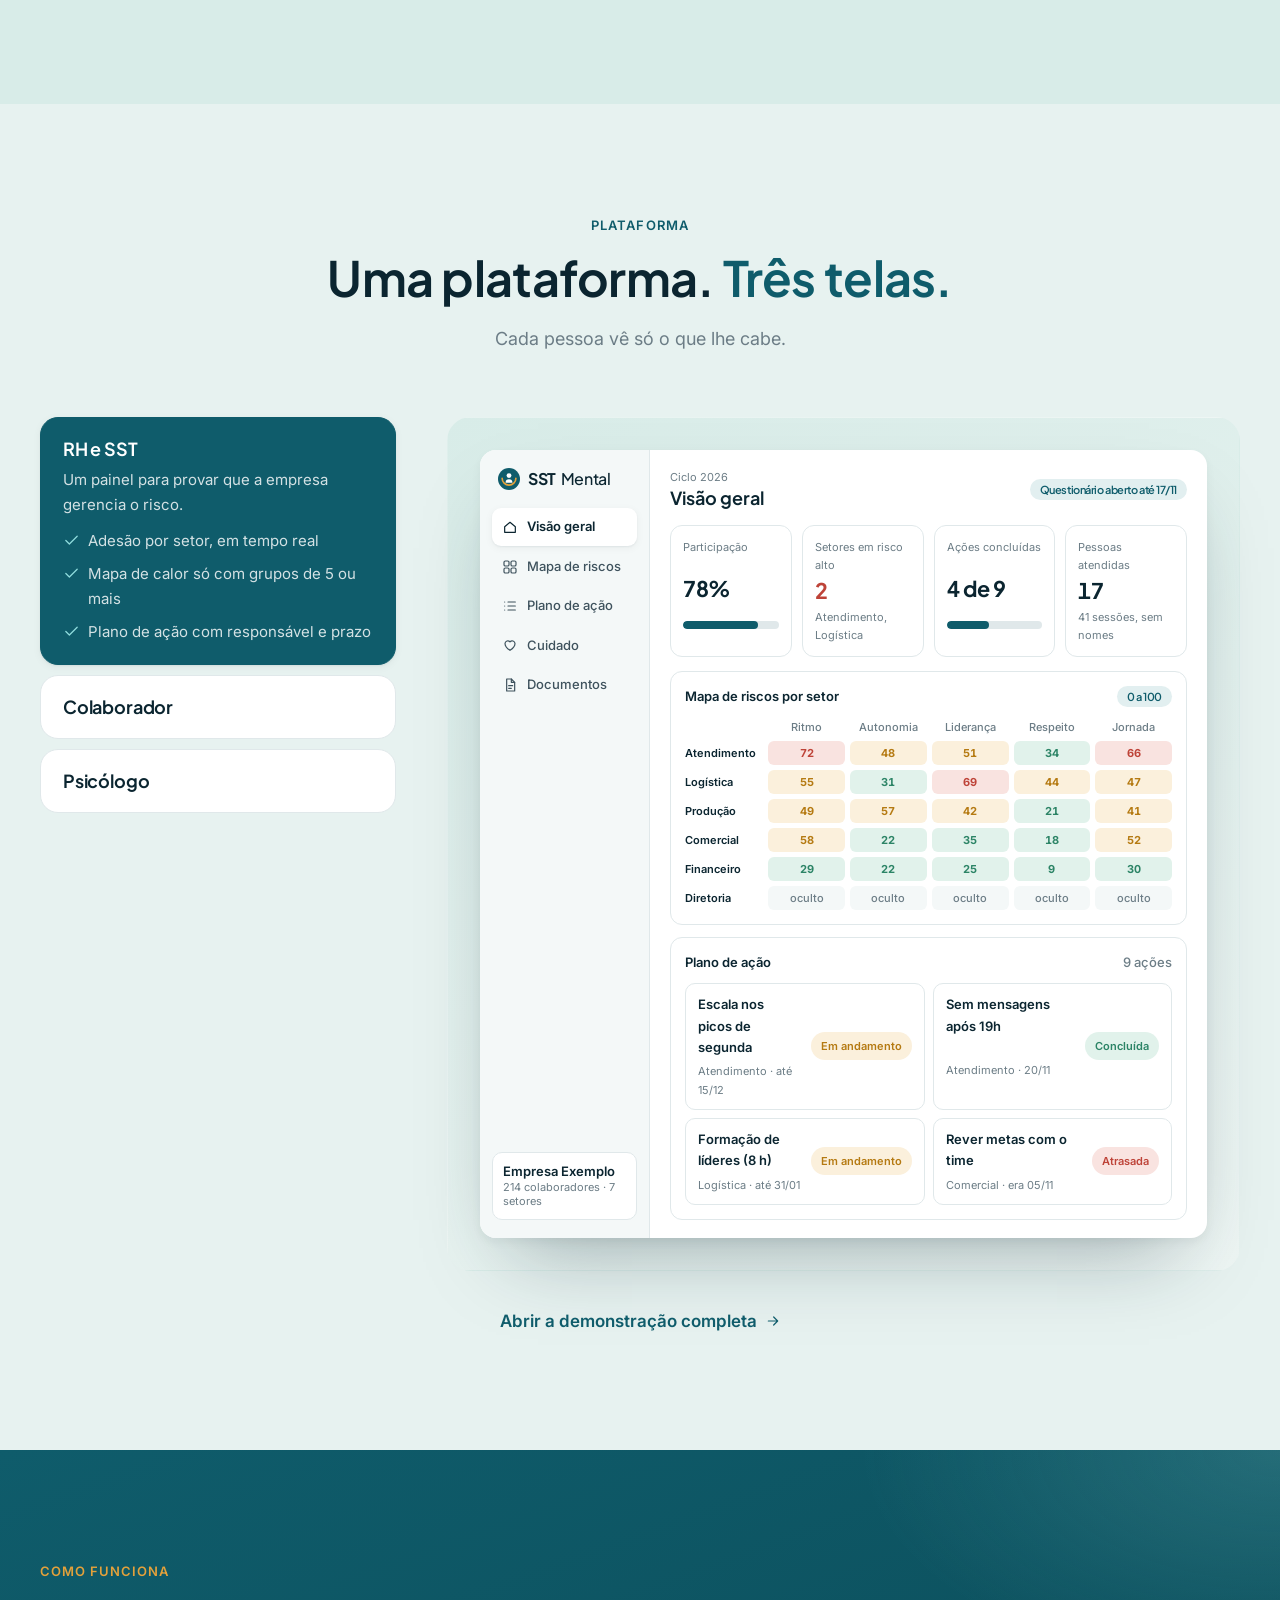
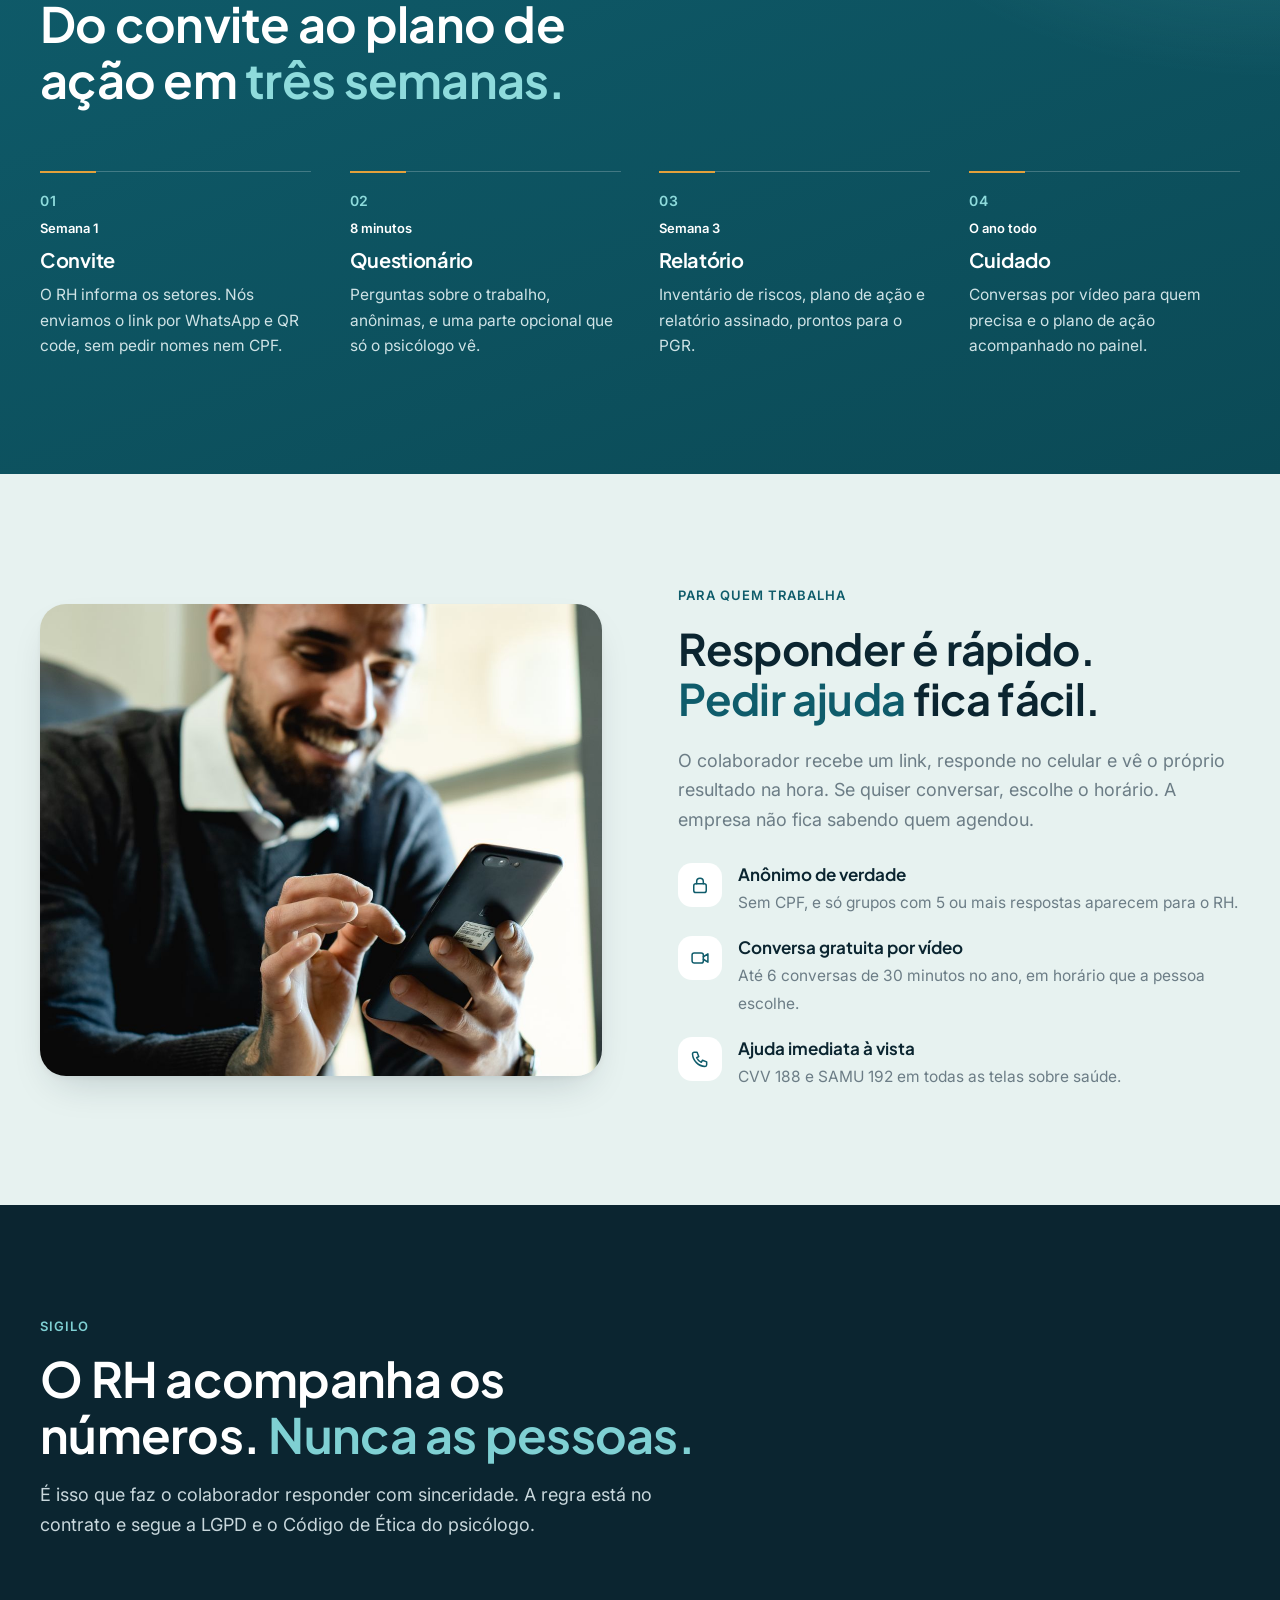
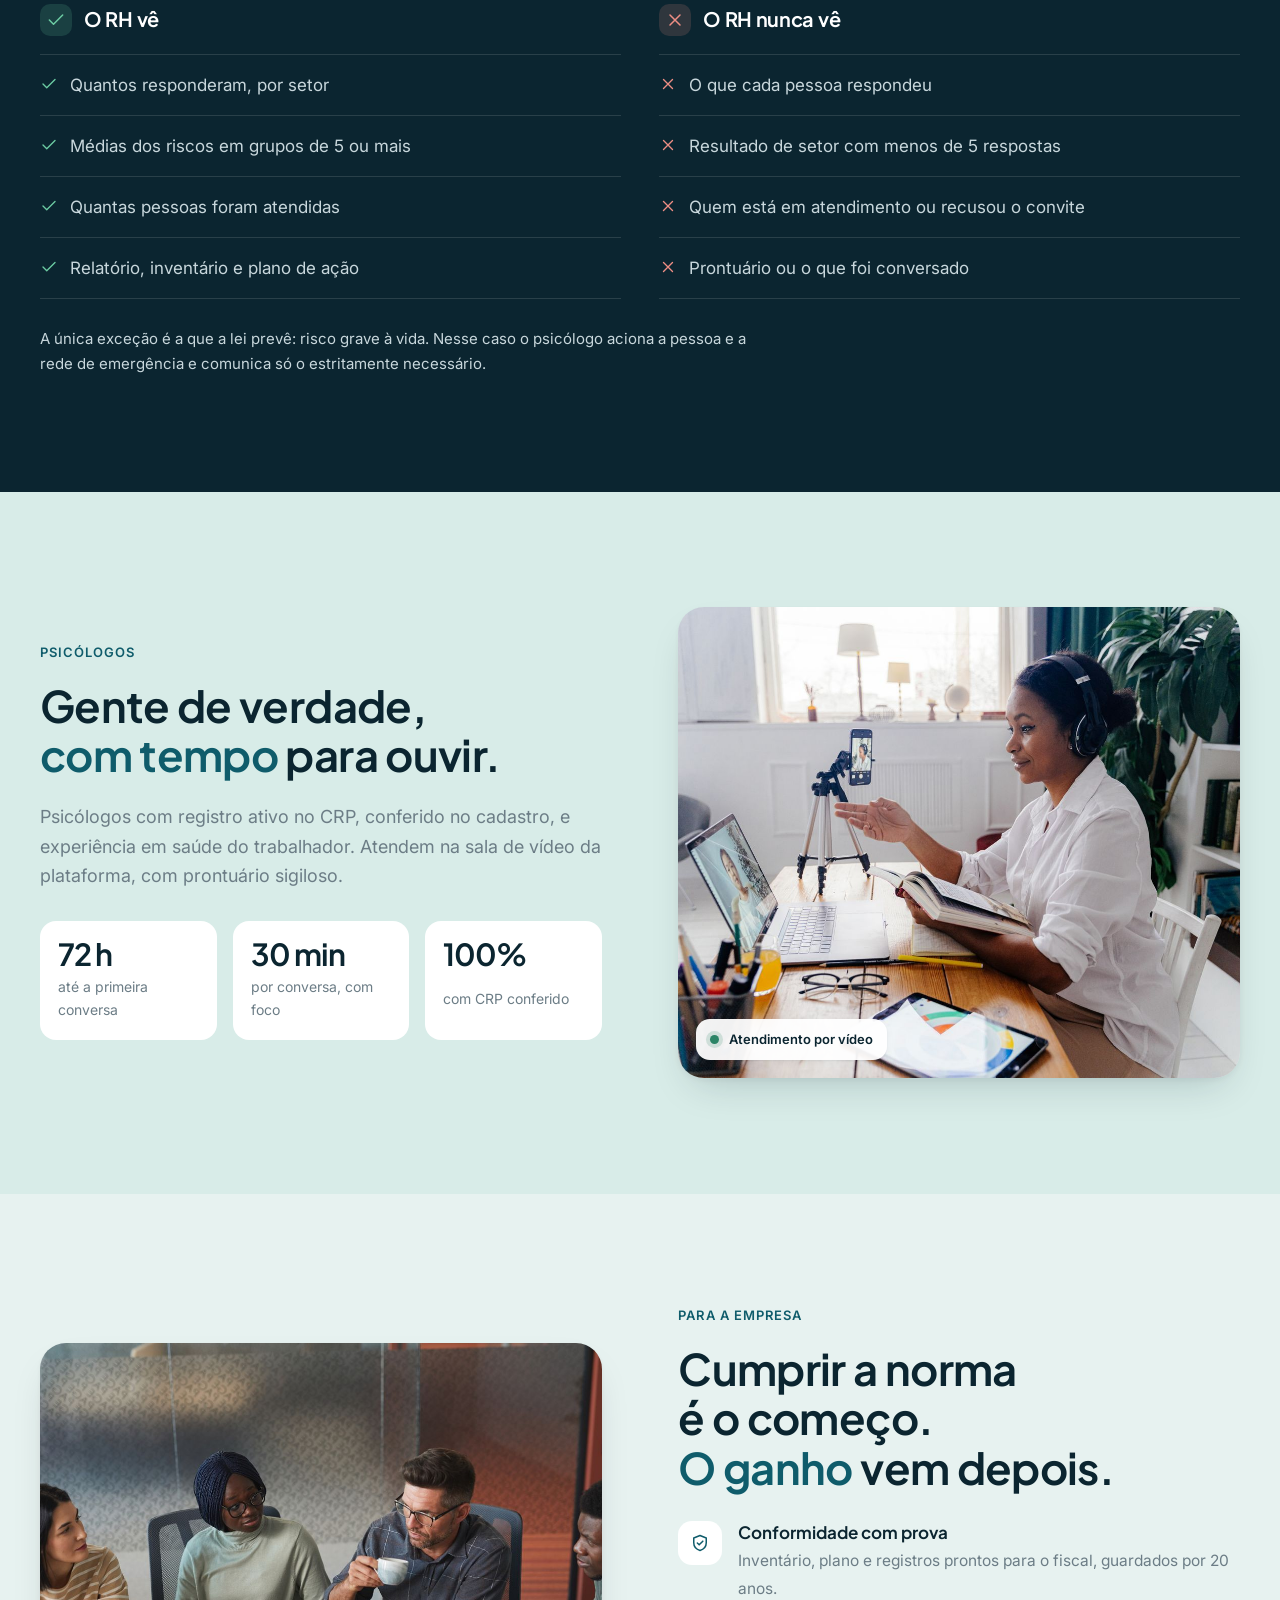
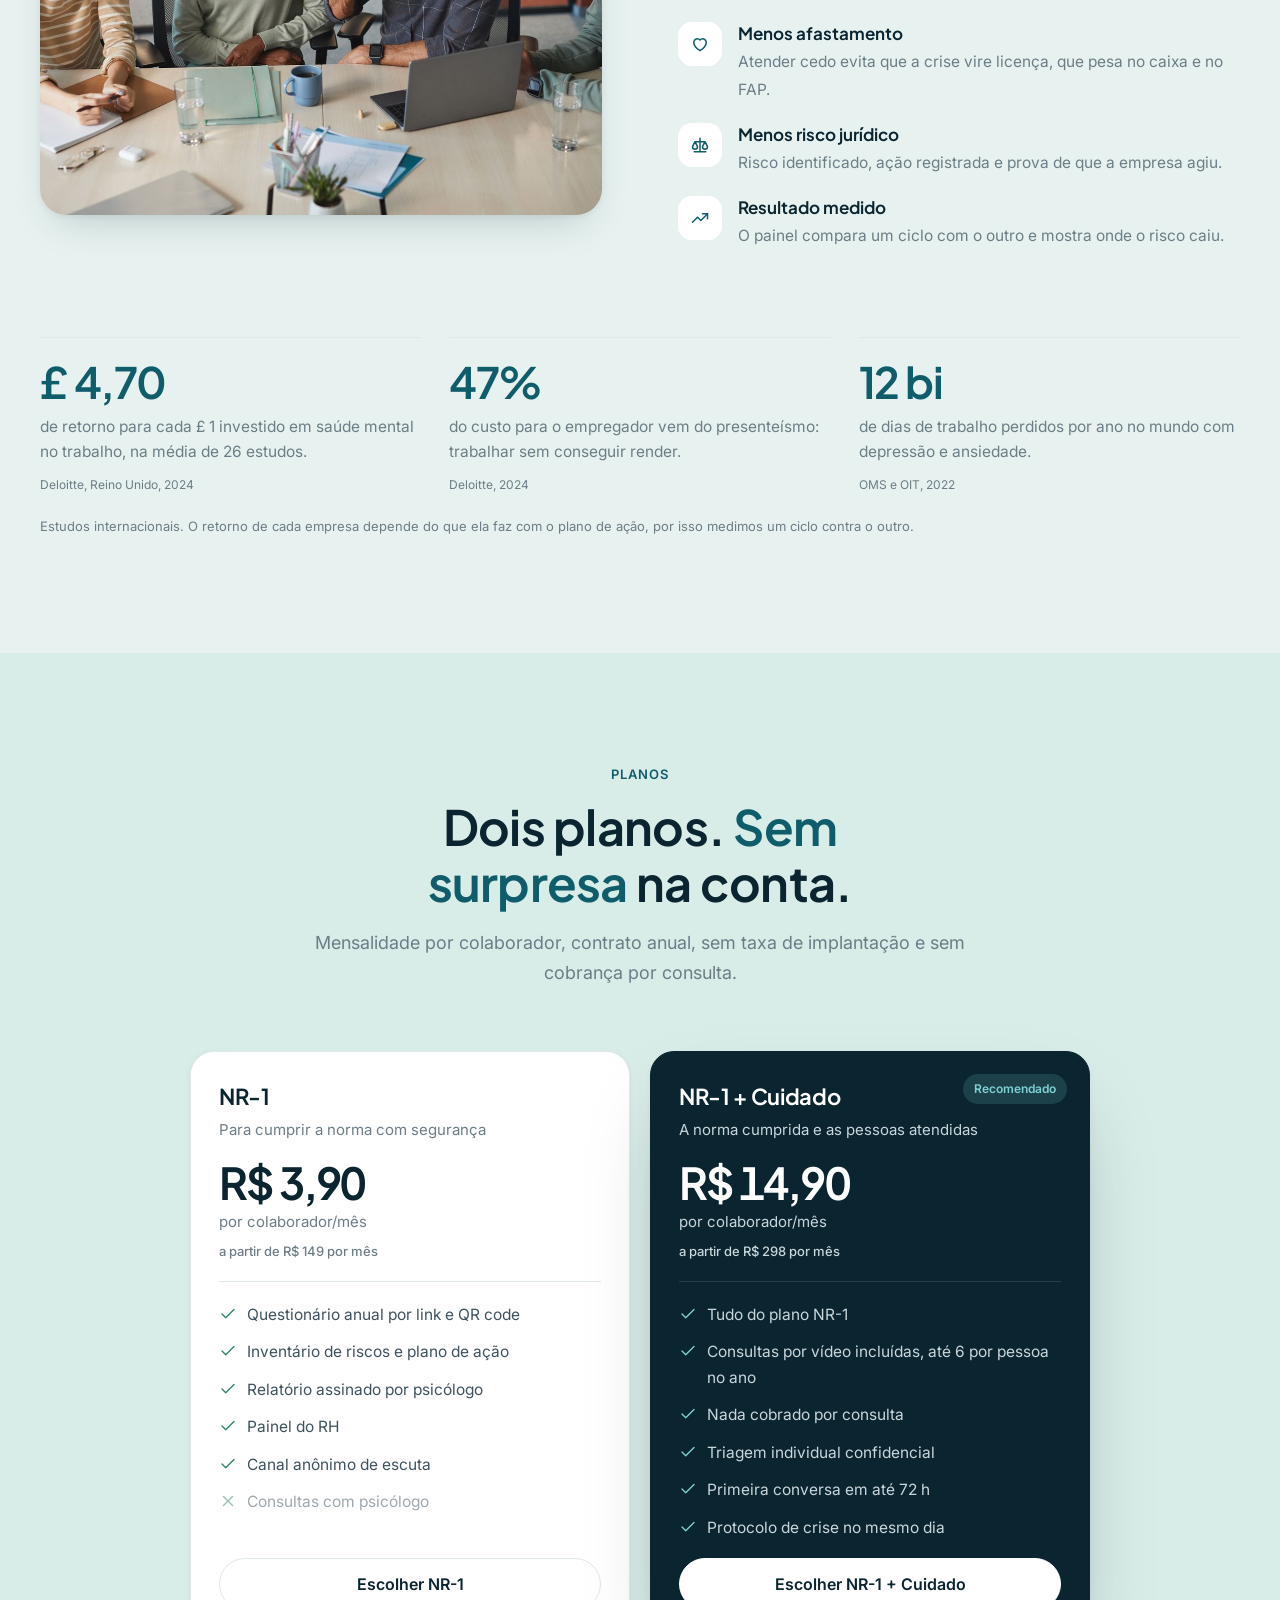
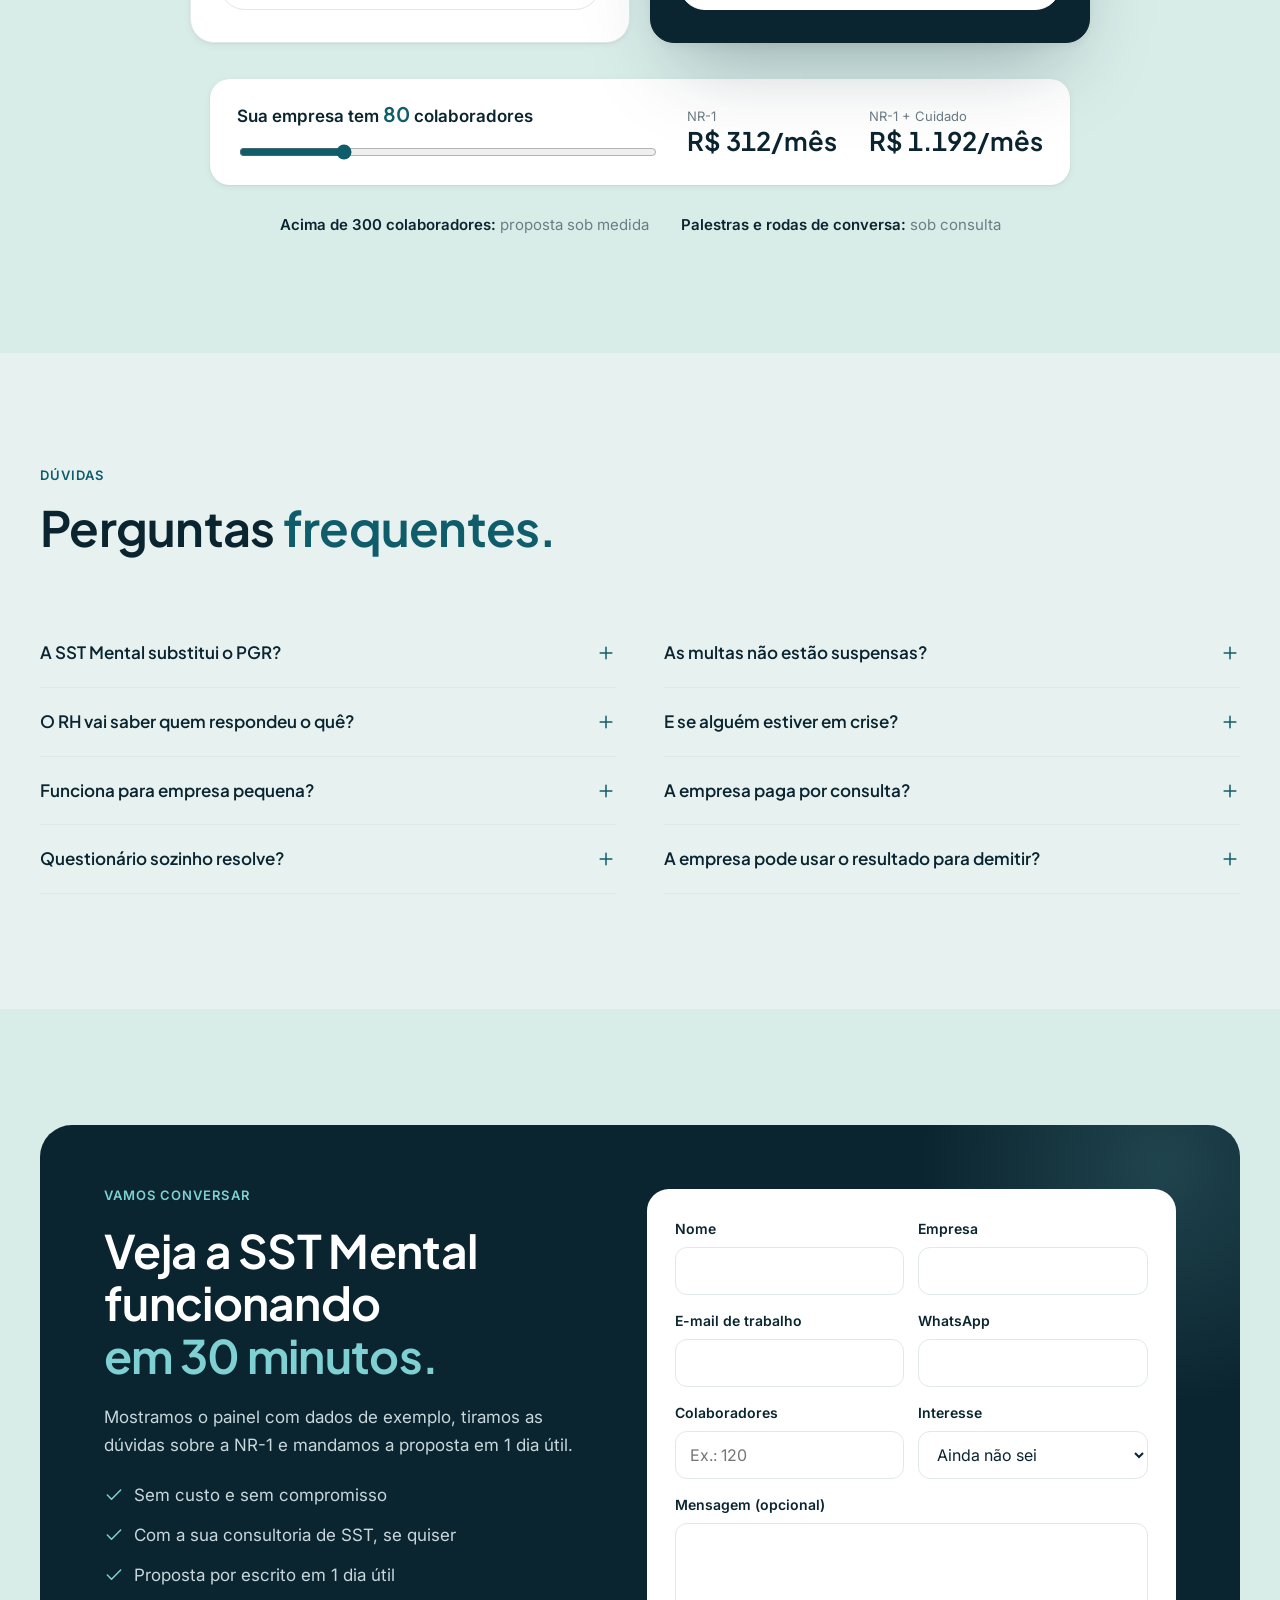
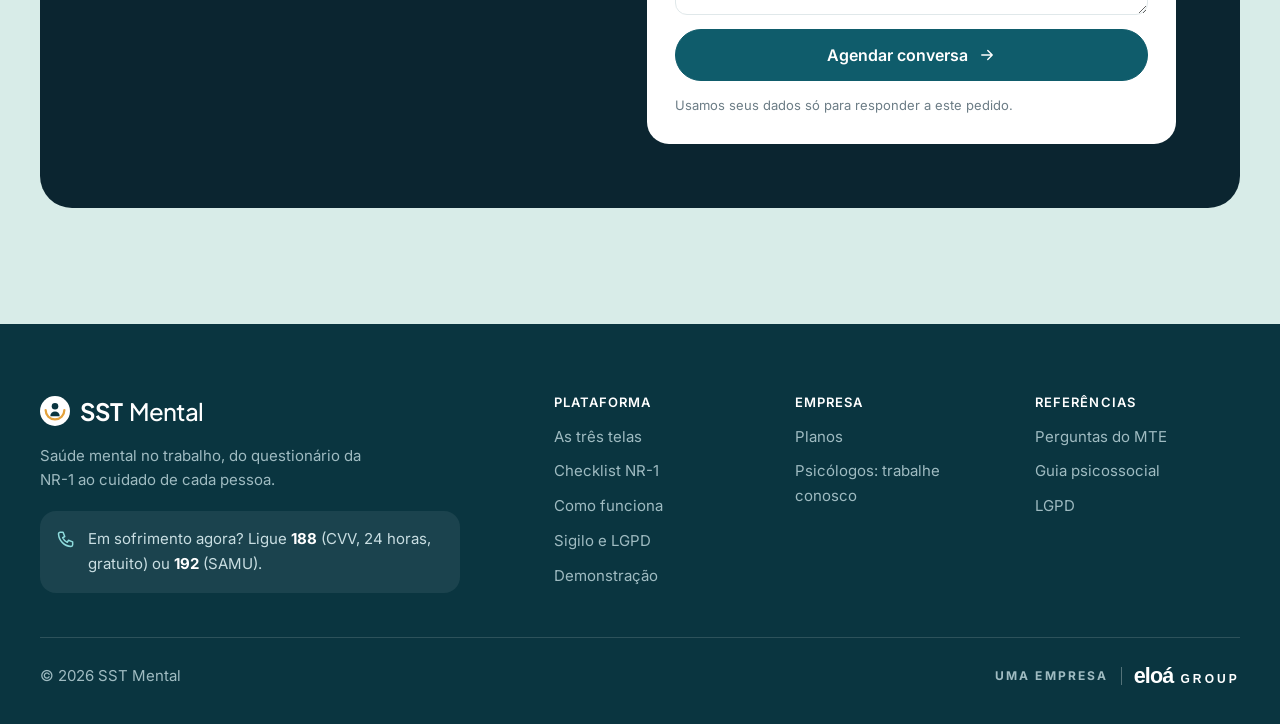
==== commit dd670d2d: "Logo nova: pessoa acolhida (pessoa com arco âmbar), também no ícone da aba" ====
--- a/index.html
+++ b/index.html
@@ -47,7 +47,7 @@
 
 <header class="nav" id="nav">
   <div class="nav-in">
-    <a class="brand" href="#inicio" aria-label="SST Mental, início"><svg viewBox="0 0 32 32" aria-hidden="true"><path d="M16 1.5 28.5 6v9.5c0 7.5-5.3 12.7-12.5 15-7.2-2.3-12.5-7.5-12.5-15V6z" fill="var(--brand)"/><path d="M10.5 10.5v3a5.5 5.5 0 0 0 11 0v-3M16 9v15.5" fill="none" stroke="var(--brand-ink)" stroke-width="2.4" stroke-linecap="round"/></svg><span class="wm">SST <span class="wm-l">Mental</span></span></a>
+    <a class="brand" href="#inicio" aria-label="SST Mental, início"><svg viewBox="0 0 32 32" aria-hidden="true"><circle cx="16" cy="16" r="16" fill="var(--brand)"/><circle cx="16" cy="11" r="3.5" fill="var(--brand-ink)"/><path d="M11 21.5a5 5 0 0 1 10 0z" fill="var(--brand-ink)"/><path d="M6 15a10 10 0 0 0 20 0" fill="none" stroke="var(--accent, #E3A13B)" stroke-width="2.4" stroke-linecap="round"/></svg><span class="wm">SST <span class="wm-l">Mental</span></span></a>
     <nav class="nav-links" aria-label="Principal">
       <a href="#plataforma">Plataforma</a>
       <a href="#como-funciona">Como funciona</a>
@@ -218,7 +218,7 @@
         <div id="p-rh" role="tabpanel" aria-labelledby="t-rh">
           <div class="app" aria-hidden="true">
             <aside class="app-side">
-              <div class="app-brand"><svg viewBox="0 0 32 32"><path d="M16 1.5 28.5 6v9.5c0 7.5-5.3 12.7-12.5 15-7.2-2.3-12.5-7.5-12.5-15V6z" fill="var(--brand)"/><path d="M10.5 10.5v3a5.5 5.5 0 0 0 11 0v-3M16 9v15.5" fill="none" stroke="var(--brand-ink)" stroke-width="2.4" stroke-linecap="round"/></svg><span class="wm">SST <span class="wm-l">Mental</span></span></div>
+              <div class="app-brand"><svg viewBox="0 0 32 32"><circle cx="16" cy="16" r="16" fill="var(--brand)"/><circle cx="16" cy="11" r="3.5" fill="var(--brand-ink)"/><path d="M11 21.5a5 5 0 0 1 10 0z" fill="var(--brand-ink)"/><path d="M6 15a10 10 0 0 0 20 0" fill="none" stroke="var(--accent, #E3A13B)" stroke-width="2.4" stroke-linecap="round"/></svg><span class="wm">SST <span class="wm-l">Mental</span></span></div>
               <div class="app-nav">
                 <span class="on"><svg class="ico"><use href="#i-home"/></svg>Visão geral</span>
                 <span><svg class="ico"><use href="#i-map"/></svg>Mapa de riscos</span>
@@ -291,7 +291,7 @@
         <div id="p-psi" role="tabpanel" aria-labelledby="t-psi" hidden>
           <div class="app" aria-hidden="true">
             <aside class="app-side">
-              <div class="app-brand"><svg viewBox="0 0 32 32"><path d="M16 1.5 28.5 6v9.5c0 7.5-5.3 12.7-12.5 15-7.2-2.3-12.5-7.5-12.5-15V6z" fill="var(--brand)"/><path d="M10.5 10.5v3a5.5 5.5 0 0 0 11 0v-3M16 9v15.5" fill="none" stroke="var(--brand-ink)" stroke-width="2.4" stroke-linecap="round"/></svg><span class="wm">SST <span class="wm-l">Mental</span></span></div>
+              <div class="app-brand"><svg viewBox="0 0 32 32"><circle cx="16" cy="16" r="16" fill="var(--brand)"/><circle cx="16" cy="11" r="3.5" fill="var(--brand-ink)"/><path d="M11 21.5a5 5 0 0 1 10 0z" fill="var(--brand-ink)"/><path d="M6 15a10 10 0 0 0 20 0" fill="none" stroke="var(--accent, #E3A13B)" stroke-width="2.4" stroke-linecap="round"/></svg><span class="wm">SST <span class="wm-l">Mental</span></span></div>
               <div class="app-nav">
                 <span class="on"><svg class="ico"><use href="#i-list"/></svg>Fila</span>
                 <span><svg class="ico"><use href="#i-video"/></svg>Agenda</span>
@@ -544,7 +544,7 @@
   <div class="footer-in">
     <div class="footer-top">
       <div style="display:grid;gap:18px;align-content:start">
-        <a class="brand" href="#inicio"><svg viewBox="0 0 32 32" aria-hidden="true"><path d="M16 1.5 28.5 6v9.5c0 7.5-5.3 12.7-12.5 15-7.2-2.3-12.5-7.5-12.5-15V6z" fill="var(--brand)"/><path d="M10.5 10.5v3a5.5 5.5 0 0 0 11 0v-3M16 9v15.5" fill="none" stroke="var(--brand-ink)" stroke-width="2.4" stroke-linecap="round"/></svg><span class="wm">SST <span class="wm-l">Mental</span></span></a>
+        <a class="brand" href="#inicio"><svg viewBox="0 0 32 32" aria-hidden="true"><circle cx="16" cy="16" r="16" fill="var(--brand)"/><circle cx="16" cy="11" r="3.5" fill="var(--brand-ink)"/><path d="M11 21.5a5 5 0 0 1 10 0z" fill="var(--brand-ink)"/><path d="M6 15a10 10 0 0 0 20 0" fill="none" stroke="var(--accent, #E3A13B)" stroke-width="2.4" stroke-linecap="round"/></svg><span class="wm">SST <span class="wm-l">Mental</span></span></a>
         <p style="max-width:36ch">Saúde mental no trabalho, do questionário da NR-1 ao cuidado de cada pessoa.</p>
         <p class="help"><svg class="ico"><use href="#i-phone"/></svg><span>Em sofrimento agora? Ligue <b>188</b> (CVV, 24 horas, gratuito) ou <b>192</b> (SAMU).</span></p>
       </div>
